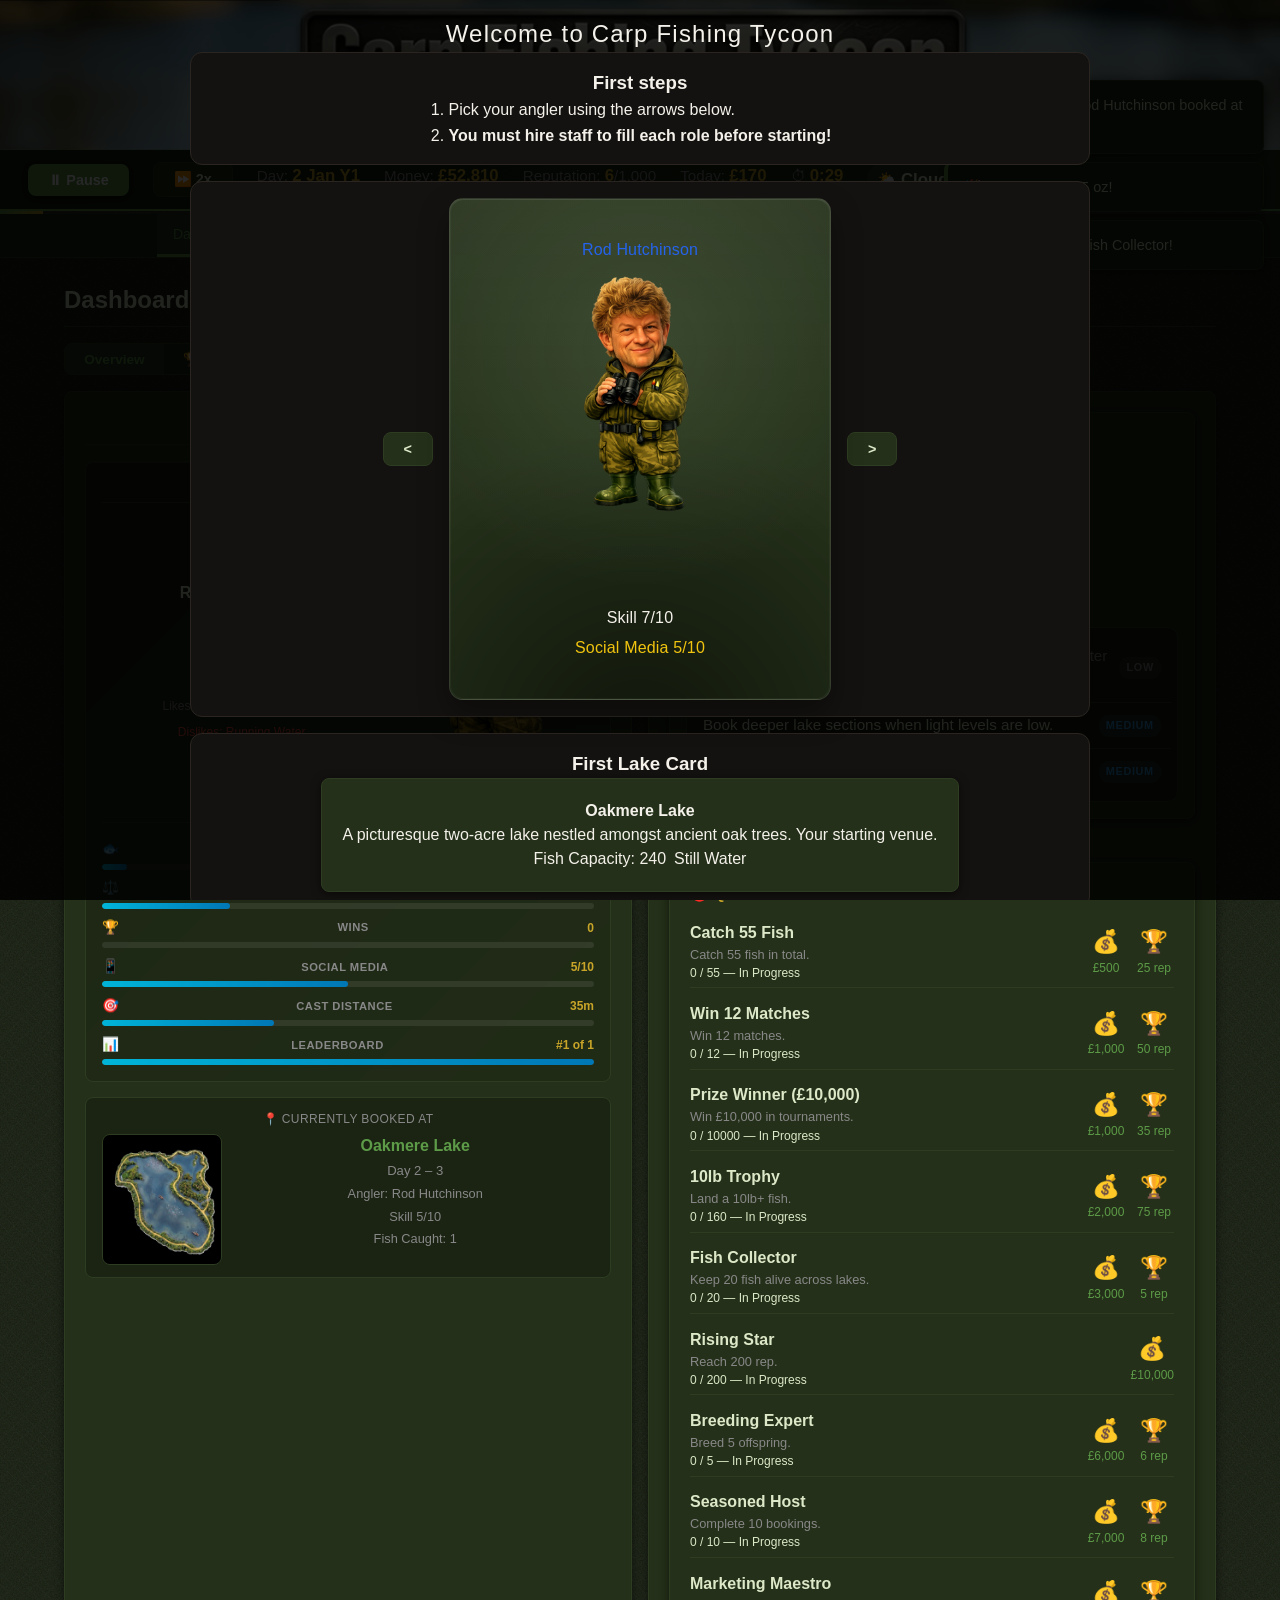
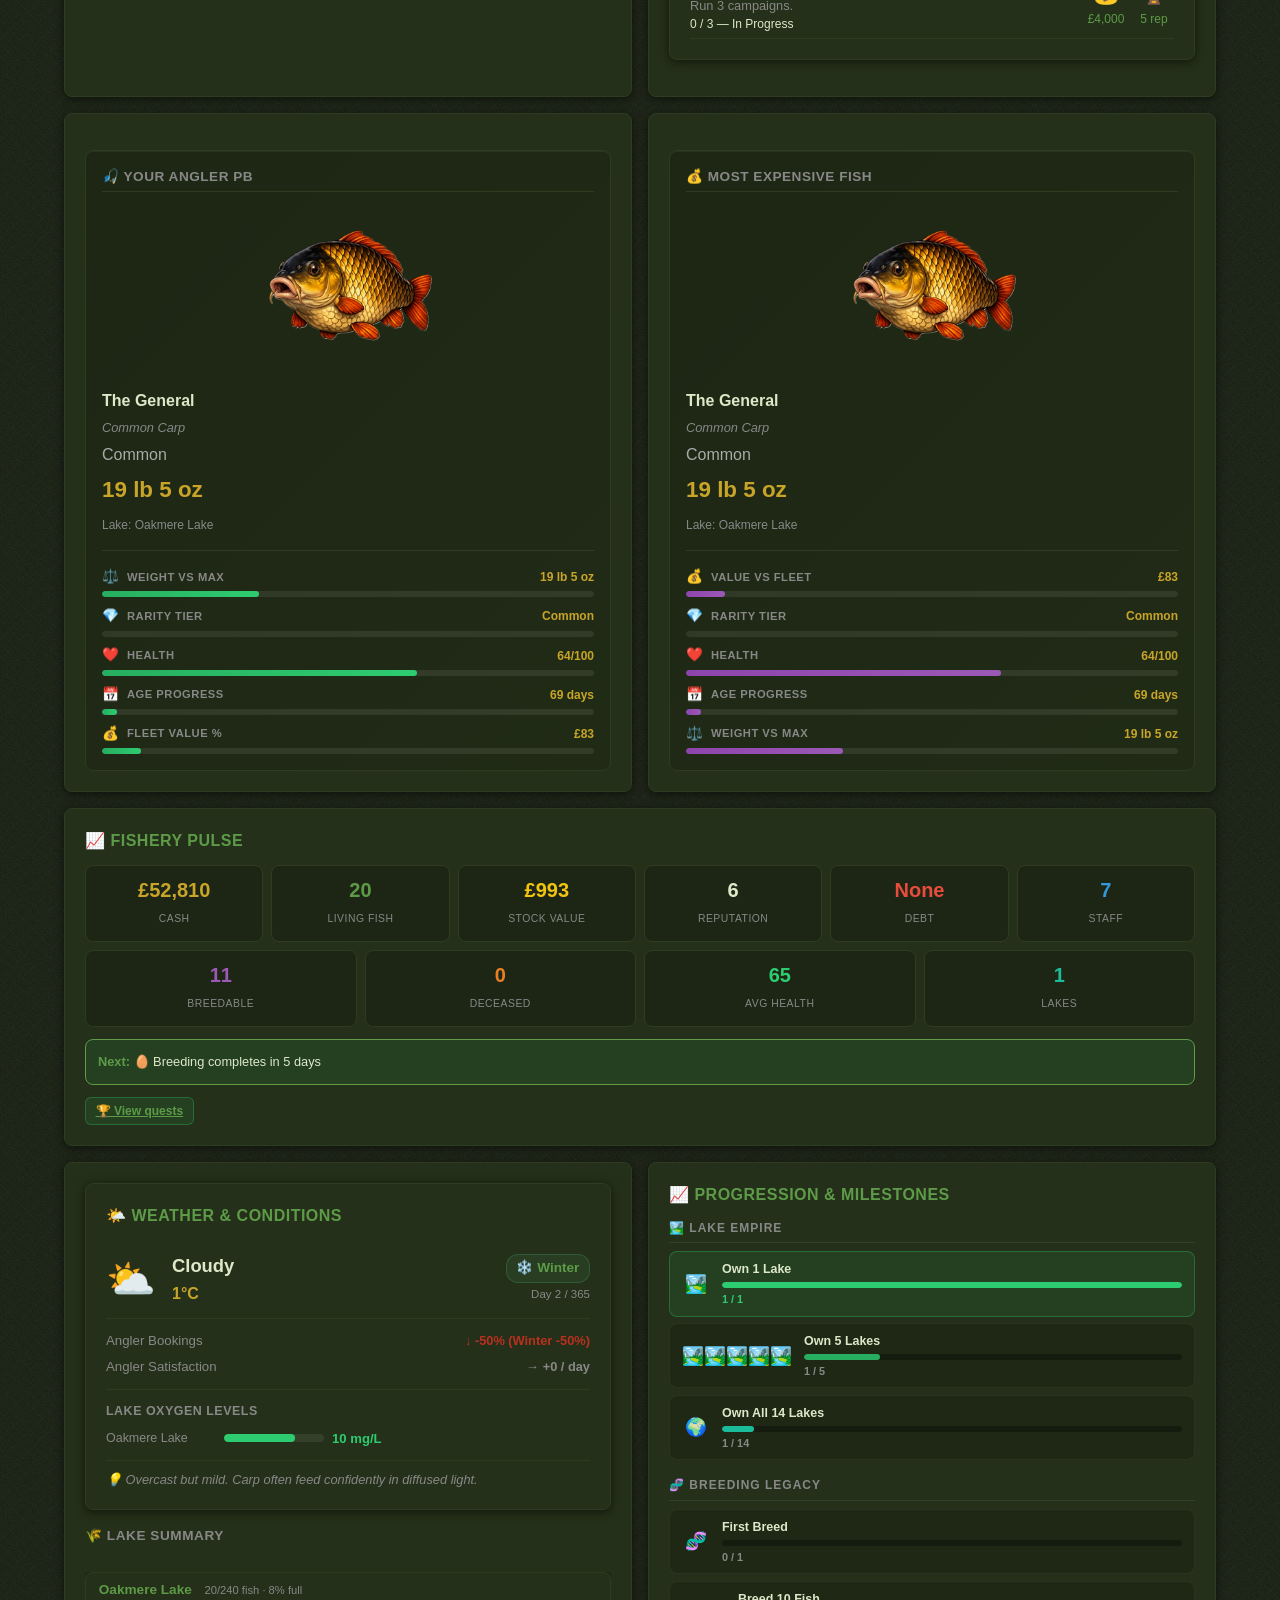
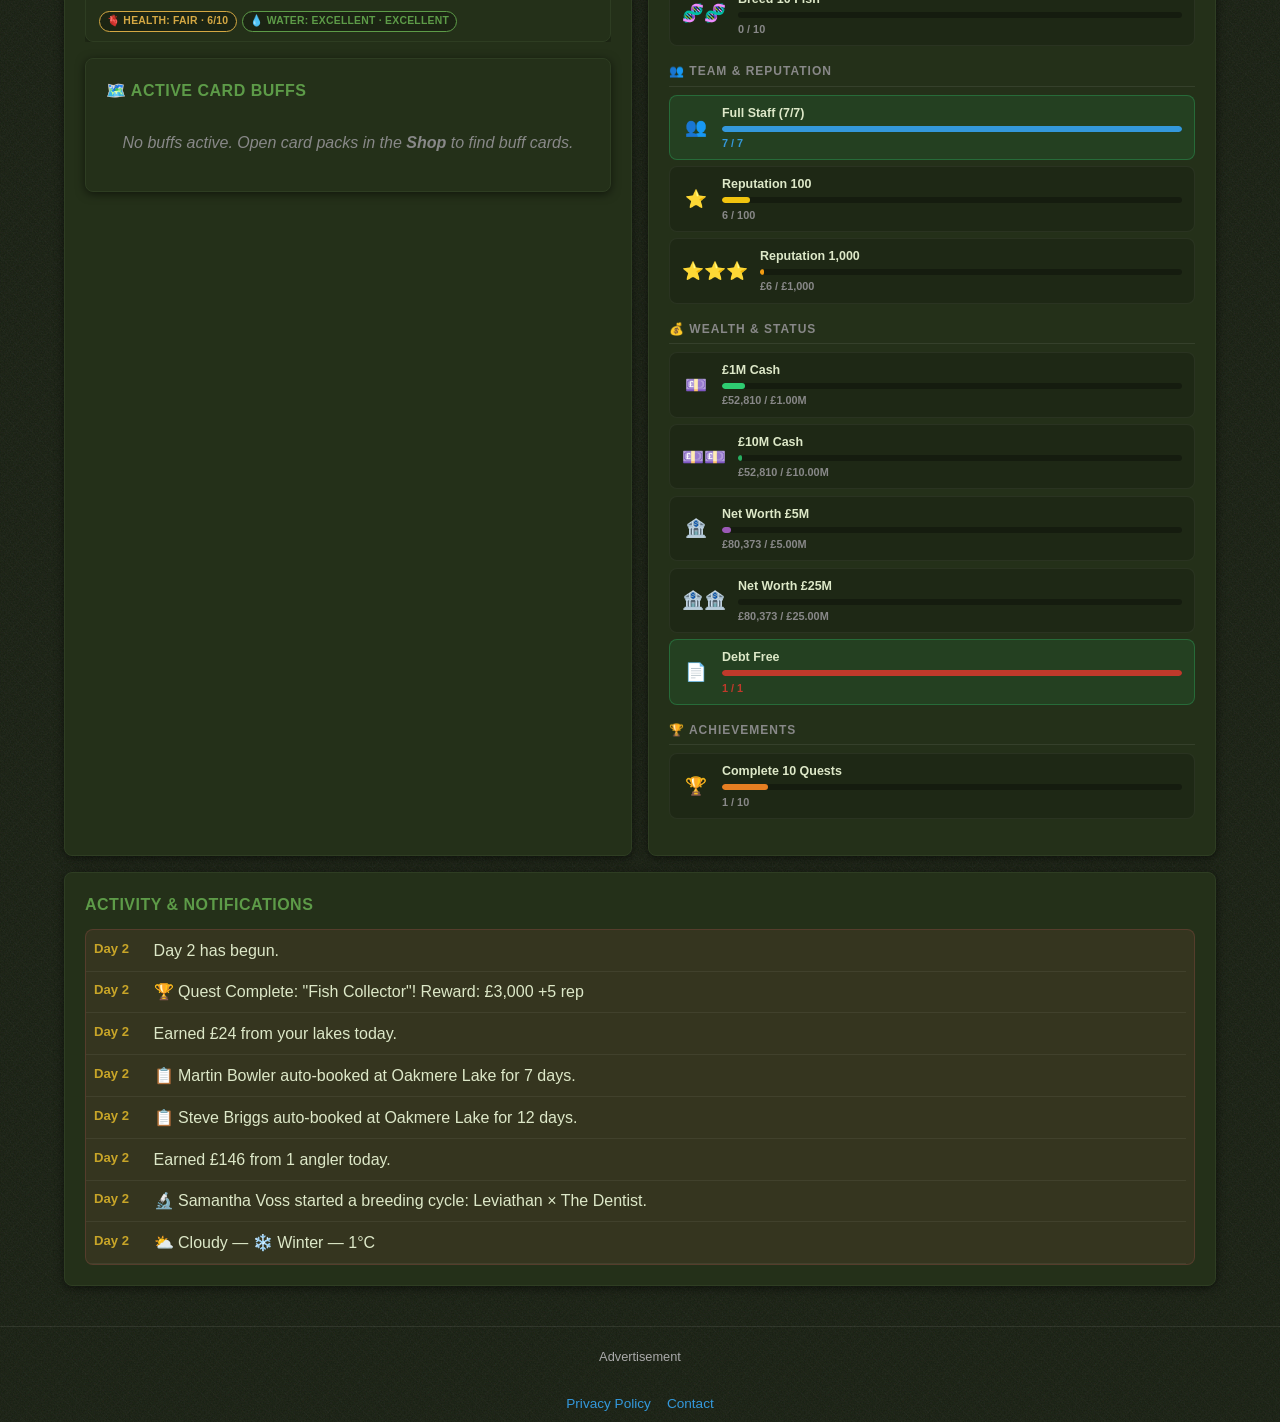
==== index.html @ bb006798 "ui: show lake substrate on buy cards and lake detail panels" ====
<!DOCTYPE html>
<html lang="en-GB">
<head>
    <meta charset="UTF-8">
    <meta name="viewport" content="width=device-width, initial-scale=1.0">
    <title>Carp Fishing Tycoon</title>
    <link rel="stylesheet" href="css/style.css?v=93">
    <link rel="stylesheet" href="css/anglers.css?v=17">
</head>
<body>
    <!-- Banner -->
    <div id="game-banner">
        <div id="banner-bg"></div>
    </div>

    <!-- Top Bar -->
    <header id="top-bar">
        <button id="pause-btn" class="btn btn-primary" onclick="UI.toggleTimer()">&#x23F8; Pause</button>
        <button id="speed-btn" class="btn btn-secondary" onclick="UI.toggleSpeed()">&#x23E9; 2x</button>
        <div id="top-stats">
            <span id="day-counter" class="stat-item">Day: <strong>1 Jan Y1</strong></span>
            <span id="money-display" class="stat-item">Money: <strong>&pound;50,000</strong></span>
            <span id="reputation-display" class="stat-item">Reputation: <strong>0</strong>/1,000</span>
            <span id="income-display" class="stat-item">Today: <strong>&pound;0</strong></span>
            <span id="timer-display" class="stat-item">&#x23F1; <strong>1:00</strong></span>
            <span id="weather-display" class="stat-item weather-stat">&mdash;</span>
        </div>
        <button id="reset-btn" class="btn btn-reset" onclick="UI.confirmReset()">&#x21BA; New Game</button>
    </header>
    <div id="transit-banner" class="transit-banner hidden">&#128170; Fish in transit: <strong id="transit-count">0</strong></div>
    <div id="day-progress-track"><div id="day-progress-fill"></div></div>

    <!-- Tab Navigation -->
    <nav id="tab-nav">
        <button class="tab-btn active" data-tab="dashboard">Dashboard</button>
        <button class="tab-btn" data-tab="lakes">Lakes</button>
        <button class="tab-btn" data-tab="buylakes">Buy Lakes</button>
        <button class="tab-btn" data-tab="anglers">Anglers</button>
        <button class="tab-btn" data-tab="rigs">🎣 My Rigs</button>
        <button class="tab-btn" data-tab="breeding">Breeding Pond</button>
        <button class="tab-btn" data-tab="finance">Finance</button>
        <button class="tab-btn" data-tab="shop">Shop</button>
        <button class="tab-btn" data-tab="staff">Staff</button>
        <button class="tab-btn" data-tab="cards">&#x1F0CF; Cards</button>
        <button class="tab-btn" data-tab="news">&#x1F4F0; News</button>
    </nav>

    <!-- Content Panels -->
    <main id="content">
        <!-- Dashboard Panel -->
        <section id="panel-dashboard" class="panel active">
            <h2>Dashboard</h2>
            <div class="dashboard-grid">
                <div class="dashboard-card">
                    <h3>Notifications</h3>
                    <div id="notification-board">
                        <p class="empty-state">No notifications yet. Press "Next Day" to begin!</p>
                    </div>
                </div>
                <div class="dashboard-card">
                    <h3>Overview</h3>
                    <div id="dashboard-overview">
                        <p>Lakes owned: <span id="overview-lakes">0</span></p>
                        <p>Total fish: <span id="overview-fish">0</span></p>
                        <p>Active anglers: <span id="overview-anglers">0</span></p>
                    </div>
                </div>
                <div class="dashboard-card">
                    <h3>Quests</h3>
                    <div id="dashboard-quests">
                        <p class="empty-state">Quests coming soon...</p>
                    </div>
                </div>
                <div class="dashboard-card">
                    <h3>Charts</h3>
                    <div id="dashboard-charts">
                        <p class="empty-state">Charts coming soon...</p>
                    </div>
                </div>
            </div>
        </section>

        <!-- Lakes Panel -->
        <section id="panel-lakes" class="panel">
            <h2>Lake Management</h2>

            <!-- Owned lakes: sidebar list + right detail panel -->
            <div id="lake-owned-section" class="hidden">
                <h3 class="lakes-section-heading">&#x1F3E1; My Lakes</h3>
                <div class="lake-owned-layout">
                    <div id="lake-owned-list"></div>
                    <div id="active-lake-detail" class="lake-right-panel"></div>
                    <div id="lake-management-panel" class="lake-management-panel"></div>
                </div>
            </div>
        </section>

        <!-- Buy Lakes Panel -->
        <section id="panel-buylakes" class="panel">
            <h2>Buy Lakes</h2>
            <div id="lake-market-grid"></div>
        </section>

        <!-- Anglers Panel -->
        <section id="panel-anglers" class="panel">
            <h2>Anglers</h2>
            <div id="anglers-content"></div>
        </section>

        <!-- Rigs Panel -->
        <section id="panel-rigs" class="panel">
            <h2>🎣 My Rigs</h2>
            <div id="rigs-content"></div>
        </section>

        <!-- Breeding Pond Panel -->
        <section id="panel-breeding" class="panel">
            <h2>&#x1F95A; Breeding Pond</h2>
            <p class="empty-state">Loading breeding pond...</p>
        </section>

        <!-- Shop Panel -->
        <section id="panel-shop" class="panel">
            <h2>Shop</h2>
            <p class="empty-state">Loading shop...</p>
        </section>

        <!-- Cards Panel -->
        <section id="panel-cards" class="panel">
            <h2>&#x1F0CF; Card Inventory</h2>
            <p class="empty-state">Loading cards...</p>
        </section>

        <!-- News Panel -->
        <section id="panel-news" class="panel">
            <h2>&#x1F4F0; News</h2>
            <p class="empty-state">Loading news...</p>
        </section>

        <!-- Staff Panel -->
        <section id="panel-staff" class="panel">
            <h2>Staff</h2>
            <p class="empty-state">Loading staff...</p>
        </section>

        <!-- Finance Panel -->
        <section id="panel-finance" class="panel">
            <h2>Finance</h2>
            <p class="empty-state">Loading finance...</p>
        </section>


    </main>

    <!-- Page-bottom Ad / Legal Links -->
    <div id="ad-slot" style="min-height:60px;display:flex;align-items:center;justify-content:center;color:#aaa;font-size:0.8rem;border-top:1px solid rgba(255,255,255,0.08);padding:0.5rem;margin-top:1rem;">
        Advertisement
    </div>
    <div style="display:flex;justify-content:center;gap:1rem;padding:0.5rem;font-size:0.85rem;">
        <a href="privacy-policy.html" style="color:#3498db;text-decoration:none;">Privacy Policy</a>
        <a href="contact.html" style="color:#3498db;text-decoration:none;">Contact</a>
    </div>

    <!-- Modal Overlay -->
    <div id="modal-overlay" class="hidden">
        <div id="modal-content">
            <button id="modal-close" class="btn btn-close">&times;</button>
            <div id="modal-body"></div>
        </div>
    </div>

    <!-- Toast Notifications -->
    <div id="toast-container"></div>

    <!-- Google AdSense (uncomment and add your client ID when ready) -->
    <!--
    <script async src="https://pagead2.googlesyndication.com/pagead/js/adsbygoogle.js?client=ca-pub-XXXXXXXXXXXXXXXX" crossorigin="anonymous"></script>
    <script>
        var adSlot = document.getElementById('ad-slot');
        if (adSlot && typeof adsbygoogle !== 'undefined') {
            adSlot.innerHTML = '<ins class="adsbygoogle" style="display:block" data-ad-client="ca-pub-XXXXXXXXXXXXXXXX" data-ad-slot="XXXXXXXXXXXXXXXX" data-ad-format="auto" data-full-width-responsive="true"></ins>';
            (adsbygoogle = window.adsbygoogle || []).push({});
        }
    </script>
    -->

    <style>
        #reset-btn { min-width: 120px; }
    </style>

    <!-- Welcome Screen -->
    <div id="welcome-screen" style="display:none;position:fixed;inset:0;background:rgba(0,0,0,0.85);z-index:9999;color:#f4f1ea;font-family:Helvetica,Arial,sans-serif;overflow-y:auto;padding:1rem;">
        <div style="max-width:900px;margin:0 auto;">
            <h2 style="text-align:center;font-weight:300;letter-spacing:0.05em;">Welcome to Carp Fishing Tycoon</h2>

            <div style="background:#141210;border:1px solid #2a2520;border-radius:12px;padding:1rem;margin-bottom:1rem;text-align:center;">
                <h3 style="margin-top:0;">First steps</h3>
                <ol style="line-height:1.6;display:inline-block;text-align:left;">
                    <li>Pick your angler using the arrows below.</li>
                    <li><strong>You must hire staff to fill each role before starting!</strong></li>
                </ol>
            </div>

            <div style="background:#141210;border:1px solid #2a2520;border-radius:12px;padding:1rem;margin-bottom:1rem;">
                <div style="display:flex;align-items:center;justify-content:center;gap:1rem;">
                    <button id="angler-prev" class="btn btn-secondary">&lt;</button>
                    <div id="welcome-angler-carousel" style="min-width:220px;"></div>
                    <button id="angler-next" class="btn btn-secondary">&gt;</button>
                </div>
            </div>

            <div style="background:#141210;border:1px solid #2a2520;border-radius:12px;padding:1rem;margin-bottom:1rem;text-align:center;">
                <h3 style="margin-top:0;">First Lake Card</h3>
                <div id="welcome-lake-card"></div>
            </div>

            <div id="welcome-checklist" style="background:#141210;border:1px solid #2a2520;border-radius:12px;padding:1rem;margin-bottom:1rem;text-align:center;"></div>

            <div style="text-align:center;margin:1rem 0;">
                <button id="welcome-start-btn" class="btn btn-primary" onclick="Welcome.startGame()">Start Game</button>
            </div>
        </div>
    </div>

    <!-- Scripts -->
    <script src="js/game.js?v=27"></script>
    <script src="js/ui.js?v=12"></script>
    <script src="js/fish.js?v=15"></script>
    <script src="js/news.js?v=17"></script>
    <script src="js/cards.js?v=28"></script>
    <script src="js/shop.js?v=44"></script>
    <script src="js/anglers.js?v=79"></script>
    <script src="js/rigs.js?v=36"></script>
    <script src="js/rig-components.js?v=3"></script>
    <script src="js/disasters.js?v=2"></script>
    <script src="js/weather.js?v=13"></script>
    <script src="js/breeding.js?v=23"></script>
    <script src="js/finance.js?v=14"></script>
    <script src="js/dashboard.js?v=97"></script>
    <script src="js/lakes.js?v=28"></script>
    <script src="js/welcome-entry.js?v=17"></script>
    <script src="js/staff.js?v=14"></script>
    <script>
        window.addEventListener('DOMContentLoaded', function () {
            if (typeof Game === 'undefined' || typeof Game.init !== 'function') return;

            try {
                var saved = localStorage.getItem('carpFishingTycoon_saveData');
                console.log('[load] raw saved length=', saved ? saved.length : 0);
                var hasSave = !!saved;

                if (typeof Game.init === 'function') {
                    try {
                        var initResult = Game.init();
                        console.log('[load] Game.init result keys=', initResult ? Object.keys(initResult).sort().join(',') : 'null/undefined');
                    } catch (e) {
                        console.warn('[load] Game.init failed', e);
                    }
                }
                if (typeof Anglers !== 'undefined' && typeof Anglers.initState === 'function') {
                    try { Anglers.initState(); } catch (e) { console.warn('[load] Anglers.initState failed', e); }
                }
                if (typeof UI !== 'undefined' && typeof UI.init === 'function') {
                    try { UI.init(); } catch (e) { console.warn('[load] UI.init failed', e); }
                }

                if (hasSave) {
                    if (typeof Dashboard !== 'undefined' && typeof Dashboard.renderDashboard === 'function') {
                        try { Dashboard.renderDashboard(); } catch (e) { console.warn('[load] Dashboard.renderDashboard failed', e); }
                    }
                    return;
                }

                if (typeof Welcome !== 'undefined' && typeof Welcome.show === 'function') {
                    Welcome.show();
                }
            } catch (e) {
                console.warn('[load] top-level load failed', e);
                try { if (typeof Welcome !== 'undefined' && typeof Welcome.show === 'function') Welcome.show(); } catch (e2) {}
            }
        });
    </script>
</body>
</html>
<!-- pages rebuild trigger -->
---- css/style.css ----
/* === Carp Fishing Tycoon - Stylesheet === */

:root {
    --colour-bg: #161d10;
    --colour-panel: #1e2a16;
    --colour-card: #243019;
    --colour-accent: #5d9b48;
    --colour-accent-hover: #6fb558;
    --colour-gold: #c8a528;
    --colour-danger: #b83020;
    --colour-text: #dde8c8;
    --colour-text-muted: #888888;
    --colour-border: #2e3d22;
    --colour-locked: #1e2a16;
    --colour-available: #243019;
    --colour-owned: #161d10;
    --radius: 8px;
    --shadow: 0 2px 10px rgba(0, 0, 0, 0.55);
}

* {
    margin: 0;
    padding: 0;
    box-sizing: border-box;
}

body {
    font-family: 'Segoe UI', Tahoma, Geneva, Verdana, sans-serif;
    background-color: var(--colour-bg);
    background-image:
        url("data:image/svg+xml,%3Csvg xmlns='http://www.w3.org/2000/svg' width='200' height='200'%3E%3Cfilter id='n'%3E%3CfeTurbulence type='fractalNoise' baseFrequency='0.68' numOctaves='4' stitchTiles='stitch'/%3E%3C/filter%3E%3Crect width='200' height='200' filter='url(%23n)' opacity='0.09'/%3E%3C/svg%3E"),
        repeating-linear-gradient(
            45deg,
            transparent,
            transparent 8px,
            rgba(255, 255, 255, 0.013) 8px,
            rgba(255, 255, 255, 0.013) 9px
        ),
        repeating-linear-gradient(
            135deg,
            transparent,
            transparent 14px,
            rgba(255, 255, 255, 0.007) 14px,
            rgba(255, 255, 255, 0.007) 15px
        );
    background-size: 200px 200px, 12px 12px, 20px 20px;
    background-repeat: repeat;
    color: var(--colour-text);
    min-height: 100vh;
    line-height: 1.5;
}

/* === Top Bar === */
#game-banner {
    display: flex;
    flex-direction: column;
    align-items: center;
    justify-content: flex-start;
    gap: 0.2rem;
    padding: 0;
    background-image: url('../img/banner.png');
    background-size: cover;
    background-position: top center;
    background-repeat: no-repeat;
    background-color: #0d0d0d;
    border-bottom: 1px solid rgba(93,155,72,0.25);
    text-align: center;
    position: relative;
    overflow: hidden;
    height: 150px;
}

/* === Legal Pages === */
.legal-container {
    max-width: 860px;
    margin: 0 auto;
    padding: 2rem 1rem;
    font-family: Helvetica, Arial, sans-serif;
    line-height: 1.6;
    background: #ffffff;
    color: #1a1a1a;
    border-radius: 14px;
    border: 1px solid rgba(0,0,0,0.08);
    box-shadow: 0 18px 42px rgba(0,0,0,0.45), inset 0 1px 0 rgba(255,255,255,0.6);
}
.legal-container h1 {
    font-size: 1.8rem;
    font-weight: 900;
    margin-bottom: 1rem;
    color: #0f1f18;
}
.legal-container h2 {
    font-size: 1.25rem;
    font-weight: 800;
    margin-top: 1.5rem;
    margin-bottom: 0.5rem;
    color: #1a2e22;
}
.legal-container p {
    margin: 0.5rem 0;
}
.legal-container a {
    color: #0d5c36;
    text-decoration: underline;
}
.legal-container .back-link {
    display: inline-block;
    margin-top: 1.5rem;
    color: #0d5c36;
    text-decoration: none;
    font-weight: 700;
}
.legal-container .back-link:hover {
    text-decoration: underline;
}

/* subtle decorative overlay */
#game-banner::before {
    content: '';
    position: absolute;
    inset: 0;
    background: linear-gradient(135deg, rgba(13,13,13,0.95) 0%, rgba(26,26,26,0.7) 50%, rgba(34,34,34,0.5) 70%, rgba(17,17,17,0.95) 100%);
    background: radial-gradient(ellipse at 50% 0%, rgba(74,156,109,0.08) 0%, transparent 70%);
    pointer-events: none;
    z-index: 0;
}

#top-bar {
    display: flex;
    align-items: center;
    justify-content: center;
    gap: 1.5rem;
    padding: 0.75rem 1.5rem;
    background: linear-gradient(135deg, #162210, #1f3016);
    border-bottom: 2px solid var(--colour-accent);
    position: sticky;
    top: 0;
    z-index: 100;
}

#top-stats {
    display: flex;
    gap: 1.5rem;
    flex-wrap: wrap;
}

.transit-banner {
    background: linear-gradient(90deg,#2a2210,#3e3010,#2a2210);
    border-bottom: 1px solid #b89a3a;
    color: #f3e7b8;
    padding: 0.35rem 1rem;
    text-align: center;
    font-weight: 600;
    letter-spacing: 0.02em;
}

.transit-banner.hidden { display: none; }

.stat-item {
    font-size: 0.95rem;
    color: var(--colour-text-muted);
}

.stat-item strong {
    color: var(--colour-gold);
    font-size: 1.05rem;
}

/* === Buttons === */
.btn {
    padding: 0.5rem 1.25rem;
    border: none;
    border-radius: var(--radius);
    cursor: pointer;
    font-size: 0.9rem;
    font-weight: 600;
    transition: all 0.2s ease;
}

.btn-primary {
    background: var(--colour-accent);
    color: #fff;
    box-shadow: var(--shadow);
}

.btn-primary:hover {
    background: var(--colour-accent-hover);
    transform: translateY(-1px);
}

.btn-secondary {
    background: var(--colour-card);
    color: var(--colour-text);
    border: 1px solid var(--colour-border);
}

.btn-secondary:hover {
    background: var(--colour-border);
}

.btn-danger {
    background: var(--colour-danger);
    color: #fff;
}

.btn-danger:hover {
    background: #e74c3c;
}

.btn-close {
    background: transparent;
    color: var(--colour-text-muted);
    font-size: 1.5rem;
    padding: 0.25rem 0.5rem;
    line-height: 1;
}

.btn-close:hover {
    color: var(--colour-text);
}

.btn:disabled {
    opacity: 0.5;
    cursor: not-allowed;
    transform: none;
}

/* === Tab Navigation === */
#tab-nav {
    display: flex;
    justify-content: center;
    gap: 0;
    background: var(--colour-panel);
    border-bottom: 1px solid var(--colour-border);
    overflow-x: auto;
    scrollbar-width: thin;
    -webkit-overflow-scrolling: touch;
}

.tab-btn {
    padding: 0.75rem 1rem;
    background: transparent;
    border: none;
    color: var(--colour-text-muted);
    font-size: 0.88rem;
    font-weight: 500;
    cursor: pointer;
    border-bottom: 3px solid transparent;
    transition: all 0.2s ease;
    white-space: nowrap;
    flex-shrink: 0;
}

.tab-btn:hover {
    color: var(--colour-text);
    background: rgba(255, 255, 255, 0.05);
}

.tab-btn.active {
    color: var(--colour-accent);
    border-bottom-color: var(--colour-accent);
    background: rgba(74, 156, 109, 0.1);
}

/* Welcome checklist */
.welcome-checklist {
    text-align: left;
    display: inline-block;
    min-width: 220px;
}
.welcome-checklist-title {
    font-weight: 700;
    color: var(--colour-accent);
    margin-bottom: 0.5rem;
}
.welcome-checklist-item {
    display: flex;
    align-items: center;
    gap: 0.6rem;
    padding: 0.35rem 0;
    color: var(--colour-text-muted);
    font-size: 0.92rem;
}
.welcome-checklist-done {
    color: var(--colour-text);
}
.welcome-checklist-check {
    font-weight: 700;
    width: 1.1rem;
    text-align: center;
    color: var(--colour-accent);
}

/* === Content Panels === */
#content {
    padding: 1.5rem;
    max-width: 1200px;
    margin: 0 auto;
}

.panel {
    display: none;
}

.panel.active {
    display: block;
}

.panel h2 {
    margin-bottom: 1rem;
    font-size: 1.5rem;
    color: var(--colour-text);
    border-bottom: 1px solid var(--colour-border);
    padding-bottom: 0.5rem;
}

#panel-staff {
    padding: 2rem;
}

/* === Dashboard Grid === */
.dashboard-grid {
    display: grid;
    grid-template-columns: repeat(auto-fit, minmax(280px, 1fr));
    gap: 1rem;
}

.dashboard-card {
    background: var(--colour-card);
    border-radius: var(--radius);
    padding: 1.25rem;
    box-shadow: var(--shadow);
    border: 1px solid var(--colour-border);
}

.dashboard-card h3 {
    font-size: 1rem;
    color: var(--colour-accent);
    margin-top: 0;
    margin-bottom: 0.75rem;
    text-transform: uppercase;
    letter-spacing: 0.5px;
}

/* === Lake Grid === */
.lake-grid {
    display: grid;
    grid-template-columns: repeat(auto-fill, minmax(300px, 1fr));
    gap: 1rem;
}

.lake-card {
    background: var(--colour-card);
    border-radius: var(--radius);
    padding: 1.25rem;
    box-shadow: var(--shadow);
    border: 2px solid var(--colour-border);
    transition: all 0.2s ease;
    position: relative;
}

.lake-card:hover {
    transform: translateY(-2px);
    box-shadow: 0 4px 12px rgba(0, 0, 0, 0.4);
}

/* === Lake Summary List === */
.lake-summary-list {
    display: flex;
    flex-direction: column;
    gap: 0.65rem;
    max-height: 420px;
    overflow-y: auto;
}
.lake-summary-row {
    background: var(--colour-card);
    border-radius: var(--radius);
    padding: 0.55rem 0.8rem;
    border: 1px solid var(--colour-border);
    box-shadow: var(--shadow);
    display: flex;
    align-items: center;
    gap: 0.8rem;
    flex-wrap: wrap;
}
.lake-summary-name {
    font-weight: 700;
    font-size: 0.85rem;
    color: var(--colour-accent);
    line-height: 1.2;
}
.lake-summary-meta {
    font-size: 0.7rem;
    color: var(--colour-text-muted);
    margin-top: 0.1rem;
    line-height: 1.2;
}
.lake-summary-pills {
    display: flex;
    flex-wrap: wrap;
    gap: 0.35rem;
    justify-content: flex-end;
    align-items: center;
}
.lake-pill {
    font-size: 0.65rem;
    font-weight: 700;
    text-transform: uppercase;
    letter-spacing: 0.25px;
    border: 1px solid;
    border-radius: 999px;
    padding: 0.22rem 0.45rem;
    background: rgba(0,0,0,0.25);
    white-space: nowrap;
    line-height: 1.2;
}

.lake-card.owned {
    border-color: var(--colour-accent);
    background: var(--colour-owned);
    cursor: pointer;
}

.lake-card.lake-selected {
    border-color: var(--colour-gold);
    box-shadow: 0 0 0 3px rgba(212, 168, 67, 0.35), var(--shadow);
}

.lake-card.available {
    border-color: var(--colour-available);
}

.lake-card.locked {
    border-color: var(--colour-locked);
    opacity: 0.7;
}

.lake-card h4 {
    font-size: 1.1rem;
    margin-bottom: 0.5rem;
}

.lake-card .lake-cost {
    color: var(--colour-gold);
    font-weight: 700;
    font-size: 1.05rem;
}

.lake-card .lake-reputation {
    color: var(--colour-text-muted);
    font-size: 0.85rem;
    margin-top: 0.25rem;
}

.lake-card .lake-description {
    color: var(--colour-text-muted);
    font-size: 0.85rem;
    margin-top: 0.5rem;
    font-style: italic;
}

.lake-card .lake-info {
    margin-top: 0.75rem;
    font-size: 0.85rem;
    display: flex;
    flex-wrap: wrap;
    gap: 0.5rem;
}

.lake-info-tag {
    background: rgba(255, 255, 255, 0.08);
    padding: 0.2rem 0.5rem;
    border-radius: 4px;
    font-size: 0.8rem;
}

.lake-card .lake-status {
    position: absolute;
    top: 0.75rem;
    right: 0.75rem;
    font-size: 0.75rem;
    text-transform: uppercase;
    font-weight: 700;
    padding: 0.2rem 0.5rem;
    border-radius: 4px;
}

.lake-status.status-owned {
    background: var(--colour-accent);
    color: #fff;
}

.lake-status.status-active-indicator {
    background: var(--colour-gold);
    color: #1a2332;
    right: 5.5rem;
}

.lake-click-hint {
    margin-top: 0.75rem;
    font-size: 0.78rem;
    color: var(--colour-accent);
    opacity: 0.75;
}

.lake-status.status-available {
    background: var(--colour-gold);
    color: #1a2332;
}

.lake-status.status-locked {
    background: var(--colour-danger);
    color: #fff;
}

/* === Lake Detail === */
.lake-detail {
    margin-top: 1.5rem;
    background: var(--colour-card);
    border-radius: var(--radius);
    padding: 1.5rem;
    border: 1px solid var(--colour-border);
}

.lake-detail h3 {
    color: var(--colour-accent);
    margin-bottom: 1rem;
}

.lake-detail-stats {
    display: grid;
    grid-template-columns: repeat(auto-fit, minmax(150px, 1fr));
    gap: 1rem;
    margin-top: 1rem;
}

.lake-detail-stat {
    text-align: center;
    padding: 0.75rem;
    background: rgba(0, 0, 0, 0.2);
    border-radius: var(--radius);
}

.lake-detail-stat .label {
    font-size: 0.8rem;
    color: var(--colour-text-muted);
    text-transform: uppercase;
}

.lake-detail-stat .value {
    font-size: 1.2rem;
    font-weight: 700;
    color: var(--colour-gold);
}

/* === Modal === */
#modal-overlay {
    position: fixed;
    inset: 0;
    background: rgba(0, 0, 0, 0.7);
    display: flex;
    align-items: center;
    justify-content: center;
    z-index: 1000;
}

#modal-content {
    background: var(--colour-panel);
    border-radius: var(--radius);
    padding: 2rem;
    max-width: 500px;
    width: 90%;
    max-height: 80vh;
    overflow-y: auto;
    position: relative;
    box-shadow: 0 8px 32px rgba(0, 0, 0, 0.5);
    border: 1px solid var(--colour-border);
}

#modal-close {
    position: absolute;
    top: 0.5rem;
    right: 0.75rem;
}

/* ── Angler Selector Carousel ─────────────────────────────────────────────── */
.angler-selector-carousel {
    display: flex;
    gap: 1.25rem;
    overflow-x: auto;
    padding: 0.75rem 0.25rem 1.25rem;
    scroll-snap-type: x mandatory;
}
.angler-selector-card {
    flex: 0 0 280px;
    scroll-snap-align: start;
    background: var(--colour-card);
    border: 1px solid var(--colour-border);
    border-radius: var(--radius);
    padding: 1.25rem;
    display: flex;
    flex-direction: column;
    align-items: center;
    gap: 0.75rem;
}
.angler-selector-card img {
    width: 100%;
    aspect-ratio: 1 / 1;
    object-fit: cover;
    border-radius: 0.5rem;
}
.angler-selector-name {
    font-weight: 800;
    font-size: 1rem;
    text-align: center;
}
.angler-selector-meta {
    font-size: 0.8rem;
    color: var(--colour-text-muted);
    text-align: center;
}
.angler-selector-btn {
    width: 100%;
}

/* === Toast Notifications === */
#toast-container {
    position: fixed;
    top: 5rem;
    right: 1rem;
    z-index: 2000;
    display: flex;
    flex-direction: column;
    gap: 0.5rem;
    max-width: 320px;
}

.toast {
    background: var(--colour-panel);
    border: 1px solid var(--colour-border);
    border-radius: var(--radius);
    padding: 0.75rem 1rem;
    box-shadow: var(--shadow);
    animation: slideIn 0.3s ease;
    position: relative;
    border-left: 4px solid var(--colour-accent);
}

.toast.toast-success {
    border-left-color: var(--colour-accent);
}

.toast.toast-warning {
    border-left-color: var(--colour-gold);
}

.toast.toast-error {
    border-left-color: var(--colour-danger);
}

.toast-message {
    font-size: 0.9rem;
}

@keyframes slideIn {
    from {
        transform: translateX(100%);
        opacity: 0;
    }
    to {
        transform: translateX(0);
        opacity: 1;
    }
}

@keyframes fadeOut {
    from {
        opacity: 1;
    }
    to {
        opacity: 0;
        transform: translateX(50%);
    }
}

/* === Empty State === */
.empty-state {
    color: var(--colour-text-muted);
    font-style: italic;
    text-align: center;
    padding: 1rem;
}

/* === Hidden Utility === */
.hidden {
    display: none !important;
}

/* === Scrollbar Styling === */
::-webkit-scrollbar {
    width: 8px;
}

::-webkit-scrollbar-track {
    background: var(--colour-bg);
}

::-webkit-scrollbar-thumb {
    background: var(--colour-border);
    border-radius: 4px;
}

::-webkit-scrollbar-thumb:hover {
    background: var(--colour-text-muted);
}

/* === Responsive === */
@media (max-width: 768px) {
    #top-bar {
        flex-direction: column;
        align-items: flex-start;
        gap: 0.75rem;
    }

    #top-stats {
        gap: 1rem;
    }

    #content {
        padding: 1rem;
    }

    .lake-grid {
        grid-template-columns: 1fr;
    }

    .dashboard-grid {
        grid-template-columns: 1fr;
    }

    .fish-grid {
        grid-template-columns: 1fr;
    }

    .shop-grid {
        grid-template-columns: 1fr;
    }

    .breeding-slots {
        grid-template-columns: 1fr;
    }
}

/* === Fish Cards === */
.fish-grid {
    display: grid;
    grid-template-columns: repeat(auto-fill, minmax(300px, 1fr));
    gap: 1rem;
    margin-top: 0.75rem;
}

.fish-card {
    background: var(--colour-card);
    border-radius: var(--radius);
    padding: 1rem;
    box-shadow: var(--shadow);
    border: 2px solid var(--colour-border);
    transition: all 0.2s ease;
}

.fish-card:hover {
    transform: translateY(-2px);
    box-shadow: 0 4px 12px rgba(0, 0, 0, 0.4);
}

.fish-card.rarity-common { border-color: #ffffff30; }
.fish-card.rarity-uncommon { border-color: #2ecc71; }
.fish-card.rarity-rare { border-color: #2a8a7a; }
.fish-card.rarity-epic { border-color: #9b59b6; }
.fish-card.rarity-legendary { border-color: #f1c40f; box-shadow: 0 0 12px rgba(241, 196, 15, 0.3); }

.fish-card-header {
    display: flex;
    align-items: center;
    justify-content: space-between;
    padding: 0.6rem 0.8rem;
    border-radius: calc(var(--radius) - 2px) calc(var(--radius) - 2px) 0 0;
}

.fish-card-header-left {
    display: flex;
    flex-direction: column;
    gap: 0.15rem;
}

.fish-card-emoji {
    font-size: 1.7rem;
    line-height: 1;
    opacity: 0.85;
    flex-shrink: 0;
}

.fish-silhouette {
    width: 60px;
    height: 40px;
    border-radius: 6px;
    display: flex;
    align-items: center;
    justify-content: center;
    flex-shrink: 0;
}

.fish-svg {
    width: 50px;
    height: 35px;
}

.fish-card-title {
    display: flex;
    flex-direction: column;
    gap: 0.15rem;
}

.fish-name {
    font-size: 1rem;
    font-weight: 700;
    color: var(--colour-text);
}

.fish-species {
    font-size: 0.8rem;
    color: var(--colour-text-muted);
}

.fish-rarity-badge {
    display: inline-block;
    font-size: 0.7rem;
    font-weight: 700;
    padding: 0.1rem 0.4rem;
    border-radius: 4px;
    text-transform: uppercase;
    letter-spacing: 0.5px;
    width: fit-content;
}

.fish-card-body {
    margin-bottom: 0.5rem;
}

.fish-info-row {
    display: flex;
    justify-content: space-between;
    padding: 0.2rem 0;
    font-size: 0.85rem;
    border-bottom: 1px solid rgba(255, 255, 255, 0.05);
}

.fish-label {
    color: var(--colour-text-muted);
}

.fish-value {
    color: var(--colour-text);
    font-weight: 500;
}

.fish-value.status-alive {
    color: var(--colour-accent);
}

.fish-value.status-dead {
    color: var(--colour-danger);
}

/* === Personality Traits === */
.fish-traits {
    display: flex;
    flex-wrap: wrap;
    gap: 0.35rem;
    margin: 0.5rem 0;
}

.trait-badge {
    background: rgba(74, 156, 109, 0.2);
    border: 1px solid var(--colour-accent);
    color: var(--colour-accent);
    padding: 0.15rem 0.5rem;
    border-radius: 12px;
    font-size: 0.72rem;
    font-weight: 600;
    text-transform: uppercase;
    letter-spacing: 0.3px;
}

/* === Stat Bars === */
.fish-stats {
    margin-top: 0.5rem;
}

.stat-bar-row {
    display: flex;
    align-items: center;
    gap: 0.5rem;
    margin-bottom: 0.3rem;
}

.stat-bar-label {
    font-size: 0.72rem;
    color: var(--colour-text-muted);
    width: 90px;
    text-transform: uppercase;
    flex-shrink: 0;
}

.stat-bar-track {
    flex: 1;
    height: 6px;
    background: rgba(255, 255, 255, 0.1);
    border-radius: 3px;
    overflow: hidden;
}

.stat-bar-fill {
    height: 100%;
    background: linear-gradient(90deg, var(--colour-accent), var(--colour-accent-hover));
    border-radius: 3px;
    transition: width 0.3s ease;
}

.stat-bar-value {
    font-size: 0.72rem;
    color: var(--colour-text-muted);
    width: 25px;
    text-align: right;
}

/* === Fish Lineage (Vertical) === */
.fish-lineage {
    margin-top: 0.75rem;
    padding-top: 0.75rem;
    border-top: 1px solid var(--colour-border);
}

.lineage-title {
    font-size: 0.8rem;
    color: var(--colour-text-muted);
    text-transform: uppercase;
    letter-spacing: 0.5px;
    margin-bottom: 0.5rem;
}

.lineage-tree {
    display: flex;
    flex-direction: column;
    align-items: center;
    gap: 0;
}

.lineage-node {
    display: flex;
    flex-direction: column;
    align-items: center;
    gap: 0.1rem;
}

.lineage-name {
    font-size: 0.78rem;
    font-weight: 600;
    padding: 0.2rem 0.6rem;
    border-radius: 4px;
    background: rgba(255, 255, 255, 0.05);
    border: 1px solid var(--colour-border);
}

.lineage-current .lineage-name {
    background: rgba(74, 156, 109, 0.15);
    border-color: var(--colour-accent);
    color: var(--colour-accent);
}

.lineage-species {
    font-size: 0.68rem;
    color: var(--colour-text-muted);
}

.lineage-connector {
    width: 2px;
    height: 16px;
    background: var(--colour-border);
    margin: 0.1rem 0;
}

.lineage-parents {
    display: flex;
    gap: 1rem;
    flex-wrap: wrap;
    justify-content: center;
}

.lineage-parent {
    display: flex;
    flex-direction: column;
    align-items: center;
    gap: 0.1rem;
}

.lineage-grandparents {
    display: flex;
    gap: 0.5rem;
    flex-wrap: wrap;
    justify-content: center;
}

.lineage-grandparent .lineage-name {
    font-size: 0.7rem;
    opacity: 0.7;
}

/* === Fish Card Actions === */
.fish-card-actions {
    margin-top: 0.75rem;
    padding-top: 0.5rem;
    border-top: 1px solid rgba(255, 255, 255, 0.05);
}

.btn-sm {
    padding: 0.35rem 0.75rem;
    font-size: 0.8rem;
}

/* === Breeding Pond === */
.breeding-description {
    color: var(--colour-text-muted);
    margin-bottom: 1rem;
    font-size: 0.9rem;
}

.breeding-status {
    padding: 0.75rem 1rem;
    border-radius: var(--radius);
    margin-bottom: 1rem;
    font-size: 0.9rem;
    display: flex;
    align-items: center;
    gap: 0.5rem;
}

.breeding-status.active {
    background: rgba(74, 156, 109, 0.15);
    border: 1px solid var(--colour-accent);
    color: var(--colour-accent);
}

.breeding-status.ready {
    background: rgba(212, 168, 67, 0.15);
    border: 1px solid var(--colour-gold);
    color: var(--colour-gold);
}

.breeding-status-icon {
    font-size: 1.3rem;
}

.breeding-slots {
    display: grid;
    grid-template-columns: repeat(auto-fit, minmax(300px, 1fr));
    gap: 1rem;
    margin-bottom: 1.5rem;
}

.breeding-slot {
    background: rgba(0, 0, 0, 0.2);
    border-radius: var(--radius);
    padding: 1rem;
    border: 1px dashed var(--colour-border);
    min-height: 200px;
}

.breeding-slot h4 {
    color: var(--colour-text-muted);
    margin-bottom: 0.75rem;
    font-size: 0.9rem;
    text-transform: uppercase;
}

.breeding-slot-empty {
    display: flex;
    align-items: center;
    justify-content: center;
    min-height: 120px;
}

/* Breeding dropdown selector */
.breeding-select-wrap {
    display: flex;
    flex-direction: column;
    gap: 0.5rem;
    margin-top: 0.25rem;
}

.breeding-select {
    width: 100%;
    padding: 0.55rem 0.75rem;
    background: var(--colour-card);
    color: var(--colour-text);
    border: 1px solid var(--colour-border);
    border-radius: var(--radius);
    font-size: 0.9rem;
    cursor: pointer;
    appearance: auto;
}

.breeding-select:focus {
    outline: none;
    border-color: var(--colour-accent);
    box-shadow: 0 0 0 2px rgba(74, 156, 109, 0.25);
}

.breeding-select optgroup {
    color: var(--colour-text-muted);
    font-weight: 700;
    font-size: 0.8rem;
}

.breeding-select option {
    color: var(--colour-text);
    background: var(--colour-panel);
    padding: 0.3rem;
}

.breeding-select-hint {
    font-size: 0.78rem;
    color: var(--colour-text-muted);
    margin: 0;
}

/* Fish stock compact table */
.fish-stock-table {
    border-radius: var(--radius);
    border: 1px solid var(--colour-border);
    overflow: hidden;
    display: flex;
    flex-direction: column;
    background: var(--colour-card);
}

.fish-stock-body {
    max-height: 280px;
    overflow-y: auto;
    scrollbar-width: thin;
    scrollbar-color: var(--colour-border) var(--colour-card);
}
.fish-stock-body::-webkit-scrollbar { width: 5px; }
.fish-stock-body::-webkit-scrollbar-thumb { background: var(--colour-border); border-radius: 3px; }

.fish-stock-header,
.fish-stock-row {
    display: grid;
    grid-template-columns: 2fr 2fr 1.2fr 1.2fr 1.2fr 1.4fr 1fr 0.8fr;
    gap: 0.5rem;
    padding: 0.55rem 1rem;
    align-items: center;
    font-size: 0.83rem;
}

.fish-stock-header {
    background: var(--colour-bg);
    color: var(--colour-text-muted);
    font-size: 0.75rem;
    font-weight: 700;
    text-transform: uppercase;
    letter-spacing: 0.4px;
    border-bottom: 1px solid var(--colour-border);
}

.fish-stock-row {
    background: var(--colour-card);
    border-bottom: 1px solid var(--colour-border);
    transition: background 0.15s ease;
}

.fish-stock-row:last-child {
    border-bottom: none;
}

.fish-stock-row:hover {
    background: #333333;
}

.fish-stock-row-inpond {
    background: #1f2e1f;
}

.fish-stock-name {
    font-weight: 600;
    color: var(--colour-text);
}

.fish-stock-name em {
    font-weight: 400;
    font-style: normal;
    color: var(--colour-accent);
    font-size: 0.75rem;
}

@media (max-width: 768px) {
    .fish-stock-header,
    .fish-stock-row {
        grid-template-columns: 2fr 1.5fr 1fr 1fr;
    }
    /* Hide weight and lake columns on small screens */
    .fish-stock-header span:nth-child(5),
    .fish-stock-header span:nth-child(6),
    .fish-stock-row span:nth-child(5),
    .fish-stock-row span:nth-child(6) {
        display: none;
    }
}

/* === Section Headings === */
.section-heading {
    font-size: 1.1rem;
    color: var(--colour-text);
    margin-top: 1.5rem;
    margin-bottom: 0.75rem;
    padding-bottom: 0.5rem;
    border-bottom: 1px solid var(--colour-border);
}

/* === Shop === */
.shop-subtitle {
    color: var(--colour-text-muted);
    margin-bottom: 1rem;
    font-size: 0.9rem;
}

.shop-grid {
    display: grid;
    grid-template-columns: repeat(auto-fill, minmax(250px, 1fr));
    gap: 1rem;
    margin-bottom: 1rem;
}

.shop-card {
    background: var(--colour-card);
    border-radius: var(--radius);
    padding: 1.25rem;
    box-shadow: var(--shadow);
    border: 1px solid var(--colour-border);
    transition: all 0.2s ease;
    display: flex;
    flex-direction: column;
    gap: 0.4rem;
}

.shop-card:hover {
    transform: translateY(-2px);
    box-shadow: 0 4px 12px rgba(0, 0, 0, 0.4);
}

.shop-card-owned {
    opacity: 0.6;
    border-color: var(--colour-accent);
}

.shop-card-icon {
    font-size: 1.5rem;
    margin-bottom: 0.25rem;
}

.shop-card h4 {
    font-size: 1rem;
    color: var(--colour-text);
}

.shop-card-desc {
    font-size: 0.82rem;
    color: var(--colour-text-muted);
    flex: 1;
}

.shop-card-cost {
    font-size: 1.05rem;
    font-weight: 700;
    color: var(--colour-gold);
    margin: 0.25rem 0;
}

.shop-card-rarity {
    display: inline-block;
    font-size: 0.7rem;
    font-weight: 700;
    padding: 0.15rem 0.5rem;
    border-radius: 4px;
    text-transform: uppercase;
    letter-spacing: 0.5px;
    width: fit-content;
    margin-bottom: 0.25rem;
}

/* === Angler System === */
.booking-requests {
    display: grid;
    grid-template-columns: repeat(auto-fill, minmax(300px, 1fr));
    gap: 1rem;
    margin-bottom: 1rem;
}

.booking-request-card {
    background: var(--colour-card);
    border-radius: var(--radius);
    padding: 1rem;
    border: 1px solid var(--colour-border);
    box-shadow: var(--shadow);
}

.booking-request-header {
    display: flex;
    justify-content: space-between;
    align-items: center;
    margin-bottom: 0.5rem;
}

.booking-request-header strong {
    font-size: 1rem;
    color: var(--colour-text);
}

.booking-skill {
    font-size: 0.8rem;
    color: var(--colour-gold);
    background: rgba(212, 168, 67, 0.15);
    padding: 0.15rem 0.5rem;
    border-radius: 4px;
}

.booking-request-details {
    margin-bottom: 0.75rem;
}

.booking-request-details p {
    font-size: 0.85rem;
    color: var(--colour-text-muted);
    margin-bottom: 0.25rem;
}

.pref-match {
    color: var(--colour-accent);
    font-weight: 600;
    font-size: 0.8rem;
}

.angler-prefs {
    font-size: 0.8rem !important;
    color: var(--colour-text-muted) !important;
}

.angler-dislikes {
    color: var(--colour-danger) !important;
}

.booking-request-actions {
    display: flex;
    gap: 0.5rem;
}

/* === Calendar === */
.calendar-grid {
    background: var(--colour-card);
    border-radius: var(--radius);
    padding: 1rem;
    border: 1px solid var(--colour-border);
    overflow-x: auto;
}

.calendar-header {
    display: grid;
    grid-template-columns: repeat(7, 1fr);
    gap: 2px;
    margin-bottom: 0.5rem;
}

.calendar-header-cell {
    text-align: center;
    font-size: 0.75rem;
    font-weight: 600;
    color: var(--colour-text-muted);
    padding: 0.4rem 0.25rem;
    background: rgba(0, 0, 0, 0.2);
    border-radius: 4px;
}

.calendar-body {
    display: flex;
    flex-direction: column;
    gap: 2px;
}

.calendar-row {
    display: grid;
    grid-template-columns: repeat(7, 1fr);
    gap: 2px;
}

.calendar-cell {
    padding: 0.5rem 0.25rem;
    border-radius: 4px;
    text-align: center;
    min-height: 40px;
    display: flex;
    align-items: center;
    justify-content: center;
}

.calendar-cell.empty {
    background: rgba(255, 255, 255, 0.02);
}

.calendar-cell.booked {
    color: #fff;
    font-weight: 600;
    border-radius: 4px;
}

.calendar-angler-name {
    font-size: 0.72rem;
    white-space: nowrap;
    overflow: hidden;
    text-overflow: ellipsis;
}

.calendar-empty {
    padding: 1rem;
}

/* === Active Bookings === */
.active-bookings-list {
    display: flex;
    flex-direction: column;
    gap: 0.5rem;
    max-height: 600px;
    overflow-y: auto;
}

.active-booking-card {
    display: flex;
    align-items: center;
    gap: 1rem;
    flex-wrap: wrap;
    background: var(--colour-card);
    padding: 0.75rem 1rem;
    border-radius: var(--radius);
    border-left: 4px solid var(--colour-accent);
    font-size: 0.9rem;
}

.booking-lake-tag {
    font-size: 0.72rem;
    font-weight: 700;
    padding: 0.15rem 0.5rem;
    border-radius: 4px;
    color: #fff;
    text-transform: uppercase;
}

.booking-satisfaction {
    margin-left: auto;
    font-size: 0.8rem;
    color: var(--colour-gold);
}

/* === Angler Pool Grid === */
.angler-pool-grid {
    display: grid;
    grid-template-columns: repeat(3, minmax(260px, 1fr));
    gap: 1.1rem;
    align-items: start;
}

.angler-card {
    background: var(--colour-card);
    border-radius: var(--radius);
    padding: 1.1rem 1.25rem;
    border: 1px solid var(--colour-border);
    transition: all 0.2s ease;
    display: flex;
    flex-direction: column;
    gap: 0.8rem;
    box-sizing: border-box;
    overflow: auto;
}

.angler-card:hover {
    transform: translateY(-1px);
    box-shadow: var(--shadow);
}

.angler-card.angler-booked {
    border-color: var(--colour-accent);
    opacity: 0.7;
}

.angler-card.angler-pending {
    border-color: var(--colour-gold);
}

.angler-card-name--top {
    text-align: center;
    font-weight: 700;
    font-size: 0.95rem;
    padding: 0.5rem 0.75rem 0.25rem;
}

.angler-card-info {
    display: flex;
    gap: 0.5rem;
    margin-bottom: 0.35rem;
}

.angler-skill-badge {
    font-size: 0.72rem;
    background: rgba(74, 156, 109, 0.2);
    color: var(--colour-accent);
    padding: 0.1rem 0.4rem;
    border-radius: 4px;
    font-weight: 600;
}

.angler-budget-badge {
    font-size: 0.72rem;
    background: rgba(212, 168, 67, 0.15);
    color: var(--colour-gold);
    padding: 0.1rem 0.4rem;
    border-radius: 4px;
    font-weight: 600;
}

.angler-card-prefs {
    font-size: 0.78rem;
    color: var(--colour-text-muted);
    margin-bottom: 0.2rem;
}

.angler-card-prefs .pref-label {
    font-weight: 600;
    color: var(--colour-text-muted);
}

.angler-status-tag {
    font-size: 0.75rem;
    font-weight: 700;
    color: #2ecc71;
    text-align: center;
    margin-top: 0.35rem;
}

.angler-status-tag.pending {
    color: var(--colour-gold);
}

.angler-category-badge {
    display: inline-block;
    font-size: 0.7rem;
    font-weight: 700;
    letter-spacing: 0.05em;
    text-transform: uppercase;
    padding: 0.15rem 0.45rem;
    border-radius: 4px;
    margin-left: 0.4rem;
    vertical-align: middle;
}
.cat-professional {
    background: rgba(46, 204, 113, 0.18);
    color: #2ecc71;
}
.cat-amature {
    background: rgba(241, 196, 15, 0.18);
    color: #f1c40f;
}

.anglers-card,
.angler-card {
    background: var(--colour-card);
    border-radius: var(--radius, 12px);
    border: 1px solid var(--colour-border, #2e3d22);
    padding: 1rem;
    box-sizing: border-box;
}

.anglers-card,
.angler-card {
    display: flex;
    flex-direction: column;
    align-items: stretch;
}

.anglers-card-header,
.angler-card-top {
    display: flex;
    justify-content: center;
    align-items: center;
    gap: 0.5rem;
    margin-bottom: 0.5rem;
}

.anglers-card-name,
.angler-card-top-text {
    font-weight: 700;
    font-size: 1rem;
    text-align: center;
}

.anglers-grid,
.anglers-list {
    display: grid;
    grid-template-columns: repeat(auto-fill, minmax(260px, 1fr));
    gap: 1rem;
    align-items: start;
    width: 100%;
    max-width: none;
    padding: 0;
    margin: 0;
}

.angler-photo-placeholder {
    aspect-ratio: 1 / 1;
    max-height: 360px;
    width: 100%;
    margin: 0 auto;
    border-radius: 0.5rem;
    border: 1px solid rgba(255,255,255,0.08);
    display: flex;
    align-items: center;
    justify-content: center;
}

.angler-photo-img,
.angler-img {
    width: 100%;
    max-height: 360px;
    aspect-ratio: 1 / 1;
    object-fit: cover;
    object-position: top center;
    border-radius: 0.5rem;
    display: block;
    margin: 0 auto;
    border: none;
    box-shadow: none;
    outline: none;
}

.angler-photo-placeholder {
    aspect-ratio: 1 / 1;
    max-height: 360px;
    width: 100%;
    margin: 0 auto;
    border-radius: 0.5rem;
    display: flex;
    align-items: center;
    justify-content: center;
    border: none;
    box-shadow: none;
}

.tag {
    display: inline-flex;
    align-items: center;
    gap: 0.3rem;
    padding: 0.25rem 0.5rem;
    border-radius: 999px;
    font-size: 0.8rem;
    font-weight: 700;
    color: #fff;
    background: rgba(255,255,255,0.08);
    border: 1px solid rgba(255,255,255,0.08);
}

.tag-skill { background: #3a7a28; border-color: #3a7a28; }
.tag-social { background: #d99a1c; border-color: #d99a1c; color: #111; }
.tag-budget { background: #7a6020; border-color: #7a6020; }

.anglers-card .btn-primary {
    width: 100%;
    margin-top: auto;
    background: #c0392b;
    border-color: #c0392b;
    color: #fff;
}
.your-angler-profile .btn-primary {
    width: auto;
    margin-top: 0.5rem;
}

/* ── Your Angler tab ─────────────────────────────────────────────────── */
.your-angler-root {
    display: flex;
    flex-direction: column;
    gap: 1.1rem;
}

.your-angler-main-row {
    display: grid;
    grid-template-columns: 1.2fr 1fr;
    gap: 1.25rem;
    align-items: start;
}

.your-angler-left {
    display: flex;
    flex-direction: column;
    gap: 1.1rem;
}

.your-angler-right {
    display: flex;
    flex-direction: column;
    gap: 1.1rem;
}

.your-angler-bio {
    color: var(--colour-text);
    font-size: 0.95rem;
    line-height: 1.65;
    margin: 0;
}

.your-angler-profile {
    display: flex;
    gap: 1.5rem;
    align-items: flex-start;
    justify-content: space-between;
    flex-wrap: wrap;
}

.your-angler-info {
    flex: 1 1 auto;
    min-width: 220px;
}

.your-angler-photo {
    width: 220px;
    height: 220px;
    flex-shrink: 0;
}

.your-angler-name {
    font-size: 2rem;
    font-weight: 900;
    color: #ffffff;
    text-shadow:
        0 0 2px rgba(255, 0, 0, 0.6),
        0 0 2px rgba(0, 255, 255, 0.6),
        2px 0 0 rgba(255, 0, 0, 0.4),
        -2px 0 0 rgba(0, 255, 255, 0.4);
    margin-bottom: 0.4rem;
    letter-spacing: 0.02em;
}

.your-angler-category {
    font-size: 1rem;
    font-style: italic;
    color: #2ecc71;
    margin-bottom: 0.2rem;
}

.your-angler-skill {
    font-size: 0.95rem;
    color: var(--colour-text);
    margin-bottom: 0.6rem;
}

.your-angler-weight {
    font-size: 1.6rem;
    font-weight: 900;
    color: #ffffff;
    margin-bottom: 0.6rem;
}

.your-angler-prefs {
    display: flex;
    flex-direction: column;
    gap: 0.3rem;
    font-size: 0.9rem;
    color: var(--colour-text);
}

.your-angler-section-row {
    display: grid;
    grid-template-columns: 1fr 1fr;
    gap: 1rem;
}

.your-angler-section {
    background: var(--colour-card);
    border: 1px solid var(--colour-border);
    border-radius: var(--radius);
    padding: 1rem 1.25rem;
}

.your-angler-prefs {
    display: flex;
    flex-direction: column;
    gap: 0.4rem;
}

.your-angler-stats-grid {
    display: grid;
    grid-template-columns: repeat(auto-fit, minmax(140px, 1fr));
    gap: 0.75rem;
}

.your-angler-stats-right .your-angler-stats-grid {
    grid-template-columns: repeat(3, 1fr);
}

.your-angler-stat {
    background: rgba(0,0,0,0.15);
    border-radius: var(--radius);
    padding: 0.75rem 0.9rem;
    border: 1px solid var(--colour-border);
    display: flex;
    flex-direction: column;
    gap: 0.25rem;
}

.your-angler-stat-val {
    font-size: 1.2rem;
    font-weight: 800;
    color: var(--colour-gold);
}

.your-angler-stat-lbl {
    font-size: 0.75rem;
    color: var(--colour-text-muted);
    text-transform: uppercase;
    letter-spacing: 0.04em;
}

.your-angler-bests-grid {
    display: grid;
    grid-template-columns: repeat(auto-fit, minmax(200px, 1fr));
    gap: 0.9rem;
}

.your-angler-bests-right .your-angler-bests-grid {
    grid-template-columns: 1fr;
    gap: 0.6rem;
}

.your-angler-best-card {
    background: linear-gradient(180deg, rgba(0,0,0,0.2), rgba(0,0,0,0.05));
    border: 1px solid var(--colour-border);
    border-radius: var(--radius);
    padding: 0.9rem 1rem;
    display: flex;
    flex-direction: column;
    gap: 0.3rem;
}

.your-angler-bests-right .your-angler-best-card {
    padding: 0.6rem 0.8rem;
}

.your-angler-best-label {
    font-size: 0.8rem;
    font-weight: 700;
    color: var(--colour-text-muted);
    text-transform: uppercase;
    letter-spacing: 0.05em;
}

.your-angler-best-name {
    font-size: 1.05rem;
    font-weight: 800;
    color: var(--colour-text);
}

.your-angler-best-meta {
    font-size: 0.85rem;
    color: var(--colour-text-muted);
}

/* ── Right-column career stats / bests restyle ─────────────────────────── */
.your-angler-stats-right .your-angler-stats-grid {
    grid-template-columns: repeat(2, 1fr);
}

.your-angler-stats-right .your-angler-stat {
    background: rgba(255,255,255,0.04);
    border: 1px solid rgba(255,255,255,0.08);
    border-radius: 0.6rem;
    padding: 0.65rem 0.8rem;
}

.your-angler-stats-right .your-angler-stat-val {
    font-size: 1.05rem;
    color: var(--colour-accent);
}

.your-angler-stats-right .your-angler-stat-lbl {
    font-size: 0.7rem;
    letter-spacing: 0.08em;
}

.your-angler-bests-right .your-angler-best-card {
    background: rgba(255,255,255,0.03);
    border: 1px solid rgba(255,255,255,0.08);
    border-radius: 0.6rem;
    padding: 0.75rem 0.9rem;
}

.your-angler-bests-right .your-angler-best-label {
    font-size: 0.7rem;
    letter-spacing: 0.08em;
    color: var(--colour-text-muted);
}

.your-angler-bests-right .your-angler-best-name {
    font-size: 0.95rem;
}

.your-angler-bests-right .your-angler-best-val {
    font-size: 0.9rem;
}

.your-angler-best-val {
    font-size: 1.3rem;
    font-weight: 800;
}

.anglers-card-status {
    font-size: 0.72rem;
    font-weight: 800;
    color: #fff;
    text-transform: uppercase;
    letter-spacing: 0.08em;
    text-align: center;
    margin-top: 0.2rem;
}


.angler-card-photo-placeholder {

    height: auto;
    margin: 0 auto 1.1rem;
    background:
      linear-gradient(180deg, rgba(255,255,255,0.06), rgba(255,255,255,0.02)),
      repeating-linear-gradient(0deg, rgba(255,255,255,0.04) 0px, rgba(255,255,255,0.04) 1px, transparent 1px, transparent 4px);
    border: 1px solid rgba(255,255,255,0.08);
    border-radius: 0.5rem;
    display: flex;
    align-items: center;
    justify-content: center;
    position: relative;
    overflow: hidden;
    max-width: 220px;
    width: 100%;
}
.angler-card-photo-placeholder::after {
    content: "📷";
    font-size: 1.4rem;
    opacity: 0.7;
}
.angler-card-photo-img {
    width: 100%;
    max-height: 260px;
    aspect-ratio: 1 / 1;
    object-fit: cover;
    object-position: top center;
    display: block;
    margin-bottom: 0.75rem;
}
.angler-card-top {
    display: flex;
    align-items: center;
    justify-content: center;
    gap: 0.5rem;
    margin-bottom: 0.5rem;
}

/* === Active Bookings === */
.dashboard-stats-grid {
    display: grid;
    grid-template-columns: repeat(3, 1fr);
    gap: 0.75rem;
    margin-bottom: 1rem;
}

.dash-stat {
    text-align: center;
    padding: 0.5rem;
    background: rgba(0, 0, 0, 0.2);
    border-radius: var(--radius);
}

.dash-stat-value {
    display: block;
    font-size: 1.1rem;
    font-weight: 700;
    color: var(--colour-gold);
}

.dash-stat-label {
    display: block;
    font-size: 0.72rem;
    color: var(--colour-text-muted);
    text-transform: uppercase;
    margin-top: 0.2rem;
}

/* === Reputation Bar === */
.rep-bar-container {
    margin-top: 0.5rem;
}

.rep-bar-label {
    font-size: 0.78rem;
    color: var(--colour-text-muted);
    margin-bottom: 0.3rem;
}

.rep-bar-track {
    height: 8px;
    background: rgba(255, 255, 255, 0.1);
    border-radius: 4px;
    overflow: hidden;
}

.rep-bar-fill {
    height: 100%;
    background: linear-gradient(90deg, var(--colour-accent), var(--colour-gold));
    border-radius: 4px;
    transition: width 0.3s ease;
}

/* === Charts === */
.chart-section {
    margin-bottom: 1.5rem;
}

.chart-title {
    font-size: 0.85rem;
    color: var(--colour-text-muted);
    text-transform: uppercase;
    letter-spacing: 0.5px;
    margin-bottom: 0.75rem;
}

.bar-chart {
    display: flex;
    align-items: flex-end;
    gap: 4px;
    height: 120px;
    padding: 0.5rem 0;
    border-bottom: 1px solid var(--colour-border);
}

.bar-chart-col {
    flex: 1;
    display: flex;
    flex-direction: column;
    align-items: center;
    height: 100%;
    justify-content: flex-end;
}

.bar-chart-bar {
    width: 100%;
    max-width: 36px;
    background: linear-gradient(180deg, var(--colour-accent), var(--colour-accent-hover));
    border-radius: 3px 3px 0 0;
    min-height: 4px;
    transition: height 0.3s ease;
}

.bar-chart-label {
    font-size: 0.65rem;
    color: var(--colour-text-muted);
    margin-top: 0.3rem;
}

.bar-chart-value {
    font-size: 0.6rem;
    color: var(--colour-gold);
    margin-top: 0.15rem;
    white-space: nowrap;
}

/* === Horizontal Bar Chart === */
.horizontal-bar-chart {
    display: flex;
    flex-direction: column;
    gap: 0.5rem;
}

.h-bar-row {
    display: flex;
    align-items: center;
    gap: 0.5rem;
}

.h-bar-label {
    font-size: 0.78rem;
    color: var(--colour-text-muted);
    width: 100px;
    flex-shrink: 0;
    white-space: nowrap;
    overflow: hidden;
    text-overflow: ellipsis;
}

.h-bar-track {
    flex: 1;
    height: 12px;
    background: rgba(255, 255, 255, 0.05);
    border-radius: 3px;
    overflow: hidden;
}

.h-bar-fill {
    height: 100%;
    border-radius: 3px;
    transition: width 0.3s ease;
}

.h-bar-value {
    font-size: 0.78rem;
    color: var(--colour-gold);
    width: 30px;
    text-align: right;
}

/* === Quest System === */
.quest-list {
    display: flex;
    flex-direction: column;
    gap: 0.75rem;
}

.quest-item {
    background: rgba(0, 0, 0, 0.15);
    border-radius: var(--radius);
    padding: 0.75rem 1rem;
    border: 1px solid var(--colour-border);
}

.quest-item.quest-completed {
    opacity: 0.6;
    border-color: var(--colour-accent);
}

.angler-quest-card.quest-claimed {
    opacity: 0.45;
    filter: grayscale(0.35);
}

.quest-header {
    display: flex;
    justify-content: space-between;
    align-items: center;
    margin-bottom: 0.25rem;
}

.quest-title {
    font-size: 0.9rem;
    font-weight: 700;
    color: var(--colour-text);
}

.quest-reward {
    font-size: 0.75rem;
    color: var(--colour-gold);
    font-weight: 600;
}

.quest-desc {
    font-size: 0.8rem;
    color: var(--colour-text-muted);
    margin-bottom: 0.5rem;
}

.quest-progress {
    display: flex;
    align-items: center;
    gap: 0.5rem;
}

.quest-progress-track {
    flex: 1;
    height: 6px;
    background: rgba(255, 255, 255, 0.1);
    border-radius: 3px;
    overflow: hidden;
}

.quest-progress-fill {
    height: 100%;
    background: var(--colour-accent);
    border-radius: 3px;
    transition: width 0.3s ease;
}

.quest-progress-fill.complete {
    background: var(--colour-gold);
}

.quest-progress-text {
    font-size: 0.72rem;
    color: var(--colour-text-muted);
    white-space: nowrap;
}

.quest-category {
    background: rgba(0, 0, 0, 0.18);
    border: 1px solid var(--colour-border);
    border-radius: var(--radius);
    padding: 0.85rem 1rem;
    margin-bottom: 0.85rem;
}

.quest-category-header {
    font-size: 0.78rem;
    font-weight: 700;
    text-transform: uppercase;
    letter-spacing: 0.08em;
    color: var(--colour-gold);
    margin-bottom: 0.6rem;
    padding-bottom: 0.35rem;
    border-bottom: 1px solid rgba(255,255,255,0.08);
}

.quest-completed-list {
    margin-top: 0.75rem;
    padding-left: 0.25rem;
}

/* ── Tackle Box ─────────────────────────────────────────────────── */
.tackle-grid {
    display: grid;
    grid-template-columns: repeat(auto-fill, minmax(220px, 1fr));
    gap: 1rem;
}

.tackle-card {
    background: rgba(0, 0, 0, 0.15);
    border: 1px solid var(--colour-border);
    border-radius: var(--radius);
    padding: 1rem;
    display: flex;
    flex-direction: column;
    gap: 0.35rem;
    transition: transform 0.15s ease, box-shadow 0.15s ease;
}

.tackle-card:hover {
    transform: translateY(-1px);
    box-shadow: var(--shadow);
}

.tackle-icon {
    height: 6rem;
    display: flex;
    align-items: center;
    justify-content: center;
    font-size: 3.2rem;
    line-height: 1;
}

.tackle-item-img {
    width: 100%;
    height: 6rem;
    object-fit: contain;
    display: block;
}

.tackle-icon-fallback {
    font-size: 3.2rem;
    line-height: 1;
    display: inline-block;
}

.tackle-name {
    font-weight: 700;
    color: var(--colour-text);
    font-size: 0.95rem;
}

.tackle-category {
    font-size: 0.7rem;
    text-transform: uppercase;
    letter-spacing: 0.6px;
    color: var(--colour-text-muted);
}

.tackle-desc {
    font-size: 0.8rem;
    color: var(--colour-text-muted);
    margin-top: 0.2rem;
}

.tackle-effects {
    display: flex;
    flex-wrap: wrap;
    gap: 0.35rem;
    margin-top: 0.4rem;
}

.tackle-effect-badge {
    font-size: 0.72rem;
    font-weight: 700;
    padding: 0.2rem 0.5rem;
    border-radius: 999px;
    background: rgba(74, 156, 109, 0.12);
    color: var(--colour-accent);
    border: 1px solid rgba(74, 156, 109, 0.25);
}

.tackle-shop-grid {
    display: grid;
    grid-template-columns: repeat(auto-fill, minmax(220px, 1fr));
    gap: 1rem;
}

.tackle-shop-card {
    background: rgba(0, 0, 0, 0.15);
    border: 1px solid var(--colour-border);
    border-radius: var(--radius);
    padding: 1rem;
    display: flex;
    flex-direction: column;
    gap: 0.35rem;
}

.tackle-shop-card.tackle-owned {
    opacity: 0.7;
}

.tackle-cost {
    font-weight: 800;
    color: var(--colour-gold);
    margin-top: 0.2rem;
}

.tackle-shop-banner {
    width: 100%;
    max-height: 220px;
    object-fit: contain;
    object-position: top center;
    border-radius: var(--radius);
    border: 1px solid var(--colour-border);
    display: block;
}

.tackle-shop-header {
    display: flex;
    gap: 1rem;
    align-items: center;
    margin-bottom: 0.75rem;
}

.tackle-shop-banner {
    flex: 0 0 260px;
    max-height: 220px;
    background: transparent;
    box-shadow: none;
}

.tackle-shop-info {
    flex: 1;
    min-width: 0;
}

.tackle-shop-info h5 {
    margin: 0 0 0.4rem 0;
    font-size: 1rem;
    color: var(--colour-text);
}

.tackle-shop-info p {
    margin: 0;
    font-size: 0.85rem;
    color: var(--colour-text-muted);
    line-height: 1.4;
}

/* ── Current Booking ──────────────────────────────────────────── */
.current-booking-card {
    display: flex;
    gap: 1rem;
    align-items: center;
    background: rgba(0, 0, 0, 0.15);
    border: 1px solid var(--colour-border);
    border-radius: var(--radius);
    padding: 1.25rem;
    min-height: 160px;
}

.current-lake-img {
    width: 160px;
    height: 160px;
    object-fit: cover;
    border-radius: var(--radius);
    border: 1px solid var(--colour-border);
    background: rgba(0, 0, 0, 0.2);
}

.current-lake-info {
    display: flex;
    flex-direction: column;
    gap: 0.25rem;
}

.current-lake-name {
    font-weight: 800;
    color: var(--colour-text);
    font-size: 1rem;
}

.current-lake-meta {
    font-size: 0.8rem;
    color: var(--colour-text-muted);
}

/* === Notification Board === */
.notification-board-scroll {
    max-height: 420px;
    overflow-y: auto;
    padding-right: 0.5rem;
    background: rgba(180, 90, 80, 0.12);
    border: 1px solid rgba(180, 90, 80, 0.25);
    border-radius: var(--radius);
}

.notif-entry {
    display: flex;
    gap: 0.6rem;
    align-items: flex-start;
    padding: 0.55rem 0.5rem;
    border-bottom: 1px solid rgba(255, 255, 255, 0.06);
    font-size: 1rem;
}

.notif-entry.notif-disaster {
    color: var(--colour-danger);
}

.notif-entry.notif-normal {
    color: var(--colour-text);
}

.notif-day {
    font-size: 0.82rem;
    font-weight: 700;
    color: var(--colour-gold);
    white-space: nowrap;
    min-width: 50px;
}

.notif-message {
    flex: 1;
    line-height: 1.45;
}


/* ============================================================
   WEATHER SYSTEM
   ============================================================ */

/* === Top-bar weather pill === */
.weather-stat {
    color: var(--colour-text-muted);
    font-size: 0.95rem;
    display: flex;
    align-items: center;
    gap: 0.25rem;
    padding: 0.2rem 0.6rem;
    background: rgba(255, 255, 255, 0.06);
    border-radius: 20px;
    border: 1px solid var(--colour-border);
}

.weather-stat strong {
    color: var(--colour-text);
}

/* === Dashboard weather card === */
.weather-main-display {
    display: flex;
    align-items: center;
    gap: 1rem;
    padding: 0.75rem 0;
    border-bottom: 1px solid var(--colour-border);
    margin-bottom: 0.75rem;
    flex-wrap: wrap;
}

.weather-big-icon {
    font-size: 2.5rem;
    line-height: 1;
    flex-shrink: 0;
}

.weather-main-info {
    display: flex;
    flex-direction: column;
    gap: 0.15rem;
}

.weather-name {
    font-size: 1.15rem;
    font-weight: 700;
    color: var(--colour-text);
}

.weather-temp {
    font-size: 1rem;
    font-weight: 600;
    color: var(--colour-gold);
}

.weather-season-info {
    margin-left: auto;
    display: flex;
    flex-direction: column;
    align-items: flex-end;
    gap: 0.2rem;
}

.weather-season-badge {
    font-size: 0.85rem;
    font-weight: 600;
    color: var(--colour-accent);
    background: rgba(74, 156, 109, 0.12);
    padding: 0.2rem 0.6rem;
    border-radius: 12px;
    border: 1px solid rgba(74, 156, 109, 0.3);
}

.weather-day-of-year {
    font-size: 0.72rem;
    color: var(--colour-text-muted);
}

/* Impact rows (booking modifier, satisfaction) */
.weather-impact-section {
    display: flex;
    flex-direction: column;
    gap: 0.4rem;
    margin-bottom: 0.75rem;
    padding-bottom: 0.75rem;
    border-bottom: 1px solid var(--colour-border);
}

.weather-impact-row {
    display: flex;
    justify-content: space-between;
    align-items: flex-start;
    gap: 0.5rem;
    font-size: 0.83rem;
    flex-wrap: wrap;
}

.weather-impact-label {
    color: var(--colour-text-muted);
    flex-shrink: 0;
    min-width: 130px;
}

.weather-impact-value {
    font-weight: 600;
    text-align: right;
    font-size: 0.8rem;
}

.weather-impact-positive { color: var(--colour-accent); }
.weather-impact-negative { color: var(--colour-danger); }
.weather-impact-neutral  { color: var(--colour-text-muted); }

/* Oxygen section inside weather card */
.weather-oxygen-section {
    margin-bottom: 0.75rem;
}

.weather-section-title {
    font-size: 0.78rem;
    color: var(--colour-text-muted);
    text-transform: uppercase;
    letter-spacing: 0.5px;
    margin-bottom: 0.5rem;
}

.weather-oxygen-row {
    display: flex;
    align-items: center;
    gap: 0.5rem;
    margin-bottom: 0.35rem;
    font-size: 0.8rem;
}

.weather-oxygen-lake {
    color: var(--colour-text-muted);
    width: 110px;
    flex-shrink: 0;
    white-space: nowrap;
    overflow: hidden;
    text-overflow: ellipsis;
    font-size: 0.78rem;
}

.weather-oxygen-track {
    flex: 1;
    max-width: 100px;
}

/* Contextual fishing tip */
.weather-tip {
    font-size: 0.8rem;
    color: var(--colour-text-muted);
    font-style: italic;
    border-top: 1px solid var(--colour-border);
    padding-top: 0.6rem;
    margin-top: 0.25rem;
    line-height: 1.4;
}

/* ============================================================
   LAKE OXYGEN BAR  (used in lake detail panel)
   ============================================================ */

.lake-oxygen-row {
    display: flex;
    align-items: center;
    gap: 0.75rem;
    padding: 0.6rem 0.75rem;
    background: rgba(0, 0, 0, 0.15);
    border-radius: var(--radius);
    margin: 0.75rem 0;
    flex-wrap: wrap;
}

.lake-oxygen-label {
    font-size: 0.8rem;
    font-weight: 700;
    color: var(--colour-text-muted);
    text-transform: uppercase;
    letter-spacing: 0.4px;
    flex-shrink: 0;
    min-width: 90px;
}

.lake-oxygen-track {
    flex: 1;
    height: 8px;
    background: rgba(255, 255, 255, 0.08);
    border-radius: 4px;
    overflow: hidden;
    min-width: 60px;
}

.lake-oxygen-fill {
    height: 100%;
    border-radius: 4px;
    transition: width 0.4s ease;
}

.lake-oxygen-reading {
    font-size: 0.82rem;
    font-weight: 700;
    flex-shrink: 0;
    white-space: nowrap;
}

.lake-oxygen-tip {
    font-size: 0.8rem;
    color: var(--colour-gold);
    margin: -0.25rem 0 0.75rem;
    padding: 0.4rem 0.75rem;
    background: rgba(212, 168, 67, 0.08);
    border-left: 3px solid var(--colour-gold);
    border-radius: 0 4px 4px 0;
}

/* ============================================================
   OXYGEN STATUS COLOURS  (shared by lake detail + weather card)
   ============================================================ */

.oxygen-excellent .lake-oxygen-fill,
.oxygen-excellent.lake-oxygen-fill { background: #2ecc71; }

.oxygen-good .lake-oxygen-fill,
.oxygen-good.lake-oxygen-fill      { background: #a3cb38; }

.oxygen-low .lake-oxygen-fill,
.oxygen-low.lake-oxygen-fill       { background: #e67e22; }

.oxygen-critical .lake-oxygen-fill,
.oxygen-critical.lake-oxygen-fill  { background: var(--colour-danger); }

.oxygen-excellent { color: #2ecc71; }
.oxygen-good      { color: #a3cb38; }
.oxygen-low       { color: #e67e22; }
.oxygen-critical  { color: var(--colour-danger); }

/* ── Lake Detail: info badges, stat bars, KPI cards, chips ─────────────── */

.lake-info-badge-strip {
    display: flex;
    flex-wrap: wrap;
    gap: 0.4rem;
    margin-bottom: 0.5rem;
}

.lake-info-badge {
    font-size: 0.71rem;
    font-weight: 600;
    padding: 0.2rem 0.55rem;
    border-radius: 20px;
    background: rgba(255,255,255,0.06);
    color: var(--colour-text-muted);
    border: 1px solid var(--colour-border);
}
.lake-info-badge-income { color: var(--colour-gold);   border-color: rgba(212,168,67,0.35); background: rgba(212,168,67,0.08); }
.lake-info-badge-accent { color: var(--colour-accent); border-color: rgba(74,156,109,0.35); background: rgba(74,156,109,0.08); }

.lake-bar-stat { margin-bottom: 0.55rem; }

.lake-bar-stat-header {
    display: flex;
    justify-content: space-between;
    align-items: center;
    margin-bottom: 0.28rem;
    font-size: 0.78rem;
}

.lake-bar-stat-label { color: var(--colour-text-muted); font-weight: 600; }
.lake-bar-stat-value { font-weight: 700; color: var(--colour-text); }

.lake-bar-track {
    height: 8px;
    background: rgba(255,255,255,0.08);
    border-radius: 4px;
    overflow: hidden;
}

.lake-bar-fill {
    height: 100%;
    border-radius: 4px;
    transition: width 0.4s ease;
}

.lake-bar-warn {
    font-size: 0.71rem;
    color: #e67e22;
    margin: 0.22rem 0 0;
}

.lake-kpi-grid {
    display: grid;
    grid-template-columns: repeat(4, 1fr);
    gap: 0.45rem;
    margin: 0.6rem 0;
}

@media (max-width: 700px) {
    .lake-kpi-grid { grid-template-columns: repeat(2, 1fr); }
}

.lake-kpi-card {
    background: rgba(0,0,0,0.18);
    border: 1px solid var(--colour-border);
    border-radius: var(--radius);
    padding: 0.45rem 0.5rem;
    display: flex;
    flex-direction: column;
    align-items: center;
    text-align: center;
    gap: 0.12rem;
}

.lake-kpi-val   { font-size: 0.9rem; font-weight: 700; color: var(--colour-text); }
.lake-kpi-gold  { color: var(--colour-gold); }
.lake-kpi-label { font-size: 0.62rem; color: var(--colour-text-muted); text-transform: uppercase; letter-spacing: 0.04em; }

.lake-chips-row {
    display: flex;
    align-items: flex-start;
    gap: 0.5rem;
    flex-wrap: wrap;
    margin-bottom: 0.35rem;
}

.lake-chips-label { font-size: 0.71rem; font-weight: 600; color: var(--colour-text-muted); flex-shrink: 0; padding-top: 0.15rem; min-width: 64px; }

.lake-chips { display: flex; flex-wrap: wrap; gap: 0.3rem; }

.lake-chip {
    font-size: 0.69rem;
    font-weight: 600;
    padding: 0.15rem 0.5rem;
    border-radius: 20px;
    border: 1px solid var(--colour-border);
}

.lake-chip-upgrade { background: rgba(74,156,109,0.12); color: var(--colour-accent); border-color: rgba(74,156,109,0.35); }
.lake-chip-angler  { background: rgba(212,168,67,0.10); color: var(--colour-gold);   border-color: rgba(212,168,67,0.35); }


/* ============================================================
   STAFF SYSTEM
   ============================================================ */

/* ── Grid layout ── */
.staff-grid {
    display: grid;
    grid-template-columns: repeat(auto-fill, minmax(300px, 1fr));
    gap: 1rem;
    margin-bottom: 1rem;
}

/* ── Hired staff card ── */
.staff-card {
    background: var(--colour-card);
    border: 1px solid var(--colour-border);
    border-radius: var(--radius);
    padding: 1rem;
    box-shadow: var(--shadow);
    display: flex;
    flex-direction: column;
    gap: 0.6rem;
    transition: box-shadow 0.2s ease;
}

.staff-card-danger {
    border-color: var(--colour-danger);
    box-shadow: 0 0 0 2px rgba(192, 57, 43, 0.25), var(--shadow);
}

.staff-card-header {
    display: flex;
    align-items: center;
    gap: 0.6rem;
    flex-wrap: wrap;
}

.staff-name {
    font-size: 1rem;
    font-weight: 700;
    color: var(--colour-text);
}

/* ── Role badge ── */
.staff-role-badge {
    display: inline-block;
    font-size: 0.72rem;
    font-weight: 700;
    padding: 0.2rem 0.55rem;
    border-radius: 12px;
    border: 1px solid;
    text-transform: uppercase;
    letter-spacing: 0.4px;
    white-space: nowrap;
}

/* ── Trait badges ── */
.staff-traits {
    display: flex;
    flex-wrap: wrap;
    gap: 0.35rem;
}

.staff-trait-badge {
    background: rgba(255, 255, 255, 0.06);
    border: 1px solid var(--colour-border);
    color: var(--colour-text-muted);
    padding: 0.15rem 0.45rem;
    border-radius: 10px;
    font-size: 0.72rem;
    cursor: help;
    white-space: nowrap;
}

/* ── Happiness bar ── */
.staff-happiness-row {
    display: flex;
    align-items: center;
    gap: 0.5rem;
}

.staff-happiness-label-text {
    font-size: 0.72rem;
    color: var(--colour-text-muted);
    text-transform: uppercase;
    letter-spacing: 0.4px;
    width: 42px;
    flex-shrink: 0;
}

.staff-happiness-track {
    flex: 1;
    height: 7px;
    background: rgba(255, 255, 255, 0.08);
    border-radius: 4px;
    overflow: hidden;
}

.staff-happiness-fill {
    height: 100%;
    border-radius: 4px;
    transition: width 0.4s ease;
}

.staff-happiness-value {
    font-size: 0.75rem;
    font-weight: 700;
    white-space: nowrap;
    min-width: 85px;
    text-align: right;
}

/* ── Meta row ── */
.staff-meta {
    display: flex;
    gap: 0.75rem;
    flex-wrap: wrap;
    font-size: 0.78rem;
    color: var(--colour-text-muted);
    padding: 0.4rem 0;
    border-top: 1px solid rgba(255,255,255,0.05);
    border-bottom: 1px solid rgba(255,255,255,0.05);
}

/* ── Lake assignment ── */
.staff-assign-row {
    display: flex;
    align-items: center;
    gap: 0.5rem;
    flex-wrap: wrap;
}

.staff-assign-label {
    font-size: 0.78rem;
    color: var(--colour-text-muted);
    white-space: nowrap;
}

.staff-lake-select {
    flex: 1;
    min-width: 140px;
    padding: 0.35rem 0.6rem;
    background: var(--colour-bg);
    color: var(--colour-text);
    border: 1px solid var(--colour-border);
    border-radius: var(--radius);
    font-size: 0.82rem;
    cursor: pointer;
}

.staff-lake-select:focus {
    outline: none;
    border-color: var(--colour-accent);
}

/* ── Notes / warnings ── */
.staff-effect-note {
    font-size: 0.78rem;
    color: var(--colour-text-muted);
    margin: 0;
    padding: 0.3rem 0.6rem;
    background: rgba(255,255,255,0.04);
    border-radius: 4px;
}

.staff-warn {
    font-size: 0.78rem;
    color: var(--colour-gold);
    margin: 0;
    padding: 0.3rem 0.6rem;
    background: rgba(212, 168, 67, 0.08);
    border-left: 3px solid var(--colour-gold);
    border-radius: 0 4px 4px 0;
}

.staff-fire-btn {
    margin-top: 0.25rem;
    align-self: flex-start;
}

/* ── Hire pool card ── */
.staff-hire-card {
    background: var(--colour-card);
    border: 1px solid var(--colour-border);
    border-radius: var(--radius);
    padding: 1rem;
    box-shadow: var(--shadow);
    display: flex;
    flex-direction: column;
    gap: 0.5rem;
    transition: box-shadow 0.2s ease;
    color: var(--colour-text);
}

.staff-hire-card:hover {
    box-shadow: 0 4px 14px rgba(0,0,0,0.4);
}

.staff-hire-unaffordable {
    opacity: 0.55;
}

.staff-hire-card .staff-name {
    font-size: 0.82rem;
    color: var(--colour-text);
}

.staff-hire-card .staff-role-badge {
    border-color: currentColor;
}

.staff-hire-card .staff-bio {
    color: var(--colour-text-muted);
}

.staff-hire-card .staff-role-desc {
    color: var(--colour-accent);
}

.staff-hire-card .staff-hire-costs {
    border-top-color: rgba(255,255,255,0.07);
}

.staff-hire-card .staff-hire-label {
    color: var(--colour-text-muted);
}

.staff-hire-card .staff-hire-label strong {
    color: var(--colour-gold);
}

.staff-hire-card .staff-trait-badge {
    background: rgba(255,255,255,0.06);
    border-color: var(--colour-border);
    color: var(--colour-text-muted);
}

.staff-bio {
    font-size: 0.82rem;
    color: var(--colour-text-muted);
    font-style: italic;
    margin: 0;
    line-height: 1.4;
}

.staff-role-desc {
    font-size: 0.78rem;
    color: var(--colour-accent);
    margin: 0;
    line-height: 1.4;
}

.staff-hire-costs {
    display: flex;
    gap: 1rem;
    flex-wrap: wrap;
    padding: 0.4rem 0;
    border-top: 1px solid rgba(255,255,255,0.05);
}

.staff-hire-label {
    font-size: 0.8rem;
    color: var(--colour-text-muted);
}

.staff-hire-label strong {
    color: var(--colour-gold);
}

.staff-hire-btn {
    align-self: flex-start;
    margin-top: 0.25rem;
}

/* ── Section header badges ── */
.staff-count-badge,
.staff-refresh-badge {
    font-size: 0.72rem;
    font-weight: 600;
    padding: 0.15rem 0.5rem;
    border-radius: 10px;
    margin-left: 0.5rem;
    vertical-align: middle;
}

.staff-count-badge {
    background: rgba(74, 156, 109, 0.15);
    color: var(--colour-accent);
    border: 1px solid rgba(74, 156, 109, 0.3);
}

.staff-refresh-badge {
    background: rgba(255,255,255,0.06);
    color: var(--colour-text-muted);
    border: 1px solid var(--colour-border);
}

/* ============================================================
   QUEST DISPLAY — compact completed list
   ============================================================ */

.quest-queue-note {
    font-size: 0.75rem;
    color: var(--colour-text-muted);
    font-style: italic;
    margin: 0.4rem 0 0;
    padding-left: 0.25rem;
}

.quest-completed-list {
    margin-top: 0.75rem;
    padding-top: 0.6rem;
    border-top: 1px solid var(--colour-border);
    display: flex;
    flex-direction: column;
    gap: 0.3rem;
}

.quest-completed-entry {
    display: flex;
    align-items: center;
    gap: 0.5rem;
    font-size: 0.8rem;
    color: var(--colour-text-muted);
}

.quest-done-tick {
    color: var(--colour-accent);
    font-weight: 700;
    font-size: 0.85rem;
    flex-shrink: 0;
}

.quest-done-title {
    text-decoration: line-through;
    opacity: 0.6;
}


/* ============================================================
   FINANCE PAGE
   ============================================================ */

/* ── KPI strip — single flush row ─────────────────────────── */
.finance-stat-bar {
    display: flex;
    align-items: stretch;
    background: var(--colour-card);
    border: 1px solid var(--colour-border);
    border-radius: var(--radius);
    margin-bottom: 1rem;
    overflow-x: auto;
    box-shadow: var(--shadow);
}

.finance-stat-item {
    display: flex;
    flex-direction: column;
    align-items: center;
    justify-content: center;
    padding: 0.5rem 0.85rem;
    gap: 0.1rem;
    flex: 1;
    min-width: 70px;
    text-align: center;
}

.finance-stat-label {
    font-size: 0.58rem;
    color: var(--colour-text-muted);
    text-transform: uppercase;
    letter-spacing: 0.5px;
    white-space: nowrap;
}

.finance-stat-value {
    font-size: 0.88rem;
    font-weight: 700;
    white-space: nowrap;
}

.finance-stat-sep {
    width: 1px;
    background: var(--colour-border);
    flex-shrink: 0;
    align-self: stretch;
    margin: 0.35rem 0;
}

/* Keep old classes alive in case referenced elsewhere */
.finance-kpi-strip { display: none; }

/* ── Layout rows ───────────────────────────────────────────── */
.finance-row {
    display: grid;
    grid-template-columns: repeat(auto-fit, minmax(300px, 1fr));
    gap: 1rem;
    margin-bottom: 1rem;
    align-items: start;
}

/* ── Shared card shell ─────────────────────────────────────── */
.finance-card {
    background: var(--colour-card);
    border: 1px solid var(--colour-border);
    border-radius: var(--radius);
    padding: 1.25rem;
    box-shadow: var(--shadow);
}

.finance-card-wide {
    grid-column: span 2;
}

@media (max-width: 900px) {
    .finance-card-wide { grid-column: span 1; }
}

.finance-card-heading {
    font-size: 1rem;
    color: var(--colour-accent);
    margin-bottom: 0.3rem;
    text-transform: uppercase;
    letter-spacing: 0.5px;
}

.finance-card-desc {
    font-size: 0.8rem;
    color: var(--colour-text-muted);
    margin-bottom: 0.9rem;
}

/* ── Bar chart ─────────────────────────────────────────────── */
.finance-chart-title {
    font-size: 0.8rem;
    color: var(--colour-text-muted);
    text-transform: uppercase;
    letter-spacing: 0.5px;
    margin-bottom: 0.6rem;
}

.finance-bar-chart {
    display: flex;
    align-items: flex-end;
    gap: 3px;
    height: 70px;
    padding-bottom: 0;
    border-bottom: 1px solid var(--colour-border);
    position: relative;
}

.finance-bar-col {
    flex: 1;
    display: flex;
    flex-direction: column;
    align-items: center;
    justify-content: flex-end;
    height: 100%;
    position: relative;
}

/* Tooltip on hover */
.finance-bar-col:hover .finance-bar-tip {
    opacity: 1;
}

.finance-bar-tip {
    position: absolute;
    bottom: 100%;
    left: 50%;
    transform: translateX(-50%);
    background: var(--colour-panel);
    border: 1px solid var(--colour-border);
    color: var(--colour-gold);
    font-size: 0.65rem;
    padding: 0.15rem 0.35rem;
    border-radius: 4px;
    white-space: nowrap;
    opacity: 0;
    pointer-events: none;
    transition: opacity 0.15s ease;
    z-index: 10;
    margin-bottom: 3px;
}

.finance-bar {
    width: 100%;
    max-width: 36px;
    background: linear-gradient(180deg, var(--colour-accent), #2d7a52);
    border-radius: 3px 3px 0 0;
    min-height: 3px;
    transition: height 0.3s ease;
}

.finance-bar-label {
    font-size: 0.6rem;
    color: var(--colour-text-muted);
    margin-top: 0.3rem;
    white-space: nowrap;
}

.finance-bar-scale {
    display: flex;
    flex-direction: column;
    justify-content: space-between;
    font-size: 0.62rem;
    color: var(--colour-text-muted);
    height: 70px;
    padding: 0 0 1rem;
    margin-left: 0.4rem;
    text-align: right;
}

/* ── Pie / donut chart ─────────────────────────────────────── */
.finance-pie-block {
    margin-bottom: 1rem;
}

.finance-pie-row {
    display: flex;
    align-items: center;
    gap: 1rem;
    flex-wrap: wrap;
}

.finance-pie-donut {
    width: 110px;
    height: 110px;
    border-radius: 50%;
    flex-shrink: 0;
    /* punch a hole in the centre */
    mask: radial-gradient(circle, transparent 35%, black 36%);
    -webkit-mask: radial-gradient(circle, transparent 35%, black 36%);
    box-shadow: 0 2px 8px rgba(0,0,0,0.4);
}

.finance-pie-legend {
    display: flex;
    flex-direction: column;
    gap: 0.35rem;
    flex: 1;
    min-width: 0;
}

.finance-pie-legend-item {
    display: flex;
    align-items: center;
    gap: 0.4rem;
    font-size: 0.75rem;
    min-width: 0;
}

.finance-pie-dot {
    width: 10px;
    height: 10px;
    border-radius: 50%;
    flex-shrink: 0;
}

.finance-pie-legend-label {
    color: var(--colour-text-muted);
    flex: 1;
    white-space: nowrap;
    overflow: hidden;
    text-overflow: ellipsis;
}

.finance-pie-legend-val {
    color: var(--colour-text);
    font-weight: 600;
    white-space: nowrap;
}

.finance-pie-legend-val em {
    font-style: normal;
    color: var(--colour-text-muted);
    font-weight: 400;
    font-size: 0.7rem;
}

.finance-pie-total {
    font-size: 0.72rem;
    color: var(--colour-text-muted);
    text-align: right;
    margin-top: 0.3rem;
    border-top: 1px solid var(--colour-border);
    padding-top: 0.3rem;
}

/* ── 7-day projection table ────────────────────────────────── */
.finance-proj-table {
    border-radius: var(--radius);
    overflow: hidden;
    border: 1px solid var(--colour-border);
}

.finance-proj-header,
.finance-proj-row {
    display: grid;
    grid-template-columns: 1fr 1.1fr 1.1fr 1.1fr;
    gap: 0.5rem;
    padding: 0.5rem 0.75rem;
    font-size: 0.82rem;
    align-items: center;
}

.finance-proj-header {
    background: rgba(0,0,0,0.25);
    font-size: 0.72rem;
    font-weight: 700;
    color: var(--colour-text-muted);
    text-transform: uppercase;
    letter-spacing: 0.4px;
}

.finance-proj-row {
    border-bottom: 1px solid rgba(255,255,255,0.04);
    transition: background 0.15s;
}

.finance-proj-row:last-child { border-bottom: none; }
.finance-proj-row:hover { background: rgba(255,255,255,0.03); }

.finance-proj-day    { color: var(--colour-text-muted); font-size: 0.78rem; }
.finance-proj-income { color: var(--colour-accent); font-weight: 600; }
.finance-proj-cost   { color: var(--colour-danger); }
.finance-proj-net    { font-weight: 700; }
.finance-proj-pos    { color: var(--colour-accent); }
.finance-proj-neg    { color: var(--colour-danger); }

/* ── Section sub-headings ──────────────────────────────────── */
.finance-sub-heading {
    font-size: 0.8rem;
    color: var(--colour-text-muted);
    text-transform: uppercase;
    letter-spacing: 0.5px;
    margin: 1rem 0 0.5rem;
    padding-bottom: 0.3rem;
    border-bottom: 1px solid var(--colour-border);
}

.finance-sub-heading:first-child { margin-top: 0; }

/* ── Loan cards (active) ───────────────────────────────────── */
.finance-loan-list,
.finance-campaign-active-list {
    display: flex;
    flex-direction: column;
    gap: 0.6rem;
    margin-bottom: 0.5rem;
}

.finance-loan-card {
    background: rgba(0,0,0,0.2);
    border: 1px solid var(--colour-border);
    border-radius: var(--radius);
    padding: 0.75rem;
}

.finance-loan-overdue {
    border-color: var(--colour-danger);
}

.finance-loan-row {
    display: flex;
    justify-content: space-between;
    align-items: center;
    margin-bottom: 0.35rem;
    flex-wrap: wrap;
    gap: 0.3rem;
}

.finance-loan-name  { font-weight: 700; font-size: 0.9rem; }
.finance-loan-owed  { color: var(--colour-danger); font-weight: 600; font-size: 0.85rem; }

.finance-loan-meta {
    display: flex;
    gap: 0.75rem;
    font-size: 0.78rem;
    color: var(--colour-text-muted);
    margin-bottom: 0.5rem;
    flex-wrap: wrap;
}

.finance-loan-bar-track {
    height: 6px;
    background: rgba(255,255,255,0.08);
    border-radius: 3px;
    overflow: hidden;
    margin-bottom: 0.2rem;
}

.finance-loan-bar-fill {
    height: 100%;
    background: linear-gradient(90deg, var(--colour-accent), var(--colour-gold));
    border-radius: 3px;
    transition: width 0.4s ease;
}

.finance-loan-bar-label {
    font-size: 0.7rem;
    color: var(--colour-text-muted);
}

/* ── Campaign card (active) ────────────────────────────────── */
.finance-campaign-card {
    background: rgba(0,0,0,0.2);
    border: 1px solid var(--colour-border);
    border-radius: var(--radius);
    padding: 0.65rem 0.75rem;
}

.finance-campaign-row {
    display: flex;
    justify-content: space-between;
    align-items: center;
    margin-bottom: 0.25rem;
}

.finance-campaign-name { font-weight: 700; font-size: 0.88rem; }
.finance-campaign-days { font-size: 0.75rem; color: var(--colour-gold); }

.finance-campaign-meta {
    display: flex;
    gap: 0.75rem;
    font-size: 0.75rem;
    color: var(--colour-text-muted);
    margin-bottom: 0.4rem;
}

.finance-campaign-bar-fill {
    height: 100%;
    background: linear-gradient(90deg, #8e44ad, #c39bd3);
    border-radius: 3px;
    transition: width 0.4s ease;
}

/* ── Product cards (loans & campaigns available) ───────────── */
.finance-loan-products,
.finance-campaign-products {
    display: grid;
    grid-template-columns: repeat(auto-fill, minmax(230px, 1fr));
    gap: 0.75rem;
}

.finance-product-card {
    background: rgba(0,0,0,0.15);
    border: 1px solid var(--colour-border);
    border-radius: var(--radius);
    padding: 0.85rem;
    display: flex;
    flex-direction: column;
    gap: 0.35rem;
    transition: box-shadow 0.2s ease;
}

.finance-product-card:hover {
    box-shadow: 0 4px 12px rgba(0,0,0,0.35);
}

.finance-product-active  { border-color: var(--colour-accent); opacity: 0.7; }
.finance-product-unaffordable { opacity: 0.5; }

.finance-product-header {
    display: flex;
    justify-content: space-between;
    align-items: flex-start;
    gap: 0.4rem;
    flex-wrap: wrap;
}

.finance-product-name   { font-weight: 700; font-size: 0.9rem; color: var(--colour-text); }
.finance-product-amount { font-weight: 700; color: var(--colour-gold); font-size: 0.95rem; white-space: nowrap; }

.finance-product-desc {
    font-size: 0.78rem;
    color: var(--colour-text-muted);
    font-style: italic;
    margin: 0;
    line-height: 1.4;
}

.finance-product-details {
    display: flex;
    gap: 0.5rem;
    flex-wrap: wrap;
    font-size: 0.75rem;
    color: var(--colour-text-muted);
    padding: 0.35rem 0;
    border-top: 1px solid rgba(255,255,255,0.05);
    border-bottom: 1px solid rgba(255,255,255,0.05);
}

/* ── Transaction log ───────────────────────────────────────── */
.finance-txn-list {
    display: flex;
    flex-direction: column;
    gap: 0;
    max-height: 400px;
    overflow-y: auto;
    padding-right: 0.25rem;
}

.finance-txn-row {
    display: grid;
    grid-template-columns: 32px 10px 1fr auto;
    align-items: center;
    gap: 0.4rem;
    padding: 0.4rem 0.3rem;
    border-bottom: 1px solid rgba(255,255,255,0.04);
    font-size: 0.78rem;
    transition: background 0.1s;
}

.finance-txn-row:last-child { border-bottom: none; }
.finance-txn-row:hover      { background: rgba(255,255,255,0.03); }

.finance-txn-day {
    font-size: 0.7rem;
    color: var(--colour-text-muted);
    white-space: nowrap;
}

.finance-txn-dot {
    width: 8px;
    height: 8px;
    border-radius: 50%;
    flex-shrink: 0;
}

.finance-txn-desc {
    color: var(--colour-text-muted);
    white-space: nowrap;
    overflow: hidden;
    text-overflow: ellipsis;
}

.finance-txn-amount { font-weight: 700; white-space: nowrap; }
.finance-txn-pos    { color: var(--colour-accent); }
.finance-txn-neg    { color: var(--colour-danger); }

/* ── Positive / negative helpers ───────────────────────────── */
.finance-positive { color: var(--colour-accent); }
.finance-negative { color: var(--colour-danger); }


/* ============================================================
   DASHBOARD RESTRUCTURE
   ============================================================ */

/* ── Stat bar (replaces pill strip) ───────────────────── */
.dash-stat-bar {
    display: flex;
    align-items: stretch;
    background: var(--colour-card);
    border: 1px solid var(--colour-border);
    border-radius: var(--radius);
    margin-bottom: 1rem;
    overflow-x: auto;
    box-shadow: var(--shadow);
}

.dash-stat-item {
    display: flex;
    flex-direction: column;
    align-items: center;
    padding: 0.65rem 1.1rem;
    gap: 0.15rem;
    flex: 1;
    min-width: 80px;
    text-align: center;
}

.dash-stat-label {
    font-size: 0.62rem;
    color: var(--colour-text-muted);
    text-transform: uppercase;
    letter-spacing: 0.5px;
    white-space: nowrap;
}

.dash-stat-value {
    font-size: 0.95rem;
    font-weight: 700;
    white-space: nowrap;
}

.dash-stat-sep {
    width: 1px;
    background: var(--colour-border);
    flex-shrink: 0;
    align-self: stretch;
    margin: 0.4rem 0;
}

/* ── Info Tab ──────────────────────────────────────────── */
.info-tab-grid {
    display: grid;
    grid-template-columns: repeat(4, 1fr);
    gap: 1rem;
    margin-bottom: 1rem;
}

@media (max-width: 1024px) { .info-tab-grid { grid-template-columns: repeat(2, 1fr); } }
@media (max-width: 560px)  { .info-tab-grid { grid-template-columns: 1fr; } }

.info-tab-col {
    background: var(--colour-card);
    border: 1px solid var(--colour-border);
    border-radius: var(--radius);
    padding: 1rem;
    display: flex;
    flex-direction: column;
}

.info-col-header {
    font-size: 0.75rem;
    font-weight: 700;
    text-transform: uppercase;
    letter-spacing: 0.6px;
    color: var(--colour-accent);
    padding-bottom: 0.55rem;
    margin-bottom: 0.75rem;
    border-bottom: 1px solid var(--colour-border);
}

.info-stat-row {
    margin-bottom: 0.7rem;
}

.info-stat-row:last-child { margin-bottom: 0; }

.info-stat-header {
    display: flex;
    justify-content: space-between;
    align-items: baseline;
    gap: 0.5rem;
    margin-bottom: 0.22rem;
}

.info-stat-label {
    font-size: 0.68rem;
    color: var(--colour-text-muted);
    text-transform: uppercase;
    letter-spacing: 0.4px;
    white-space: nowrap;
}

.info-stat-val {
    font-size: 0.82rem;
    font-weight: 700;
    white-space: nowrap;
    text-align: right;
}

.info-bar-track {
    height: 5px;
    background: rgba(255, 255, 255, 0.07);
    border-radius: 3px;
    overflow: hidden;
}

.info-bar-fill {
    height: 100%;
    border-radius: 3px;
    min-width: 3px;
    transition: width 0.35s ease;
}

/* ── Info Tab quest tracker ──────────────────────────────── */
.info-quest-section {
    background: var(--colour-card);
    border: 1px solid var(--colour-border);
    border-radius: var(--radius);
    padding: 1rem;
    margin-bottom: 1rem;
}

.info-quest-grid {
    display: grid;
    grid-template-columns: repeat(auto-fill, minmax(210px, 1fr));
    gap: 0.6rem;
}

.info-quest-card {
    background: rgba(0,0,0,0.18);
    border: 1px solid var(--colour-border);
    border-radius: var(--radius);
    padding: 0.6rem 0.75rem;
    display: flex;
    flex-direction: column;
    gap: 0.28rem;
}

.info-quest-done {
    opacity: 0.45;
    border-color: rgba(255,255,255,0.05);
}

.info-quest-title {
    font-size: 0.8rem;
    font-weight: 700;
    color: var(--colour-text);
    display: flex;
    align-items: center;
    gap: 0.35rem;
    line-height: 1.2;
}

.info-quest-done .info-quest-title {
    text-decoration: line-through;
    color: var(--colour-text-muted);
}

.info-quest-tick {
    color: var(--colour-accent);
    font-size: 0.8rem;
    font-weight: 900;
    flex-shrink: 0;
    text-decoration: none !important;
}

.info-quest-desc {
    font-size: 0.7rem;
    color: var(--colour-text-muted);
    line-height: 1.35;
}

.info-quest-progress {
    display: flex;
    align-items: center;
    gap: 0.4rem;
    margin-top: 0.15rem;
}

.info-quest-progress .info-bar-track { flex: 1; }

.info-quest-count {
    font-size: 0.65rem;
    color: var(--colour-text-muted);
    white-space: nowrap;
    min-width: 28px;
    text-align: right;
}

.info-quest-reward {
    font-size: 0.68rem;
    color: var(--colour-gold);
    margin-top: 0.05rem;
}

/* Completed quests — simple inline list */
.info-quest-done-list {
    display: flex;
    flex-wrap: wrap;
    align-items: center;
    gap: 0.35rem 0.6rem;
    margin-top: 0.75rem;
    padding-top: 0.65rem;
    border-top: 1px solid var(--colour-border);
}

.info-quest-done-label {
    font-size: 0.65rem;
    text-transform: uppercase;
    letter-spacing: 0.5px;
    color: var(--colour-text-muted);
    white-space: nowrap;
}

.info-quest-done-item {
    display: inline-flex;
    align-items: center;
    gap: 0.25rem;
    font-size: 0.72rem;
    color: var(--colour-text-muted);
    text-decoration: line-through;
    opacity: 0.65;
}

/* ── Row layout ────────────────────────────────────────── */
.dash-row {
    display: grid;
    gap: 1rem;
    margin-bottom: 1rem;
    align-items: stretch;
}

.dash-row-3 {
    grid-template-columns: repeat(3, 1fr);
}

.dash-row-equal {
    grid-template-columns: 1fr 1fr;
}

.dash-row-equal-3 {
    grid-template-columns: 1fr 1fr 1fr;
}

.dash-row-2-2 {
    display: grid;
    grid-template-columns: 1fr 1fr;
    gap: 1rem;
}

.dash-row-wide-narrow {
    grid-template-columns: 2fr 1fr;
}

@media (max-width: 1100px) {
    .dash-row-3,
    .dash-row-equal-3 { grid-template-columns: 1fr 1fr; }
}
@media (max-width: 750px) {
    .dash-row-3,
    .dash-row-equal,
    .dash-row-equal-3,
    .dash-row-wide-narrow { grid-template-columns: 1fr; }
    .dash-row-2-2 { grid-template-columns: 1fr; }
}

/* ── Section sub-heading inside a card ─────────────────── */
.dash-section-subheading {
    font-size: 0.72rem;
    color: var(--colour-text-muted);
    text-transform: uppercase;
    letter-spacing: 0.5px;
    margin: 0.75rem 0 0.35rem;
    padding-bottom: 0.2rem;
    border-bottom: 1px solid var(--colour-border);
}

/* ── Overview card ─────────────────────────────────────── */
.dash-overview-meta {
    display: flex;
    gap: 1rem;
    font-size: 0.82rem;
    color: var(--colour-text-muted);
    margin-bottom: 0.75rem;
    flex-wrap: wrap;
}

.dash-overview-meta strong { color: var(--colour-text); }

.dash-rep-section  { margin-bottom: 0.5rem; }

.dash-rep-header {
    display: flex;
    justify-content: space-between;
    align-items: center;
    font-size: 0.82rem;
    margin-bottom: 0.3rem;
    flex-wrap: wrap;
    gap: 0.25rem;
}

/* Lake status list */
.dash-lake-list {
    display: flex;
    flex-direction: column;
    gap: 0.3rem;
}

.dash-lake-row {
    display: flex;
    align-items: center;
    gap: 0.5rem;
    font-size: 0.8rem;
    padding: 0.2rem 0;
}

.dash-dot {
    width: 9px;
    height: 9px;
    border-radius: 50%;
    flex-shrink: 0;
}

.dot-open   { background: var(--colour-accent); }
.dot-busy   { background: var(--colour-gold); }
.dot-closed { background: var(--colour-danger); }

.dash-lake-name { font-weight: 600; flex: 1; }

.dash-lake-meta {
    font-size: 0.72rem;
    color: var(--colour-text-muted);
    white-space: nowrap;
}

/* ── Small badges ──────────────────────────────────────── */
.dash-badge {
    display: inline-block;
    margin-top: 0.5rem;
    padding: 0.3rem 0.65rem;
    border-radius: var(--radius);
    font-size: 0.78rem;
    font-weight: 600;
    width: 100%;
    box-sizing: border-box;
}

.dash-badge-accent  { background: rgba(74,156,109,0.15); color: var(--colour-accent);  border: 1px solid rgba(74,156,109,0.3); }
.dash-badge-gold    { background: rgba(212,168,67,0.15); color: var(--colour-gold);    border: 1px solid rgba(212,168,67,0.3); }
.dash-badge-danger  { background: rgba(192,57,43,0.15);  color: var(--colour-danger);  border: 1px solid rgba(192,57,43,0.3); }

/* ── Today's Activity card ─────────────────────────────── */
.dash-today-box {
    background: rgba(0,0,0,0.15);
    border-radius: var(--radius);
    padding: 0.6rem 0.75rem;
    margin-bottom: 0.5rem;
    display: flex;
    flex-direction: column;
    gap: 0.2rem;
}

.dash-today-row {
    display: flex;
    justify-content: space-between;
    align-items: center;
    font-size: 0.8rem;
    color: var(--colour-text-muted);
    padding: 0.1rem 0;
}

.dash-today-total {
    border-top: 1px solid var(--colour-border);
    margin-top: 0.2rem;
    padding-top: 0.35rem;
    font-weight: 700;
    color: var(--colour-text);
    font-size: 0.88rem;
}

.dash-pos { color: var(--colour-accent); font-weight: 600; }
.dash-neg { color: var(--colour-danger); font-weight: 600; }

/* Angler booking rows */
.dash-booking-list {
    display: flex;
    flex-direction: column;
    gap: 0.2rem;
    margin-bottom: 0.25rem;
}

.dash-booking-row {
    display: grid;
    grid-template-columns: 1fr 1.4fr 0.6fr 0.4fr;
    align-items: center;
    gap: 0.35rem;
    font-size: 0.75rem;
    padding: 0.15rem 0.4rem;
    background: rgba(255,255,255,0.03);
    border-radius: 4px;
}

.dash-booking-name  { font-weight: 600; color: var(--colour-text); }
.dash-booking-lake  { color: var(--colour-text-muted); white-space: nowrap; overflow: hidden; text-overflow: ellipsis; }
.dash-booking-sat   { font-weight: 700; text-align: right; }
.dash-booking-days  { font-size: 0.7rem; color: var(--colour-text-muted); text-align: right; }

.dash-overflow-note {
    font-size: 0.7rem;
    color: var(--colour-text-muted);
    margin: 0.15rem 0 0;
    padding-left: 0.4rem;
}

/* ── Finance Snapshot card ─────────────────────────────── */
.dash-finance-bigstats {
    display: grid;
    grid-template-columns: 1fr 1fr;
    gap: 0.6rem;
    margin-bottom: 0.75rem;
}

.dash-finance-big {
    background: rgba(0,0,0,0.2);
    border-radius: var(--radius);
    padding: 0.6rem 0.75rem;
    display: flex;
    flex-direction: column;
    gap: 0.1rem;
}

.dash-finance-big-val {
    font-size: 1.05rem;
    font-weight: 700;
    line-height: 1.2;
}

.dash-finance-big-label {
    font-size: 0.65rem;
    color: var(--colour-text-muted);
    text-transform: uppercase;
    letter-spacing: 0.4px;
}

.dash-finance-rows {
    display: flex;
    flex-direction: column;
    gap: 0.15rem;
    margin-bottom: 0.5rem;
}

.dash-finance-row {
    display: flex;
    justify-content: space-between;
    font-size: 0.78rem;
    color: var(--colour-text-muted);
    padding: 0.15rem 0;
    border-bottom: 1px solid rgba(255,255,255,0.04);
}

.dash-finance-row:last-child { border-bottom: none; }

/* ── Staff Snapshot card ───────────────────────────────── */
.dash-staff-meta {
    font-size: 0.78rem;
    color: var(--colour-text-muted);
    margin-bottom: 0.5rem;
}

.dash-staff-list {
    display: flex;
    flex-direction: column;
    gap: 0.35rem;
    margin-bottom: 0.4rem;
}

.dash-staff-row {
    display: flex;
    align-items: center;
    gap: 0.5rem;
    font-size: 0.78rem;
}

.dash-staff-emoji { font-size: 1rem; flex-shrink: 0; }

.dash-staff-info {
    flex: 1;
    display: flex;
    flex-direction: column;
    min-width: 0;
}

.dash-staff-name {
    font-weight: 600;
    color: var(--colour-text);
    white-space: nowrap;
    overflow: hidden;
    text-overflow: ellipsis;
}

.dash-staff-lake {
    font-size: 0.68rem;
    color: var(--colour-text-muted);
    white-space: nowrap;
    overflow: hidden;
    text-overflow: ellipsis;
}

.dash-staff-hap-track {
    width: 50px;
    height: 5px;
    background: rgba(255,255,255,0.08);
    border-radius: 3px;
    overflow: hidden;
    flex-shrink: 0;
}

.dash-staff-hap-fill {
    height: 100%;
    border-radius: 3px;
    transition: width 0.3s ease;
}

.dash-staff-hap-label {
    font-size: 0.68rem;
    font-weight: 700;
    flex-shrink: 0;
    width: 42px;
    text-align: right;
}

/* ── Divider between sections ──────────────────────────── */
.dash-divider {
    height: 1px;
    background: var(--colour-border);
    margin: 0.85rem 0;
}

/* ── Clickable link style ──────────────────────────────── */
.dash-link {
    color: var(--colour-accent);
    cursor: pointer;
    text-decoration: underline;
    font-weight: 600;
    font-size: inherit;
}

.dash-link:hover { color: var(--colour-accent-hover); }


/* ============================================================
   FINANCE PAGE — two-column layout
   ============================================================ */

.finance-two-col {
    display: grid;
    grid-template-columns: 380px 1fr;
    gap: 1rem;
    align-items: start;
}

.finance-left-col,
.finance-right-col {
    display: flex;
    flex-direction: column;
    gap: 1rem;
}

@media (max-width: 900px) {
    .finance-two-col {
        grid-template-columns: 1fr;
    }
}


/* ============================================================
   LAKE MANAGEMENT — restructured layout
   ============================================================ */

/* ── Section headings ──────────────────────────────────────── */
.lakes-section-heading {
    font-size: 1rem;
    font-weight: 700;
    color: var(--colour-text);
    text-transform: uppercase;
    letter-spacing: 0.6px;
    padding-bottom: 0.5rem;
    margin-bottom: 0.85rem;
    border-bottom: 2px solid var(--colour-accent);
}

/* ── Owned lakes two-column layout ─────────────────────────── */
#lake-owned-section {
    margin-bottom: 2rem;
}

.lake-owned-layout {
    display: grid;
    grid-template-columns: 220px 1fr;
    gap: 1rem;
    align-items: start;
}

/* ── Mini-cards (left sidebar) ─────────────────────────────── */
#lake-owned-list {
    display: flex;
    flex-direction: column;
    gap: 0.5rem;
    position: sticky;
    top: 120px; /* below sticky top-bar + nav */
}

.lake-mini-card {
    background: var(--colour-card);
    border: 2px solid var(--colour-accent);
    border-radius: var(--radius);
    padding: 0.7rem 0.9rem;
    cursor: pointer;
    transition: all 0.18s ease;
    user-select: none;
}

.lake-mini-card:hover {
    border-color: var(--colour-gold);
    background: var(--colour-owned);
    transform: translateX(3px);
}

.lake-mini-selected {
    border-color: var(--colour-gold);
    background: var(--colour-owned);
    box-shadow: 3px 0 0 0 var(--colour-gold), var(--shadow);
}

.lake-mini-closed {
    opacity: 0.65;
    border-color: var(--colour-danger) !important;
}

.lake-mini-header {
    display: flex;
    justify-content: space-between;
    align-items: center;
    gap: 0.4rem;
    margin-bottom: 0.4rem;
}

.lake-mini-name {
    font-weight: 700;
    font-size: 0.9rem;
    color: var(--colour-text);
    white-space: nowrap;
    overflow: hidden;
    text-overflow: ellipsis;
}

.lake-mini-badge {
    font-size: 0.68rem;
    font-weight: 700;
    padding: 0.1rem 0.45rem;
    border-radius: 10px;
    white-space: nowrap;
    flex-shrink: 0;
}

.badge-busy   { background: rgba(212,168,67,0.2);  color: var(--colour-gold);   border: 1px solid rgba(212,168,67,0.4); }
.badge-closed { background: rgba(192,57,43,0.2);   color: var(--colour-danger); border: 1px solid rgba(192,57,43,0.4); }

.lake-mini-tags {
    display: flex;
    flex-wrap: wrap;
    gap: 0.25rem;
}

/* ── Inline detail panel (right column) ────────────────────── */
.lake-detail-inline {
    background: var(--colour-card);
    border: 1px solid var(--colour-border);
    border-radius: var(--radius);
    padding: 1.25rem;
    box-shadow: var(--shadow);
    min-height: 300px;
}

.lake-detail-header {
    margin-bottom: 1rem;
    padding-bottom: 0.75rem;
    border-bottom: 1px solid var(--colour-border);
}

.lake-detail-header h3 {
    font-size: 1.2rem;
    color: var(--colour-accent);
    margin-bottom: 0.3rem;
}

.lake-detail-desc {
    font-size: 0.85rem;
    color: var(--colour-text-muted);
    font-style: italic;
    margin: 0;
}

.lake-closed-banner {
    background: rgba(192,57,43,0.15);
    border: 1px solid var(--colour-danger);
    border-radius: var(--radius);
    padding: 0.55rem 1rem;
    margin-bottom: 1rem;
    color: var(--colour-danger);
    font-weight: 600;
    font-size: 0.9rem;
}

/* ── Placeholder when no lake selected ─────────────────────── */
.lake-detail-placeholder {
    display: flex;
    flex-direction: column;
    align-items: center;
    justify-content: center;
    gap: 0.75rem;
    min-height: 260px;
    color: var(--colour-text-muted);
    text-align: center;
    padding: 2rem;
}

.lake-detail-placeholder-icon {
    font-size: 3rem;
    opacity: 0.4;
}

.lake-detail-placeholder p {
    font-size: 0.88rem;
    max-width: 260px;
    line-height: 1.5;
}

/* ── Acquire section below ─────────────────────────────────── */
#lake-market-section .lakes-section-heading {
    border-color: var(--colour-border);
    color: var(--colour-text-muted);
}

/* ── Responsive ────────────────────────────────────────────── */
@media (max-width: 900px) {
    .lake-owned-layout {
        grid-template-columns: 1fr;
    }

    #lake-owned-list {
        display: grid;
        grid-template-columns: repeat(auto-fill, minmax(200px, 1fr));
        position: static;
    }

    .lake-mini-card:hover {
        transform: translateY(-2px);
    }
}

/* ============================================================
   SHOP — lake picker & capacity info
   ============================================================ */

.shop-lake-picker {
    display: flex;
    align-items: center;
    gap: 0.75rem;
    background: var(--colour-card);
    border: 1px solid var(--colour-accent);
    border-radius: var(--radius);
    padding: 0.65rem 1rem;
    margin-bottom: 1.25rem;
    flex-wrap: wrap;
}

.shop-lake-picker-label {
    font-size: 0.82rem;
    font-weight: 700;
    color: var(--colour-text-muted);
    white-space: nowrap;
}

.shop-lake-select {
    flex: 1;
    min-width: 200px;
    padding: 0.4rem 0.75rem;
    background: var(--colour-bg);
    color: var(--colour-text);
    border: 1px solid var(--colour-border);
    border-radius: var(--radius);
    font-size: 0.88rem;
    cursor: pointer;
}

.shop-lake-select:focus {
    outline: none;
    border-color: var(--colour-accent);
    box-shadow: 0 0 0 2px rgba(74,156,109,0.2);
}

.shop-capacity-info {
    font-size: 0.83rem;
    color: var(--colour-text-muted);
    margin-bottom: 0.75rem;
    padding: 0.4rem 0.75rem;
    background: rgba(0,0,0,0.15);
    border-radius: var(--radius);
}

.shop-card-full {
    opacity: 0.5;
}


/* ============================================================
   SHOP — compact cards & fish size variants
   ============================================================ */

/* Compact card base */
.shop-card-sm {
    padding: 0.65rem 0.75rem;
    gap: 0.3rem;
}

/* Upgrade grid — 3 per row comfortably */
.shop-grid-upgrades {
    grid-template-columns: repeat(auto-fill, minmax(200px, 1fr));
}

.shop-upgrade-top {
    display: flex;
    align-items: center;
    gap: 0.5rem;
    margin-bottom: 0.2rem;
}

.shop-upgrade-top .shop-card-icon {
    font-size: 1.2rem;
    margin: 0;
}

.shop-upgrade-top h4 {
    font-size: 0.88rem;
    margin: 0;
}

.shop-card-sm .shop-card-desc {
    font-size: 0.75rem;
    margin: 0 0 0.35rem;
    line-height: 1.35;
    color: var(--colour-text-muted);
}

/* Fish grid — tighter, more columns */
.shop-grid-fish {
    grid-template-columns: repeat(auto-fill, minmax(170px, 1fr));
}

/* Fish card inner layout */
.shop-fish-badges {
    display: flex;
    gap: 0.35rem;
    flex-wrap: wrap;
    margin-bottom: 0.3rem;
}

.shop-fish-badges .shop-card-rarity {
    font-size: 0.65rem;
    padding: 0.1rem 0.4rem;
}

.shop-size-badge {
    display: inline-block;
    font-size: 0.65rem;
    font-weight: 700;
    padding: 0.1rem 0.4rem;
    border-radius: 4px;
    border: 1px solid;
    white-space: nowrap;
}

.shop-fish-name {
    font-size: 0.82rem;
    font-weight: 700;
    margin: 0 0 0.2rem;
    color: var(--colour-text);
}

.shop-fish-hint {
    font-size: 0.7rem;
    color: var(--colour-text-muted);
    margin: 0 0 0.4rem;
    line-height: 1.3;
    font-style: italic;
    flex: 1;
}

.shop-fish-footer {
    display: flex;
    align-items: center;
    justify-content: space-between;
    gap: 0.4rem;
    margin-top: auto;
    padding-top: 0.3rem;
    border-top: 1px solid rgba(255,255,255,0.06);
}

.shop-fish-footer .shop-card-cost {
    font-size: 0.82rem;
    font-weight: 700;
    color: var(--colour-gold);
    margin: 0;
}

.shop-card-disabled {
    opacity: 0.5;
}


/* ── Centre column: compact stat list ─────────────────────── */
.lake-info-header {
    margin-bottom: 0.75rem;
    padding-bottom: 0.6rem;
    border-bottom: 1px solid var(--colour-border);
}

.lake-info-header h3 {
    font-size: 1rem;
    color: var(--colour-accent);
    margin-bottom: 0.2rem;
}

.lake-info-desc {
    font-size: 0.75rem;
    color: var(--colour-text-muted);
    font-style: italic;
    margin: 0;
    line-height: 1.4;
}

.lake-stat-list {
    display: flex;
    flex-direction: column;
    gap: 0;
}

.lake-stat-row {
    display: flex;
    justify-content: space-between;
    align-items: baseline;
    gap: 0.5rem;
    padding: 0.3rem 0;
    border-bottom: 1px solid rgba(255,255,255,0.05);
    font-size: 0.8rem;
}

.lake-stat-row:last-child { border-bottom: none; }

.lake-stat-key {
    color: var(--colour-text-muted);
    flex-shrink: 0;
    font-size: 0.75rem;
    min-width: 100px;
}

.lake-stat-val {
    color: var(--colour-text);
    font-weight: 600;
    text-align: right;
}

.lake-warn-val {
    color: var(--colour-gold);
    font-weight: 500;
    font-size: 0.72rem;
}

/* ── Right column: fish panel ──────────────────────────────── */
.lake-fish-panel {
    background: var(--colour-card);
    border: 1px solid var(--colour-border);
    border-radius: var(--radius);
    padding: 1rem;
    box-shadow: var(--shadow);
    min-height: 200px;
}

/* Responsive — stack on narrow screens */
@media (max-width: 1100px) {
    .lake-owned-layout {
        grid-template-columns: 200px 240px 1fr;
    }
}

@media (max-width: 900px) {
    .lake-owned-layout {
        grid-template-columns: 1fr;
    }
}


/* Finance — side-by-side pie charts */
.finance-pies-row {
    display: grid;
    grid-template-columns: 1fr 1fr;
    gap: 1rem;
}

.finance-pie-card {
    min-width: 0;
}

@media (max-width: 700px) {
    .finance-pies-row { grid-template-columns: 1fr; }
}


/* Reset / New Game button */
.btn-reset {
    background: transparent;
    color: var(--colour-text-muted);
    border: 1px solid rgba(255,255,255,0.15);
    font-size: 0.78rem;
    padding: 0.35rem 0.8rem;
}

.btn-reset:hover {
    background: rgba(192,57,43,0.15);
    color: var(--colour-danger);
    border-color: var(--colour-danger);
}

/* Speed button active (2x) state */
#speed-btn.active {
    background: var(--colour-gold);
    color: #1a2332;
    border-color: var(--colour-gold);
}

/* Speed button 4x state */
#speed-btn.speed-4x {
    background: #e67e22;
    color: #fff;
    border-color: #e67e22;
}


/* ── Lake right panel ──────────────────────────────────────── */
.lake-right-panel {
    background: var(--colour-card);
    border: 1px solid var(--colour-border);
    border-radius: var(--radius);
    padding: 1rem 1.25rem;
    box-shadow: var(--shadow);
}

/* ── Expandable lake details accordion ─────────────────────── */
.lake-accordion {
    border-bottom: 1px solid var(--colour-border);
    margin-bottom: 0.75rem;
    padding-bottom: 0.75rem;
}

.lake-accordion-summary {
    display: flex;
    align-items: center;
    justify-content: space-between;
    gap: 1rem;
    cursor: pointer;
    padding: 0.5rem 0.6rem;
    list-style: none;
    user-select: none;
    border-radius: calc(var(--radius) - 1px);
    background: rgba(0,0,0,0.18);
    box-shadow: 0 2px 8px rgba(0,0,0,0.35), inset 0 1px 0 rgba(255,255,255,0.05);
}

/* Remove default triangle in all browsers */
.lake-accordion-summary::-webkit-details-marker { display: none; }
.lake-accordion-summary::marker { display: none; }

.lake-accordion-summary::before {
    content: '\25B6';
    font-size: 0.65rem;
    color: var(--colour-text-muted);
    transition: transform 0.2s ease;
    flex-shrink: 0;
}

details[open] > .lake-accordion-summary::before {
    transform: rotate(90deg);
}

.lake-accordion-title {
    font-size: 1rem;
    font-weight: 800;
    color: var(--colour-gold);
    flex: 1;
    text-shadow: 0 1px 6px rgba(200,165,40,0.4);
    letter-spacing: 0.2px;
}

.lake-accordion-meta {
    font-size: 0.75rem;
    color: var(--colour-text-muted);
    white-space: nowrap;
}

.lake-accordion-desc {
    font-size: 0.78rem;
    color: var(--colour-text-muted);
    font-style: italic;
    margin: 0.5rem 0 0.6rem;
    line-height: 1.4;
}

/* Lake traits */
.lake-traits {
    margin: 0.5rem 0 0.7rem;
}
.lake-traits-title {
    font-size: 0.72rem;
    text-transform: uppercase;
    letter-spacing: 0.06em;
    color: var(--colour-text-muted);
    margin-bottom: 0.35rem;
}
.lake-traits-grid {
    display: flex;
    flex-wrap: wrap;
    gap: 0.5rem;
}
.lake-trait-positive,
.lake-trait-negative,
.lake-trait-neutral {
    font-size: 0.78rem;
    padding: 0.35rem 0.55rem;
    border-radius: 999px;
    border: 1px solid rgba(255,255,255,0.08);
    background: rgba(0,0,0,0.18);
}
.lake-trait-positive {
    color: #7fd89a;
    border-color: rgba(74,156,109,0.35);
    background: rgba(74,156,109,0.08);
}
.lake-trait-negative {
    color: #e08e8e;
    border-color: rgba(184,48,32,0.35);
    background: rgba(184,48,32,0.08);
}
.lake-trait-neutral {
    color: var(--colour-text-muted);
}
.lake-trait-label {
    font-weight: 600;
}


/* Fishing match booking card */
.booking-match-card {
    border-color: var(--colour-gold) !important;
    background: rgba(212, 168, 67, 0.06);
}

.match-badge {
    background: rgba(212, 168, 67, 0.2);
    color: var(--colour-gold);
    border: 1px solid rgba(212, 168, 67, 0.4);
    border-radius: 4px;
    padding: 0.1rem 0.45rem;
    font-size: 0.72rem;
    font-weight: 700;
}


/* Auto-booking banner */
.auto-booking-banner {
    display: flex;
    align-items: flex-start;
    gap: 0.75rem;
    background: rgba(52, 152, 219, 0.1);
    border: 1px solid rgba(52, 152, 219, 0.35);
    border-radius: var(--radius);
    padding: 0.75rem 1rem;
    margin-bottom: 1rem;
    font-size: 0.85rem;
    color: var(--colour-text-muted);
}

.auto-booking-banner strong { color: #2a8a7a; }
.auto-booking-icon { font-size: 1.4rem; flex-shrink: 0; }

/* Today's summary strip */
.angler-today-strip {
    display: grid;
    grid-template-columns: repeat(3, 1fr);
    gap: 0.75rem;
    margin-bottom: 1.25rem;
}

.angler-today-stat {
    background: var(--colour-card);
    border: 1px solid var(--colour-border);
    border-radius: var(--radius);
    padding: 0.75rem;
    text-align: center;
    display: flex;
    flex-direction: column;
    gap: 0.15rem;
}

.angler-today-val {
    font-size: 1.3rem;
    font-weight: 700;
    color: var(--colour-gold);
}

.angler-today-label {
    font-size: 0.68rem;
    color: var(--colour-text-muted);
    text-transform: uppercase;
    letter-spacing: 0.4px;
}


/* ============================================================
   BREEDING SETTINGS
   ============================================================ */

/* Tab switcher */
.breed-tabs {
    display: flex;
    gap: 0;
    margin-bottom: 1rem;
    background: var(--colour-panel);
    border: 1px solid var(--colour-border);
    border-radius: var(--radius);
    overflow: hidden;
}

.breed-tab {
    flex: 1;
    padding: 0.6rem 1rem;
    background: transparent;
    border: none;
    color: var(--colour-text-muted);
    font-size: 0.88rem;
    font-weight: 600;
    cursor: pointer;
    transition: all 0.18s ease;
}

.breed-tab:hover     { background: rgba(255,255,255,0.05); color: var(--colour-text); }
.breed-tab-active    { background: rgba(74,156,109,0.15); color: var(--colour-accent); border-bottom: 2px solid var(--colour-accent); }

/* Cycle cost notice bar */
.breed-cost-notice {
    display: flex;
    align-items: center;
    gap: 1.25rem;
    flex-wrap: wrap;
    background: rgba(0,0,0,0.15);
    border: 1px solid var(--colour-border);
    border-radius: var(--radius);
    padding: 0.55rem 0.9rem;
    font-size: 0.82rem;
    color: var(--colour-text-muted);
    margin-bottom: 0.85rem;
}

.breed-cost-notice strong { color: var(--colour-gold); }

.breed-cost-settings-link {
    margin-left: auto;
    color: var(--colour-accent);
    cursor: pointer;
    font-size: 0.78rem;
    text-decoration: underline;
}

/* Settings panel */
.breed-settings-panel {
    display: flex;
    flex-direction: column;
    gap: 1rem;
}

.breed-setting-row {
    background: var(--colour-card);
    border: 1px solid var(--colour-border);
    border-radius: var(--radius);
    padding: 0.9rem 1rem;
}

.breed-setting-header {
    display: flex;
    align-items: center;
    gap: 0.6rem;
    margin-bottom: 0.5rem;
}

.breed-setting-icon  { font-size: 1.1rem; }
.breed-setting-label { font-weight: 700; font-size: 0.9rem; flex: 1; }
.breed-setting-level {
    font-size: 0.78rem;
    font-weight: 700;
    color: var(--colour-accent);
    background: rgba(74,156,109,0.12);
    padding: 0.15rem 0.5rem;
    border-radius: 10px;
}

/* Range slider */
.breed-slider {
    width: 100%;
    accent-color: var(--colour-accent);
    cursor: pointer;
    height: 4px;
    margin-bottom: 0.35rem;
}

.breed-slider-labels {
    display: flex;
    justify-content: space-between;
    font-size: 0.7rem;
    color: var(--colour-text-muted);
    margin-bottom: 0.35rem;
}

.breed-slider-cur { color: var(--colour-accent); font-weight: 700; }

.breed-setting-desc {
    font-size: 0.78rem;
    color: var(--colour-text-muted);
    font-style: italic;
    margin: 0;
}

/* Summary card */
.breed-settings-summary {
    background: rgba(0,0,0,0.2);
    border: 1px solid var(--colour-border);
    border-radius: var(--radius);
    padding: 0.9rem 1rem;
}

.breed-summary-heading {
    font-size: 0.8rem;
    color: var(--colour-text-muted);
    text-transform: uppercase;
    letter-spacing: 0.5px;
    margin-bottom: 0.6rem;
}

.breed-summary-row {
    display: flex;
    justify-content: space-between;
    font-size: 0.82rem;
    padding: 0.2rem 0;
    border-bottom: 1px solid rgba(255,255,255,0.04);
}

.breed-summary-row:last-child { border-bottom: none; }

.breed-afford-warn {
    font-size: 0.78rem;
    color: var(--colour-danger);
    margin: 0.5rem 0 0;
    padding: 0.4rem 0.6rem;
    background: rgba(192,57,43,0.1);
    border-radius: 4px;
}


/* ── Breeding — 3-column slots layout ──────────────────────── */
.breeding-slots-3 {
    display: grid;
    grid-template-columns: 1fr 1fr 1fr;
    gap: 1rem;
    margin-bottom: 1.5rem;
    align-items: start;
}

@media (max-width: 1000px) {
    .breeding-slots-3 { grid-template-columns: 1fr 1fr; }
    .outcome-slot { grid-column: span 2; }
}

@media (max-width: 650px) {
    .breeding-slots-3 { grid-template-columns: 1fr; }
    .outcome-slot { grid-column: span 1; }
}

/* ── Outcome predictor panel ───────────────────────────────── */
.outcome-slot {
    background: rgba(0,0,0,0.15);
    border: 1px solid var(--colour-border);
    border-radius: var(--radius);
    padding: 1rem;
    min-height: 200px;
}

.outcome-empty {
    display: flex;
    flex-direction: column;
    align-items: center;
    justify-content: center;
    gap: 0.6rem;
    min-height: 160px;
    color: var(--colour-text-muted);
    text-align: center;
    font-size: 0.82rem;
    line-height: 1.5;
}

.outcome-empty-icon { font-size: 2rem; opacity: 0.4; }

.outcome-heading {
    font-size: 0.75rem;
    color: var(--colour-text-muted);
    text-transform: uppercase;
    letter-spacing: 0.5px;
    margin: 0 0 0.5rem;
}

/* Rarity bar list */
.outcome-rarity-list {
    display: flex;
    flex-direction: column;
    gap: 0.3rem;
}

.outcome-rarity-row {
    display: flex;
    align-items: center;
    gap: 0.4rem;
    font-size: 0.75rem;
}

.outcome-rarity-dot {
    width: 9px;
    height: 9px;
    border-radius: 50%;
    flex-shrink: 0;
}

.outcome-rarity-name {
    width: 68px;
    flex-shrink: 0;
    color: var(--colour-text-muted);
}

.outcome-rarity-bar-track {
    flex: 1;
    height: 6px;
    background: rgba(255,255,255,0.07);
    border-radius: 3px;
    overflow: hidden;
}

.outcome-rarity-bar-fill {
    height: 100%;
    border-radius: 3px;
    transition: width 0.3s ease;
    min-width: 3px;
}

.outcome-rarity-pct {
    font-size: 0.72rem;
    font-weight: 700;
    color: var(--colour-text);
    width: 28px;
    text-align: right;
}

/* Species list */
.outcome-species-list {
    display: flex;
    flex-direction: column;
    gap: 0.25rem;
}

.outcome-species-row {
    display: flex;
    align-items: center;
    gap: 0.45rem;
    font-size: 0.75rem;
    color: var(--colour-text-muted);
    flex: 1;
}

.outcome-species-dot {
    width: 9px;
    height: 9px;
    border-radius: 2px;
    flex-shrink: 0;
}

.outcome-species-pct {
    margin-left: auto;
    font-size: 0.72rem;
    font-weight: 600;
    color: var(--colour-text-muted);
}

/* Summary rows */
.outcome-summary {
    margin-top: 0.85rem;
    padding-top: 0.65rem;
    border-top: 1px solid var(--colour-border);
    display: flex;
    flex-direction: column;
    gap: 0.2rem;
}

.outcome-summary-row {
    display: flex;
    justify-content: space-between;
    font-size: 0.78rem;
    color: var(--colour-text-muted);
    padding: 0.15rem 0;
}

.outcome-summary-row span:last-child { font-weight: 700; color: var(--colour-text); }


/* ============================================================
   EVENTS STRIP
   ============================================================ */
#events-strip {
    display: none;
    flex-direction: row;
    gap: 0.5rem;
    flex-wrap: wrap;
    padding: 0.45rem 1.25rem;
    background: rgba(0,0,0,0.25);
    border-bottom: 1px solid var(--colour-border);
    overflow-x: auto;
}

.event-pill {
    display: flex;
    align-items: center;
    gap: 0.35rem;
    background: rgba(0,0,0,0.3);
    border: 1px solid;
    border-radius: 20px;
    padding: 0.2rem 0.65rem 0.2rem 0.45rem;
    font-size: 0.72rem;
    white-space: nowrap;
    flex-shrink: 0;
}

.event-pill-icon { font-size: 0.85rem; }
.event-pill-msg  { font-weight: 500; max-width: 260px; overflow: hidden; text-overflow: ellipsis; }
.event-pill-day  { opacity: 0.55; font-size: 0.65rem; margin-left: 0.2rem; }

/* ============================================================
   BREEDING OUTCOME BANNER
   ============================================================ */
.breed-outcome-banner {
    background: var(--colour-card);
    border: 1px solid var(--colour-accent);
    border-radius: var(--radius);
    padding: 0.85rem 1rem;
    margin-bottom: 1rem;
}

.breed-outcome-header {
    display: flex;
    justify-content: space-between;
    align-items: center;
    margin-bottom: 0.4rem;
}

.breed-outcome-title {
    font-weight: 700;
    font-size: 0.88rem;
    color: var(--colour-accent);
}

.breed-outcome-day {
    font-size: 0.72rem;
    color: var(--colour-text-muted);
}

.breed-outcome-parents {
    font-size: 0.78rem;
    color: var(--colour-text-muted);
    margin: 0 0 0.6rem;
}

.breed-outcome-fish {
    display: flex;
    gap: 0.5rem;
    flex-wrap: wrap;
}

.breed-outcome-fish-card {
    background: rgba(0,0,0,0.2);
    border: 1px solid;
    border-radius: var(--radius);
    padding: 0.45rem 0.7rem;
    display: flex;
    flex-direction: column;
    gap: 0.1rem;
    min-width: 110px;
}

.breed-outcome-fish-rarity { font-size: 0.68rem; font-weight: 700; text-transform: uppercase; }
.breed-outcome-fish-name   { font-size: 0.82rem; font-weight: 700; color: var(--colour-text); }
.breed-outcome-fish-species{ font-size: 0.72rem; color: var(--colour-text-muted); }
.breed-outcome-fish-weight { font-size: 0.7rem; color: var(--colour-text-muted); }

.breed-outcome-cost {
    font-size: 0.72rem;
    color: var(--colour-text-muted);
    margin: 0.4rem 0 0;
}

/* ============================================================
   FISH CREATION LOG
   ============================================================ */
.breed-creation-log {
    border-radius: var(--radius);
    border: 1px solid var(--colour-border);
    overflow: hidden;
    margin-bottom: 1.25rem;
}

.breed-creation-header,
.breed-creation-row {
    display: grid;
    grid-template-columns: 38px 1.5fr 1.5fr 1fr 0.8fr;
    gap: 0.4rem;
    padding: 0.4rem 0.75rem;
    font-size: 0.78rem;
    align-items: center;
}

.breed-creation-header {
    background: rgba(0,0,0,0.25);
    font-size: 0.68rem;
    font-weight: 700;
    color: var(--colour-text-muted);
    text-transform: uppercase;
    letter-spacing: 0.4px;
}

.breed-creation-row {
    border-bottom: 1px solid rgba(255,255,255,0.04);
    transition: background 0.1s;
}

.breed-creation-row:last-child { border-bottom: none; }
.breed-creation-row:hover      { background: rgba(255,255,255,0.03); }

.breed-log-day     { color: var(--colour-text-muted); font-size: 0.7rem; }
.breed-log-name    { font-weight: 600; color: var(--colour-text); }
.breed-log-species { color: var(--colour-text-muted); }
.breed-log-rarity  { font-weight: 700; }
.breed-log-source  { color: var(--colour-text-muted); font-size: 0.72rem; text-transform: capitalize; }


/* Staff hire stat bars */
.staff-stat-bars {
    display: flex;
    flex-direction: column;
    gap: 0.3rem;
    margin: 0.5rem 0 0.6rem;
    padding: 0.5rem 0.6rem;
    background: rgba(0,0,0,0.15);
    border-radius: var(--radius);
}

.staff-stat-bar-row {
    display: flex;
    align-items: center;
    gap: 0.45rem;
    font-size: 0.72rem;
}

.staff-stat-bar-label {
    width: 120px;
    flex-shrink: 0;
    color: var(--colour-text-muted);
    white-space: nowrap;
}

.staff-stat-bar-track {
    flex: 1;
    height: 5px;
    background: rgba(255,255,255,0.07);
    border-radius: 3px;
    overflow: hidden;
}

.staff-stat-bar-fill {
    height: 100%;
    border-radius: 3px;
    transition: width 0.3s ease;
    min-width: 3px;
}

.staff-stat-bar-value {
    font-size: 0.72rem;
    font-weight: 700;
    width: 52px;
    text-align: right;
    flex-shrink: 0;
}


/* ============================================================
   INVESTOR & STOCK SYSTEM
   ============================================================ */

/* Valuation summary strip */
.inv-valuation-strip {
    display: grid;
    grid-template-columns: repeat(auto-fill, minmax(120px, 1fr));
    gap: 0.5rem;
    margin-bottom: 0.75rem;
}

.inv-val-item {
    background: rgba(0,0,0,0.18);
    border-radius: var(--radius);
    padding: 0.5rem 0.65rem;
    display: flex;
    flex-direction: column;
    gap: 0.1rem;
}

.inv-val-label {
    font-size: 0.62rem;
    color: var(--colour-text-muted);
    text-transform: uppercase;
    letter-spacing: 0.4px;
}

.inv-val-num {
    font-size: 1rem;
    font-weight: 700;
    color: var(--colour-text);
}

/* Active investor deal cards */
.inv-deals-list {
    display: flex;
    flex-direction: column;
    gap: 0.6rem;
    margin-bottom: 0.5rem;
}

.inv-deal-card {
    background: rgba(0,0,0,0.18);
    border: 1px solid var(--colour-border);
    border-radius: var(--radius);
    padding: 0.75rem;
}

.inv-deal-header {
    display: flex;
    justify-content: space-between;
    align-items: center;
    font-size: 0.9rem;
    font-weight: 700;
    margin-bottom: 0.3rem;
}

.inv-deal-equity {
    font-size: 0.75rem;
    font-weight: 700;
    color: '#e67e22';
    background: rgba(230,126,34,0.12);
    padding: 0.15rem 0.45rem;
    border-radius: 10px;
    color: #e67e22;
}

.inv-deal-meta {
    display: flex;
    gap: 1rem;
    font-size: 0.76rem;
    color: var(--colour-text-muted);
    margin-bottom: 0.4rem;
}

.inv-deal-footer {
    display: flex;
    justify-content: space-between;
    align-items: center;
    margin-top: 0.4rem;
}

/* IPO / Market panel */
.inv-ipo-card {
    background: rgba(0,0,0,0.12);
    border: 1px solid var(--colour-border);
    border-radius: var(--radius);
    padding: 0.85rem;
}

.inv-trade-row {
    display: flex;
    align-items: center;
    gap: 0.6rem;
    flex-wrap: wrap;
}

.inv-trade-label {
    font-size: 0.78rem;
    color: var(--colour-text-muted);
    min-width: 70px;
    flex-shrink: 0;
}

.inv-trade-quote {
    font-size: 0.78rem;
    font-weight: 700;
    color: var(--colour-gold);
    min-width: 80px;
}

/* Finance Snapshot 4-col big stats */
.dash-finance-bigstats {
    grid-template-columns: repeat(auto-fill, minmax(100px, 1fr));
}


/* ============================================================
   DASHBOARD SUB-TABS
   ============================================================ */
.dash-subtabs {
    display: flex;
    gap: 0;
    margin-bottom: 1rem;
    background: var(--colour-panel);
    border: 1px solid var(--colour-border);
    border-radius: var(--radius);
    overflow: hidden;
    width: fit-content;
}

.dash-subtab {
    padding: 0.45rem 1.2rem;
    background: transparent;
    border: none;
    color: var(--colour-text-muted);
    font-size: 0.85rem;
    font-weight: 600;
    cursor: pointer;
    transition: all 0.15s ease;
    white-space: nowrap;
}

.dash-subtab:hover          { background: rgba(255,255,255,0.05); color: var(--colour-text); }
.dash-subtab-active         { background: rgba(74,156,109,0.15); color: var(--colour-accent); }

/* Finance card sub-tabs (compact, lives inside a dashboard card) */
.dash-fin-tabs {
    display: flex;
    gap: 0.2rem;
    margin-bottom: 0.65rem;
    border-bottom: 1px solid var(--colour-border);
    padding-bottom: 0.45rem;
}

.dash-fin-tab {
    font-size: 0.73rem;
    font-weight: 600;
    padding: 0.22rem 0.65rem;
    border-radius: 4px;
    border: none;
    background: transparent;
    color: var(--colour-text-muted);
    cursor: pointer;
    transition: color 0.15s, background 0.15s;
}

.dash-fin-tab:hover { color: var(--colour-text); background: rgba(255,255,255,0.06); }
.dash-fin-tab-active { color: var(--colour-accent) !important; background: rgba(74,156,109,0.14) !important; }

/* Daily tab — net-today total row */
.dash-finance-total {
    display: flex;
    justify-content: space-between;
    align-items: center;
    font-size: 0.8rem;
    font-weight: 700;
    padding: 0.35rem 0;
    border-top: 1px solid var(--colour-border);
    margin-top: 0.3rem;
    color: var(--colour-text);
}

/* ============================================================
   FISH TRACKER
   ============================================================ */
.fish-tracker-summary {
    display: grid;
    grid-template-columns: repeat(auto-fill, minmax(130px, 1fr));
    gap: 0.65rem;
    margin-bottom: 1.25rem;
}

.fish-tracker-kpi {
    background: var(--colour-card);
    border: 1px solid var(--colour-border);
    border-radius: var(--radius);
    padding: 0.7rem 0.9rem;
    display: flex;
    flex-direction: column;
    gap: 0.15rem;
}

.fish-tracker-kpi-val   { font-size: 1.3rem; font-weight: 700; color: var(--colour-text); }
.fish-tracker-kpi-label { font-size: 0.62rem; color: var(--colour-text-muted); text-transform: uppercase; letter-spacing: 0.4px; }

.fish-tracker-section {
    background: var(--colour-card);
    border: 1px solid var(--colour-border);
    border-radius: var(--radius);
    padding: 1rem;
    margin-bottom: 1rem;
}

.fish-tracker-heading {
    font-size: 0.72rem;
    color: var(--colour-text-muted);
    text-transform: uppercase;
    letter-spacing: 0.5px;
    margin-bottom: 0.6rem;
}

/* Rarity bars */
.fish-tracker-rarity-list { display: flex; flex-direction: column; gap: 0.3rem; }

.fish-tracker-rarity-row {
    display: flex;
    align-items: center;
    gap: 0.45rem;
    font-size: 0.78rem;
}

.fish-tracker-rarity-dot  { width: 9px; height: 9px; border-radius: 50%; flex-shrink: 0; }
.fish-tracker-rarity-name { width: 72px; flex-shrink: 0; color: var(--colour-text-muted); }

.fish-tracker-bar-track {
    flex: 1;
    height: 6px;
    background: rgba(255,255,255,0.07);
    border-radius: 3px;
    overflow: hidden;
}

.fish-tracker-bar-fill { height: 100%; border-radius: 3px; transition: width 0.3s ease; }
.fish-tracker-rarity-count { width: 28px; text-align: right; font-weight: 700; color: var(--colour-text); font-size: 0.75rem; }

/* Source list */
.fish-tracker-source-list { display: flex; flex-direction: column; gap: 0.25rem; }

.fish-tracker-source-row {
    display: flex;
    justify-content: space-between;
    font-size: 0.8rem;
    color: var(--colour-text-muted);
    padding: 0.15rem 0;
    border-bottom: 1px solid rgba(255,255,255,0.04);
}

.fish-tracker-source-count { font-weight: 700; }

/* Creation log table */
.fish-tracker-log { border-radius: var(--radius); border: 1px solid var(--colour-border); overflow: hidden; }

.fish-tracker-log-header,
.fish-tracker-log-row {
    display: grid;
    grid-template-columns: 38px 1.4fr 1.3fr 1fr 0.9fr 1fr 1.4fr;
    gap: 0.35rem;
    padding: 0.38rem 0.7rem;
    font-size: 0.75rem;
    align-items: center;
}

.fish-tracker-log-header {
    background: rgba(0,0,0,0.25);
    font-size: 0.65rem;
    font-weight: 700;
    color: var(--colour-text-muted);
    text-transform: uppercase;
    letter-spacing: 0.4px;
    border-bottom: 1px solid var(--colour-border);
}

.fish-tracker-log-row { border-bottom: 1px solid rgba(255,255,255,0.04); transition: background 0.1s; }
.fish-tracker-log-row:last-child { border-bottom: none; }
.fish-tracker-log-row:hover { background: rgba(255,255,255,0.03); }
.fish-tracker-log-dead { opacity: 0.45; }

.fish-tracker-log-day     { color: var(--colour-text-muted); font-size: 0.68rem; }
.fish-tracker-log-name    { font-weight: 600; color: var(--colour-text); white-space: nowrap; overflow: hidden; text-overflow: ellipsis; }
.fish-tracker-log-species { color: var(--colour-text-muted); white-space: nowrap; overflow: hidden; text-overflow: ellipsis; }
.fish-tracker-log-rarity  { font-weight: 700; }
.fish-tracker-log-source  { font-size: 0.72rem; }
.fish-tracker-log-parents { font-size: 0.68rem; color: var(--colour-text-muted); white-space: nowrap; overflow: hidden; text-overflow: ellipsis; }

/* Scrollable log wrapper */
.fish-tracker-log-scroll {
    max-height: 320px;
    overflow-y: auto;
    border-radius: var(--radius);
    scrollbar-width: thin;
    scrollbar-color: var(--colour-border) transparent;
}
.fish-tracker-log-scroll::-webkit-scrollbar { width: 6px; }
.fish-tracker-log-scroll::-webkit-scrollbar-track { background: transparent; }
.fish-tracker-log-scroll::-webkit-scrollbar-thumb { background: var(--colour-border); border-radius: 3px; }

/* 3-column breakdown grid */
.fish-tracker-grid {
    display: grid;
    grid-template-columns: repeat(3, 1fr);
    gap: 1rem;
    margin-bottom: 1rem;
}
@media (max-width: 900px) { .fish-tracker-grid { grid-template-columns: 1fr; } }

/* Spotlight cards — most expensive / rarest */
.fish-spotlight-card {
    background: rgba(0,0,0,0.2);
    border: 1px solid var(--colour-border);
    border-radius: var(--radius);
    padding: 0.75rem;
    margin-top: 0.4rem;
}
.fish-spotlight-name  { font-size: 0.95rem; font-weight: 700; color: var(--colour-text); margin-bottom: 0.2rem; }
.fish-spotlight-meta  { font-size: 0.78rem; color: var(--colour-text-muted); margin-bottom: 0.4rem; }
.fish-spotlight-stats { display: flex; flex-wrap: wrap; gap: 0.35rem; margin-bottom: 0.4rem; }
.fish-spotlight-stat  { font-size: 0.75rem; background: rgba(255,255,255,0.05); border-radius: 4px; padding: 0.15rem 0.4rem; color: var(--colour-text-muted); }
.fish-spotlight-traits { display: flex; flex-wrap: wrap; gap: 0.3rem; margin-bottom: 0.4rem; }
.fish-spotlight-value  { font-size: 1.05rem; font-weight: 700; color: var(--colour-gold); text-align: right; }

/* Lake summary grid */
.fish-tracker-lake-grid {
    display: grid;
    grid-template-columns: repeat(auto-fill, minmax(240px, 1fr));
    gap: 0.75rem;
}

.fish-tracker-lake-card {
    background: rgba(0,0,0,0.2);
    border: 1px solid var(--colour-border);
    border-radius: var(--radius);
    padding: 0.75rem;
}

.fish-tracker-lake-header {
    display: flex;
    justify-content: space-between;
    align-items: center;
    padding-left: 0.5rem;
    margin-bottom: 0.5rem;
}
.fish-tracker-lake-name  { font-size: 0.88rem; font-weight: 700; color: var(--colour-text); }
.fish-tracker-lake-value { font-size: 0.82rem; font-weight: 700; color: var(--colour-gold); }

.fish-tracker-lake-caprow {
    display: flex;
    justify-content: space-between;
    font-size: 0.78rem;
    color: var(--colour-text-muted);
}

.fish-tracker-lake-inforow {
    display: flex;
    justify-content: space-between;
    font-size: 0.72rem;
    color: var(--colour-text-muted);
    margin-bottom: 0.4rem;
    flex-wrap: wrap;
    gap: 0.25rem;
}

.fish-tracker-lake-chips {
    display: flex;
    flex-wrap: wrap;
    gap: 0.3rem;
    margin-bottom: 0.4rem;
}

.fish-tracker-rarity-chip {
    font-size: 0.68rem;
    font-weight: 700;
    padding: 0.1rem 0.4rem;
    border-radius: 10px;
    white-space: nowrap;
}

.fish-tracker-lake-topfish {
    font-size: 0.75rem;
    display: flex;
    align-items: center;
    flex-wrap: wrap;
    gap: 0.25rem;
    padding-top: 0.35rem;
    border-top: 1px solid rgba(255,255,255,0.06);
}
.fish-tracker-lake-topfish-label { color: var(--colour-text-muted); }


/* ============================================================
   CARDS — Packs, inventory, buffs
   ============================================================ */

/* Active buffs strip */
.card-buffs-strip-heading {
    font-size: 0.75rem;
    font-weight: 700;
    color: var(--colour-text-muted);
    text-transform: uppercase;
    letter-spacing: 0.5px;
    margin-bottom: 0.4rem;
}
.card-buffs-strip {
    display: flex;
    flex-wrap: wrap;
    gap: 0.5rem;
    margin-bottom: 1.25rem;
}
.card-buff-pill {
    font-size: 0.75rem;
    font-weight: 600;
    padding: 0.25rem 0.7rem;
    border-radius: 20px;
    background: var(--colour-card);
    white-space: nowrap;
}
.card-buff-days { opacity: 0.7; font-weight: 400; }

/* Card inventory grid */
.card-inventory-grid {
    display: grid;
    grid-template-columns: repeat(auto-fill, minmax(220px, 1fr));
    gap: 1rem;
    margin-top: 0.75rem;
}
.card-item {
    background: var(--colour-card);
    border: 1px solid var(--colour-border);
    border-radius: var(--radius);
    display: flex;
    flex-direction: column;
    box-shadow: var(--shadow);
    transition: transform 0.15s ease, box-shadow 0.15s ease;
    overflow: hidden;
    position: relative;
}
.card-item::before {
    content: '';
    position: absolute;
    top: 0; left: 0; right: 0;
    height: 4px;
    background: var(--colour-border);
    transition: opacity 0.2s ease;
}
.card-item:hover { 
    transform: translateY(-4px); 
    box-shadow: 0 12px 28px rgba(0,0,0,0.5); 
}
.card-item:hover::before { opacity: 1; }

/* Rarity-themed card variants */
.card-item-common { --rarity-colour: #aaaaaa; --rarity-glow: rgba(170,170,170,0.15); }
.card-item-uncommon { --rarity-colour: #2ecc71; --rarity-glow: rgba(46,204,113,0.15); }
.card-item-rare { --rarity-colour: #3498db; --rarity-glow: rgba(52,152,219,0.15); }
.card-item-epic { --rarity-colour: #9b59b6; --rarity-glow: rgba(155,89,182,0.15); }
.card-item-legendary { --rarity-colour: #f1c40f; --rarity-glow: rgba(241,196,15,0.15); }
.card-item-mythic { --rarity-colour: #e74c3c; --rarity-glow: rgba(231,76,60,0.15); }

.card-item[data-rarity="common"]::before { background: var(--rarity-colour); box-shadow: 0 0 8px var(--rarity-glow); }
.card-item[data-rarity="uncommon"]::before { background: var(--rarity-colour); box-shadow: 0 0 8px var(--rarity-glow); }
.card-item[data-rarity="rare"]::before { background: var(--rarity-colour); box-shadow: 0 0 8px var(--rarity-glow); }
.card-item[data-rarity="epic"]::before { background: var(--rarity-colour); box-shadow: 0 0 8px var(--rarity-glow); }
.card-item[data-rarity="legendary"]::before { background: var(--rarity-colour); box-shadow: 0 0 8px var(--rarity-glow); }
.card-item[data-rarity="mythic"]::before { background: var(--rarity-colour); box-shadow: 0 0 8px var(--rarity-glow); }

/* Hover glow per rarity */
.card-item[data-rarity="common"]:hover { box-shadow: 0 12px 28px rgba(0,0,0,0.5), 0 0 20px rgba(170,170,170,0.2); }
.card-item[data-rarity="uncommon"]:hover { box-shadow: 0 12px 28px rgba(0,0,0,0.5), 0 0 20px rgba(46,204,113,0.3); }
.card-item[data-rarity="rare"]:hover { box-shadow: 0 12px 28px rgba(0,0,0,0.5), 0 0 20px rgba(52,152,219,0.3); }
.card-item[data-rarity="epic"]:hover { box-shadow: 0 12px 28px rgba(0,0,0,0.5), 0 0 20px rgba(155,89,182,0.3); }
.card-item[data-rarity="legendary"]:hover { box-shadow: 0 12px 28px rgba(0,0,0,0.5), 0 0 20px rgba(241,196,15,0.3); }
.card-item[data-rarity="mythic"]:hover { box-shadow: 0 12px 28px rgba(0,0,0,0.5), 0 0 20px rgba(231,76,60,0.3); }

/* Card destruction animation */
.card-item.destroying {
    animation: cardDestroy 0.5s cubic-bezier(0.4, 0, 1, 1) forwards;
    pointer-events: none;
    z-index: 100;
}
@keyframes cardDestroy {
    0% { transform: translateY(-2px) scale(1); opacity: 1; filter: brightness(1); }
    20% { transform: translateY(-4px) scale(1.02); opacity: 1; filter: brightness(1.2); }
    40% { transform: translateY(-2px) scale(0.98); opacity: 0.8; filter: brightness(1.4) hue-rotate(90deg); }
    60% { transform: translateY(0) scale(0.85); opacity: 0.5; filter: blur(2px) brightness(1.6); }
    80% { transform: translateY(10px) scale(0.5); opacity: 0.2; filter: blur(4px) brightness(2); }
    100% { transform: translateY(20px) scale(0.1); opacity: 0; filter: blur(8px) brightness(3); }
}

/* Particle burst on destroy */
.card-item.destroying::after {
    content: '';
    position: absolute;
    top: 50%; left: 50%;
    width: 100%; height: 100%;
    background: radial-gradient(circle, var(--rarity-colour) 0%, transparent 70%);
    opacity: 0;
    animation: particleBurst 0.5s ease-out forwards;
    pointer-events: none;
}
@keyframes particleBurst {
    0% { transform: translate(-50%,-50%) scale(0.5); opacity: 0.8; }
    100% { transform: translate(-50%,-50%) scale(2); opacity: 0; }
}

/* PB card highlight pulse */
.card-item.highlight-pulse {
    animation: pbHighlight 2.5s ease forwards;
    box-shadow: 0 0 0 4px var(--colour-gold), 0 0 24px rgba(241,196,15,0.35);
}
@keyframes pbHighlight {
    0%   { box-shadow: 0 0 0 4px var(--colour-gold), 0 0 24px rgba(241,196,15,0.35); }
    100% { box-shadow: 0 0 0 4px transparent, 0 0 0 transparent; }
}

/* Adam Penning urgency flashing */
.adam-advice-critical { animation: adamFlash 1s infinite; }
@keyframes adamFlash {
    0%,100% { opacity: 1; }
    50%     { opacity: 0.25; }
}
.adam-advice-item {
    padding: 0.7rem 0.6rem;
    border-bottom: 1px solid var(--colour-border);
    font-size: 0.92rem;
    line-height: 1.45;
}
.adam-advice-item:last-child { border-bottom: none; }
.adam-urgency-pill {
    font-size: 0.68rem;
    font-weight: 700;
    text-transform: uppercase;
    letter-spacing: 0.06em;
    padding: 0.2rem 0.45rem;
    border-radius: 999px;
    background: rgba(255,255,255,0.08);
    color: var(--colour-text-muted);
    white-space: nowrap;
}
.adam-urgency-critical { background: rgba(231,76,60,0.15); color: var(--colour-red); }
.adam-urgency-high { background: rgba(241,196,15,0.12); color: #f1c40f; }
.adam-urgency-medium { background: rgba(52,152,219,0.1); color: #3498db; }
.adam-urgency-low { background: rgba(170,170,170,0.1); color: var(--colour-text-muted); }

.card-item-header {
    display: flex;
    align-items: center;
    justify-content: space-between;
    padding: 0.55rem 0.7rem;
    border-bottom: 1px solid rgba(255,255,255,0.07);
    background: linear-gradient(90deg, var(--rarity-glow), transparent);
}
.card-item-header-left { display: flex; align-items: center; gap: 0.35rem; }
.card-item-fish-emoji  { font-size: 1.6rem; line-height: 1; opacity: 0.85; }

.card-item-body {
    padding: 0.7rem 0.85rem 0.85rem;
    display: flex;
    flex-direction: column;
    gap: 0.35rem;
    flex: 1;
}
.card-rarity-badge {
    font-size: 0.62rem; font-weight: 700; text-transform: uppercase;
    letter-spacing: 0.5px; padding: 0.12rem 0.45rem; border-radius: 10px;
}
.card-type-badge {
    font-size: 0.62rem; color: var(--colour-text-muted);
    padding: 0.12rem 0.4rem; background: rgba(255,255,255,0.06);
    border-radius: 4px;
}
.card-item-name   { font-size: 0.95rem; font-weight: 700; color: var(--colour-text); line-height: 1.2; }
.card-item-sub    { font-size: 0.72rem; color: var(--colour-text-muted); }
.card-item-traits { display: flex; flex-wrap: wrap; gap: 0.25rem; margin-top: 0.1rem; }
.card-item-flavour{
    font-size: 0.7rem; color: var(--colour-text-muted); font-style: italic;
    line-height: 1.4; flex: 1;
    border-left: 2px solid var(--colour-border); padding-left: 0.5rem; margin-top: 0.15rem;
}
.card-item-footer { display: flex; gap: 0.4rem; margin-top: auto; padding-top: 0.5rem; border-top: 1px solid rgba(255,255,255,0.06); }
.card-item-footer .btn { flex: 1; text-align: center; transition: all 0.15s ease; }
.card-item-footer .btn:hover { transform: scale(1.02); }
.card-item-footer .btn:active { transform: scale(0.98); }

/* Use button specific styling */
.card-item-footer .btn-primary {
    background: linear-gradient(135deg, var(--rarity-colour), var(--rarity-colour)dd);
    border: none;
    color: #fff;
    font-weight: 700;
    box-shadow: 0 2px 8px var(--rarity-glow);
}
.card-item-footer .btn-primary:hover {
    background: linear-gradient(135deg, var(--rarity-colour), var(--rarity-colour)cc);
    box-shadow: 0 4px 16px var(--rarity-glow);
}

/* Card pack shop section */
.card-pack-shop-bg {
    background: #1a1a1a;
    border: 1px solid rgba(255,255,255,0.08);
    border-radius: var(--radius);
    padding: 1.25rem;
    margin-bottom: 1.5rem;
}
.card-pack-refresh {
    font-size: 0.78rem; color: var(--colour-text-muted);
    margin-bottom: 0.85rem;
    background: rgba(255,255,255,0.04);
    border: 1px solid var(--colour-border);
    border-radius: var(--radius);
    padding: 0.35rem 0.75rem;
    display: inline-block;
}
.card-pack-grid {
    display: grid;
    grid-template-columns: repeat(3, 1fr);
    gap: 1rem;
    margin-bottom: 1.5rem;
}
@media (max-width: 700px) { .card-pack-grid { grid-template-columns: 1fr; } }

.card-pack-card {
    background: var(--colour-card);
    border: 5px solid var(--colour-border);
    border-radius: var(--radius);
    padding: 1.25rem 1.2rem 1rem;
    display: flex; flex-direction: column; gap: 0.6rem;
    box-shadow: var(--shadow);
    transition: transform 0.15s ease, box-shadow 0.15s ease;
    position: relative;
    overflow: hidden;
}
.card-pack-card:hover:not(.card-pack-sold) { transform: translateY(-3px); box-shadow: 0 8px 24px rgba(0,0,0,0.5); }
.card-pack-sold { opacity: 0.5; }

/* ── Open pack shine animation ── */
.card-pack-opening {
    animation: packCardPop 0.7s cubic-bezier(0.22, 1, 0.36, 1) forwards;
    pointer-events: none;
}

.card-pack-opening::after {
    content: '';
    position: absolute;
    top: -20%;
    left: -120%;
    width: 60%;
    height: 140%;
    background: linear-gradient(
        105deg,
        transparent 20%,
        rgba(255, 255, 255, 0.55) 50%,
        transparent 80%
    );
    transform: skewX(-15deg);
    animation: packShine 0.7s cubic-bezier(0.22, 1, 0.36, 1) forwards;
    pointer-events: none;
    z-index: 10;
}

@keyframes packShine {
    0%   { left: -120%; }
    100% { left: 160%; }
}

@keyframes packCardPop {
    0%   { transform: scale(1);    filter: brightness(1); }
    25%  { transform: scale(1.06); filter: brightness(1.4); }
    60%  { transform: scale(1.03); filter: brightness(1.2); }
    100% { transform: scale(1);    filter: brightness(1); }
}

.card-pack-icon   { font-size: 2rem; text-align: center; }
.card-pack-name   { font-size: 1rem; font-weight: 700; text-align: center; }
.card-pack-desc   { font-size: 0.75rem; color: var(--colour-text-muted); line-height: 1.4; }
.card-pack-odds   { display: flex; flex-direction: column; gap: 0.2rem; margin: 0.25rem 0; }
.card-pack-odd-row{
    display: flex; justify-content: space-between;
    font-size: 0.72rem; padding: 0.1rem 0;
    border-bottom: 1px solid rgba(255,255,255,0.04);
}
.card-pack-footer {
    display: flex; align-items: center; justify-content: space-between;
    gap: 0.5rem; padding-top: 0.5rem;
    border-top: 1px solid rgba(255,255,255,0.07); margin-top: auto;
}
.card-pack-price   { font-size: 1.05rem; font-weight: 800; color: var(--colour-gold); }
.card-pack-soldout { font-size: 0.78rem; font-weight: 700; color: var(--colour-text-muted); }

/* Single-pack layout */
.card-pack-single {
    background: var(--colour-card);
    border: 1px solid var(--colour-border);
    border-radius: var(--radius);
    padding: 1.1rem 1.25rem;
    box-shadow: var(--shadow);
    max-width: 520px;
    transition: opacity 0.2s ease;
}
.card-pack-single.card-pack-sold { opacity: 0.5; pointer-events: none; }

.card-pack-single-left {
    display: flex;
    align-items: flex-start;
    gap: 1rem;
    margin-bottom: 0.85rem;
}
.card-pack-single .card-pack-icon  { font-size: 2.4rem; line-height: 1; }
.card-pack-single .card-pack-name  { font-size: 1.1rem; font-weight: 700; margin-bottom: 0.25rem; }
.card-pack-single .card-pack-desc  { font-size: 0.78rem; color: var(--colour-text-muted); }
.card-pack-single .card-pack-odds  { margin-bottom: 0.85rem; }
.card-pack-single .card-pack-footer{ border-top: 1px solid rgba(255,255,255,0.07); padding-top: 0.7rem; }

/* ============================================================
   SHOP TEST — Featured fish + categorised breeding stock
   ============================================================ */

/* Featured header row */
.st-featured-header {
    display: flex;
    align-items: center;
    justify-content: space-between;
    margin-bottom: 0.75rem;
}
.st-featured-refresh {
    font-size: 0.75rem;
    color: var(--colour-text-muted);
    background: rgba(255,255,255,0.05);
    padding: 0.25rem 0.65rem;
    border-radius: 20px;
    border: 1px solid var(--colour-border);
}

/* Featured 3-col grid */
.st-featured-grid {
    display: grid;
    grid-template-columns: repeat(3, 1fr);
    gap: 1rem;
    margin-bottom: 1.5rem;
}
@media (max-width: 900px) { .st-featured-grid { grid-template-columns: 1fr; } }

.st-featured-card {
    background: var(--colour-card);
    border: 1px solid var(--colour-border);
    border-radius: var(--radius);
    padding: 1rem;
    display: flex;
    flex-direction: column;
    gap: 0.45rem;
    box-shadow: var(--shadow);
    position: relative;
    overflow: hidden;
}
.st-featured-card::before {
    content: '';
    position: absolute;
    inset: 0;
    background: radial-gradient(ellipse at 50% 0%, rgba(255,255,255,0.03) 0%, transparent 70%);
    pointer-events: none;
}
.st-featured-badge {
    display: inline-block;
    font-size: 0.62rem;
    font-weight: 700;
    text-transform: uppercase;
    letter-spacing: 0.6px;
    padding: 0.15rem 0.5rem;
    border-radius: 10px;
    align-self: flex-start;
}
.st-featured-name {
    font-size: 1.05rem;
    font-weight: 800;
    color: var(--colour-text);
    line-height: 1.2;
}
.st-featured-species {
    font-size: 0.72rem;
    color: var(--colour-text-muted);
}
.st-featured-tagline {
    font-size: 0.78rem;
    color: var(--colour-text-muted);
    font-style: italic;
    line-height: 1.4;
    flex: 1;
}
.st-featured-traits {
    display: flex;
    flex-wrap: wrap;
    gap: 0.3rem;
}
.st-featured-footer {
    display: flex;
    align-items: center;
    justify-content: space-between;
    padding-top: 0.5rem;
    border-top: 1px solid rgba(255,255,255,0.07);
    gap: 0.5rem;
    margin-top: auto;
}
.st-featured-price {
    font-size: 1.1rem;
    font-weight: 800;
    color: var(--colour-gold);
}

/* Category blocks */
.st-category {
    background: var(--colour-card);
    border: 1px solid var(--colour-border);
    border-radius: var(--radius);
    margin-bottom: 0.85rem;
    overflow: hidden;
}
.st-category-header {
    display: flex;
    align-items: center;
    justify-content: space-between;
    padding: 0.6rem 0.9rem 0.6rem 0.85rem;
    background: rgba(0,0,0,0.18);
    border-bottom: 1px solid var(--colour-border);
    gap: 0.75rem;
    flex-wrap: wrap;
}
.st-category-name {
    font-size: 0.88rem;
    font-weight: 700;
    color: var(--colour-text);
    display: block;
}
.st-category-desc {
    font-size: 0.7rem;
    color: var(--colour-text-muted);
    display: block;
    margin-top: 0.1rem;
}
.st-category-cards {
    display: grid;
    grid-template-columns: repeat(auto-fill, minmax(180px, 1fr));
    gap: 0.65rem;
    padding: 0.75rem;
}
.st-stock-card {
    background: rgba(0,0,0,0.15);
    border: 1px solid var(--colour-border);
    border-radius: var(--radius);
    padding: 0.75rem 0.85rem;
    display: flex;
    flex-direction: column;
    gap: 0.4rem;
}
.st-stock-badges {
    display: flex;
    gap: 0.35rem;
    flex-wrap: wrap;
}
.st-stock-hint {
    font-size: 0.68rem;
    color: var(--colour-text-muted);
    line-height: 1.35;
    flex: 1;
}
.st-stock-odds {
    display: flex;
    flex-wrap: wrap;
    gap: 0.25rem;
    margin-top: 0.15rem;
}
.st-stock-odd {
    font-size: 0.65rem;
    font-weight: 700;
    background: rgba(255,255,255,0.05);
    padding: 0.1rem 0.35rem;
    border-radius: 4px;
    white-space: nowrap;
}
.st-stock-footer {
    display: flex;
    align-items: center;
    justify-content: space-between;
    gap: 0.4rem;
    margin-top: auto;
    padding-top: 0.35rem;
    border-top: 1px solid rgba(255,255,255,0.06);
}

/* ============================================================
   SHOP BUY/SELL TABS
   ============================================================ */
.shop-tabs {
    display: flex;
    gap: 0;
    margin-bottom: 1.1rem;
    background: var(--colour-panel);
    border: 1px solid var(--colour-border);
    border-radius: var(--radius);
    overflow: hidden;
    width: fit-content;
}

.shop-tab {
    padding: 0.5rem 1.4rem;
    background: transparent;
    border: none;
    color: var(--colour-text-muted);
    font-size: 0.88rem;
    font-weight: 600;
    cursor: pointer;
    transition: all 0.15s ease;
    white-space: nowrap;
}

.shop-tab:hover      { background: rgba(255,255,255,0.05); color: var(--colour-text); }
.shop-tab-active     { background: rgba(74,156,109,0.15); color: var(--colour-accent); }

/* ── Sell tab — fish list ──────────────────────────────────── */
.sell-fish-table {
    border: 1px solid var(--colour-border);
    border-radius: var(--radius);
    overflow: hidden;
    background: var(--colour-card);
}

.sell-fish-header {
    display: grid;
    grid-template-columns: 1.6fr 1.4fr 1fr 1fr 0.9fr 1.3fr 1fr 1.2fr 1.4fr;
    gap: 0.5rem;
    padding: 0.5rem 1rem;
    background: var(--colour-bg);
    font-size: 0.7rem;
    font-weight: 700;
    color: var(--colour-text-muted);
    text-transform: uppercase;
    letter-spacing: 0.4px;
    border-bottom: 1px solid var(--colour-border);
}

.sell-fish-body {
    max-height: 480px;
    overflow-y: auto;
}

.sell-fish-row {
    display: grid;
    grid-template-columns: 1.6fr 1.4fr 1fr 1fr 0.9fr 1.3fr 1fr 1.2fr 1.4fr;
    gap: 0.5rem;
    padding: 0.45rem 1rem;
    font-size: 0.8rem;
    align-items: center;
    background: var(--colour-card);
    border-bottom: 1px solid var(--colour-border);
    transition: background 0.12s ease;
}
.sell-fish-row:last-child { border-bottom: none; }
.sell-fish-row:hover { background: #333; }

.sell-fish-row-pond {
    background: #1f2e1f;
}
.sell-fish-row-pond:hover { background: #253525; }

.sell-fish-name    { font-weight: 600; color: var(--colour-text); }
.sell-fish-species { color: var(--colour-text-muted); font-size: 0.75rem; }
.sell-fish-lake    { font-size: 0.7rem; color: var(--colour-text-muted); }
.sell-fish-rarity  { font-weight: 700; }
.sell-fish-val     { color: var(--colour-gold); font-weight: 700; }
.sell-auction-val  { color: var(--colour-accent); font-size: 0.75rem; }
.sell-auction-val em { font-style: normal; opacity: 0.7; font-size: 0.68rem; }
.sell-fish-actions { display: flex; gap: 0.3rem; flex-wrap: wrap; }
.sell-fish-pond-tag {
    font-size: 0.7rem;
    font-weight: 700;
    color: var(--colour-accent);
    background: rgba(74,156,109,0.15);
    padding: 0.15rem 0.5rem;
    border-radius: 8px;
    border: 1px solid rgba(74,156,109,0.3);
    white-space: nowrap;
}
    display: flex;
    flex-direction: column;
    gap: 0.4rem;
    margin-bottom: 1rem;
}

.sell-auction-row {
    display: grid;
    grid-template-columns: 1.5fr 1.3fr 1fr 1fr 0.6fr auto;
    align-items: center;
    gap: 0.5rem;
    background: rgba(212,168,67,0.07);
    border: 1px solid rgba(212,168,67,0.25);
    border-radius: var(--radius);
    padding: 0.5rem 0.75rem;
    font-size: 0.8rem;
}

.sell-auction-name  { font-weight: 700; color: var(--colour-text); }
.sell-auction-rarity{ font-weight: 700; }
.sell-auction-price { color: var(--colour-gold); font-weight: 700; }
.sell-auction-days  { font-size: 0.7rem; color: var(--colour-text-muted); }

/* Fish sell table */
.sell-fish-table {
    border-radius: var(--radius);
    border: 1px solid var(--colour-border);
    overflow: hidden;
}

.sell-fish-header,
.sell-fish-row {
    display: grid;
    grid-template-columns: 1.6fr 1.2fr 1fr 1fr 0.9fr 0.9fr 1.1fr auto;
    gap: 0.4rem;
    padding: 0.45rem 0.85rem;
    font-size: 0.76rem;
    align-items: center;
}

.sell-fish-header {
    background: rgba(0,0,0,0.25);
    font-size: 0.65rem;
    font-weight: 700;
    color: var(--colour-text-muted);
    text-transform: uppercase;
    letter-spacing: 0.4px;
    border-bottom: 1px solid var(--colour-border);
}

.sell-fish-row {
    border-bottom: 1px solid rgba(255,255,255,0.04);
    transition: background 0.1s;
}

.sell-fish-row:last-child { border-bottom: none; }
.sell-fish-row:hover      { background: rgba(255,255,255,0.03); }

.sell-fish-name    { font-weight: 600; color: var(--colour-text); }
.sell-fish-lake    { font-size: 0.65rem; color: var(--colour-text-muted); }
.sell-fish-rarity  { font-weight: 700; }
.sell-fish-val     { color: var(--colour-accent); font-weight: 700; }
.sell-auction-val  { color: var(--colour-gold); font-size: 0.72rem; }
.sell-fish-actions { display: flex; gap: 0.3rem; flex-wrap: nowrap; }

.fish-tracker-log-val { color: var(--colour-gold); font-weight: 700; }


/* ── Per-lake fish tracker (lakes page right panel) ────────── */
.lake-fish-kpi-strip {
    display: grid;
    grid-template-columns: repeat(4, 1fr);
    gap: 0.5rem;
    margin: 0.65rem 0;
}

.lake-fish-kpi {
    background: rgba(0,0,0,0.2);
    border-radius: var(--radius);
    padding: 0.45rem 0.6rem;
    text-align: center;
    display: flex;
    flex-direction: column;
    gap: 0.1rem;
}

.lake-fish-kpi-val   { font-size: 1.05rem; font-weight: 700; color: var(--colour-text); }
.lake-fish-kpi-label { font-size: 0.6rem; color: var(--colour-text-muted); text-transform: uppercase; letter-spacing: 0.4px; }

.lake-fish-rarity-bars {
    display: flex;
    flex-direction: column;
    gap: 0.25rem;
    margin-bottom: 0.65rem;
}

.lake-fish-bar-row {
    display: flex;
    align-items: center;
    gap: 0.4rem;
    font-size: 0.73rem;
}

.lake-fish-bar-dot   { width: 8px; height: 8px; border-radius: 50%; flex-shrink: 0; }
.lake-fish-bar-label { width: 68px; flex-shrink: 0; color: var(--colour-text-muted); }
.lake-fish-bar-track { flex: 1; height: 5px; background: rgba(255,255,255,0.07); border-radius: 3px; overflow: hidden; }
.lake-fish-bar-fill  { height: 100%; border-radius: 3px; }
.lake-fish-bar-count { width: 22px; text-align: right; font-weight: 700; font-size: 0.7rem; color: var(--colour-text); }

.lake-fish-list {
    border-radius: var(--radius);
    border: 1px solid var(--colour-border);
    overflow: hidden;
    display: flex;
    flex-direction: column;
    background: var(--colour-card);
}

.lake-fish-list-body {
    max-height: 420px;
    overflow-y: auto;
    scrollbar-width: thin;
    scrollbar-color: var(--colour-border) var(--colour-bg);
}
.lake-fish-list-body::-webkit-scrollbar { width: 6px; }
.lake-fish-list-body::-webkit-scrollbar-track { background: var(--colour-bg); }
.lake-fish-list-body::-webkit-scrollbar-thumb { background: var(--colour-border); border-radius: 3px; }

.lake-fish-list-header,
.lake-fish-list-row {
    display: grid;
    grid-template-columns: 1.4fr 1.2fr 0.9fr 0.9fr 0.9fr 0.8fr;
    gap: 0.4rem;
    padding: 0.25rem 0.75rem;
    font-size: 0.73rem;
    align-items: center;
}

.lake-fish-list-header {
    background: rgba(0,0,0,0.22);
    font-size: 0.62rem;
    font-weight: 700;
    color: var(--colour-text-muted);
    text-transform: uppercase;
    letter-spacing: 0.4px;
    border-bottom: 1px solid var(--colour-border);
}

.lake-fish-list-row { border-bottom: 1px solid rgba(255,255,255,0.04); }
.lake-fish-list-row:last-child { border-bottom: none; }
.lake-fish-list-row:hover { background: rgba(255,255,255,0.03); }
.lake-fish-list-name { font-weight: 600; color: var(--colour-text); }
.lake-fish-list-name em { font-style: normal; font-size: 0.7rem; }


/* ============================================================
   LAKE MANAGEMENT PANEL (3rd column)
   ============================================================ */

/* 3-column layout when management panel is present */
.lake-owned-layout {
    grid-template-columns: 220px 1fr 310px !important;
}

.lake-management-panel {
    background: var(--colour-card);
    border: 1px solid var(--colour-border);
    border-radius: var(--radius);
    padding: 1rem 1.1rem;
    box-shadow: var(--shadow);
    min-height: 200px;
}

.lake-mgmt-heading {
    font-size: 0.85rem;
    font-weight: 700;
    color: var(--colour-accent);
    text-transform: uppercase;
    letter-spacing: 0.5px;
    margin-bottom: 0.3rem;
}

.lake-mgmt-desc {
    font-size: 0.74rem;
    color: var(--colour-text-muted);
    margin-bottom: 0.85rem;
    line-height: 1.4;
}

.lake-mgmt-row {
    margin-bottom: 0.9rem;
    padding-bottom: 0.85rem;
    border-bottom: 1px solid var(--colour-border);
}

.lake-mgmt-row:last-of-type { border-bottom: none; margin-bottom: 0; }

.lake-mgmt-row-header {
    display: flex;
    align-items: center;
    gap: 0.45rem;
    margin-bottom: 0.35rem;
}

.lake-mgmt-icon  { font-size: 1rem; }
.lake-mgmt-label { font-weight: 700; font-size: 0.84rem; flex: 1; }
.lake-mgmt-level {
    font-size: 0.72rem;
    font-weight: 600;
    color: var(--colour-gold);
    background: rgba(212,168,67,0.12);
    padding: 0.1rem 0.4rem;
    border-radius: 8px;
    white-space: nowrap;
}

.lake-mgmt-slider { margin-bottom: 0.2rem; }

.lake-mgmt-marks {
    display: flex;
    justify-content: space-between;
    font-size: 0.6rem;
    color: var(--colour-text-muted);
    margin-bottom: 0.3rem;
}

.lake-mgmt-mark-active { color: var(--colour-accent); font-weight: 700; }

.lake-mgmt-effect {
    font-size: 0.72rem;
    color: var(--colour-text-muted);
    font-style: italic;
    margin: 0 0 0.3rem;
}

.lake-mgmt-effects {
    display: flex;
    flex-wrap: wrap;
    gap: 0.25rem;
}

.lake-mgmt-eff-badge {
    font-size: 0.67rem;
    font-weight: 700;
    color: var(--colour-accent);
    background: rgba(74,156,109,0.12);
    padding: 0.1rem 0.4rem;
    border-radius: 8px;
    border: 1px solid rgba(74,156,109,0.25);
}

.lake-mgmt-total {
    display: flex;
    justify-content: space-between;
    align-items: center;
    padding: 0.55rem 0.7rem;
    background: rgba(0,0,0,0.2);
    border-radius: var(--radius);
    margin-top: 0.6rem;
    font-size: 0.82rem;
    color: var(--colour-text-muted);
}

.lake-mgmt-total-val     { font-weight: 700; color: var(--colour-text); }
.lake-mgmt-total-cost    { color: var(--colour-danger); }

@media (max-width: 1200px) {
    .lake-owned-layout { grid-template-columns: 220px 1fr !important; }
    .lake-management-panel { grid-column: span 2; }
}


/* Investment effects panel in Today's Activity */
.dash-invest-list {
    display: flex;
    flex-direction: column;
    gap: 0.3rem;
    margin-bottom: 0.5rem;
}

.dash-invest-row {
    display: grid;
    grid-template-columns: 1.2fr 0.7fr 1fr;
    gap: 0.4rem;
    font-size: 0.75rem;
    padding: 0.2rem 0.4rem;
    background: rgba(22,160,133,0.07);
    border-radius: 4px;
    border-left: 2px solid #16a085;
    align-items: center;
}

.dash-invest-lake    { font-weight: 600; color: var(--colour-text); }
.dash-invest-cost    { color: var(--colour-danger); font-weight: 600; font-size: 0.72rem; }
.dash-invest-effects { color: #16a085; font-size: 0.7rem; }


/* ============================================================
   PER-LAKE COMPACT CALENDAR
   ============================================================ */

/* Outer wrapper — lakes stack vertically, each calendar full width */
.cal-lake-grid {
    display: flex;
    flex-direction: column;
    gap: 1.1rem;
}

/* One lake block */
.cal-lake-block {
    background: var(--colour-card);
    border: 1px solid var(--colour-border);
    border-radius: var(--radius);
    overflow: hidden;
    box-shadow: var(--shadow);
}

.cal-lake-title {
    display: flex;
    align-items: center;
    justify-content: space-between;
    font-size: 0.8rem;
    font-weight: 700;
    color: var(--colour-text);
    padding: 0.45rem 0.8rem;
    background: rgba(0,0,0,0.18);
    border-bottom: 2px solid;
}

.cal-lake-count {
    font-size: 0.68rem;
    font-weight: 400;
    color: var(--colour-text-muted);
}

/* 14-column grid */
.cal-grid {
    overflow-x: auto;
}

.cal-header-row,
.cal-body-row {
    display: grid;
    grid-template-columns: repeat(14, minmax(52px, 1fr));
    min-width: 728px;
}

/* Header cells */
.cal-header-cell {
    font-size: 0.58rem;
    color: var(--colour-text-muted);
    text-align: center;
    padding: 0.25rem 0.1rem;
    border-right: 1px solid rgba(255,255,255,0.04);
    background: rgba(0,0,0,0.12);
    white-space: nowrap;
    overflow: hidden;
    text-overflow: ellipsis;
}

.cal-header-cell:last-child { border-right: none; }

.cal-today {
    color: var(--colour-gold);
    font-weight: 700;
    background: rgba(212,168,67,0.08);
}

.cal-closed {
    color: var(--colour-danger);
    background: rgba(192,57,43,0.1);
}

/* Body cells — stack chips vertically */
.cal-day-cell {
    display: flex;
    flex-direction: column;
    gap: 2px;
    padding: 0.2rem 0.15rem;
    border-right: 1px solid rgba(255,255,255,0.04);
    min-height: 28px;
    vertical-align: top;
}

.cal-day-cell:last-child { border-right: none; }

.cal-day-closed { background: rgba(192,57,43,0.06); }

/* Angler name chip */
.cal-chip {
    display: block;
    font-size: 0.6rem;
    font-weight: 600;
    background: rgba(74,156,109,0.25);
    color: var(--colour-accent);
    border-radius: 3px;
    padding: 0.08rem 0.25rem;
    white-space: nowrap;
    overflow: hidden;
    text-overflow: ellipsis;
    line-height: 1.3;
}

.cal-chip-match {
    background: rgba(212,168,67,0.2);
    color: var(--colour-gold);
}

.cal-chip-closed {
    background: rgba(192,57,43,0.15);
    color: var(--colour-danger);
    font-size: 0.7rem;
}


/* ============================================================
   BREEDING SCIENTIST ADVICE PANEL
   ============================================================ */

/* Row wrapping outcome banner + advice panel side by side */
.breed-outcome-scientist-row {
    display: grid;
    grid-template-columns: 1fr 1fr;
    gap: 1rem;
    margin-bottom: 1rem;
    align-items: start;
}

@media (max-width: 900px) {
    .breed-outcome-scientist-row { grid-template-columns: 1fr; }
}

/* Advice panel card */
.sci-advice-panel {
    background: rgba(231,76,60,0.06);
    border: 1px solid rgba(231,76,60,0.25);
    border-radius: var(--radius);
    padding: 0.85rem 1rem;
    font-size: 0.8rem;
    height: 100%;
    box-sizing: border-box;
}

.sci-advice-header {
    display: flex;
    align-items: center;
    gap: 0.5rem;
    margin-bottom: 0.6rem;
    padding-bottom: 0.5rem;
    border-bottom: 1px solid rgba(231,76,60,0.2);
}

.sci-advice-icon  { font-size: 1.1rem; }
.sci-advice-title { font-weight: 700; font-size: 0.88rem; color: var(--colour-text); flex: 1; }
.sci-advice-role  {
    font-size: 0.65rem;
    font-weight: 600;
    color: #e74c3c;
    background: rgba(231,76,60,0.12);
    padding: 0.1rem 0.4rem;
    border-radius: 8px;
}

.sci-advice-empty {
    font-size: 0.78rem;
    color: var(--colour-text-muted);
    line-height: 1.5;
    margin: 0;
}

.sci-stats-row {
    display: flex;
    flex-wrap: wrap;
    gap: 0.5rem;
    margin-bottom: 0.6rem;
}

.sci-stat {
    font-size: 0.72rem;
    color: var(--colour-text-muted);
    background: rgba(0,0,0,0.15);
    padding: 0.15rem 0.45rem;
    border-radius: 6px;
}

.sci-stat strong { color: #e74c3c; }

.sci-subheading {
    font-size: 0.7rem;
    color: var(--colour-text-muted);
    text-transform: uppercase;
    letter-spacing: 0.5px;
    margin: 0.65rem 0 0.4rem;
}

/* Rarity prediction bars */
.sci-rarity-bars { display: flex; flex-direction: column; gap: 0.22rem; margin-bottom: 0.5rem; }

.sci-bar-row {
    display: flex;
    align-items: center;
    gap: 0.35rem;
    font-size: 0.7rem;
}

.sci-bar-dot   { width: 7px; height: 7px; border-radius: 50%; flex-shrink: 0; }
.sci-bar-label { width: 65px; flex-shrink: 0; color: var(--colour-text-muted); }
.sci-bar-track { flex: 1; height: 4px; background: var(--colour-border); border-radius: 2px; overflow: hidden; }
.sci-bar-fill  { height: 100%; border-radius: 2px; }
.sci-bar-pct   { font-weight: 700; color: var(--colour-text); width: 26px; text-align: right; }

/* Advice line */
.sci-advice-line {
    font-size: 0.76rem;
    color: var(--colour-text-muted);
    font-style: italic;
    margin: 0.35rem 0 0;
    line-height: 1.5;
}


/* ── Auto-Breed scientist banner ─────────────────────────── */
.breed-auto-banner {
    display: flex;
    align-items: center;
    justify-content: space-between;
    gap: 0.75rem;
    background: rgba(231,76,60,0.08);
    border: 1px solid rgba(231,76,60,0.3);
    border-radius: var(--radius);
    padding: 0.6rem 0.9rem;
    margin-bottom: 0.85rem;
    flex-wrap: wrap;
}

.breed-auto-info  { display: flex; flex-direction: column; gap: 0.2rem; }
.breed-auto-sci   { font-size: 0.78rem; color: #e74c3c; font-weight: 600; }
.breed-auto-pair  { font-size: 0.75rem; color: var(--colour-text-muted); }

/* ── Suggested pair ──────────────────────────────────────── */
.breed-suggestion-banner {
    background: rgba(74,156,109,0.07);
    border: 1px solid rgba(74,156,109,0.25);
    border-radius: var(--radius);
    padding: 0.75rem 0.9rem;
    margin-bottom: 0.85rem;
}

.breed-suggestion-title {
    font-size: 0.75rem;
    font-weight: 700;
    color: var(--colour-accent);
    text-transform: uppercase;
    letter-spacing: 0.4px;
    margin-bottom: 0.55rem;
}

.breed-suggestion-fish {
    display: flex;
    align-items: center;
    gap: 0.5rem;
    flex-wrap: wrap;
}

.breed-suggestion-card {
    background: rgba(0,0,0,0.18);
    border: 1px solid;
    border-radius: var(--radius);
    padding: 0.45rem 0.65rem;
    display: flex;
    flex-direction: column;
    gap: 0.12rem;
    min-width: 120px;
    flex: 1;
}

.breed-sug-rarity  { font-size: 0.65rem; font-weight: 700; text-transform: uppercase; }
.breed-sug-name    { font-size: 0.82rem; font-weight: 700; color: var(--colour-text); }
.breed-sug-species { font-size: 0.7rem; color: var(--colour-text-muted); }
.breed-sug-weight  { font-size: 0.7rem; color: var(--colour-text-muted); }
.breed-sug-btn     { margin-top: 0.3rem; align-self: flex-start; }

.breed-sug-cross {
    font-size: 1.2rem;
    font-weight: 700;
    color: var(--colour-text-muted);
    flex-shrink: 0;
    align-self: center;
}


/* Mythic rarity card */
.fish-card.rarity-mythic {
    border-color: #e74c3c;
    box-shadow: 0 0 16px rgba(231,76,60,0.45), var(--shadow);
}

/* Trait badges — category coloured */
.trait-badge {
    background: transparent !important;
    border: 1px solid currentColor;
    padding: 0.12rem 0.45rem;
    border-radius: 12px;
    font-size: 0.7rem;
    font-weight: 600;
    letter-spacing: 0.2px;
}

.trait-positive { /* colour set inline */ }
.trait-negative {
    text-decoration: underline dotted;
}
.trait-neutral  { opacity: 0.75; }


/* ============================================================
   SPONSORSHIP & LEADERBOARD
   ============================================================ */

.spon-contract-list { display: flex; flex-direction: column; gap: 0.65rem; margin-bottom: 0.75rem; }

.spon-contract-card {
    background: rgba(0,0,0,0.15);
    border: 1px solid var(--colour-border);
    border-radius: var(--radius);
    padding: 0.8rem;
}

.spon-contract-header {
    display: flex;
    justify-content: space-between;
    align-items: center;
    margin-bottom: 0.4rem;
}

.spon-name    { font-weight: 700; font-size: 0.9rem; }
.spon-tag     { font-size: 0.7rem; color: var(--colour-gold); background: rgba(212,168,67,0.1); padding: 0.1rem 0.4rem; border-radius: 8px; }

.spon-meta    { display: flex; gap: 0.75rem; flex-wrap: wrap; font-size: 0.76rem; color: var(--colour-text-muted); margin-bottom: 0.4rem; }

.spon-total   { font-size: 0.8rem; color: var(--colour-text-muted); margin-top: 0.25rem; }
.spon-total strong { color: var(--colour-danger); }

.spon-offer-panel {
    background: var(--colour-card);
    border: 1px solid var(--colour-border);
    border-radius: var(--radius);
    padding: 1rem;
    display: flex;
    flex-direction: column;
    gap: 0.75rem;
}

.spon-offer-row { display: flex; align-items: center; gap: 0.75rem; flex-wrap: wrap; }
.spon-offer-label { font-size: 0.78rem; color: var(--colour-text-muted); width: 120px; flex-shrink: 0; }
.spon-val { font-size: 0.78rem; font-weight: 700; color: var(--colour-gold); min-width: 70px; }

.spon-duration-btns { display: flex; gap: 0.4rem; }
.spon-dur-btn { border: 1px solid var(--colour-border) !important; }
.spon-dur-active { border-color: var(--colour-accent) !important; color: var(--colour-accent) !important; background: rgba(74,156,109,0.1) !important; }

.spon-offer-summary {
    font-size: 0.8rem;
    color: var(--colour-text-muted);
    padding: 0.4rem 0.6rem;
    background: rgba(0,0,0,0.15);
    border-radius: 6px;
}

/* ── Offer a Contract: 3-card grid ───────────────────────────────────────── */
.spon-offer-cards {
    display: grid;
    grid-template-columns: repeat(auto-fit, minmax(260px, 1fr));
    gap: 0.75rem;
    margin-top: 0.25rem;
}

.spon-offer-card {
    background: var(--colour-card);
    border: 1px solid var(--colour-border);
    border-radius: var(--radius);
    padding: 0.9rem;
    display: flex;
    flex-direction: column;
    gap: 0.65rem;
}

.spon-card-title {
    font-size: 0.72rem;
    font-weight: 700;
    text-transform: uppercase;
    letter-spacing: 0.06em;
    color: var(--colour-gold);
    padding-bottom: 0.4rem;
    border-bottom: 1px solid var(--colour-border);
}

/* Coloured clickable segment bar */
.spon-bar-wrap {
    display: flex;
    align-items: center;
    gap: 0.5rem;
    flex: 1;
    min-width: 0;
}

.spon-bar-track {
    display: flex;
    gap: 2px;
    flex: 1;
    height: 16px;
    align-items: stretch;
}

.spon-bar-seg {
    flex: 1;
    border-radius: 3px;
    cursor: pointer;
    transition: transform 0.1s ease, filter 0.1s ease;
}

.spon-bar-seg:hover { transform: scaleY(1.2); filter: brightness(1.25); }

/* Inactive (dimmed) colours */
.spon-seg-green { background: rgba(74,  156, 109, 0.18); }
.spon-seg-amber { background: rgba(212, 168,  67, 0.18); }
.spon-seg-red   { background: rgba(184,  48,  32, 0.18); }

/* Active (lit) colours */
.spon-seg-green.spon-seg-active { background: #4a9c6d; }
.spon-seg-amber.spon-seg-active { background: #d4a843; }
.spon-seg-red.spon-seg-active   { background: #b83020; }

.spon-offer-btn { align-self: stretch; margin-top: auto; }

.spon-cut-row {
    display: flex;
    align-items: center;
    gap: 0.75rem;
    flex-wrap: wrap;
    background: rgba(0,0,0,0.12);
    border-radius: var(--radius);
    padding: 0.6rem 0.8rem;
    margin-bottom: 0.75rem;
    font-size: 0.82rem;
}

.spon-cut-label  { color: var(--colour-text-muted); }
.spon-cut-earned { margin-left: auto; font-size: 0.78rem; color: var(--colour-text-muted); }
.spon-cut-earned strong { color: var(--colour-accent); }

/* Leaderboard */
.lb-list { display: flex; flex-direction: column; gap: 0.35rem; margin-bottom: 0.5rem; }

.lb-row {
    display: flex;
    align-items: center;
    gap: 0.6rem;
    padding: 0.4rem 0.7rem;
    background: rgba(0,0,0,0.12);
    border-radius: var(--radius);
    font-size: 0.82rem;
}

.lb-medal { font-size: 1rem; flex-shrink: 0; }
.lb-name  { flex: 1; font-weight: 600; color: var(--colour-text); }
.lb-val   { font-weight: 700; color: var(--colour-gold); }
.lb-sub   { font-size: 0.7rem; color: var(--colour-text-muted); }

/* Overall ranking list */
.leaderboard-list { display: flex; flex-direction: column; gap: 0.35rem; margin-bottom: 0.5rem; }
.lb-rank-row { display: flex; align-items: center; gap: 0.6rem; padding: 0.5rem 0.75rem; background: rgba(0,0,0,0.12); border-radius: var(--radius); font-size: 0.85rem; }
.lb-rank { font-weight: 700; color: var(--colour-text-muted); min-width: 52px; }
.lb-rank-1 { color: #f1c40f; }
.lb-rank-2 { color: #bdc3c7; }
.lb-rank-3 { color: #d35400; }
.lb-move { font-size: 0.8rem; min-width: 18px; text-align: center; }
.lb-up { color: #2ecc71; }
.lb-down { color: #e74c3c; }
.lb-same { color: var(--colour-text-muted); }
.lb-movement { margin-left: auto; }

.lb-match-list { display: flex; flex-direction: column; gap: 0.3rem; }

.lb-match-row {
    display: grid;
    grid-template-columns: 38px 1fr 1.2fr 0.7fr;
    gap: 0.5rem;
    align-items: center;
    padding: 0.35rem 0.7rem;
    background: rgba(0,0,0,0.1);
    border-radius: 6px;
    font-size: 0.77rem;
}

.lb-match-day    { color: var(--colour-text-muted); font-size: 0.68rem; }
.lb-match-name   { color: var(--colour-text-muted); white-space: nowrap; overflow: hidden; text-overflow: ellipsis; }
.lb-match-winner { font-weight: 600; color: var(--colour-gold); }
.lb-match-cut    { font-weight: 700; text-align: right; }


/* ── Lake Expansion Panel ──────────────────────────────────── */
.lake-expand-section {
    margin-top: 0.5rem;
    padding-top: 0.75rem;
    border-top: 1px solid var(--colour-border);
}

.lake-expand-bonuses {
    display: flex;
    gap: 0.75rem;
    flex-wrap: wrap;
    font-size: 0.74rem;
    color: var(--colour-text-muted);
    margin-bottom: 0.6rem;
    padding: 0.35rem 0.5rem;
    background: rgba(74,156,109,0.07);
    border-radius: 6px;
}

.lake-expand-progress {
    margin-bottom: 0.5rem;
}

.lake-expand-progress-header {
    display: flex;
    justify-content: space-between;
    font-size: 0.78rem;
    font-weight: 600;
    margin-bottom: 0.3rem;
}

.lake-expand-bar {
    height: 100%;
    background: linear-gradient(90deg, var(--colour-gold), #e67e22);
    border-radius: 3px;
    transition: width 0.4s ease;
}

.lake-expand-next {
    background: rgba(0,0,0,0.15);
    border: 1px solid var(--colour-border);
    border-radius: var(--radius);
    padding: 0.7rem;
}

.lake-expand-next-header {
    display: flex;
    justify-content: space-between;
    align-items: center;
    margin-bottom: 0.3rem;
    font-weight: 700;
    font-size: 0.85rem;
}

.lake-expand-cost {
    font-size: 0.82rem;
    color: var(--colour-gold);
    font-weight: 700;
}

.lake-expand-gains {
    display: flex;
    gap: 0.5rem;
    flex-wrap: wrap;
    font-size: 0.72rem;
    color: var(--colour-accent);
    margin: 0.3rem 0;
}

.lake-expand-gains span {
    background: rgba(74,156,109,0.12);
    padding: 0.1rem 0.4rem;
    border-radius: 6px;
    font-weight: 600;
}


/* ── Buy Lakes page layout ─────────────────────────────────── */
.buy-lake-layout {
    display: grid;
    grid-template-columns: 280px 1fr;
    gap: 1.25rem;
    align-items: start;
}

@media (max-width: 900px) {
    .buy-lake-layout { grid-template-columns: 1fr; }
}

/* ── Compact card list (left col) ──────────────────────────── */
.buy-lake-grid {
    display: flex;
    flex-direction: column;
    gap: 0.5rem;
}

.buy-lake-card {
    background: var(--colour-card);
    border: 2px solid var(--colour-border);
    border-radius: var(--radius);
    padding: 0.7rem 0.9rem;
    cursor: pointer;
    transition: all 0.18s ease;
    user-select: none;
}

.buy-lake-card:hover { border-color: var(--colour-text-muted); transform: translateX(2px); }

.buy-lake-card.available { border-color: rgba(212,168,67,0.4); }
.buy-lake-card.locked    { opacity: 0.55; }

.buy-lake-selected {
    border-color: var(--colour-gold) !important;
    background: rgba(212,168,67,0.07);
    box-shadow: 3px 0 0 0 var(--colour-gold);
}

.buy-lake-card-top { display: flex; flex-direction: column; gap: 0.15rem; margin-bottom: 0.3rem; }
.buy-lake-card-top h4 { font-size: 0.9rem; font-weight: 700; margin: 0; }

.buy-lake-cost  { font-size: 0.82rem; font-weight: 700; color: var(--colour-gold); margin: 0; }
.buy-lake-tags  { display: flex; gap: 0.3rem; flex-wrap: wrap; margin-bottom: 0.25rem; }
.buy-lake-hint  { font-size: 0.65rem; color: var(--colour-text-muted); margin: 0; font-style: italic; }

/* ── Detail panel (right col) ──────────────────────────────── */
.buy-lake-detail {
    background: var(--colour-card);
    border: 1px solid var(--colour-border);
    border-radius: var(--radius);
    padding: 1.25rem;
    min-height: 300px;
    box-shadow: var(--shadow);
}

.buy-detail-header { margin-bottom: 0.85rem; padding-bottom: 0.65rem; border-bottom: 1px solid var(--colour-border); }
.buy-detail-header h3 { font-size: 1.3rem; font-weight: 700; margin: 0.3rem 0 0.3rem; }
.buy-detail-desc  { font-size: 0.82rem; color: var(--colour-text-muted); font-style: italic; margin: 0; }

.buy-detail-stats { margin-bottom: 0.75rem; }

.buy-detail-income-est {
    font-size: 0.82rem;
    color: var(--colour-text-muted);
    background: rgba(0,0,0,0.15);
    border-radius: 6px;
    padding: 0.5rem 0.75rem;
    margin-bottom: 0.85rem;
}

.buy-detail-income-est strong { color: var(--colour-accent); }

.buy-detail-action { display: flex; flex-direction: column; gap: 0.4rem; }

.buy-detail-locked {
    font-size: 0.8rem;
    color: var(--colour-danger);
    margin: 0;
}

.buy-detail-empty {
    display: flex;
    flex-direction: column;
    align-items: center;
    justify-content: center;
    gap: 0.75rem;
    min-height: 260px;
    color: var(--colour-text-muted);
    text-align: center;
}


/* ── Breeding pond equal-height 3-column slots ─────────────── */
.breeding-slots-3 {
    align-items: stretch !important;
}

.breeding-slots-3 > .breeding-slot,
.breeding-slots-3 > .outcome-slot {
    display: flex;
    flex-direction: column;
    height: 100%;
}

/* Fish stock toggle button row */
.breed-stock-toggle-row {
    margin: 0.75rem 0 0.25rem;
}


/* ── Buy Lakes — rebuilt layout ──────────────────────────────── */
.blc-grid {
    display: grid;
    grid-template-columns: repeat(4, 1fr);
    gap: 0.75rem;
    margin-bottom: 0.5rem;
}

@media (max-width: 1100px) { .blc-grid { grid-template-columns: repeat(3, 1fr); } }
@media (max-width:  750px) { .blc-grid { grid-template-columns: repeat(2, 1fr); } }
@media (max-width:  480px) { .blc-grid { grid-template-columns: 1fr; } }

.blc-card {
    background: var(--colour-card);
    border: 2px solid var(--colour-border);
    border-radius: var(--radius);
    padding: 0.85rem 1rem;
    cursor: pointer;
    transition: all 0.15s ease;
    user-select: none;
}

.blc-card:hover          { transform: translateY(-2px); box-shadow: 0 4px 12px rgba(0,0,0,0.3); }
.blc-available           { border-color: rgba(74,156,109,0.4); }
.blc-locked              { opacity: 0.5; cursor: default; }
.blc-selected            { border-color: var(--colour-gold); box-shadow: 0 0 0 2px rgba(212,168,67,0.3); }

.blc-card-header { display: flex; justify-content: space-between; align-items: flex-start; margin-bottom: 0.4rem; }
.blc-name  { font-weight: 700; font-size: 0.92rem; color: var(--colour-text); }
.blc-price { font-weight: 700; font-size: 0.85rem; color: var(--colour-gold); white-space: nowrap; margin-left: 0.5rem; }
.blc-tags  { display: flex; flex-wrap: wrap; gap: 0.3rem; }
.blc-req   { color: var(--colour-danger) !important; border-color: var(--colour-danger) !important; }

/* Expanded detail panel */
.blc-detail {
    background: var(--colour-card);
    border: 1px solid var(--colour-gold);
    border-radius: var(--radius);
    padding: 1.1rem 1.25rem;
    margin: 0.5rem 0 0.25rem;
    box-shadow: 0 0 0 1px rgba(212,168,67,0.2);
    animation: fadeSlideIn 0.15s ease;
}

@keyframes fadeSlideIn {
    from { opacity: 0; transform: translateY(-6px); }
    to   { opacity: 1; transform: translateY(0); }
}

.blc-detail-top {
    display: flex;
    justify-content: space-between;
    align-items: flex-start;
    gap: 1rem;
    margin-bottom: 0.85rem;
    padding-bottom: 0.75rem;
    border-bottom: 1px solid var(--colour-border);
    flex-wrap: wrap;
}

.blc-detail-name { font-size: 1.2rem; font-weight: 700; margin: 0 0 0.25rem; color: var(--colour-accent); }
.blc-detail-desc { font-size: 0.82rem; color: var(--colour-text-muted); font-style: italic; margin: 0; max-width: 500px; }

.blc-detail-action { display: flex; flex-direction: column; gap: 0.4rem; align-items: flex-end; flex-shrink: 0; }
.blc-locked-note  { font-size: 0.78rem; color: var(--colour-danger); white-space: nowrap; }

.blc-detail-body {
    display: grid;
    grid-template-columns: 1fr auto;
    gap: 1.25rem;
    align-items: start;
}

.blc-stats { flex: 1; }

.blc-income-box {
    background: rgba(0,0,0,0.2);
    border-radius: var(--radius);
    padding: 0.85rem 1rem;
    text-align: center;
    min-width: 140px;
    flex-shrink: 0;
}

.blc-income-val   { font-size: 1.3rem; font-weight: 700; color: var(--colour-accent); }
.blc-income-label { font-size: 0.72rem; color: var(--colour-text-muted); margin-top: 0.2rem; line-height: 1.4; }


/* ── Bank & Loans — interest & payback ─────────────────────── */

/* Interest strip on active loans */
.loan-interest-strip {
    display: flex;
    gap: 0.75rem;
    flex-wrap: wrap;
    font-size: 0.72rem;
    color: var(--colour-text-muted);
    background: rgba(0,0,0,0.12);
    border-radius: 6px;
    padding: 0.4rem 0.6rem;
    margin: 0.35rem 0;
}

/* Progress labels below bar */
.loan-progress-labels {
    display: flex;
    justify-content: space-between;
    font-size: 0.68rem;
    color: var(--colour-text-muted);
    margin-top: 0.2rem;
    margin-bottom: 0.5rem;
}

/* Payback options row */
.loan-payback-row {
    display: flex;
    align-items: center;
    gap: 0.5rem;
    flex-wrap: wrap;
    margin-top: 0.4rem;
    padding-top: 0.5rem;
    border-top: 1px solid rgba(255,255,255,0.07);
}

.loan-extra-wrap {
    display: flex;
    gap: 0.35rem;
    align-items: center;
    flex: 1;
    min-width: 180px;
}

.loan-extra-input {
    flex: 1;
    padding: 0.35rem 0.6rem;
    background: var(--colour-bg);
    color: var(--colour-text);
    border: 1px solid var(--colour-border);
    border-radius: var(--radius);
    font-size: 0.8rem;
    max-width: 140px;
}

.loan-extra-input:focus { outline: none; border-color: var(--colour-accent); }

.loan-payoff-btn { flex-shrink: 0; white-space: nowrap; }

/* Loan product interest breakdown table */
.loan-product-breakdown {
    background: rgba(0,0,0,0.15);
    border-radius: 6px;
    padding: 0.5rem 0.65rem;
    margin: 0.4rem 0 0.5rem;
    display: flex;
    flex-direction: column;
    gap: 0.18rem;
}

.lpb-row {
    display: flex;
    justify-content: space-between;
    font-size: 0.76rem;
    color: var(--colour-text-muted);
    padding: 0.1rem 0;
}

.lpb-total {
    border-top: 1px solid rgba(255,255,255,0.08);
    margin-top: 0.15rem;
    padding-top: 0.25rem;
    font-weight: 700;
    color: var(--colour-text);
    font-size: 0.8rem;
}

.lpb-pos { color: var(--colour-accent); font-weight: 600; }
.lpb-neg { color: var(--colour-danger); font-weight: 600; }


/* ── Candlestick charts (dashboard) ───────────────────────── */
.candle-chart {
    display: flex;
    align-items: flex-end;
    gap: 3px;
    height: 90px;
    padding-bottom: 0;
    border-bottom: 1px solid var(--colour-border);
    position: relative;
}

.candle-col {
    flex: 1;
    display: flex;
    flex-direction: column;
    align-items: center;
    justify-content: flex-end;
    height: 100%;
    position: relative;
    gap: 0;
}

/* Wick — thin vertical line */
.candle-wick {
    width: 2px;
    border-left: 2px solid;
    position: absolute;
    bottom: 1.1rem;  /* above label */
    left: 50%;
    transform: translateX(-50%);
    border-radius: 1px;
    opacity: 0.5;
}

/* Body — filled rectangle */
.candle-body {
    width: 55%;
    min-height: 3px;
    border-radius: 2px 2px 0 0;
    margin-bottom: 1.1rem;  /* above label */
    position: relative;
    z-index: 1;
}

.candle-label {
    position: absolute;
    bottom: 0;
    font-size: 0.58rem;
    color: var(--colour-text-muted);
    white-space: nowrap;
}

.candle-legend {
    display: flex;
    gap: 0.75rem;
    font-size: 0.68rem;
    color: var(--colour-text-muted);
    margin-top: 0.4rem;
}


/* ── Day progress strip ────────────────────────────────────── */
#day-progress-track {
    height: 3px;
    background: rgba(255,255,255,0.08);
    position: sticky;
    top: 60px; /* below top-bar */
    z-index: 99;
}

#day-progress-fill {
    height: 100%;
    width: 0%;
    background: linear-gradient(90deg, var(--colour-accent), var(--colour-gold));
    transition: width 0.9s linear;
}

/* Timer display in top bar */
.timer-stat {
    color: var(--colour-text-muted);
    font-size: 0.9rem;
}

.timer-stat strong {
    color: var(--colour-gold);
    font-size: 1rem;
    font-variant-numeric: tabular-nums;
}


/* ── Buy Lakes v2 tiles ─────────────────────────────────────── */
.blv-grid {
    display: grid;
    grid-template-columns: repeat(3, 1fr);
    gap: 0.75rem;
    margin-bottom: 0.5rem;
    align-items: stretch; /* all rows same height */
}

@media (max-width: 1100px) { .blv-grid { grid-template-columns: repeat(2, 1fr); } }
@media (max-width:  750px) { .blv-grid { grid-template-columns: repeat(2, 1fr); } }
@media (max-width:  480px) { .blv-grid { grid-template-columns: 1fr; } }

.blv-tile {
    background: var(--colour-card);
    border: 2px solid var(--colour-border);
    border-radius: var(--radius);
    padding: 0.9rem 1rem;
    cursor: pointer;
    transition: all 0.15s ease;
    position: relative;
    user-select: none;
    display: flex;
    flex-direction: column;
    gap: 0.4rem;
    min-height: 180px;
}

.blv-tile:hover           { border-color: var(--colour-text-muted); transform: translateY(-2px); box-shadow: 0 4px 12px rgba(0,0,0,0.35); }
.blv-tile-available        { border-color: rgba(93,155,72,0.45); }
.blv-tile-locked           { opacity: 0.5; cursor: default; }
.blv-tile-selected         { border-color: var(--colour-gold); box-shadow: 0 0 0 2px rgba(200,165,40,0.3); }

.blv-lock       { position: absolute; top: 0.5rem; right: 0.6rem; font-size: 0.85rem; }
.blv-tile-name  { font-weight: 700; font-size: 1.05rem; color: var(--colour-text); line-height: 1.2; }
.blv-tile-county { font-size: 0.68rem; color: var(--colour-text-muted); margin-top: -0.15rem; }
.blv-tile-price { font-weight: 700; font-size: 0.9rem; color: var(--colour-gold); }
.blv-tile-desc  { font-size: 0.72rem; color: var(--colour-text-muted); line-height: 1.4; font-style: italic; flex: 1; }

.blv-tile-stats {
    display: flex;
    flex-direction: column;
    gap: 0.22rem;
    padding-top: 0.4rem;
    border-top: 1px solid rgba(255,255,255,0.06);
    margin-top: auto;
}
.blv-tile-stat {
    display: flex;
    justify-content: space-between;
    align-items: center;
    font-size: 0.7rem;
}
.blv-tile-stat-label { color: var(--colour-text-muted); }
.blv-tile-stat-val   { font-weight: 600; color: var(--colour-text); text-align: right; }

/* Detail panel */
.blv-detail {
    background: var(--colour-card);
    border: 1px solid var(--colour-gold);
    border-radius: var(--radius);
    padding: 1rem 1.25rem;
    margin: 0.5rem 0 0.5rem;
    box-shadow: 0 0 0 1px rgba(200,165,40,0.15);
    animation: fadeSlideIn 0.15s ease;
}

.blv-detail-top {
    display: flex;
    justify-content: space-between;
    align-items: flex-start;
    gap: 1rem;
    margin-bottom: 0.8rem;
    padding-bottom: 0.7rem;
    border-bottom: 1px solid var(--colour-border);
    flex-wrap: wrap;
}

.blv-detail-name { font-size: 1.2rem; font-weight: 700; color: var(--colour-accent); margin: 0 0 0.25rem; }
.blv-detail-desc { font-size: 0.8rem; color: var(--colour-text-muted); font-style: italic; margin: 0; max-width: 480px; }
.blv-detail-cta  { display: flex; flex-direction: column; gap: 0.4rem; align-items: flex-end; flex-shrink: 0; }
.blv-cta-note    { font-size: 0.78rem; color: var(--colour-danger); white-space: nowrap; margin: 0; }

.blv-detail-body {
    display: grid;
    grid-template-columns: 1fr auto;
    gap: 1.25rem;
    align-items: start;
}

.blv-stats {}

.blv-income-box {
    background: rgba(0,0,0,0.2);
    border-radius: var(--radius);
    padding: 0.85rem 1rem;
    text-align: center;
    min-width: 130px;
}

.blv-income-val   { font-size: 1.25rem; font-weight: 700; color: var(--colour-accent); }
.blv-income-label { font-size: 0.7rem; color: var(--colour-text-muted); margin-top: 0.2rem; line-height: 1.4; }

/* Loan payback tabs */
.loan-payback-tabs {
    margin-top: 0.5rem;
    padding-top: 0.5rem;
    border-top: 1px solid rgba(255,255,255,0.07);
}

.loan-payback-heading {
    display: block;
    font-size: 0.68rem;
    color: var(--colour-text-muted);
    text-transform: uppercase;
    letter-spacing: 0.4px;
    margin-bottom: 0.4rem;
}

.loan-payback-btns {
    display: flex;
    gap: 0.4rem;
    flex-wrap: wrap;
}

.loan-pct-btn {
    flex: 1;
    min-width: 0;
    white-space: nowrap;
    font-size: 0.72rem;
    padding: 0.35rem 0.6rem;
    text-align: center;
}


/* Leaderboard two-column layout */
.lb-two-col {
    display: grid;
    grid-template-columns: 1fr 1fr;
    gap: 1rem;
    margin-bottom: 1rem;
}

@media (max-width: 600px) { .lb-two-col { grid-template-columns: 1fr; } }


/* ── Net Fish panel ────────────────────────────────────────── */
.lake-net-section {
    margin-top: 0.5rem;
    padding-top: 0.75rem;
    border-top: 1px solid var(--colour-border);
}

.net-slider-row {
    display: flex;
    align-items: center;
    gap: 0.5rem;
    margin-bottom: 0.4rem;
}

.net-slider-row .lake-mgmt-label {
    width: 80px;
    flex-shrink: 0;
    font-size: 0.72rem;
    color: var(--colour-text-muted);
}

.net-preview {
    font-size: 0.78rem;
    color: var(--colour-text-muted);
    background: rgba(0,0,0,0.15);
    border-radius: 6px;
    padding: 0.4rem 0.6rem;
    margin: 0.45rem 0;
    min-height: 1.8em;
}

.net-action-row {
    display: flex;
    gap: 0.5rem;
    flex-wrap: wrap;
}


/* ── Loan quick-payback card ─────────────────────────────────── */
.lpq-card {
    background: rgba(0,0,0,0.15);
    border: 1px solid var(--colour-border);
    border-radius: var(--radius);
    padding: 0.65rem 0.75rem;
    margin-bottom: 0.6rem;
}

.lpq-card:last-child { margin-bottom: 0; }

.lpq-header {
    display: flex;
    justify-content: space-between;
    align-items: center;
    margin-bottom: 0.2rem;
    font-size: 0.82rem;
}

.lpq-name      { font-weight: 700; color: var(--colour-text); }
.lpq-remaining { color: var(--colour-danger); font-weight: 600; font-size: 0.78rem; }


/* ── Lake Upgrades section (top of Lakes page) ───────────────────────── */
.lake-upgrades-bar {
    background: var(--colour-card);
    border: 1px solid var(--colour-border);
    border-radius: var(--radius);
    padding: 1rem 1.1rem;
    margin-bottom: 1.25rem;
    box-shadow: var(--shadow);
}
.lake-upgrades-bar-header { display: flex; align-items: center; justify-content: space-between; margin-bottom: 0.85rem; }
.lake-upgrades-bar-title  { font-size: 0.82rem; font-weight: 700; color: var(--colour-accent); text-transform: uppercase; letter-spacing: 0.5px; }
.lake-upgrades-bar-grid   { display: grid; grid-template-columns: repeat(auto-fill, minmax(200px, 1fr)); gap: 0.75rem; }
.lake-upgrade-card        { background: rgba(0,0,0,0.18); border: 1px solid var(--colour-border); border-radius: var(--radius); padding: 0.7rem 0.8rem; display: flex; flex-direction: column; gap: 0.3rem; }
.lake-upgrade-card.lake-upgrade-owned { opacity: 0.55; border-color: var(--colour-accent); }
.lake-upgrade-top         { display: flex; align-items: center; gap: 0.45rem; }
.lake-upgrade-icon        { font-size: 1.1rem; }
.lake-upgrade-name        { font-size: 0.85rem; font-weight: 700; color: var(--colour-text); }
.lake-upgrade-desc        { font-size: 0.7rem; color: var(--colour-text-muted); line-height: 1.35; flex: 1; }
.lake-upgrade-footer      { display: flex; align-items: center; justify-content: space-between; gap: 0.4rem; padding-top: 0.4rem; border-top: 1px solid rgba(255,255,255,0.06); margin-top: auto; }
.lake-upgrade-cost        { font-size: 0.9rem; font-weight: 700; color: var(--colour-gold); }


/* ── Finance candle charts ────────────────────────────────────────────── */
.fc-two-charts {
    display: grid;
    grid-template-columns: 1fr 1fr;
    gap: 1rem;
    margin-bottom: 0.5rem;
}
@media (max-width: 600px) { .fc-two-charts { grid-template-columns: 1fr; } }

.fc-chart-wrap  { display: flex; flex-direction: column; gap: 0.35rem; }
.fc-chart-title { font-size: 0.7rem; font-weight: 700; color: var(--colour-text-muted); text-transform: uppercase; letter-spacing: 0.5px; }

.fc-chart {
    position: relative;
    height: 120px;
    background: rgba(0,0,0,0.12);
    border-radius: 4px;
    border: 1px solid var(--colour-border);
    overflow: hidden;
    padding: 0 0.25rem;
}

.fc-grid { position: absolute; inset: 0; pointer-events: none; }
.fc-grid-line {
    position: absolute; left: 0; right: 0; height: 1px;
    background: rgba(255,255,255,0.05);
}

.fc-bars {
    position: absolute; inset: 0;
    display: flex;
    align-items: flex-end;
    gap: 2px;
    padding: 4px 4px 16px;
}

.fc-day-group {
    flex: 1;
    display: flex;
    align-items: flex-end;
    justify-content: center;
    gap: 1px;
    position: relative;
    height: 100%;
}

.fc-candle {
    width: 4px;
    min-height: 2px;
    border-radius: 2px 2px 0 0;
    position: absolute;
    bottom: 0;
    transition: height 0.3s ease;
    cursor: default;
}

.fc-day-label {
    position: absolute;
    bottom: -14px;
    left: 50%;
    transform: translateX(-50%);
    font-size: 0.55rem;
    color: var(--colour-text-muted);
    white-space: nowrap;
}

.fc-legend {
    display: flex;
    align-items: center;
    gap: 0.35rem;
    font-size: 0.68rem;
    color: var(--colour-text-muted);
    margin-top: 0.25rem;
    flex-wrap: wrap;
}
.fc-legend-dot {
    width: 8px; height: 8px;
    border-radius: 50%;
    display: inline-block;
    flex-shrink: 0;
}


/* ── Inline lake upgrades (inside lake detail accordion) ─────────────── */
.lake-upgrades-inline { margin: 0.75rem 0; }
.lake-upgrades-inline-title {
    font-size: 0.72rem; font-weight: 700; color: var(--colour-text-muted);
    text-transform: uppercase; letter-spacing: 0.5px;
    margin-bottom: 0.5rem;
}
.lake-upgrades-inline-grid {
    display: grid;
    grid-template-columns: repeat(auto-fill, minmax(175px, 1fr));
    gap: 0.6rem;
}
.lake-upgrades-4col {
    display: grid;
    grid-template-columns: repeat(3, 1fr);
    gap: 0.55rem;
}
@media (max-width: 900px) { .lake-upgrades-4col { grid-template-columns: repeat(2, 1fr); } }
@media (max-width: 560px) { .lake-upgrades-4col { grid-template-columns: 1fr; } }
.lake-upgrade-inline-card {
    background: rgba(0,0,0,0.18);
    border: 1px solid var(--colour-border);
    border-radius: var(--radius);
    padding: 0.5rem 0.6rem;
    display: flex; flex-direction: column; gap: 0.22rem;
}
.lake-upgrade-inline-card.lake-upgrade-owned {
    opacity: 0.5; border-color: var(--colour-accent);
}

/* ── Lake standout fish cards ─────────────────────────────────────────── */
.lake-fish-highlight-grid {
    display: grid;
    grid-template-columns: repeat(3, 1fr);
    gap: 0.55rem;
    margin-top: 0.6rem;
}
@media (max-width: 900px) { .lake-fish-highlight-grid { grid-template-columns: repeat(2, 1fr); } }
@media (max-width: 560px) { .lake-fish-highlight-grid { grid-template-columns: 1fr; } }

.lake-fish-highlight-card {
    background: rgba(0,0,0,0.18);
    border: 1px solid var(--colour-border);
    border-radius: var(--radius);
    padding: 0.5rem 0.6rem;
    display: flex;
    flex-direction: column;
    gap: 0.22rem;
}
.lake-fish-highlight-title {
    font-size: 0.68rem;
    font-weight: 700;
    color: var(--colour-text-muted);
    text-transform: uppercase;
    letter-spacing: 0.5px;
}
.lake-fish-highlight-name {
    font-size: 0.82rem;
    font-weight: 700;
    color: var(--colour-text);
    word-break: break-word;
}
.lake-fish-highlight-meta {
    font-size: 0.68rem;
    color: var(--colour-text-muted);
    display: flex;
    flex-wrap: wrap;
    gap: 0.35rem;
}
.lake-fish-highlight-meta span {
    white-space: nowrap;
}
.lake-fish-highlight-value {
    font-size: 0.78rem;
    font-weight: 700;
    color: var(--colour-gold);
}
.lake-fish-highlight-empty {
    font-size: 0.72rem;
    color: var(--colour-text-muted);
    font-style: italic;
}

/* ── Angler social media badge & sponsorship ROI ─────────────────────── */
.angler-social-badge {
    font-size: 0.72rem;
    font-weight: 600;
    padding: 0.1rem 0.4rem;
    border-radius: 4px;
    background: rgba(255,255,255,0.06);
}
.spon-roi-row {
    display: flex;
    justify-content: space-between;
    gap: 0.5rem;
    flex-wrap: wrap;
    margin: 0.25rem 0 0.4rem;
    font-size: 0.75rem;
}


/* ── Lake detail 2-column layout ────────────────────────────────────── */
.lake-detail-two-col {
    display: grid;
    grid-template-columns: 1fr 200px;
    gap: 1.25rem;
    margin-top: 0.5rem;
    align-items: start;
}
@media (max-width: 900px) { .lake-detail-two-col { grid-template-columns: 1fr; } }

.lake-detail-left  { min-width: 0; }
.lake-detail-right { }

/* ── Water test chart ────────────────────────────────────────────────── */
.water-test-chart {
    background: rgba(0,0,0,0.22);
    border: 1px solid var(--colour-border);
    border-radius: var(--radius);
    padding: 0.75rem 0.7rem 0.6rem;
}
.water-test-title {
    font-size: 0.72rem; font-weight: 700; text-transform: uppercase;
    letter-spacing: 0.5px; color: var(--colour-text-muted);
    margin-bottom: 0.2rem;
}
.water-test-status {
    font-size: 0.72rem; font-weight: 600; margin-bottom: 0.6rem;
}
.water-test-bars {
    display: flex;
    gap: 0.45rem;
    align-items: flex-end;
    height: 130px;
    padding-bottom: 22px;
    position: relative;
}
.water-test-col {
    flex: 1;
    display: flex;
    flex-direction: column;
    align-items: center;
    height: 100%;
    position: relative;
    cursor: default;
}
.water-test-val {
    font-size: 0.58rem;
    font-weight: 700;
    text-align: center;
    margin-bottom: 0.2rem;
    line-height: 1.1;
    min-height: 22px;
    display: flex;
    flex-direction: column;
    align-items: center;
    justify-content: flex-end;
}
.water-test-unit {
    font-size: 0.48rem;
    font-weight: 400;
    opacity: 0.7;
}
.water-test-track {
    flex: 1;
    width: 100%;
    background: rgba(255,255,255,0.05);
    border-radius: 3px;
    position: relative;
    overflow: hidden;
}
.water-test-ideal {
    position: absolute;
    left: 0; right: 0;
    background: rgba(255,255,255,0.08);
    pointer-events: none;
}
.water-test-candle {
    position: absolute;
    bottom: 0; left: 15%; right: 15%;
    border-radius: 2px 2px 0 0;
    min-height: 3px;
    transition: height 0.4s ease;
}
.water-test-label {
    position: absolute;
    bottom: -20px;
    font-size: 0.6rem;
    color: var(--colour-text-muted);
    text-align: center;
    white-space: nowrap;
}
.water-test-legend {
    display: flex; align-items: center; gap: 0.35rem;
    font-size: 0.6rem; color: var(--colour-text-muted);
    margin-top: 0.4rem;
}
.water-test-ideal-swatch {
    width: 12px; height: 8px;
    background: rgba(255,255,255,0.12);
    border-radius: 2px;
    display: inline-block;
    flex-shrink: 0;
}


/* ── Breeding Scientist 2-column panel ───────────────────────────────── */
.sci-advice-panel {
    background: rgba(255,255,255,0.04);
    border: 1px solid rgba(255,255,255,0.1);
    border-radius: var(--radius);
    padding: 1rem;
    margin-bottom: 1rem;
    box-shadow: var(--shadow);
}
.sci-no-scientist {
    display: flex;
    align-items: center;
    gap: 0.75rem;
    padding: 0.75rem 1rem;
}
.sci-advice-two-col {
    display: grid;
    grid-template-columns: 1fr 1fr;
    gap: 1rem;
    align-items: start;
}
@media (max-width: 700px) { .sci-advice-two-col { grid-template-columns: 1fr; } }

.sci-identity {
    display: flex;
    align-items: center;
    gap: 0.6rem;
    margin-bottom: 0.5rem;
}
.sci-advice-icon  { font-size: 1.6rem; flex-shrink: 0; }
.sci-advice-title { font-size: 0.95rem; font-weight: 700; color: var(--colour-text); }
.sci-advice-role  { font-size: 0.68rem; color: var(--colour-accent); text-transform: uppercase; letter-spacing: 0.4px; }

/* Speech bubble */
.sci-speech-bubble {
    position: relative;
    background: rgba(255,255,255,0.07);
    border: 1px solid rgba(255,255,255,0.12);
    border-radius: 10px 10px 10px 2px;
    padding: 0.5rem 0.7rem;
    font-size: 0.78rem;
    font-style: italic;
    color: var(--colour-text);
    margin-bottom: 0.65rem;
    line-height: 1.4;
}
.sci-speech-bubble::before {
    content: '';
    position: absolute;
    bottom: -8px; left: 14px;
    border: 4px solid transparent;
    border-top-color: rgba(255,255,255,0.12);
}

.sci-stats-grid {
    display: grid;
    grid-template-columns: 1fr 1fr;
    gap: 0.45rem;
    margin-bottom: 0.75rem;
}
.sci-stat-cell {
    background: rgba(0,0,0,0.15);
    border-radius: 6px;
    padding: 0.4rem 0.55rem;
    display: flex;
    flex-direction: column;
    gap: 0.1rem;
}
.sci-stat-label { font-size: 0.62rem; color: var(--colour-text-muted); text-transform: uppercase; letter-spacing: 0.4px; }
.sci-stat-val   { font-size: 0.88rem; font-weight: 700; color: var(--colour-text); }

.sci-advice-line {
    font-size: 0.76rem;
    color: var(--colour-text-muted);
    line-height: 1.45;
    margin: 0;
}
.sci-col-left {
    background: rgba(255,255,255,0.04);
    border: 1px solid rgba(255,255,255,0.08);
    border-radius: var(--radius);
    padding: 1rem;
}
.sci-col-mid  {
    min-width: 0;
    background: rgba(255,255,255,0.04);
    border: 1px solid rgba(255,255,255,0.08);
    border-radius: var(--radius);
    padding: 1rem;
}
.sci-col-right {
    min-width: 0;
    padding-left: 0;
}

/* Compact rarity bars for right column */
.sci-rarity-bars-sm .sci-bar-row   { padding: 0.12rem 0; }
.sci-rarity-bars-sm .sci-bar-label { font-size: 0.65rem; }
.sci-rarity-bars-sm .sci-bar-pct   { font-size: 0.65rem; }
.sci-rarity-bars-sm .sci-bar-track { height: 4px; }
.sci-subheading { font-size: 0.72rem; color: var(--colour-text-muted); margin-bottom: 0.4rem; }


/* ── Finance staff list ──────────────────────────────────────────────── */
.finance-staff-list { display: flex; flex-direction: column; gap: 0.4rem; }
.finance-staff-row {
    display: flex;
    align-items: center;
    justify-content: space-between;
    padding: 0.4rem 0.6rem;
    background: rgba(0,0,0,0.15);
    border-radius: 6px;
    gap: 0.5rem;
}
.finance-staff-info   { display: flex; flex-direction: column; gap: 0.05rem; }
.finance-staff-name   { font-size: 0.82rem; font-weight: 600; color: var(--colour-text); }
.finance-staff-role   { font-size: 0.67rem; color: var(--colour-text-muted); text-transform: capitalize; }
.finance-staff-right  { display: flex; gap: 0.5rem; align-items: center; }
.finance-staff-wage   { font-size: 0.78rem; font-weight: 700; color: var(--colour-gold); }
.finance-staff-hap    { font-size: 0.72rem; font-weight: 600; }


/* ── Dashboard active card buffs ─────────────────────────────────────── */
.dash-buff-grid {
    display: grid;
    grid-template-columns: repeat(auto-fill, minmax(180px, 1fr));
    gap: 0.6rem;
}
.dash-buff-card {
    background: rgba(0,0,0,0.18);
    border: 1px solid var(--colour-border);
    border-radius: var(--radius);
    padding: 0.55rem 0.7rem;
}
.dash-buff-top {
    display: flex;
    justify-content: space-between;
    align-items: baseline;
    gap: 0.4rem;
    margin-bottom: 0.3rem;
}
.dash-buff-name {
    font-size: 0.8rem;
    font-weight: 700;
}
.dash-buff-timer {
    font-size: 0.68rem;
    color: var(--colour-text-muted);
    white-space: nowrap;
}
.dash-buff-bar-track {
    height: 4px;
    background: rgba(255,255,255,0.07);
    border-radius: 2px;
    overflow: hidden;
}
.dash-buff-bar-fill {
    height: 100%;
    border-radius: 2px;
    transition: width 0.3s ease;
}


/* ── Cannot Breed list ───────────────────────────────────────────────── */
.breed-cannot-list {
    background: var(--colour-card);
    border: 1px solid var(--colour-border);
    border-radius: var(--radius);
    padding: 0.65rem 0.8rem;
    min-width: 220px;
    flex-shrink: 0;
}
.breed-cannot-title {
    font-size: 0.68rem;
    font-weight: 700;
    text-transform: uppercase;
    letter-spacing: 0.5px;
    color: var(--colour-text-muted);
    margin-bottom: 0.5rem;
}
.breed-cannot-row {
    display: grid;
    grid-template-columns: 8px 1fr auto auto;
    align-items: center;
    gap: 0.35rem;
    padding: 0.2rem 0;
    border-bottom: 1px solid rgba(255,255,255,0.04);
    font-size: 0.73rem;
}
.breed-cannot-row:last-child { border-bottom: none; }
.breed-cannot-dot    { width: 8px; height: 8px; border-radius: 50%; flex-shrink: 0; }
.breed-cannot-name   { font-weight: 600; color: var(--colour-text); white-space: nowrap; overflow: hidden; text-overflow: ellipsis; }
.breed-cannot-reason { font-size: 0.65rem; color: var(--colour-text-muted); white-space: nowrap; }
.breed-cannot-val    { font-size: 0.7rem; font-weight: 700; color: var(--colour-gold); white-space: nowrap; }


/* ── Genetic analysis 2-column layout ───────────────────────────────── */
.sci-analysis-two-col {
    display: grid;
    grid-template-columns: 1.2fr 1fr;
    gap: 0.75rem;
    align-items: start;
    margin-top: 0.4rem;
}
.sci-metrics-panel {
    background: rgba(0,0,0,0.2);
    border: 1px solid rgba(255,255,255,0.08);
    border-radius: var(--radius);
    padding: 0.5rem 0.65rem;
    display: flex;
    flex-direction: column;
    gap: 0.28rem;
}
.sci-metric-row {
    display: flex;
    justify-content: space-between;
    align-items: baseline;
    gap: 0.35rem;
    font-size: 0.68rem;
}
.sci-metric-label { color: var(--colour-text-muted); }
.sci-metric-val   { font-weight: 700; color: var(--colour-text); font-size: 0.72rem; text-align: right; }
.sci-metric-bar   {
    height: 3px;
    background: rgba(255,255,255,0.07);
    border-radius: 2px;
    overflow: hidden;
    margin-bottom: 0.2rem;
}


/* ── Active booking card social + marketing ──────────────────────────── */
.booking-social     { font-size: 0.78rem; font-weight: 600; }
.booking-mkt-impact { font-size: 0.75rem; font-weight: 700; }


/* ============================================================
   NEWS PAGE
   ============================================================ */

/* Page layout — weekly featured full-width, social panels tiled below */
.news-weekly-full {
    margin-bottom: 1.1rem;
}
.news-social-grid {
    display: grid;
    grid-template-columns: 1fr 1fr 1fr 1fr;
    gap: 1.1rem;
    align-items: start;
}
@media (max-width: 1100px) { .news-social-grid { grid-template-columns: 1fr 1fr 1fr; } }
@media (max-width: 700px)  { .news-social-grid { grid-template-columns: 1fr; } }

.news-col       { display: flex; flex-direction: column; gap: 0; }
.news-empty-col { font-size: 0.78rem; color: var(--colour-text-muted); font-style: italic; padding: 0.5rem 0; }

.news-viral-badge {
    display: inline-block;
    font-size: 0.62rem;
    font-weight: 800;
    background: linear-gradient(90deg, #ff6b00, #ff0050);
    color: #fff;
    padding: 0.1rem 0.45rem;
    border-radius: 10px;
    letter-spacing: 0.4px;
    margin-bottom: 0.25rem;
    vertical-align: middle;
}

/* ── NEWSPAPER ─────────────────────────────────────────────────────── */
.news-paper {
    background: #f5f0e0;
    border-radius: var(--radius);
    padding: 1.25rem 1.35rem;
    color: #1a1208;
    box-shadow: 0 4px 18px rgba(0,0,0,0.55);
    font-family: Georgia, 'Times New Roman', 'Palatino Linotype', serif;
}

.news-paper-masthead { text-align: center; margin-bottom: 0.75rem; }
.news-paper-title {
    font-size: 1.45rem;
    font-weight: 900;
    letter-spacing: 0.5px;
    color: #0a0a0a;
    font-family: Georgia, 'Times New Roman', serif;
    text-transform: uppercase;
    line-height: 1.1;
}
.news-paper-sub {
    font-size: 0.65rem;
    color: #555;
    letter-spacing: 1px;
    margin: 0.2rem 0 0.35rem;
    font-family: Georgia, serif;
    font-style: italic;
}
.news-paper-rule  { height: 3px; background: #1a1208; margin: 0.3rem 0; }
.news-paper-divider { height: 1px; background: #c8b99a; margin: 0.4rem 0; }

.news-story        { margin-bottom: 1rem; }
.news-story-lead   { margin-bottom: 1.25rem; }

.news-category-tag {
    font-size: 0.58rem;
    font-weight: 700;
    letter-spacing: 1.5px;
    text-transform: uppercase;
    color: #8b0000;
    font-family: Georgia, serif;
    margin-bottom: 0.2rem;
}

.news-headline {
    font-size: 1.05rem;
    font-weight: 900;
    line-height: 1.2;
    color: #0a0a0a;
    font-family: Georgia, 'Times New Roman', serif;
    text-transform: uppercase;
    letter-spacing: 0.3px;
}
.news-story-lead .news-headline { font-size: 1.3rem; }

.news-body {
    font-size: 0.78rem;
    line-height: 1.6;
    color: #2a1f0e;
    font-family: Georgia, 'Times New Roman', serif;
    margin-top: 0.35rem;
    text-align: justify;
    hyphens: auto;
}

.news-byline {
    font-size: 0.6rem;
    color: #888;
    font-style: italic;
    margin-top: 0.3rem;
    font-family: Georgia, serif;
    letter-spacing: 0.3px;
}

/* ── SOCIAL PANELS (shared base) ───────────────────────────────────── */
.news-social-panel {
    border-radius: var(--radius);
    overflow: hidden;
    display: flex;
    flex-direction: column;
    gap: 0;
}
.news-social-header {
    display: flex;
    align-items: center;
    gap: 0.5rem;
    padding: 0.55rem 0.85rem;
    font-size: 0.85rem;
    font-weight: 800;
    letter-spacing: 0.4px;
}
.news-social-logo { font-size: 1rem; }

/* ── FISHGRAM ──────────────────────────────────────────────────────── */
.news-fishgram { background: #0a0a16; border: 1px solid #333; }
.news-fishgram .news-social-header {
    background: linear-gradient(90deg, #405de6, #833ab4, #fd1d1d, #fcb045);
    color: #fff;
}
.news-fishgram-post {
    padding: 0.65rem 0.85rem;
    border-bottom: 1px solid #1a1a2e;
}
.news-fg-top   { display: flex; align-items: center; gap: 0.4rem; margin-bottom: 0.35rem; }
.news-fg-avatar { font-size: 1.1rem; }
.news-fg-user  { font-size: 0.72rem; font-weight: 700; color: #fff; flex: 1; }
.news-fg-day   { font-size: 0.62rem; color: #888; }
.news-fg-photo {
    font-size: 2.2rem;
    text-align: center;
    padding: 0.5rem 0;
    background: rgba(255,255,255,0.04);
    border-radius: 6px;
    margin-bottom: 0.35rem;
}
.news-fg-caption { font-size: 0.72rem; color: #ddd; line-height: 1.4; margin-bottom: 0.25rem; }
.news-fg-likes   { font-size: 0.68rem; color: #aaa; font-weight: 600; }

/* ── CARPTOK ───────────────────────────────────────────────────────── */
.news-carptok { background: #010101; border: 1px solid #2a2a2a; }
.news-carptok .news-social-header {
    background: linear-gradient(90deg, #010101, #1a1a1a);
    color: #fff;
    border-bottom: 2px solid #fe2c55;
}
.news-carptok-post { padding: 0.6rem 0.85rem; border-bottom: 1px solid #1a1a1a; }
.news-ct-thumb {
    font-size: 2rem;
    text-align: center;
    background: #111;
    border-radius: 6px;
    padding: 0.5rem;
    margin-bottom: 0.3rem;
    position: relative;
}
.news-ct-caption { font-size: 0.73rem; color: #f0f0f0; font-weight: 600; line-height: 1.3; margin-bottom: 0.25rem; }
.news-ct-stats   { display: flex; gap: 0.75rem; font-size: 0.65rem; color: #aaa; margin-bottom: 0.2rem; }
.news-ct-day     { font-size: 0.6rem; color: #555; }

/* ── BLOGS ─────────────────────────────────────────────────────────── */
.news-blogs { background: #1c1c14; border: 1px solid #2e2e20; }
.news-blogs .news-social-header {
    background: #2a2a1c;
    color: #d4c878;
    border-bottom: 1px solid #3a3a28;
}
.news-blog-post { padding: 0.75rem 0.9rem; border-bottom: 1px solid #2a2a1c; }
.news-blog-name {
    font-size: 0.62rem;
    font-weight: 700;
    text-transform: uppercase;
    letter-spacing: 0.8px;
    color: #d4c878;
    margin-bottom: 0.2rem;
}
.news-blog-headline {
    font-size: 0.85rem;
    font-weight: 700;
    color: #f0ead8;
    font-family: Georgia, serif;
    line-height: 1.25;
    margin-bottom: 0.2rem;
}
.news-blog-meta { font-size: 0.62rem; color: #888; margin-bottom: 0.3rem; }
.news-blog-body { font-size: 0.72rem; color: #b8b09a; line-height: 1.5; font-family: Georgia, serif; }

/* ── CARPTUBE ──────────────────────────────────────────────────────── */
.news-carptube { background: #0f0f0f; border: 1px solid #272727; }
.news-carptube .news-social-header {
    background: #ff0000;
    color: #fff;
}
.news-yt-post  { padding: 0.65rem 0.85rem; border-bottom: 1px solid #1a1a1a; }
.news-yt-thumb {
    border-radius: 6px;
    padding: 1.1rem 0.5rem;
    font-size: 2rem;
    text-align: center;
    margin-bottom: 0.4rem;
    position: relative;
    display: flex;
    align-items: center;
    justify-content: center;
    gap: 0.5rem;
}
.news-yt-play  {
    font-size: 0.9rem;
    background: rgba(0,0,0,0.7);
    border-radius: 50%;
    width: 28px;
    height: 28px;
    display: flex;
    align-items: center;
    justify-content: center;
    color: #fff;
    position: absolute;
    right: 0.5rem;
    bottom: 0.4rem;
}
.news-yt-title { font-size: 0.78rem; font-weight: 700; color: #f1f1f1; line-height: 1.3; margin-bottom: 0.2rem; }
.news-yt-meta  { font-size: 0.62rem; color: #aaa; }


/* ── Water treatment button + active badge ───────────────────────────── */
.water-treat-btn-row {
    margin-top: 0.6rem;
    padding-top: 0.5rem;
    border-top: 1px solid rgba(255,255,255,0.07);
}
.water-treat-active {
    font-size: 0.62rem;
    font-weight: 700;
    background: rgba(52,152,219,0.25);
    color: #3498db;
    padding: 0.1rem 0.4rem;
    border-radius: 8px;
    margin-left: 0.35rem;
    vertical-align: middle;
}


/* ── Projected Fish Growth ───────────────────────────────────────────── */
.lake-proj-section {
    background: rgba(255,255,255,0.04);
    border: 1px solid rgba(255,255,255,0.1);
    border-radius: var(--radius);
    padding: 1rem 1.1rem 1.1rem;
    margin-top: 1rem;
    box-shadow: 0 2px 10px rgba(0,0,0,0.25);
}
.lake-proj-title {
    font-size: 0.75rem;
    font-weight: 700;
    text-transform: uppercase;
    letter-spacing: 0.6px;
    color: var(--colour-accent);
    margin-bottom: 0.85rem;
    padding-bottom: 0.5rem;
    border-bottom: 1px solid rgba(255,255,255,0.08);
}
.lake-proj-grid {
    display: grid;
    grid-template-columns: repeat(3, 1fr);
    gap: 0;
}
@media (max-width: 700px) { .lake-proj-grid { grid-template-columns: 1fr; } }

.lake-proj-col {
    display: flex;
    flex-direction: column;
    gap: 0.1rem;
    padding: 0 1rem;
    border-right: 1px solid rgba(255,255,255,0.07);
}
.lake-proj-col:first-child { padding-left: 0; }
.lake-proj-col:last-child  { border-right: none; }

.lake-proj-col-head {
    font-size: 0.72rem;
    font-weight: 700;
    color: var(--colour-text);
    margin-bottom: 0.5rem;
    letter-spacing: 0.2px;
}
.lake-proj-col-sub {
    font-size: 0.6rem;
    color: var(--colour-text-muted);
    text-transform: uppercase;
    letter-spacing: 0.5px;
    margin-top: 0.45rem;
    margin-bottom: 0.05rem;
}
.lake-proj-val {
    font-size: 0.88rem;
    font-weight: 700;
    color: var(--colour-text);
    line-height: 1.3;
}
.lake-proj-delta {
    font-size: 0.68rem;
    font-weight: 400;
    color: var(--colour-text-muted);
    margin-left: 0.2rem;
}


/* ── Your Team section ────────────────────────────────────────────────── */
.staff-your-team-group {
    background: rgba(255,255,255,0.04);
    border: 1px solid rgba(255,255,255,0.08);
    border-radius: var(--radius);
    padding: 1rem;
    margin-bottom: 1.25rem;
}

/* ── Staff hire group heading ─────────────────────────────────────────── */
.staff-hire-group        { margin-bottom: 1rem; background: rgba(255,255,255,0.04); border: 1px solid rgba(255,255,255,0.08); border-radius: var(--radius); padding: 0.75rem 0.85rem; }
.staff-hire-group-title  { font-size: 0.72rem; font-weight: 700; text-transform: uppercase; letter-spacing: 0.5px; margin-bottom: 0.4rem; padding-bottom: 0.3rem; border-bottom: 1px solid var(--colour-border); }
.staff-hire-group .staff-applicant-list { display: grid; grid-template-columns: 1fr 1fr 1fr; gap: 0.4rem; }
@media (max-width: 900px) { .staff-hire-group .staff-applicant-list { grid-template-columns: 1fr 1fr; } }

/* ── Staff applicant list ─────────────────────────────────────────────── */
.staff-applicant-list    { display: flex; flex-direction: column; gap: 0.4rem; margin-bottom: 1rem; }
.staff-applicant-row {
    display: flex;
    align-items: center;
    gap: 0.75rem;
    background: rgba(0,0,0,0.15);
    border: 1px solid var(--colour-border);
    border-radius: var(--radius);
    padding: 0.55rem 0.9rem;
    transition: background 0.15s ease;
}
.staff-applicant-row { display:flex; align-items:center; gap:0.5rem; flex-wrap:wrap; justify-content:space-between; }
.staff-applicant-info  { display: flex; flex-direction: column; gap: 0.1rem; min-width: 0; flex: 1; }
.staff-applicant-name  { font-size: 0.88rem; font-weight: 700; color: var(--colour-text); }
.staff-applicant-role  { font-size: 0.68rem; font-weight: 600; }
.staff-applicant-meta  { display: flex; align-items: center; gap: 0.5rem; flex-wrap: wrap; }
.staff-applicant-salary { font-size: 0.72rem; color: var(--colour-gold); font-weight: 600; }
.staff-applicant-trait  { font-size: 0.65rem; color: var(--colour-text-muted); background: rgba(255,255,255,0.06); padding: 0.1rem 0.35rem; border-radius: 4px; }

.staff-applicant-card {
    background: var(--colour-card);
    background-image: none;
    border: 1px solid var(--colour-border);
    border-radius: var(--radius);
    padding: 1rem;
    box-shadow: var(--shadow);
    display: flex;
    flex-direction: column;
    gap: 0.55rem;
}
.staff-applicant-top {
    display: flex;
    align-items: center;
    justify-content: space-between;
    gap: 0.5rem;
}
.staff-applicant-name-row {
    display: flex;
    align-items: center;
    gap: 0.5rem;
}
.staff-applicant-avatar {
    width: 2.1rem;
    height: 2.1rem;
    display: inline-flex;
    align-items: center;
    justify-content: center;
    font-size: 1.35rem;
    line-height: 1;
    border-radius: 50%;
    background: rgba(0,0,0,0.18);
    border: 1px solid var(--colour-border);
}
.staff-applicant-name {
    font-size: 1.05rem;
    font-weight: 700;
    color: var(--colour-text);
}
.staff-applicant-role-pill {
    font-size: 0.68rem;
    font-weight: 700;
    padding: 0.15rem 0.5rem;
    border-radius: 999px;
    border: 1px solid;
    background: transparent;
    white-space: nowrap;
}
.staff-applicant-stats {
    display: flex;
    flex-wrap: wrap;
    gap: 0.35rem 0.6rem;
    align-items: center;
}
.staff-applicant-stat {
    font-size: 0.9rem;
    color: var(--colour-text);
}
.staff-applicant-bio {
    color: var(--colour-text-muted);
    font-size: 0.88rem;
    flex-basis: 100%;
}
.staff-applicant-list {
    display: grid;
    gap: 1rem;
}
.staff-applicant-list > * {
    height: 100%;
}
.staff-applicant-card {
    background: var(--colour-card);
    background-image: none;
    border: 1px solid var(--colour-border);
    border-radius: var(--radius);
    padding: 1rem;
    box-shadow: var(--shadow);
    display: flex;
    flex-direction: column;
    gap: 0.55rem;
}
.staff-applicant-card .btn {
    margin-top: auto;
}
.staff-applicant-bars {
    display: flex;
    flex-direction: column;
    gap: 0.65rem;
}
.staff-applicant-bar {
    display: grid;
    grid-template-columns: 80px 1fr 40px;
    gap: 0.5rem;
    align-items: center;
}
.staff-applicant-bar-label {
    font-size: 0.78rem;
    font-weight: 700;
    color: var(--colour-text-muted);
    letter-spacing: 0.4px;
}
.staff-applicant-track {
    background: rgba(255,255,255,0.06);
    border-radius: 10px;
    height: 10px;
    overflow: hidden;
    border: 1px solid rgba(255,255,255,0.08);
}
.staff-applicant-fill {
    height: 100%;
    border-radius: 10px;
}
.staff-applicant-bar-value {
    font-size: 0.82rem;
    font-weight: 700;
    text-align: right;
}

/* ── Staff interview modal ───────────────────────────────────────────── */
.staff-interview-modal  { display: flex; flex-direction: column; gap: 0; }
.staff-interview-header {
    display: flex;
    justify-content: space-between;
    align-items: flex-start;
    gap: 1rem;
    padding-bottom: 0.85rem;
    margin-bottom: 0.75rem;
}
.staff-interview-name   { font-size: 1.15rem; font-weight: 800; color: var(--colour-text); margin: 0.3rem 0 0.4rem; }
.staff-interview-costs  { display: flex; flex-direction: column; gap: 0.35rem; align-items: flex-end; }
.staff-interview-cost-item { display: flex; flex-direction: column; align-items: flex-end; }
.staff-interview-cost-item span  { font-size: 0.62rem; color: var(--colour-text-muted); text-transform: uppercase; letter-spacing: 0.4px; }
.staff-interview-cost-item strong{ font-size: 0.88rem; color: var(--colour-gold); }
.staff-interview-traits { display: flex; flex-wrap: wrap; gap: 0.35rem; margin-bottom: 0.5rem; }
.staff-mkt-budget {
    background: rgba(142,68,173,0.08);
    border: 1px solid rgba(142,68,173,0.25);
    border-radius: var(--radius);
    padding: 0.6rem 0.75rem;
    margin-top: 0.6rem;
}
.staff-mkt-budget-header {
    display: flex;
    justify-content: space-between;
    align-items: center;
    margin-bottom: 0.35rem;
}
.staff-mkt-budget-label { font-size: 0.72rem; color: var(--colour-text-muted); font-weight: 600; }
.staff-mkt-budget-val   { font-size: 0.8rem; font-weight: 700; }
.staff-mkt-pool         { font-size: 0.7rem; color: var(--colour-text-muted); margin-top: 0.25rem; }


/* ── Staff slots grid ────────────────────────────────────────────────── */
.staff-slots-grid {
    display: grid;
    grid-template-columns: repeat(auto-fill, minmax(230px, 1fr));
    gap: 0.75rem;
    margin-bottom: 1.5rem;
}

/* Filled slot */
.staff-slot {
    background: var(--colour-card);
    border: 1px solid var(--colour-border);
    border-radius: var(--radius);
    padding: 1.4rem 1.2rem;
    display: flex;
    flex-direction: column;
    gap: 0.8rem;
    box-shadow: var(--shadow);
}
/* Filled slot — banner+body layout mirrors breed-parent-card */
.staff-slot-filled {
    padding: 0;
    overflow: hidden;
    background: var(--colour-card);
    color: var(--colour-text);
}

.staff-slot-filled .breed-parent-banner {
    border-bottom: 1px solid rgba(255,255,255,0.08);
}

.staff-slot-filled .breed-parent-body {
    display: flex;
    flex-direction: column;
}

.staff-slot-filled .breed-parent-body > .btn {
    margin-top: auto;
    align-self: stretch;
}

.staff-slot-filled .breed-parent-name {
    color: var(--colour-text);
}

.staff-slot-filled .breed-stat-label {
    color: var(--colour-text-muted);
}

.staff-slot-filled .breed-parent-extra {
    color: var(--colour-text-muted);
}

.staff-slot-filled .staff-effect-note {
    background: rgba(255,255,255,0.05);
    color: var(--colour-text-muted);
}

.staff-slot-filled .staff-assign-label {
    color: var(--colour-text-muted);
}

.staff-slot-filled .staff-lake-select {
    background: var(--colour-bg);
    color: var(--colour-text);
    border-color: var(--colour-border);
}
.staff-slot-header {
    display: flex;
    align-items: center;
    justify-content: space-between;
    padding-bottom: 0.4rem;
    margin-bottom: 0.1rem;
}
.staff-slot-role-label { font-size: 0.65rem; font-weight: 700; text-transform: uppercase; letter-spacing: 0.5px; }
.staff-slot-eff        { font-size: 0.65rem; color: var(--colour-text-muted); }
.staff-slot-name       { font-size: 0.88rem; font-weight: 700; color: var(--colour-text); }
.staff-slot-traits     { display: flex; flex-wrap: wrap; gap: 0.2rem; }
.staff-slot-meta       { display: flex; flex-wrap: wrap; gap: 0.4rem; font-size: 0.68rem; color: var(--colour-text-muted); }

/* Empty (vacant) slot */
.staff-slot-empty {
    background: rgba(255,255,255,0.02);
    border: 1px dashed rgba(255,255,255,0.12);
    min-height: 160px;
    padding: 1.4rem 1.2rem;
}
.staff-slot-empty-header { border-bottom: 1px dashed rgba(255,255,255,0.08); }
.staff-slot-vacant-icon  { font-size: 1.8rem; text-align: center; opacity: 0.2; margin: 0.4rem 0 0.2rem; }
.staff-slot-vacant-label { font-size: 0.78rem; font-weight: 700; color: var(--colour-text-muted); text-align: center; }
.staff-slot-vacant-sub   { font-size: 0.65rem; color: var(--colour-text-muted); text-align: center; line-height: 1.4; opacity: 0.7; flex: 1; }


/* ── Breeding Pond (rebuilt) ─────────────────────────────────────────── */
.breed-sci-banner {
    background: var(--colour-card);
    border: 1px solid #e74c3c;
    border-radius: var(--radius);
    padding: 0.75rem 1rem;
    margin-bottom: 1rem;
    display: flex;
    align-items: center;
    justify-content: space-between;
    flex-wrap: wrap;
    gap: 0.5rem;
}
.breed-sci-name  { font-size: 0.88rem; font-weight: 700; color: var(--colour-text); }
.breed-sci-stats { display: flex; gap: 0.75rem; flex-wrap: wrap; font-size: 0.72rem; color: var(--colour-text-muted); }

.breed-no-sci {
    background: var(--colour-card);
    border: 1px dashed var(--colour-border);
    border-radius: var(--radius);
    padding: 0.85rem 1rem;
    font-size: 0.82rem;
    color: var(--colour-text-muted);
    margin-bottom: 1rem;
}

.breed-active-card {
    background: var(--colour-card);
    border: 1px solid var(--colour-accent);
    border-radius: var(--radius);
    padding: 0.85rem 1rem;
    margin-bottom: 1rem;
}
.breed-active-header { display: flex; justify-content: space-between; font-size: 0.82rem; font-weight: 700; margin-bottom: 0.4rem; }
.breed-active-parents { font-size: 0.9rem; font-weight: 600; margin-bottom: 0.5rem; }
.breed-progress-track { height: 8px; background: var(--colour-border); border-radius: 4px; overflow: hidden; }
.breed-progress-fill  { height: 100%; background: linear-gradient(90deg, var(--colour-accent), #27ae60); border-radius: 4px; transition: width 0.5s ease; }

.breed-waiting { font-size: 0.8rem; color: var(--colour-text-muted); background: var(--colour-card); border-radius: var(--radius); padding: 0.65rem 1rem; margin-bottom: 1rem; }

.breed-two-col { display: grid; grid-template-columns: 1fr 1fr; gap: 1rem; margin-bottom: 1.25rem; }
@media (max-width: 700px) { .breed-two-col { grid-template-columns: 1fr; } }


/* ── Breeding parent cards ───────────────────────────────────────────── */
.breed-active-wrap       { background: var(--colour-card); border: 1px solid var(--colour-border); border-radius: var(--radius); padding: 0.85rem 1rem; margin-bottom: 1rem; }
.breed-active-title-row  { display: flex; justify-content: space-between; align-items: center; margin-bottom: 0.5rem; }
.breed-active-label      { font-size: 0.82rem; font-weight: 700; color: var(--colour-text); }
.breed-active-timer      { font-size: 0.78rem; font-weight: 700; }

.breed-parent-cards {
    display: grid;
    grid-template-columns: 1fr 1fr 1fr;
    gap: 1.5rem;
    align-items: start;
}
.breed-trait-section-title { font-size: 0.62rem; font-weight: 700; text-transform: uppercase; letter-spacing: 0.5px; color: var(--colour-text-muted); margin-bottom: 0.25rem; }
.breed-odds-label { font-size: 0.68rem; font-weight: 700; width: 72px; flex-shrink: 0; }
.breed-odds-pct   { font-size: 0.68rem; font-weight: 700; width: 30px; text-align: right; }

.breed-parent-card {
    background: var(--colour-card);
    border: 1px solid var(--colour-border);
    border-radius: var(--radius);
    overflow: hidden;
    box-shadow: var(--shadow);
}
.breed-parent-card-header {
    display: flex;
    align-items: center;
    justify-content: space-between;
    padding: 0.4rem 0.65rem;
    margin-bottom: 0.1rem;
}
.breed-parent-card-label { font-size: 0.62rem; font-weight: 700; text-transform: uppercase; letter-spacing: 0.5px; }
.breed-parent-rarity     { font-size: 0.62rem; font-weight: 700; padding: 0.1rem 0.4rem; border-radius: 8px; }
.breed-parent-name       { font-size: 0.88rem; font-weight: 700; color: var(--colour-text); padding: 0 0.65rem; margin-bottom: 0.1rem; }
.breed-parent-species    { font-size: 0.68rem; color: var(--colour-text-muted); padding: 0 0.65rem; margin-bottom: 0.55rem; }

.breed-parent-stats      { padding: 0 0.65rem; display: flex; flex-direction: column; gap: 0.25rem; margin-bottom: 0.5rem; }
.breed-stat-row          { display: flex; align-items: center; gap: 0.4rem; }
.breed-stat-label        { font-size: 0.6rem; color: var(--colour-text-muted); width: 80px; flex-shrink: 0; text-transform: uppercase; }
.breed-stat-track        { flex: 1; height: 5px; background: var(--colour-border); border-radius: 3px; overflow: hidden; }
.breed-stat-fill         { height: 100%; border-radius: 3px; transition: width 0.3s ease; }
.breed-stat-val          { font-size: 0.65rem; font-weight: 700; width: 24px; text-align: right; }
.breed-parent-traits     { display: flex; flex-wrap: wrap; gap: 0.25rem; padding: 0 0.65rem 0.6rem; }
.breed-parent-preferred-baits { padding: 0 0.65rem 0.5rem; font-size: 0.68rem; color: var(--colour-text-muted); }
.breed-parent-preferred-thumbs { display: flex; gap: 0.4rem; flex-wrap: wrap; }
.breed-parent-preferred-thumb { width: 54px; height: 54px; object-fit: contain; border-radius: 8px; background: rgba(0,0,0,0.25); padding: 4px; border: 1px solid var(--colour-border); }

.breed-odds-row          { display: flex; align-items: center; margin-bottom: 0.3rem; }
.breed-odds-label        { font-size: 0.68rem; font-weight: 700; width: 72px; flex-shrink: 0; }
.breed-odds-pct          { font-size: 0.68rem; font-weight: 700; width: 30px; text-align: right; }
.breed-parent-placeholder { opacity: 0.4; }
.breed-placeholder-body  { padding: 0.5rem 0.65rem; display: flex; flex-direction: column; gap: 0.22rem; }
.breed-placeholder-fish  { font-size: 1.5rem; text-align: center; opacity: 0.3; margin-bottom: 0.2rem; }
.breed-placeholder-label { font-size: 0.72rem; color: var(--colour-text-muted); text-align: center; margin-bottom: 0.35rem; font-style: italic; }
.breed-parent-img { height: 2.5rem; width: auto; object-fit: contain; opacity: 0.85; }


/* ── Breeding parent card banner + body ─────────────────────────────── */
.breed-parent-banner { display: flex; align-items: center; justify-content: space-between; padding: 0.5rem 0.75rem; border-bottom: 1px solid var(--colour-border); }
.breed-parent-banner-label { display: flex; align-items: center; gap: 0.4rem; }
.breed-parent-body   { padding: 0.65rem 0.75rem; display: flex; flex-direction: column; gap: 0.28rem; }
.breed-parent-extra  { display: flex; justify-content: space-between; font-size: 0.7rem; color: var(--colour-text-muted); margin-bottom: 0.1rem; }
.breed-parent-placeholder { opacity: 0.4; }
.breed-placeholder-body { padding: 0.5rem 0.65rem; display: flex; flex-direction: column; gap: 0.22rem; }
.breed-placeholder-fish  { font-size: 1.5rem; text-align: center; opacity: 0.3; margin-bottom: 0.2rem; }
.breed-placeholder-label { font-size: 0.72rem; color: var(--colour-text-muted); text-align: center; margin-bottom: 0.35rem; font-style: italic; }

.breed-destination-wrap { margin: 1rem 0; }
.breed-selector-label { font-size: 0.8rem; font-weight: 700; color: var(--colour-text-muted); text-transform: uppercase; letter-spacing: 0.05em; margin-bottom: 0.4rem; display: flex; align-items: center; gap: 0.4rem; }
.breed-lake-select { width: 100%; max-width: 320px; padding: 0.5rem 0.65rem; background: rgba(0,0,0,0.25); color: var(--colour-text); border: 1px solid var(--colour-border); border-radius: var(--radius); }
.breed-lake-select option { background: #1a1a1a; color: var(--colour-text); }



/* ============================================================
   BUY LAKES — COUNTY VIEW
   ============================================================ */

/* ── Divider ── */
.blv-county-divider {
    display: flex;
    align-items: center;
    gap: 1rem;
    margin: 2.5rem 0 2rem;
}
.blv-county-divider-line {
    flex: 1;
    height: 1px;
    background: linear-gradient(90deg, transparent, var(--colour-border), transparent);
}
.blv-county-divider-label {
    font-size: 0.9rem;
    font-weight: 700;
    color: var(--colour-text-muted);
    text-transform: uppercase;
    letter-spacing: 1px;
    white-space: nowrap;
    padding: 0.3rem 0.75rem;
    border: 1px solid var(--colour-border);
    border-radius: 20px;
    background: var(--colour-panel);
}

/* ── County section ── */
.blv-county-section {
    margin-bottom: 2rem;
}
.blv-county-header {
    margin-bottom: 0.85rem;
    padding-bottom: 0.65rem;
    border-bottom: 2px solid var(--colour-border);
}
.blv-county-title-row {
    display: flex;
    align-items: center;
    gap: 0.65rem;
    flex-wrap: wrap;
    margin-bottom: 0.25rem;
}
.blv-county-emoji {
    font-size: 1.8rem;
    line-height: 1;
}
.blv-county-name {
    font-size: 2rem;
    font-weight: 900;
    color: var(--colour-text);
    letter-spacing: -0.5px;
    line-height: 1.1;
}
.blv-county-available {
    font-size: 0.72rem;
    font-weight: 700;
    background: rgba(74,156,109,0.15);
    color: var(--colour-accent);
    border: 1px solid rgba(74,156,109,0.35);
    padding: 0.2rem 0.6rem;
    border-radius: 12px;
    white-space: nowrap;
}
.blv-county-locked {
    font-size: 0.72rem;
    font-weight: 700;
    background: rgba(255,255,255,0.05);
    color: var(--colour-text-muted);
    border: 1px solid var(--colour-border);
    padding: 0.2rem 0.6rem;
    border-radius: 12px;
    white-space: nowrap;
}
.blv-county-sub {
    font-size: 0.78rem;
    color: var(--colour-text-muted);
}

/* ── County cards grid ── */
.blv-county-cards {
    display: grid;
    grid-template-columns: repeat(3, 1fr);
    gap: 0.75rem;
}
@media (max-width: 900px) { .blv-county-cards { grid-template-columns: repeat(2, 1fr); } }
@media (max-width: 550px) { .blv-county-cards { grid-template-columns: 1fr; } }
.blv-county-card {
    background: var(--colour-card);
    border: 1px solid var(--colour-border);
    border-radius: var(--radius);
    padding: 1rem;
    display: flex;
    flex-direction: column;
    gap: 0.5rem;
    box-shadow: var(--shadow);
    transition: box-shadow 0.2s ease, transform 0.2s ease;
}
.blv-county-card:hover {
    transform: translateY(-2px);
    box-shadow: 0 6px 20px rgba(0,0,0,0.35);
}
.blv-county-card-locked {
    opacity: 0.6;
}
.blv-county-card-top {
    display: flex;
    justify-content: space-between;
    align-items: flex-start;
    gap: 0.5rem;
}
.blv-county-card-name {
    font-size: 0.95rem;
    font-weight: 700;
    color: var(--colour-text);
    flex: 1;
}
.blv-county-card-price {
    font-size: 0.88rem;
    font-weight: 700;
    color: var(--colour-gold);
    white-space: nowrap;
}
.blv-county-card-price-locked {
    color: var(--colour-text-muted);
}
.blv-county-card-desc {
    font-size: 0.78rem;
    color: var(--colour-text-muted);
    line-height: 1.45;
    flex: 1;
}
.blv-county-card-stats {
    display: flex;
    flex-wrap: wrap;
    gap: 0.35rem;
    font-size: 0.7rem;
    color: var(--colour-text-muted);
}
.blv-county-card-stats span {
    background: rgba(255,255,255,0.05);
    border: 1px solid var(--colour-border);
    padding: 0.1rem 0.4rem;
    border-radius: 8px;
    white-space: nowrap;
}
.blv-county-card-footer {
    padding-top: 0.35rem;
    border-top: 1px solid rgba(255,255,255,0.05);
}
.blv-county-card-lock {
    font-size: 0.75rem;
    color: var(--colour-text-muted);
}

/* ── Test section ── */
.blv-test-divider {
    display: flex;
    align-items: center;
    gap: 1rem;
    margin: 2.5rem 0 1.25rem;
}
.blv-test-section {
    background: rgba(230,126,34,0.06);
    border: 1px dashed rgba(230,126,34,0.4);
    border-radius: var(--radius);
    padding: 1rem;
    margin-bottom: 1.5rem;
}
.blv-test-note {
    font-size: 0.78rem;
    color: #e67e22;
    margin: 0 0 0.75rem;
}
.blv-test-grid {
    display: flex;
    flex-wrap: wrap;
    gap: 0.4rem;
}
.blv-test-btn {
    padding: 0.35rem 0.75rem;
    font-size: 0.78rem;
    font-weight: 600;
    background: rgba(230,126,34,0.12);
    border: 1px solid rgba(230,126,34,0.4);
    border-radius: var(--radius);
    color: #e67e22;
    cursor: pointer;
    transition: background 0.15s ease;
}
.blv-test-btn:hover { background: rgba(230,126,34,0.25); }
.blv-test-btn-owned {
    background: rgba(74,156,109,0.1);
    border-color: rgba(74,156,109,0.3);
    color: var(--colour-accent);
    cursor: default;
}
/* ============================================================
   BUY LAKES REDESIGN - LUXURY BROKERAGE VIEW
   ============================================================ */

/* Header styling for buy lakes page */
.lake-broker-header {
    text-align: center;
    margin-bottom: 2rem;
    padding: 1.5rem 0;
    border-bottom: 1px solid var(--colour-border);
}

.lake-broker-title {
    font-size: 2rem;
    font-weight: 800;
    color: var(--colour-text);
    margin-bottom: 0.5rem;
    letter-spacing: 1px;
}

.lake-broker-subtitle {
    color: var(--colour-text-muted);
    font-size: 0.9rem;
    font-style: italic;
}

/* Filter bar for lakes */
.lake-filter-bar {
    display: flex;
    justify-content: center;
    gap: 0.5rem;
    margin-bottom: 1.5rem;
    flex-wrap: wrap;
}

.lake-filter-btn {
    background: var(--colour-panel);
    border: 1px solid var(--colour-border);
    color: var(--colour-text-muted);
    padding: 0.5rem 1rem;
    border-radius: 20px;
    font-size: 0.85rem;
    cursor: pointer;
    transition: all 0.2s ease;
}

.lake-filter-btn:hover {
    background: var(--colour-card);
    color: var(--colour-text);
}

.lake-filter-btn.active {
    background: var(--colour-accent);
    color: #fff;
    border-color: var(--colour-accent);
}

/* Luxury lake cards grid */
.lake-luxury-grid {
    display: grid;
    grid-template-columns: repeat(auto-fill, minmax(320px, 1fr));
    gap: 1.5rem;
    margin-bottom: 2rem;
}

@media (max-width: 768px) {
    .lake-luxury-grid {
        grid-template-columns: 1fr;
    }
}

/* Individual luxury card */
.lake-luxury-card {
    background: linear-gradient(165deg, var(--colour-card) 0%, var(--colour-panel) 100%);
    border: 2px solid var(--colour-border);
    border-radius: 12px;
    overflow: hidden;
    transition: all 0.3s ease;
    cursor: pointer;
    position: relative;
    box-shadow: 0 4px 16px rgba(0, 0, 0, 0.4);
}

.lake-luxury-card:hover {
    transform: translateY(-5px) scale(1.02);
    border-color: var(--colour-accent);
    box-shadow: 0 8px 24px rgba(0, 0, 0, 0.5);
}

.lake-luxury-card.locked {
    opacity: 0.6;
    cursor: not-allowed;
}

.lake-luxury-card.owned {
    border-color: var(--colour-accent);
    background: linear-gradient(165deg, var(--colour-owned) 0%, var(--colour-card) 100%);
}

.lake-luxury-card.selected {
    border-color: var(--colour-gold);
    box-shadow: 0 0 0 4px rgba(200, 165, 40, 0.4), 0 8px 24px rgba(0, 0, 0, 0.5);
}

/* Card header with county badge */
.lake-card-header {
    padding: 1.25rem 1.25rem 0.75rem;
    display: flex;
    justify-content: space-between;
    align-items: flex-start;
    border-bottom: 1px solid rgba(255, 255, 255, 0.05);
}

.lake-card-name-wrapper {
    flex: 1;
}

.lake-card-name {
    font-size: 1.3rem;
    font-weight: 700;
    color: var(--colour-text);
    margin: 0 0 0.25rem;
    line-height: 1.2;
}

.lake-card-county {
    font-size: 0.8rem;
    color: var(--colour-text-muted);
    display: flex;
    align-items: center;
    gap: 0.4rem;
}

.lake-card-county .emoji {
    font-size: 1rem;
}

.lake-card-status-badge {
    padding: 0.35rem 0.75rem;
    border-radius: 20px;
    font-size: 0.7rem;
    font-weight: 700;
    text-transform: uppercase;
    letter-spacing: 0.5px;
}

.lake-card-status-badge.available {
    background: var(--colour-accent);
    color: #fff;
}

.lake-card-status-badge.locked {
    background: var(--colour-danger);
    color: #fff;
}

.lake-card-status-badge.owned {
    background: var(--colour-gold);
    color: #1a2332;
}

/* Card visual - lake illustration */
.lake-card-visual {
    height: 260px;
    position: relative;
    overflow: hidden;
    display: flex;
    align-items: center;
    justify-content: center;
    background: linear-gradient(135deg, #162210, #1f3016);
}

.lake-card-img {
    position: relative;
    z-index: 2;
    width: 100%;
    height: 100%;
    object-fit: contain;
    object-position: center;
    display: block;
}

.lake-water-effect {
    position: absolute;
    inset: 0;
    background: linear-gradient(180deg, rgba(60, 130, 80, 0.2) 0%, rgba(30, 80, 50, 0.4) 100%);
}

.lake-water-effect.oakmere_lake { background: linear-gradient(180deg, rgba(50, 130, 90, 0.35) 0%, rgba(30, 80, 55, 0.55) 100%); }
.lake-water-effect.kingfisher_waters { background: linear-gradient(180deg, rgba(60, 140, 110, 0.3) 0%, rgba(35, 90, 70, 0.5) 100%); }
.lake-water-effect.linch_hill { background: linear-gradient(180deg, rgba(70, 120, 90, 0.25) 0%, rgba(40, 80, 60, 0.45) 100%); }
.lake-water-effect.wraysbury { background: linear-gradient(180deg, rgba(80, 140, 120, 0.3) 0%, rgba(45, 95, 80, 0.5) 100%); }
.lake-water-effect.yateley { background: linear-gradient(180deg, rgba(100, 160, 140, 0.35) 0%, rgba(55, 110, 95, 0.55) 100%); }
.lake-water-effect.redmire_pool { background: linear-gradient(180deg, rgba(180, 140, 90, 0.2) 0%, rgba(120, 80, 50, 0.4) 100%); }
.lake-water-effect.savay_lake { background: linear-gradient(180deg, rgba(120, 180, 200, 0.25) 0%, rgba(80, 140, 160, 0.45) 100%); }

.lake-lily-pads {
    position: absolute;
    bottom: 10px;
    left: 50%;
    transform: translateX(-50%);
    font-size: 2rem;
    opacity: 0.6;
}

/* Card stats summary */
.lake-card-stats {
    padding: 0.75rem 1.25rem;
    display: grid;
    grid-template-columns: repeat(3, 1fr);
    gap: 0.5rem;
    background: rgba(0, 0, 0, 0.2);
}

.lake-stat-item {
    text-align: center;
    padding: 0.5rem;
}

.lake-stat-value {
    font-size: 1.1rem;
    font-weight: 700;
    color: var(--colour-gold);
    display: block;
}

.lake-stat-label {
    font-size: 0.7rem;
    color: var(--colour-text-muted);
    text-transform: uppercase;
    letter-spacing: 0.3px;
}

/* Card description and CTA */
.lake-card-footer {
    padding: 1rem 1.25rem;
    display: flex;
    justify-content: space-between;
    align-items: center;
    background: rgba(0, 0, 0, 0.15);
}

.lake-card-description {
    font-size: 0.8rem;
    color: var(--colour-text-muted);
    font-style: italic;
    margin: 0;
    flex: 1;
}

.lake-card-price {
    font-size: 1rem;
    font-weight: 700;
    color: var(--colour-gold);
    margin-right: 1rem;
}

/* Expanded detail panel */
.lake-detail-panel {
    background: var(--colour-card);
    border: 1px solid var(--colour-gold);
    border-radius: 12px;
    padding: 1.75rem;
    margin-top: 1rem;
    animation: slideUp 0.3s ease;
}

@keyframes slideUp {
    from { opacity: 0; transform: translateY(20px); }
    to { opacity: 1; transform: translateY(0); }
}

.lake-detail-header {
    display: flex;
    justify-content: space-between;
    align-items: flex-start;
    margin-bottom: 1.5rem;
}

.lake-detail-title {
    font-size: 1.7rem;
    font-weight: 800;
    color: var(--colour-accent);
    margin: 0;
}

.lake-detail-county {
    font-size: 0.9rem;
    color: var(--colour-text-muted);
    margin: 0.25rem 0 0;
}

.lake-detail-emoji {
    font-size: 3rem;
    opacity: 0.8;
}

.lake-detail-close { position: absolute; top: 0.5rem; right: 0.5rem; z-index: 5;
    background: none;
    border: none;
    color: var(--colour-text-muted);
    font-size: 1.6rem;
    line-height: 1;
    cursor: pointer;
    padding: 0.25rem 0.5rem;
    border-radius: 4px;
    transition: background 0.2s, color 0.2s;
}
.lake-detail-close:hover {
    background: rgba(255,255,255,0.08);
    color: #fff;
}

.lake-detail-description {
    font-size: 0.95rem;
    color: var(--colour-text-muted);
    font-style: italic;
    margin: 0 0 1rem;
}

.lake-detail-grid {
    display: grid;
    grid-template-columns: repeat(auto-fit, minmax(180px, 1fr));
    gap: 1rem;
    margin-bottom: 1.5rem;
}

.lake-detail-box {
    background: rgba(0, 0, 0, 0.2);
    padding: 1rem;
    border-radius: 8px;
    text-align: center;
}

.lake-detail-box-value {
    font-size: 1.5rem;
    font-weight: 700;
    color: var(--colour-gold);
}

.lake-detail-box-label {
    font-size: 0.75rem;
    color: var(--colour-text-muted);
    text-transform: uppercase;
    margin-top: 0.25rem;
}

.lake-income-projection {
    background: linear-gradient(135deg, rgba(199, 165, 40, 0.15) 0%, rgba(199, 165, 40, 0.05) 100%);
    border: 1px solid rgba(199, 165, 40, 0.3);
    border-radius: 8px;
    padding: 1.25rem;
    text-align: center;
}

.lake-income-projection .value {
    font-size: 2rem;
    font-weight: 800;
    color: var(--colour-gold);
    display: block;
}

.lake-income-projection .label {
    font-size: 0.8rem;
    color: var(--colour-text-muted);
    margin-top: 0.25rem;
}

/* ── Lake Purchase Achievement Modal ─────────────────────────────────────── */
.lake-achievement-modal {
    text-align: center;
    animation: popIn 0.4s ease;
}
.lake-achievement-modal .achievement-banner {
    font-size: 3rem;
    margin-bottom: 0.5rem;
    animation: bounceIn 0.6s ease;
}
.lake-achievement-modal h2 {
    margin: 0 0 0.5rem;
    font-size: 1.6rem;
    color: var(--colour-gold);
    text-transform: uppercase;
    letter-spacing: 0.08em;
}
.lake-achievement-modal .achievement-subtitle {
    font-size: 0.95rem;
    color: var(--colour-text-muted);
    margin-bottom: 1rem;
}
.lake-achievement-modal .achievement-card {
    background: linear-gradient(135deg, rgba(0,0,0,0.2), rgba(0,0,0,0.1));
    border: 2px solid var(--colour-gold);
    border-radius: 14px;
    padding: 1.25rem;
    text-align: left;
    margin-bottom: 1rem;
}
.lake-achievement-modal .achievement-card h3 {
    margin: 0 0 0.25rem;
    color: var(--colour-accent);
    font-size: 1.4rem;
}
.lake-achievement-modal .achievement-card .achievement-county {
    color: var(--colour-text-muted);
    font-size: 0.9rem;
    margin-bottom: 0.5rem;
}
.lake-achievement-modal .achievement-grid {
    display: grid;
    grid-template-columns: repeat(3, 1fr);
    gap: 0.5rem;
    margin: 0.75rem 0;
}
.lake-achievement-modal .achievement-stat {
    background: rgba(0, 0, 0, 0.2);
    border-radius: 8px;
    padding: 0.75rem;
    text-align: center;
}
.lake-achievement-modal .achievement-stat-value {
    font-size: 1.3rem;
    font-weight: 800;
    color: var(--colour-gold);
}
.lake-achievement-modal .achievement-stat-label {
    font-size: 0.72rem;
    color: var(--colour-text-muted);
    text-transform: uppercase;
    letter-spacing: 0.04em;
    margin-top: 0.2rem;
}
.lake-achievement-modal .achievement-footer {
    text-align: center;
    margin-top: 0.5rem;
}
.lake-achievement-modal .achievement-price {
    font-size: 1.1rem;
    color: var(--colour-text-muted);
}

@keyframes popIn {
    from { opacity: 0; transform: scale(0.8); }
    to   { opacity: 1; transform: scale(1); }
}
@keyframes bounceIn {
    0%   { transform: scale(0.3); opacity: 0; }
    50%  { transform: scale(1.05); opacity: 1; }
    70%  { transform: scale(0.95); }
    100% { transform: scale(1); }
}

/* ── Tournament Styles ──────────────────────────────────────────────────────── */
.tourney-season-header {
    text-align: center;
    margin-bottom: 1.5rem;
    padding: 1rem;
    background: linear-gradient(135deg, rgba(46, 204, 113, 0.15), rgba(52, 152, 219, 0.15));
    border-radius: 12px;
    border: 1px solid rgba(46, 204, 113, 0.3);
}
.tourney-season-bar {
    height: 8px;
    background: rgba(0,0,0,0.3);
    border-radius: 4px;
    overflow: hidden;
    margin: 0.5rem auto;
    max-width: 300px;
}
.tourney-season-fill {
    height: 100%;
    background: linear-gradient(90deg, var(--colour-gold), var(--colour-accent));
    border-radius: 4px;
    transition: width 0.3s ease;
}
.tourney-season-text {
    font-size: 0.85rem;
    color: var(--colour-text-muted);
}

.tourney-schedule-row {
    display: flex;
    justify-content: space-between;
    align-items: flex-start;
    gap: 1rem;
    padding: 1rem;
    background: var(--colour-card);
    border: 1px solid var(--colour-border);
    border-radius: var(--radius);
    margin-bottom: 0.75rem;
}
.tourney-schedule-row.tourney-locked {
    opacity: 0.5;
    background: rgba(255,255,255,0.02);
}
.tourney-tier-badge {
    display: inline-block;
    padding: 0.2rem 0.5rem;
    border-radius: 4px;
    font-size: 0.7rem;
    font-weight: 700;
    margin-right: 0.5rem;
}
.tourney-tier-badge.tier-1 { background: rgba(205, 127, 50, 0.3); color: #cd7f32; }
.tourney-tier-badge.tier-2 { background: rgba(168, 169, 173, 0.3); color: #a8a9ad; }
.tourney-tier-badge.tier-3 { background: rgba(241, 196, 15, 0.3); color: #f1c40f; }
.tourney-tier-badge.tier-4 { background: rgba(230, 126, 34, 0.3); color: #e67e22; }
.tourney-schedule-meta {
    display: block;
    font-size: 0.75rem;
    color: var(--colour-text-muted);
    margin-top: 0.25rem;
}
.tourney-schedule-req {
    display: block;
    font-size: 0.7rem;
    color: var(--colour-text-muted);
    margin-top: 0.25rem;
}
.tourney-schedule-next {
    font-size: 0.8rem;
    color: var(--colour-accent);
    white-space: nowrap;
}

.tourney-active-card {
    background: linear-gradient(135deg, var(--colour-card) 0%, var(--colour-panel) 100%);
    border: 2px solid var(--colour-gold);
    border-radius: 12px;
    padding: 1.5rem;
    margin-bottom: 1.5rem;
    box-shadow: 0 0 20px rgba(199, 165, 40, 0.15);
}
.tourney-active-header {
    display: flex;
    justify-content: space-between;
    align-items: center;
    margin-bottom: 0.75rem;
}
.tourney-days-left {
    background: var(--colour-gold);
    color: #1a1a1a;
    padding: 0.25rem 0.75rem;
    border-radius: 20px;
    font-weight: 700;
    font-size: 0.9rem;
}
.tourney-active-meta {
    display: flex;
    flex-wrap: wrap;
    gap: 1rem;
    font-size: 0.85rem;
    color: var(--colour-text-muted);
    margin-bottom: 1rem;
}
.tourney-active-meta span {
    background: rgba(0,0,0,0.2);
    padding: 0.25rem 0.75rem;
    border-radius: 8px;
}
.tourney-enter-btn {
    width: 100%;
    padding: 0.75rem;
    font-size: 1rem;
    font-weight: 700;
}
.tourney-entered {
    display: block;
    text-align: center;
    padding: 0.75rem;
    background: rgba(46, 204, 113, 0.2);
    border: 1px solid var(--colour-accent);
    border-radius: 8px;
    color: var(--colour-accent);
    font-weight: 600;
}

.tourney-standings-table {
    background: var(--colour-card);
    border: 1px solid var(--colour-border);
    border-radius: var(--radius);
    overflow: hidden;
}
.tourney-standings-header {
    display: grid;
    grid-template-columns: 60px 1fr 100px 100px 80px 120px;
    gap: 0.5rem;
    padding: 0.75rem 1rem;
    background: rgba(0,0,0,0.3);
    font-weight: 700;
    font-size: 0.75rem;
    color: var(--colour-text-muted);
}
.tourney-standings-row {
    display: grid;
    grid-template-columns: 60px 1fr 100px 100px 80px 120px;
    gap: 0.5rem;
    padding: 0.6rem 1rem;
    border-top: 1px solid rgba(255,255,255,0.05);
    align-items: center;
    font-size: 0.85rem;
}
.tourney-standings-row.tourney-player-row {
    background: rgba(199, 165, 40, 0.1);
}
.tourney-rank { text-align: center; font-size: 1.1rem; }
.tourney-name { font-weight: 600; }
.tourney-name.tourney-player { color: var(--colour-gold); }
.tourney-weight, .tourney-best, .tourney-count { text-align: right; color: var(--colour-text-muted); }
.tourney-prize { text-align: right; font-weight: 700; }

.tourney-history-list {
    display: flex;
    flex-direction: column;
    gap: 0.5rem;
}
.tourney-history-row {
    display: flex;
    justify-content: space-between;
    align-items: center;
    padding: 0.75rem;
    background: var(--colour-card);
    border: 1px solid var(--colour-border);
    border-radius: var(--radius);
    font-size: 0.85rem;
}
.tourney-player-row .tourney-name::after {
    content: ' \uD83D\uDD39';
    animation: pulse 1.5s infinite;
}
@keyframes pulse { 0%,100% { opacity: 1; } 50% { opacity: 0.5; } }

/* ── Dashboard Fishery Pulse ────────────────────────────────────────────────── */
.dash-pulse-grid {
    display: grid;
    grid-template-columns: repeat(auto-fit, minmax(120px, 1fr));
    gap: 0.5rem;
    margin-bottom: 0.25rem;
}
.dash-pulse-item {
    background: rgba(0,0,0,0.2);
    border: 1px solid var(--colour-border);
    border-radius: 8px;
    padding: 0.75rem;
    text-align: center;
    transition: transform 0.15s ease, box-shadow 0.15s ease;
}
.dash-pulse-item:hover {
    transform: translateY(-2px);
    box-shadow: 0 4px 12px rgba(0,0,0,0.3);
}
.dash-pulse-val {
    display: block;
    font-size: 1.25rem;
    font-weight: 700;
    font-variant-numeric: tabular-nums;
    line-height: 1.2;
    margin-bottom: 0.2rem;
}
.dash-pulse-label {
    font-size: 0.65rem;
    text-transform: uppercase;
    letter-spacing: 0.5px;
    color: var(--colour-text-muted);
}
.dash-pulse-next {
    font-size: 0.8rem;
}
.dash-pulse-actions {
    justify-content: flex-start;
}
.dash-pulse-actions .dash-link {
    padding: 0.25rem 0.6rem;
    background: rgba(46,204,113,0.1);
    border: 1px solid rgba(46,204,113,0.3);
    border-radius: 6px;
    font-size: 0.75rem;
    color: var(--colour-accent);
    cursor: pointer;
    transition: all 0.15s ease;
}
.dash-pulse-actions .dash-link:hover {
    background: var(--colour-accent);
    color: #1a1a1a;
}

/* ── Dashboard Fish Feature Cards ───────────────────────────────────────────── */
.dash-fish-feature-card {
    background: linear-gradient(135deg, rgba(0,0,0,0.2), rgba(0,0,0,0.1));
    border: 1px solid var(--colour-border);
    border-radius: var(--radius);
    padding: 1rem;
    margin-top: 1rem;
    box-shadow: inset 0 1px 0 rgba(255,255,255,0.05);
}
.dash-fish-feature-card h4 {
    margin: 0 0 0.75rem;
    font-size: 0.85rem;
    color: var(--colour-text-muted);
    text-transform: uppercase;
    letter-spacing: 0.5px;
}
.dash-fish-feature {
    display: flex;
    flex-direction: column;
    gap: 0.35rem;
    align-items: flex-start;
}
.dash-fish-icon {
    height: 2rem;
    width: auto;
    object-fit: contain;
    align-self: center;
    margin-bottom: 0.2rem;
}
.dash-fish-icon--double {
    height: 11rem;
}

.your-angler-profile {
    display: flex;
    align-items: center;
    gap: 1rem;
    width: 100%;
}
.your-angler-profile-text {
    flex: 1 1 0%;
    min-width: 0;
    display: flex;
    flex-direction: column;
    gap: 0.25rem;
}
.your-angler-profile-photo {
    flex: 0 0 auto;
    width: 14rem;
    max-width: 40%;
}
.your-angler-profile-photo img {
    width: 100%;
    height: auto;
    max-height: 18rem;
    object-fit: contain;
    display: block;
    border-radius: var(--radius);
}
.dash-fish-name {
    font-weight: 700;
    font-size: 1rem;
    color: var(--colour-text);
}
.dash-fish-species {
    font-size: 0.8rem;
    color: var(--colour-text-muted);
    font-style: italic;
}
.dash-fish-rarity {
    text-transform: capitalize;
}
.dash-fish-weight {
    font-variant-numeric: tabular-nums;
}
.dash-fish-lake {
    font-size: 0.75rem;
    color: var(--colour-text-muted);
    margin-top: 0.25rem;
}

/* ── Feature Fish Container (top row) ───────────────────────────────────────── */
.dash-row-2 {
    display: grid;
    grid-template-columns: repeat(3, 1fr);
    gap: 1rem;
}
@media (max-width: 1100px) {
    .dash-row-2 { grid-template-columns: repeat(2, 1fr); }
}
@media (max-width: 750px) {
    .dash-row-2 { grid-template-columns: 1fr; }
}
.dash-progression-wide {
    grid-column: span 2;
}
@media (max-width: 900px) {
    .dash-progression-wide { grid-column: auto; }
}
.dash-feature-fish-card {
    background: linear-gradient(135deg, rgba(199,165,40,0.12), rgba(46,204,113,0.12));
    border: 3px solid rgba(199,165,40,0.5);
    border-radius: 14px;
    padding: 1.25rem;
    box-shadow: 0 0 24px rgba(199,165,40,0.15), inset 0 1px 0 rgba(255,255,255,0.08);
    height: 100%;
}
.dash-feature-fish-card .dash-section-subheading {
    margin: 0 0 1rem;
    font-size: 1.15rem;
    text-align: center;
    text-transform: uppercase;
    letter-spacing: 1px;
}
.dash-feature-fish-card .dash-fish-feature {
    align-items: center;
    text-align: center;
}
.dash-feature-fish-card .dash-fish-feature > * {
    text-align: center;
}
.dash-feature-fish-card .dash-fish-name {
    font-size: 1.4rem;
}
.dash-feature-fish-card .dash-fish-weight {
    font-size: 1.75rem;
    font-weight: 900;
}
.dash-feature-fish-card .dash-fish-rarity {
    font-size: 1.05rem;
    font-weight: 700;
}
.dash-feature-fish-card .dash-fish-species {
    font-size: 0.9rem;
}
.dash-feature-fish-card .dash-fish-lake {
    font-size: 0.8rem;
    margin-top: 0.5rem;
    padding-top: 0.5rem;
    border-top: 1px solid rgba(255,255,255,0.1);
    width: 100%;
}

/* ── Compact feature card for Top Catch row ───────────────────── */
.dash-feature-fish-card--compact {
    padding: 0.75rem;
}
.dash-feature-fish-card--compact .dash-section-subheading {
    font-size: 0.78rem;
    margin-bottom: 0.5rem;
}
.dash-feature-fish-card--compact .dash-fish-feature {
    gap: 0.2rem;
}
.dash-feature-fish-card--compact .dash-fish-icon {
    height: 2rem;
}
.dash-feature-fish-card--compact .dash-fish-name {
    font-size: 0.95rem;
}
.dash-feature-fish-card--compact .dash-fish-weight {
    font-size: 1.15rem;
}
.dash-feature-fish-card--compact .dash-fish-rarity {
    font-size: 0.8rem;
}
.dash-feature-fish-card--compact .dash-fish-species {
    font-size: 0.75rem;
}
.dash-feature-fish-card--compact .dash-fish-lake {
    font-size: 0.7rem;
    margin-top: 0.3rem;
    padding-top: 0.3rem;
}
.dash-feature-fish-card--compact .dash-fish-stat-bars {
    margin-top: 0.5rem;
    padding-top: 0.5rem;
    gap: 0.35rem;
}
.dash-feature-fish-card--compact .dash-fish-stat-bar-header {
    font-size: 0.7rem;
}
.dash-feature-fish-card--compact .dash-fish-stat-bar-fill {
    height: 6px;
}

/* ── Fish Stat Bars ─────────────────────────────────────────────────────────── */
.dash-fish-stat-bars {
    margin-top: 1rem;
    padding-top: 1rem;
    border-top: 1px solid rgba(255,255,255,0.08);
    display: flex;
    flex-direction: column;
    gap: 0.55rem;
}
.dash-fish-stat-bar {
    opacity: 1;
}
.dash-fish-stat-bar-header {
    display: flex;
    align-items: center;
    gap: 0.5rem;
    margin-bottom: 0.25rem;
    font-size: 0.7rem;
}
.dash-fish-stat-icon { font-size: 0.85rem; }
.dash-fish-stat-label {
    flex: 1;
    color: var(--colour-text-muted);
    text-transform: uppercase;
    letter-spacing: 0.5px;
    font-weight: 600;
}
.dash-fish-stat-pct {
    font-weight: 800;
    font-variant-numeric: tabular-nums;
    font-size: 0.75rem;
}
.dash-fish-stat-bar-track {
    height: 6px;
    background: rgba(255,255,255,0.08);
    border-radius: 3px;
    overflow: hidden;
}
.dash-fish-stat-bar-fill {
    height: 100%;
    border-radius: 3px;
    background: linear-gradient(90deg, #f1c40f, #e67e22);
}
.dash-fish-preferred-baits {
    margin-top: 0.6rem;
    padding-top: 0.5rem;
    border-top: 1px solid rgba(255,255,255,0.08);
    display: flex;
    align-items: center;
    gap: 0.5rem;
    flex-wrap: wrap;
}
.dash-fish-preferred-thumb {
    width: 36px;
    height: 36px;
    object-fit: contain;
    border-radius: 6px;
    background: rgba(0,0,0,0.25);
    padding: 3px;
    border: 1px solid var(--colour-border);
}

/* ── Angler social media badge & sponsorship ROI ─────────────────────── */
.fish-lineage { font-family: inherit; }
.lineage-title {
    font-size: 0.85rem;
    text-transform: uppercase;
    letter-spacing: 1px;
    color: var(--colour-gold);
    margin-bottom: 1rem;
    text-align: center;
}
.lineage-tree {
    display: flex;
    flex-direction: column;
    align-items: center;
    gap: 0.5rem;
}
.lineage-node {
    display: flex;
    flex-direction: column;
    align-items: center;
    gap: 0.25rem;
    padding: 0.5rem 1rem;
    background: var(--colour-panel);
    border: 2px solid var(--colour-border);
    border-radius: 10px;
    min-width: 200px;
    text-align: center;
    transition: transform 0.2s ease, box-shadow 0.2s ease;
}
.lineage-node:hover {
    transform: scale(1.02);
    box-shadow: 0 4px 16px rgba(0,0,0,0.3);
}
.lineage-current { border-color: var(--colour-gold); background: rgba(199,165,40,0.1); }
.lineage-parent { border-color: var(--colour-accent); background: rgba(46,204,113,0.1); }
.lineage-grandparent { border-color: #8e44ad; background: rgba(142,68,173,0.1); }
.lineage-name {
    font-weight: 700;
    font-size: 0.9rem;
    color: var(--colour-text);
    padding: 0.15rem 0.5rem;
    border-bottom: 2px solid;
    border-radius: 4px;
}
.lineage-species {
    font-size: 0.7rem;
    color: var(--colour-text-muted);
    font-style: italic;
}
.lineage-connector {
    width: 2px;
    height: 24px;
    background: linear-gradient(to bottom, var(--colour-gold), var(--colour-border));
    border-radius: 1px;
}
.lineage-parents, .lineage-grandparents {
    display: flex;
    gap: 1rem;
    width: 100%;
    justify-content: center;
    flex-wrap: wrap;
}
.lineage-grandparents .lineage-node {
    min-width: 160px;
    padding: 0.4rem 0.75rem;
    font-size: 0.85rem;
}

/* ── Lake Buff Display (Buy Lakes) ──────────────────────────────────────────── */
.lake-buffs-section {
    margin: 0.5rem 0;
    padding: 0.5rem;
    background: rgba(0,0,0,0.15);
    border-radius: 8px;
    display: flex;
    flex-direction: column;
    gap: 0.3rem;
}
.lake-buff {
    font-size: 0.68rem;
    line-height: 1.3;
    padding: 0.25rem 0.5rem;
    border-radius: 4px;
    white-space: nowrap;
}
.lake-buff-positive {
    background: rgba(46,204,113,0.15);
    border: 1px solid rgba(46,204,113,0.3);
    color: #2ecc71;
}
.lake-buff-negative {
    background: rgba(231,76,60,0.15);
    border: 1px solid rgba(231,76,60,0.3);
    color: #e74c3c;
}

/* ── Progression & Milestones Card ───────────────────────────────────────────── */
.prog-group {
    margin-bottom: 1rem;
}
.prog-group-title {
    font-size: 0.75rem;
    text-transform: uppercase;
    letter-spacing: 1px;
    color: var(--colour-text-muted);
    margin: 0 0 0.5rem;
    padding-bottom: 0.35rem;
    border-bottom: 1px solid rgba(255,255,255,0.08);
}
.prog-row {
    display: flex;
    align-items: center;
    gap: 0.75rem;
    padding: 0.5rem 0.75rem;
    background: rgba(0,0,0,0.15);
    border: 1px solid rgba(255,255,255,0.05);
    border-radius: 8px;
    margin-bottom: 0.4rem;
    transition: all 0.2s ease;
}
.prog-row:hover {
    background: rgba(0,0,0,0.25);
    border-color: rgba(255,255,255,0.1);
    transform: translateX(4px);
}
.prog-row.prog-done {
    background: rgba(46,204,113,0.1);
    border-color: rgba(46,204,113,0.3);
}
.prog-icon {
    font-size: 1.1rem;
    min-width: 28px;
    text-align: center;
}
.prog-info {
    flex: 1;
    display: flex;
    flex-direction: column;
    gap: 0.2rem;
}
.prog-label {
    font-size: 0.78rem;
    font-weight: 600;
    color: var(--colour-text);
}
.prog-bar-track {
    height: 6px;
    background: rgba(0,0,0,0.3);
    border-radius: 3px;
    overflow: hidden;
}
.prog-bar-fill {
    height: 100%;
    border-radius: 3px;
    transition: width 0.8s cubic-bezier(0.25, 0.46, 0.45, 0.94);
}
.prog-val {
    font-size: 0.68rem;
    font-weight: 700;
    font-variant-numeric: tabular-nums;
    color: var(--colour-text-muted);
}
.prog-row.prog-done .prog-val {
    color: var(--colour-accent);
}

/* ── Shop Staff Image (top right) ────────────────────────────────────────────── */
.shop-staff-image-wrap {
    position: absolute;
    top: 0.5rem;
    right: 1rem;
    z-index: 10;
    pointer-events: none;
}
.shop-staff-image {
    width: 120px;
    height: auto;
    filter: drop-shadow(0 4px 12px rgba(0,0,0,0.5));
    opacity: 0.9;
    transition: transform 0.3s ease, opacity 0.3s ease;
}
.shop-staff-image-wrap:hover .shop-staff-image {
    transform: scale(1.05) rotate(-2deg);
    opacity: 1;
}

/* ── Angler Details Modal ────────────────────────────────────────────────────── */
.angler-detail-section { margin-bottom: 1rem; }
.angler-detail-grid {
    display: grid;
    grid-template-columns: repeat(2, 1fr);
    gap: 0.75rem;
    margin-bottom: 0.5rem;
}
.angler-stat-box {
    background: rgba(0,0,0,0.2);
    border: 1px solid var(--colour-border);
    border-radius: 8px;
    padding: 0.75rem;
    text-align: center;
}
.angler-stat-val {
    display: block;
    font-size: 1.25rem;
    font-weight: 700;
    color: var(--colour-text);
}
.angler-stat-label {
    font-size: 0.7rem;
    text-transform: uppercase;
    letter-spacing: 0.5px;
    color: var(--colour-text-muted);
    margin-top: 0.25rem;
}

.angler-stat-bar-group {
    display: flex;
    flex-direction: column;
    gap: 0.6rem;
}
.angler-stat-bar-row {
    display: flex;
    align-items: center;
    gap: 0.5rem;
}
.angler-stat-bar-label {
    flex: 1;
    font-size: 0.75rem;
    color: var(--colour-text-muted);
    text-transform: uppercase;
    letter-spacing: 0.5px;
}
.angler-stat-bar-val {
    font-weight: 700;
    font-size: 0.8rem;
    min-width: 80px;
    text-align: right;
}
.angler-stat-bar-track {
    flex: 1;
    height: 8px;
    background: rgba(0,0,0,0.3);
    border-radius: 4px;
    overflow: hidden;
}
.angler-stat-bar-fill {
    height: 100%;
    border-radius: 4px;
    transition: width 0.8s cubic-bezier(0.25,0.46,0.45,0.94);
}

.catch-list { display: flex; flex-direction: column; gap: 0.5rem; }
.catch-row {
    display: grid;
    grid-template-columns: 1.2fr 1fr 0.8fr 1fr;
    gap: 0.5rem;
    padding: 0.5rem;
    background: rgba(0,0,0,0.2);
    border: 1px solid var(--colour-border);
    border-radius: 6px;
    font-size: 0.8rem;
}
.catch-name { font-weight: 700; color: var(--colour-text); }
.catch-species { color: var(--colour-text-muted); font-style: italic; }
.catch-weight { font-weight: 700; text-align: right; }
.catch-lake { color: var(--colour-text-muted); text-align: right; font-size: 0.75rem; }

.earnings-summary { display: flex; flex-direction: column; gap: 0.5rem; }
.earning-row {
    display: flex;
    justify-content: space-between;
    padding: 0.5rem 0.75rem;
    background: rgba(0,0,0,0.2);
    border: 1px solid var(--colour-border);
    border-radius: 6px;
    font-size: 0.8rem;
}
.angler-view-more-btn {
    margin-left: auto;
    padding: 0.2rem 0.6rem;
    font-size: 0.7rem;
}
.angler-card-header {
    display: flex;
    justify-content: space-between;
    align-items: center;
    margin-bottom: 0.5rem;
}
.angler-card-stats-preview {
    display: grid;
    grid-template-columns: repeat(2, 1fr);
    gap: 0.4rem;
    margin: 0.5rem 0;
}
.stat-mini {
    text-align: center;
    padding: 0.4rem;
    background: rgba(0,0,0,0.2);
    border-radius: 6px;
    border: 1px solid var(--colour-border);
}
.stat-mini-label {
    display: block;
    font-size: 0.6rem;
    text-transform: uppercase;
    color: var(--colour-text-muted);
    letter-spacing: 0.5px;
}
.stat-mini-val {
    display: block;
    font-size: 0.9rem;
    font-weight: 700;
    color: var(--colour-text);
}
/* ── My Rigs Page ─────────────────────────────────────────────────────── */
.rigs-root {
    display: flex;
    flex-direction: column;
    gap: 1.5rem;
}

.rigs-rod-row {
    display: grid;
    grid-template-columns: repeat(3, 1fr);
    gap: 1rem;
}

.rig-rod-col {
    display: flex;
    flex-direction: column;
    gap: 0.75rem;
}

.rig-rod-card {
    background: var(--colour-card);
    border: 1px solid var(--colour-border);
    border-radius: var(--radius);
    padding: 1.25rem;
    display: flex;
    flex-direction: column;
    align-items: center;
    gap: 0.5rem;
    text-align: center;
}

.rig-rod-card.rig-rod-empty {
    opacity: 0.7;
    border-style: dashed;
}

.rig-rod-label {
    font-size: 0.75rem;
    text-transform: uppercase;
    letter-spacing: 0.08em;
    color: var(--colour-text-muted);
    font-weight: 700;
}

.rig-rod-icon {
    display: flex;
    flex-direction: column;
    align-items: center;
    gap: 0.35rem;
    font-size: 2.5rem;
}

.rig-rod-static-img {
    width: 100%;
    max-width: 25rem;
    height: auto;
    display: block;
    margin: 0 auto;
}

.rig-rod-img {
    width: 100%;
    height: 3.5rem;
    object-fit: contain;
    display: block;
}

.rig-rod-name {
    font-size: 1rem;
    font-weight: 800;
    color: var(--colour-text);
}

.rig-rod-lead {
    font-size: 0.8rem;
    color: var(--colour-text-muted);
}

.rig-rod-bonus {
    font-size: 0.78rem;
    color: var(--colour-gold);
    font-weight: 700;
}

.rig-rod-selector,
.rig-bait-selector {
    background: rgba(0,0,0,0.18);
    border: 1px solid var(--colour-border);
    border-radius: var(--radius);
    padding: 0.75rem;
}

.rig-selector-label {
    font-size: 0.8rem;
    font-weight: 700;
    color: var(--colour-text-muted);
    text-transform: uppercase;
    letter-spacing: 0.05em;
    margin-bottom: 0.5rem;
}

.rig-selector-grid {
    display: flex;
    flex-wrap: wrap;
    gap: 0.5rem;
}

.rig-bait-grid {
    display: grid;
    grid-template-columns: repeat(auto-fill, minmax(170px, 1fr));
    gap: 0.4rem 0.5rem;
    align-items: center;
}

.bait-opt {
    min-width: 0;
    white-space: nowrap;
    overflow: hidden;
    text-overflow: ellipsis;
}

.rig-bait-bonus {
    font-size: 0.75rem;
    color: var(--colour-gold);
    font-weight: 700;
    margin-top: 0.35rem;
}

.rig-help-trigger {
    display: inline-flex;
    align-items: center;
    justify-content: center;
    width: 1.1rem;
    height: 1.1rem;
    border-radius: 50%;
    font-size: 0.7rem;
    color: var(--colour-text-muted);
    border: 1px solid var(--colour-border);
    cursor: help;
}

.rigs-section-heading {
    margin: 0.5rem 0 0.25rem;
    font-size: 1.1rem;
    font-weight: 800;
    color: var(--colour-text);
}

.rigs-weather-bonus {
    background: rgba(0,0,0,0.15);
    border: 1px solid var(--colour-border);
    border-radius: var(--radius);
    padding: 0.75rem 1rem;
    font-size: 0.9rem;
    color: var(--colour-text);
}

.rigs-bait-tip-panel {
    margin-top: 1rem;
    background: rgba(0,0,0,0.35);
    border: 1px solid var(--colour-border);
    border-radius: var(--radius);
    padding: 0.85rem 1rem;
    color: #00ff88;
    font-weight: 700;
    font-size: 0.9rem;
}
.rigs-bait-tip-title {
    font-size: 0.8rem;
    text-transform: uppercase;
    letter-spacing: 0.5px;
    opacity: 0.85;
    margin-bottom: 0.3rem;
}
.rigs-bait-tip-text {
    font-weight: 800;
    color: #00ff88;
}

/* Rig Shop */
.rigs-shop-root {
    margin-top: 1.5rem;
}

.rigs-shop-intro {
    color: var(--colour-text-muted);
    font-size: 0.9rem;
    margin-bottom: 1rem;
}

.rigs-shop-grid {
    display: grid;
    grid-template-columns: repeat(4, 1fr);
    gap: 0.75rem;
}

.rigs-shop-card {
    background: rgba(0,0,0,0.2);
    border: 1px solid var(--colour-border);
    border-radius: var(--radius);
    padding: 0.75rem;
    display: flex;
    flex-direction: column;
    gap: 0.4rem;
}

.rigs-shop-card.rig-owned {
    opacity: 0.85;
    border-color: rgba(255,255,255,0.15);
}

.rigs-shop-card-icon {
    height: 6rem;
    display: flex;
    align-items: center;
    justify-content: center;
    font-size: 3.2rem;
    line-height: 1;
}

.rigs-shop-card-name {
    font-weight: 700;
    color: var(--colour-text);
}

.rigs-shop-card-desc {
    font-size: 0.8rem;
    color: var(--colour-text-muted);
    line-height: 1.4;
    flex: 1;
}

.rigs-shop-card-img-wrap {
    width: 100%;
    aspect-ratio: 4 / 3;
    overflow: hidden;
    border-radius: calc(var(--radius) - 0.25rem);
    background: linear-gradient(180deg, rgba(255,255,255,0.06), rgba(255,255,255,0));
    margin-bottom: 0.5rem;
    display: flex;
    align-items: center;
    justify-content: center;
    padding: 0.5rem;
    border: 1px dashed var(--colour-border);
}

.rigs-shop-card-emoji-wrap {
    font-size: 2.6rem;
    line-height: 1;
}

.rig-badge {
    display: inline-block;
    padding: 0.15rem 0.4rem;
    border-radius: 0.25rem;
    font-size: 0.75rem;
    font-weight: 700;
}

.rig-badge-owned {
    background: #1b5e20;
    color: #a5d6a7;
}

.rig-badge-cost {
    background: rgba(0,0,0,0.4);
    color: var(--colour-gold);
    margin-right: 0.5rem;
}

.rig-badge-pending {
    background: rgba(30,30,30,0.85);
    color: var(--colour-text-muted);
    border: 1px solid var(--colour-border);
    margin-right: 0.5rem;
}

.rigs-shop-card.rig-pending {
    opacity: 0.9;
}

.rigs-shop-card.rig-pending .btn {
    filter: grayscale(0.35);
}

/* Equip modal inside existing modal layout */
.rig-equip-modal .rig-equip-carousel {
    display: flex;
    gap: 1rem;
    overflow-x: auto;
    padding: 0.5rem 0.25rem 1rem;
    scroll-snap-type: x mandatory;
}

.rig-equip-card {
    flex: 0 0 240px;
    scroll-snap-align: start;
    background: var(--colour-card);
    border: 1px solid var(--colour-border);
    border-radius: var(--radius);
    padding: 1rem;
    display: flex;
    flex-direction: column;
    align-items: center;
    gap: 0.5rem;
    text-align: center;
}

.rig-equip-card.rig-disabled {
    opacity: 0.45;
}

.rig-equip-icon {
    font-size: 2rem;
}

.rig-equip-name {
    font-size: 1rem;
    font-weight: 800;
    color: var(--colour-text);
}

.rig-equip-desc {
    font-size: 0.8rem;
    color: var(--colour-text-muted);
    line-height: 1.3;
}

.rig-lead-selector {
    display: flex;
    flex-wrap: wrap;
    gap: 0.4rem;
    justify-content: center;
}

.rig-lead-selector .btn {
    font-size: 0.75rem;
}

.tackle-shop-root {
    margin-top: 0.5rem;
}
.tackle-hero-img {
    width: 100%;
    max-height: 180px;
    object-fit: contain;
    border-radius: var(--radius);
    border: 1px solid var(--colour-border);
    background: rgba(0,0,0,0.25);
    margin-bottom: 0.75rem;
}
.tackle-heading {
    font-size: 1.3rem;
    font-weight: 800;
    margin: 0.5rem 0 0.25rem;
}
.tackle-subtitle {
    color: var(--colour-text-muted);
    margin-bottom: 1rem;
}
.section-heading {
    font-size: 1.1rem;
    font-weight: 700;
    margin: 1.25rem 0 0.5rem;
    color: var(--colour-text);
}
.tackle-section-grid {
    display: grid;
    grid-template-columns: repeat(5, 1fr);
    gap: 0.75rem;
}
.tackle-card.tackle-owned {
    opacity: 0.85;
    border-color: rgba(255,255,255,0.15);
}
.tackle-name {
    font-weight: 700;
    color: var(--colour-text);
    font-size: 0.95rem;
}
.tackle-category {
    font-size: 0.75rem;
    color: var(--colour-text-muted);
    text-transform: uppercase;
    letter-spacing: 0.05em;
}
.tackle-desc {
    font-size: 0.8rem;
    color: var(--colour-text-muted);
    line-height: 1.35;
    flex: 1;
}
.tackle-cost {
    font-weight: 700;
    color: var(--colour-accent);
}
.tackle-buffs {
    display: flex;
    flex-wrap: wrap;
    gap: 0.3rem;
}
.tackle-buff {
    font-size: 0.7rem;
    background: rgba(255,255,255,0.08);
    border: 1px solid var(--colour-border);
    border-radius: 999px;
    padding: 0.15rem 0.4rem;
    color: var(--colour-text-muted);
}
.tackle-arrow {
    flex: 0 0 auto;
    width: 2rem;
    display: flex;
    align-items: center;
    justify-content: center;
    font-size: 1.1rem;
    color: var(--colour-text-muted);
}
.bait-grid {
    display: grid;
    grid-template-columns: repeat(auto-fill, minmax(220px, 1fr));
    gap: 1rem;
    align-items: stretch;
}
.tackle-section-grid {
    display: flex;
    flex-wrap: nowrap;
    gap: 0.5rem;
    align-items: stretch;
    overflow-x: auto;
    padding-bottom: 0.25rem;
}
.tackle-card {
    flex: 1 1 0;
    min-width: 180px;
    max-width: 100%;
    background: rgba(0, 0, 0, 0.15);
    border: 1px solid var(--colour-border);
    border-radius: var(--radius);
    padding: 1rem;
    display: flex;
    flex-direction: column;
    gap: 0.35rem;
    transition: transform 0.15s ease, box-shadow 0.15s ease;
    box-sizing: border-box;
}
.tackle-upgrade {
    font-size: 0.75rem;
    color: var(--colour-text-muted);
    margin-top: 0.2rem;
    line-height: 1.3;
}
.tackle-lock {
    font-size: 0.8rem;
    color: var(--colour-text-muted);
}
.tackle-card.tackle-locked {
    opacity: 1;
    background: linear-gradient(180deg, rgba(180,40,40,0.25), rgba(120,20,20,0.15));
    border-color: rgba(220,60,60,0.55);
    box-shadow: inset 0 0 0 1px rgba(220,60,60,0.25);
}
.tackle-card.tackle-locked::after {
    content: '';
    position: absolute;
    inset: 0;
    background: repeating-linear-gradient(135deg, rgba(220,60,60,0.08), rgba(220,60,60,0.08) 6px, transparent 6px, transparent 12px);
    pointer-events: none;
}
.tackle-card { position: relative; }

@media (max-width: 980px) {
    .tackle-section-grid {
        grid-template-columns: repeat(3, 1fr);
    }
}
@media (max-width: 560px) {
    .tackle-section-grid {
        grid-template-columns: repeat(2, 1fr);
    }
}
---- css/anglers.css ----
/* anglers - dedicated page styles */

.anglers-page {
  display: flex;
  flex-direction: column;
  gap: 1.25rem;
}

.angler-pool-grid {
  display: grid;
  grid-template-columns: repeat(4, minmax(200px, 1fr));
  gap: 1.1rem;
  align-items: stretch;
  width: 100%;
  max-width: 1220px;
  margin: 0 auto;
}

.angler-card {
  background:
    linear-gradient(180deg, rgba(255,255,255,0.06) 0%, rgba(255,255,255,0.02) 45%, transparent 75%),
    radial-gradient(circle at 50% 30%, rgba(160,200,140,0.12), transparent 60%),
    radial-gradient(circle at 50% 110%, rgba(0,0,0,0.55), transparent 55%),
    var(--colour-card, #122818);
  border: 1px solid rgba(255,255,255,0.1);
  border-radius: 14px;
  padding: 0;
  display: flex;
  flex-direction: column;
  gap: 0;
  box-shadow: 0 14px 30px rgba(0,0,0,0.35), inset 0 1px 0 rgba(255,255,255,0.06);
  position: relative;
  font-family: "Helvetica Neue", Helvetica, Arial, sans-serif;
  font-weight: 500;
  letter-spacing: 0.01em;
  overflow: visible;
}

.angler-card::before {
  content: "";
  position: absolute;
  inset: 0;
  pointer-events: none;
  border-radius: inherit;
  box-shadow: inset 0 0 0 1px rgba(255,255,255,0.04);
}

.angler-card-name {
  font-weight: 700;
  font-size: 1.05rem;
  color: #fff;
  text-align: center;
  padding: 0.75rem 0.6rem 0.25rem;
  letter-spacing: 0.04em;
}

.angler-portrait-img,
.angler-photo-img {
  width: 100%;
  height: auto;
  max-height: 256px;
  display: block;
  border-radius: 10px;
  box-shadow: none;
  object-fit: contain;
  object-position: top center;
  margin-bottom: 0.5rem;
  border: none;
  outline: none;
}

.angler-photo-placeholder {
  width: 100%;
  height: 256px;
  min-height: 256px;
  background:
    linear-gradient(180deg, rgba(255,255,255,0.05), rgba(255,255,255,0.02)),
    repeating-linear-gradient(0deg, rgba(255,255,255,0.04) 0px, rgba(255,255,255,0.04) 1px, transparent 1px, transparent 4px);
  border-radius: 10px;
  display: flex;
  align-items: center;
  justify-content: center;
  color: rgba(255,255,255,0.55);
  font-weight: 800;
  font-size: 1.4rem;
  letter-spacing: 0.08em;
  margin-bottom: 0.5rem;
}

.angler-portrait-placeholder {
  width: 100%;
  min-height: 220px;
  aspect-ratio: 1 / 1;
  background: rgba(255,255,255,0.03);
  color: rgba(255,255,255,0.55);
  border-radius: 10px;
  display: flex;
  align-items: center;
  justify-content: center;
  font-weight: 800;
  font-size: 1.4rem;
  letter-spacing: 0.08em;
  margin-bottom: 0.5rem;
}

.angler-card-info {
  display: flex;
  justify-content: center;
  align-items: center;
  gap: 0.45rem;
  flex-wrap: wrap;
  padding: 0.5rem 0.6rem 0.2rem;
}

.angler-skill-badge,
.angler-social-badge,
.angler-budget-badge {
  display: inline-flex;
  align-items: center;
  justify-content: center;
  gap: 0.3rem;
  padding: 0.22rem 0.45rem;
  border-radius: 999px;
  font-weight: 700;
  font-size: 0.72rem;
}

.angler-skill-badge {
  background: #7a2222;
  color: #ffdada;
  border: 1px solid rgba(255,120,120,0.25);
}

.angler-social-badge {
  background: #1f2a5b;
  color: #cfe0ff;
  border: 1px solid rgba(140,170,255,0.3);
}

.angler-budget-badge {
  background: #3d2f0f;
  color: #ffd89b;
  border: 1px solid rgba(255,200,120,0.3);
}

.angler-card-prefs {
  font-size: 0.8rem;
  color: #f6cce0;
  text-align: center;
  padding: 0.15rem 0.7rem 0;
}

.angler-card-prefs.angler-dislikes {
  color: #f7b7c4;
}

.pref-label {
  font-weight: 800;
  color: #ffe9f2;
}

.angler-status-text {
  color: #2ecc71;
  text-align: center;
  margin-top: 0.3rem;
  font-weight: 700;
  font-size: 0.75rem;
}

.angler-more-btn {
  display: block;
  margin: 0.6rem auto 0.8rem;
  padding: 0.35rem 0.7rem;
  border-radius: 999px;
  border: 1px solid rgba(0,0,0,0.25);
  background: #c0392b;
  color: #fff;
  font-weight: 800;
  font-size: 0.85rem;
  cursor: pointer;
  min-width: 120px;
  text-align: center;
}

.angler-more-btn:hover {
  transform: translateY(-1px);
  box-shadow: 0 0 12px rgba(192,57,43,0.35);
}

.angler-modal-backdrop {
  position: fixed;
  inset: 0;
  background: rgba(0,0,0,0.65);
  display: flex;
  align-items: center;
  justify-content: center;
  z-index: 9999;
  padding: 1rem;
}

.angler-modal {
  background: #122818;
  border: 1px solid rgba(255,255,255,0.12);
  border-radius: 14px;
  padding: 1rem;
  max-width: 420px;
  width: 100%;
  box-shadow: 0 18px 40px rgba(0,0,0,0.45);
  color: #fff;
  font-family: "Helvetica Neue", Helvetica, Arial, sans-serif;
}

.angler-modal-photo {
  width: 100%;
  max-height: 220px;
  object-fit: contain;
  object-position: top center;
  border-radius: 10px;
  display: block;
  margin-bottom: 0.4rem;
}

.angler-modal h2 {
  text-align: center;
  font-weight: 900;
  font-size: 1.1rem;
  margin: 0 0 0.25rem;
}

.angler-modal-intro {
  color: #f6cce0;
  font-size: 0.85rem;
  line-height: 1.35;
  margin: 0 0 0.6rem;
}

.angler-modal-stats {
  display: flex;
  flex-direction: column;
  gap: 0.35rem;
  margin-bottom: 0.6rem;
}

.stat-row {
  display: flex;
  align-items: center;
  gap: 0.5rem;
}

.stat-label {
  width: 64px;
  font-weight: 800;
  font-size: 0.78rem;
  color: #ffe9f2;
}

.stat-bar-track {
  flex: 1;
  height: 10px;
  background: rgba(255,255,255,0.08);
  border-radius: 999px;
  overflow: hidden;
}

.stat-bar {
  height: 100%;
  border-radius: 999px;
}

.stat-value {
  width: 28px;
  text-align: right;
  font-weight: 800;
  font-size: 0.82rem;
  color: #fff;
}

/* === Enhanced Angler Detail Modal === */
.angler-detail-modal {
  max-width: 520px;
  width: 100%;
  background:
    linear-gradient(180deg, rgba(255,255,255,0.08) 0%, rgba(255,255,255,0.02) 40%, transparent 70%),
    radial-gradient(circle at 50% 20%, rgba(160,200,140,0.18), transparent 55%),
    radial-gradient(circle at 50% 110%, rgba(0,0,0,0.75), transparent 55%),
    var(--colour-card, #122818);
  border: 1px solid rgba(255,255,255,0.12);
  border-radius: 14px;
  padding: 1rem 1.1rem 1.2rem;
  box-shadow: 0 18px 42px rgba(0,0,0,0.6), inset 0 1px 0 rgba(255,255,255,0.06);
  color: #fff;
  font-family: "Helvetica Neue", Helvetica, Arial, sans-serif;
}
.angler-detail-header {
  display: flex;
  justify-content: space-between;
  align-items: center;
  gap: 0.8rem;
  margin-bottom: 0.6rem;
}
.angler-detail-title h2 {
  margin: 0;
  font-size: 1.25rem;
  font-weight: 900;
  letter-spacing: 0.02em;
}
.angler-detail-photo-wrap {
  flex: 0 0 auto;
  width: 96px;
  height: 96px;
  border-radius: 12px;
  overflow: hidden;
  background: rgba(0,0,0,0.35);
  border: 1px solid rgba(255,255,255,0.1);
}
.angler-detail-photo,
.angler-detail-photo img {
  width: 100%;
  height: 100%;
  object-fit: contain;
  object-position: top center;
  display: block;
}
.angler-detail-body {
  display: flex;
  flex-direction: column;
  gap: 0.7rem;
}
.angler-bio {
  color: #f6cce0;
  font-size: 0.9rem;
  line-height: 1.4;
  margin: 0;
  border-left: 3px solid rgba(255,255,255,0.2);
  padding-left: 0.6rem;
}
.angler-stats-grid {
  display: grid;
  grid-template-columns: repeat(3, 1fr);
  gap: 0.6rem;
}
.angler-stat-box {
  background: rgba(0,0,0,0.25);
  border: 1px solid rgba(255,255,255,0.08);
  border-radius: 10px;
  padding: 0.5rem 0.6rem;
  text-align: center;
  display: flex;
  flex-direction: column;
  gap: 0.2rem;
}
.angler-stat-label {
  font-size: 0.65rem;
  text-transform: uppercase;
  letter-spacing: 0.08em;
  color: #f6cce0;
}
.angler-stat-val {
  font-size: 1rem;
  font-weight: 900;
  color: #fff;
}
.angler-detail-section {
  background: rgba(0,0,0,0.25);
  border: 1px solid rgba(255,255,255,0.08);
  border-radius: 10px;
  padding: 0.6rem 0.7rem;
}
.angler-detail-section h4 {
  margin: 0 0 0.3rem;
  font-size: 0.75rem;
  text-transform: uppercase;
  letter-spacing: 0.08em;
  color: #f6cce0;
}
.angler-detail-section p,
.angler-detail-section li {
  margin: 0;
  font-size: 0.9rem;
  line-height: 1.35;
  color: #fff;
}
.angler-detail-section ul {
  margin: 0;
  padding-left: 1.15rem;
  display: flex;
  flex-direction: column;
  gap: 0.2rem;
}
.angler-legacy {
  border-color: rgba(241,196,15,0.35);
  background:
    linear-gradient(180deg, rgba(241,196,15,0.08), rgba(0,0,0,0.25));
}

/* === Angler Quest Cards === */
.angler-quest-card {
  background: rgba(0,0,0,0.25);
  border: 1px solid rgba(255,255,255,0.08);
  border-radius: 12px;
  padding: 0.6rem 0.7rem;
  border-left: 4px solid rgba(255,255,255,0.25);
}
.angler-quest-card.quest-active {
  border-left-color: rgba(241,196,15,0.85);
}
.angler-quest-card.quest-complete {
  border-left-color: rgba(46,204,113,0.95);
}
.angler-quest-card.quest-claimed {
  border-left-color: rgba(255,255,255,0.2);
  opacity: 0.8;
}
.quest-bar-track {
  width: 100%;
  height: 6px;
  background: rgba(255,255,255,0.12);
  border-radius: 3px;
  overflow: hidden;
  margin: 0.35rem 0 0.2rem;
}
.quest-bar-fill {
  height: 100%;
  border-radius: 3px;
  transition: width 0.3s ease;
}
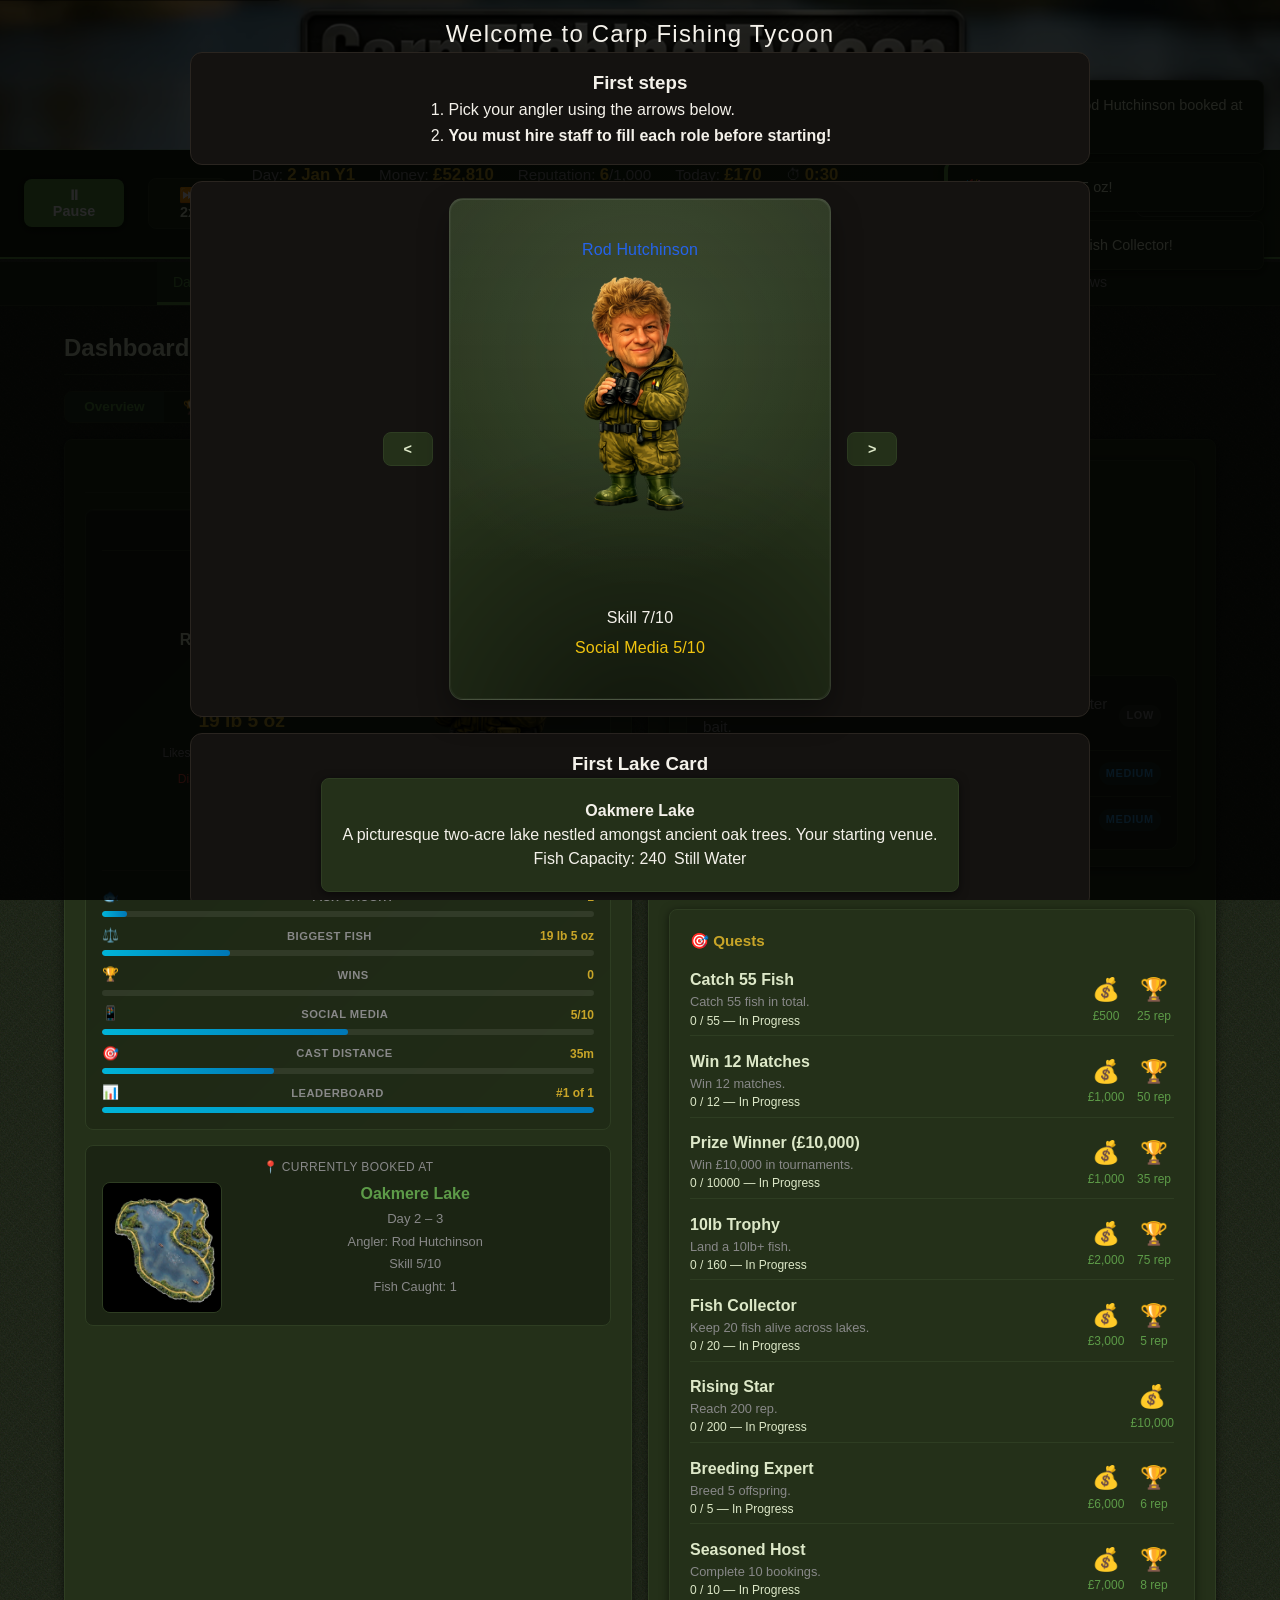
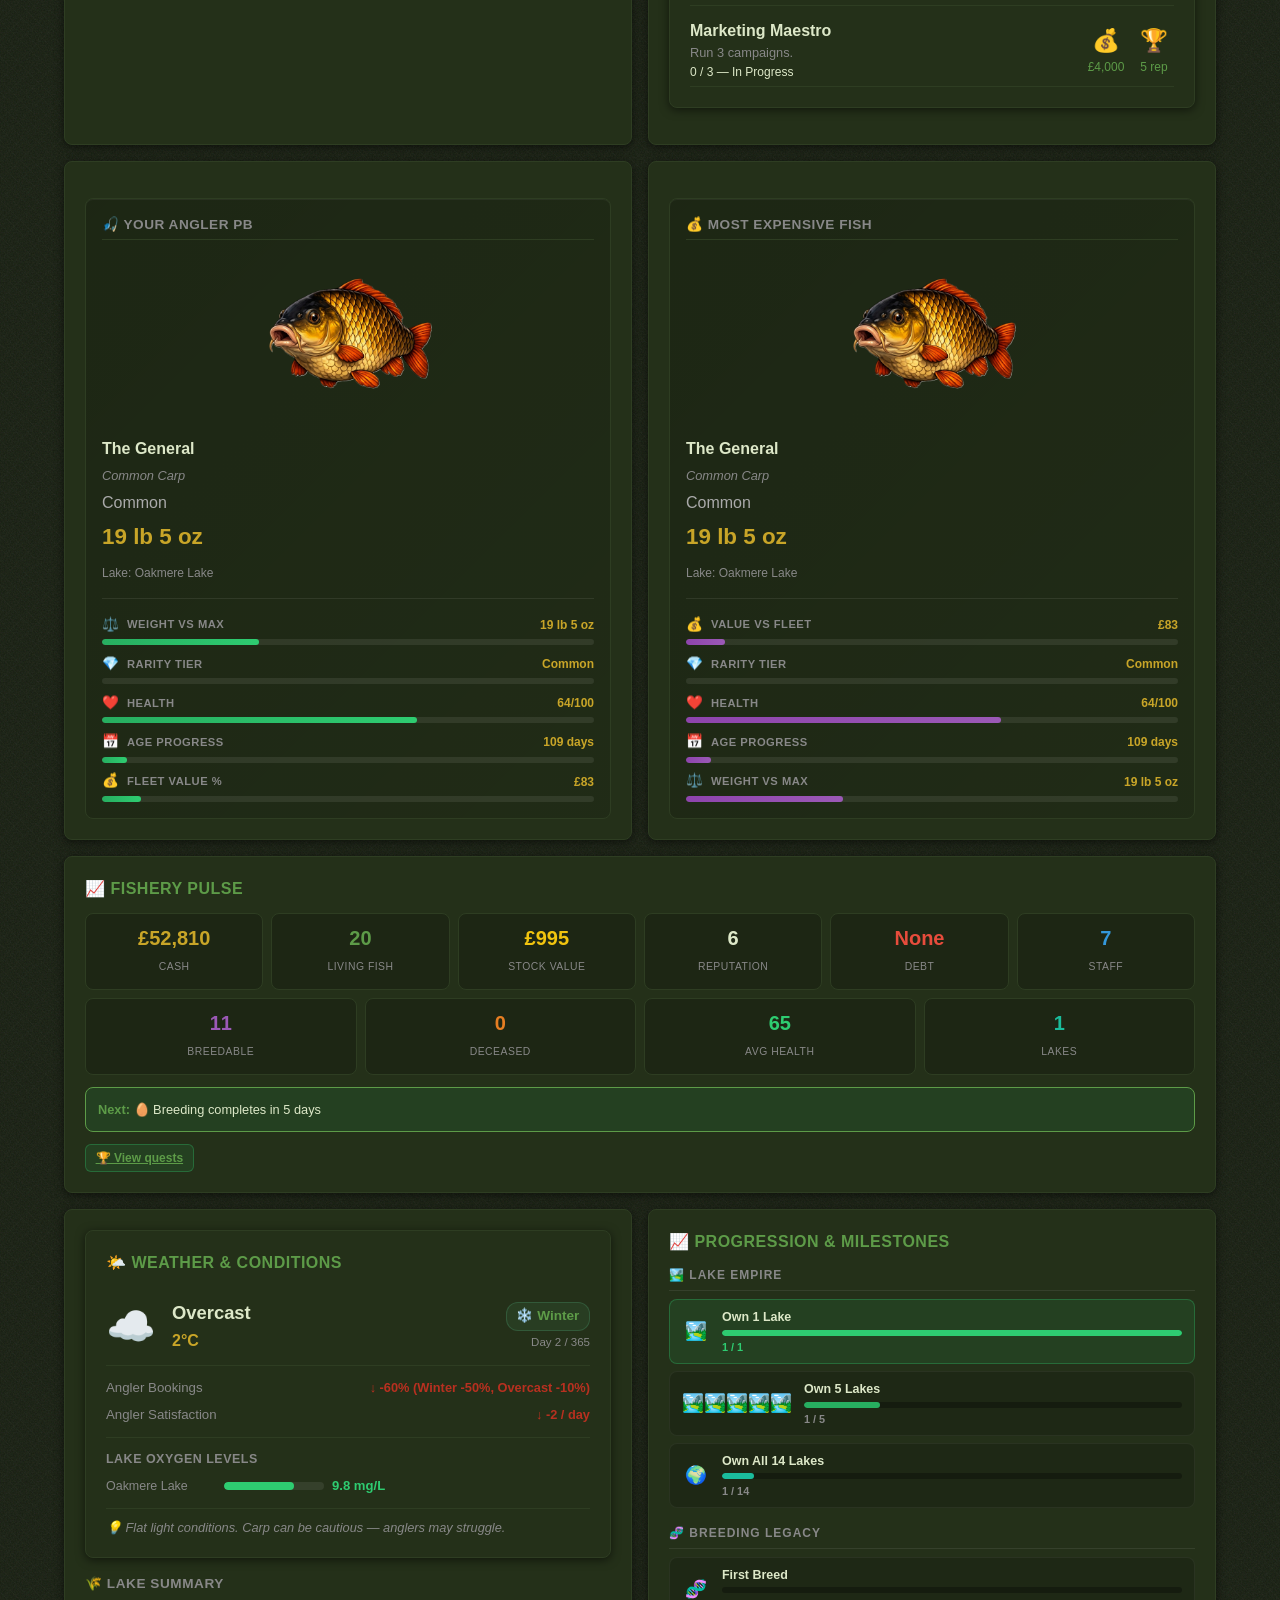
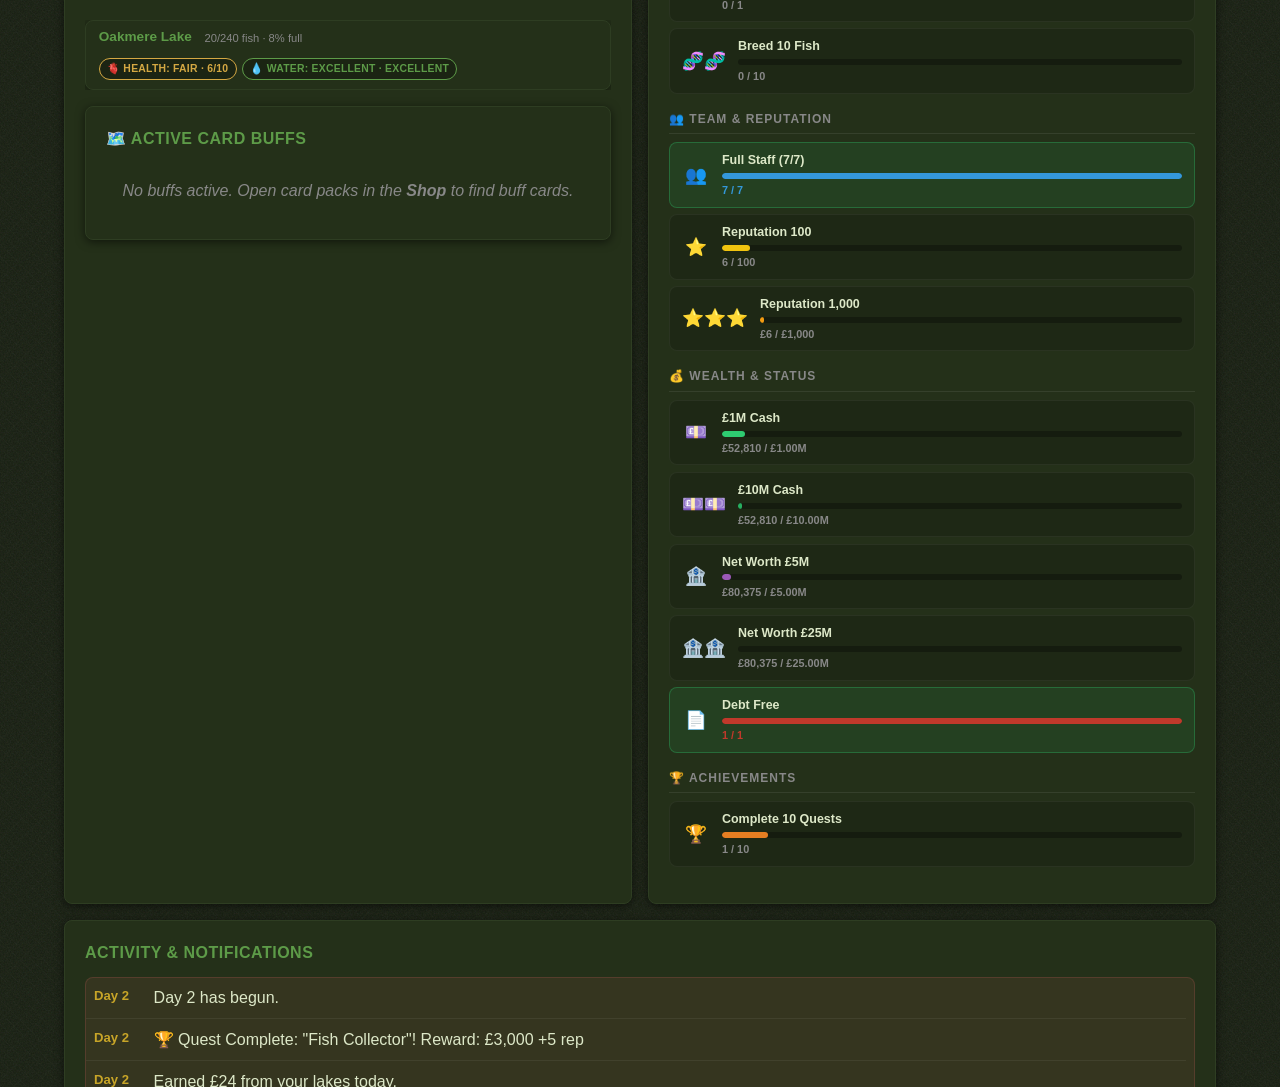
==== commit 33452ba6: "fix: add species preferredBaits defaults; refresh cache busters; ensure breeding parent baits render" ====
--- a/index.html
+++ b/index.html
@@ -223,9 +223,9 @@
     </div>
 
     <!-- Scripts -->
-    <script src="js/game.js?v=27"></script>
+    <script src="js/game.js?v=28"></script>
     <script src="js/ui.js?v=12"></script>
-    <script src="js/fish.js?v=15"></script>
+    <script src="js/fish.js?v=16"></script>
     <script src="js/news.js?v=17"></script>
     <script src="js/cards.js?v=28"></script>
     <script src="js/shop.js?v=44"></script>
@@ -234,7 +234,7 @@
     <script src="js/rig-components.js?v=3"></script>
     <script src="js/disasters.js?v=2"></script>
     <script src="js/weather.js?v=13"></script>
-    <script src="js/breeding.js?v=23"></script>
+    <script src="js/breeding.js?v=24"></script>
     <script src="js/finance.js?v=14"></script>
     <script src="js/dashboard.js?v=97"></script>
     <script src="js/lakes.js?v=28"></script>
--- a/css/style.css
+++ b/css/style.css
@@ -9047,6 +9047,7 @@
     border-radius: var(--radius);
     overflow: hidden;
     box-shadow: var(--shadow);
+    min-height: 320px;
 }
 .breed-parent-card-header {
     display: flex;
@@ -9070,6 +9071,7 @@
 .breed-parent-preferred-baits { padding: 0 0.65rem 0.5rem; font-size: 0.68rem; color: var(--colour-text-muted); }
 .breed-parent-preferred-thumbs { display: flex; gap: 0.4rem; flex-wrap: wrap; }
 .breed-parent-preferred-thumb { width: 54px; height: 54px; object-fit: contain; border-radius: 8px; background: rgba(0,0,0,0.25); padding: 4px; border: 1px solid var(--colour-border); }
+.breed-parent-preferred-thumb[src=""], .breed-parent-preferred-thumb:not([src]) { display: none; }
 
 .breed-odds-row          { display: flex; align-items: center; margin-bottom: 0.3rem; }
 .breed-odds-label        { font-size: 0.68rem; font-weight: 700; width: 72px; flex-shrink: 0; }
@@ -9084,8 +9086,8 @@
 /* ── Breeding parent card banner + body ─────────────────────────────── */
 .breed-parent-banner { display: flex; align-items: center; justify-content: space-between; padding: 0.5rem 0.75rem; border-bottom: 1px solid var(--colour-border); }
 .breed-parent-banner-label { display: flex; align-items: center; gap: 0.4rem; }
-.breed-parent-body   { padding: 0.65rem 0.75rem; display: flex; flex-direction: column; gap: 0.28rem; }
-.breed-parent-extra  { display: flex; justify-content: space-between; font-size: 0.7rem; color: var(--colour-text-muted); margin-bottom: 0.1rem; }
+.breed-parent-body   { padding: 0.85rem 0.9rem; display: flex; flex-direction: column; gap: 0.34rem; }
+.breed-parent-extra  { display: flex; justify-content: space-between; font-size: 0.72rem; color: var(--colour-text-muted); margin-bottom: 0.15rem; }
 .breed-parent-placeholder { opacity: 0.4; }
 .breed-placeholder-body { padding: 0.5rem 0.65rem; display: flex; flex-direction: column; gap: 0.22rem; }
 .breed-placeholder-fish  { font-size: 1.5rem; text-align: center; opacity: 0.3; margin-bottom: 0.2rem; }
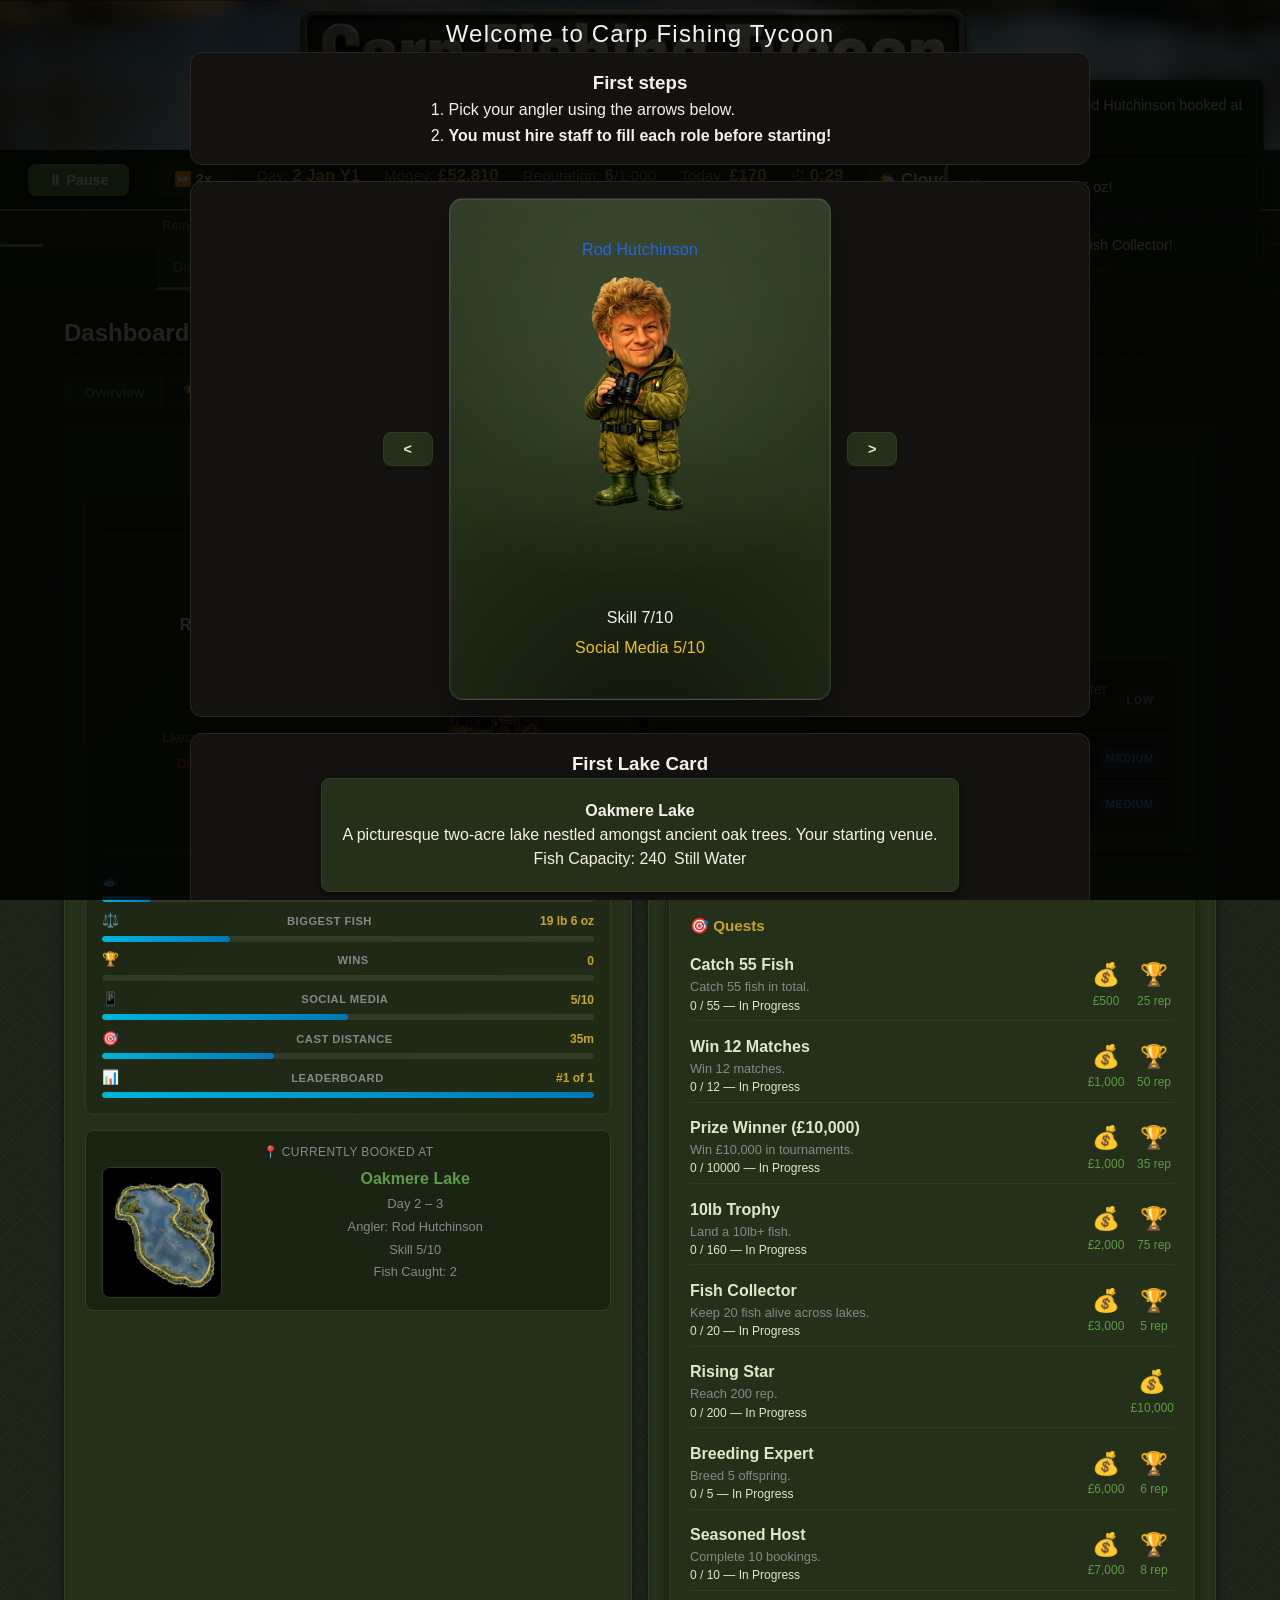
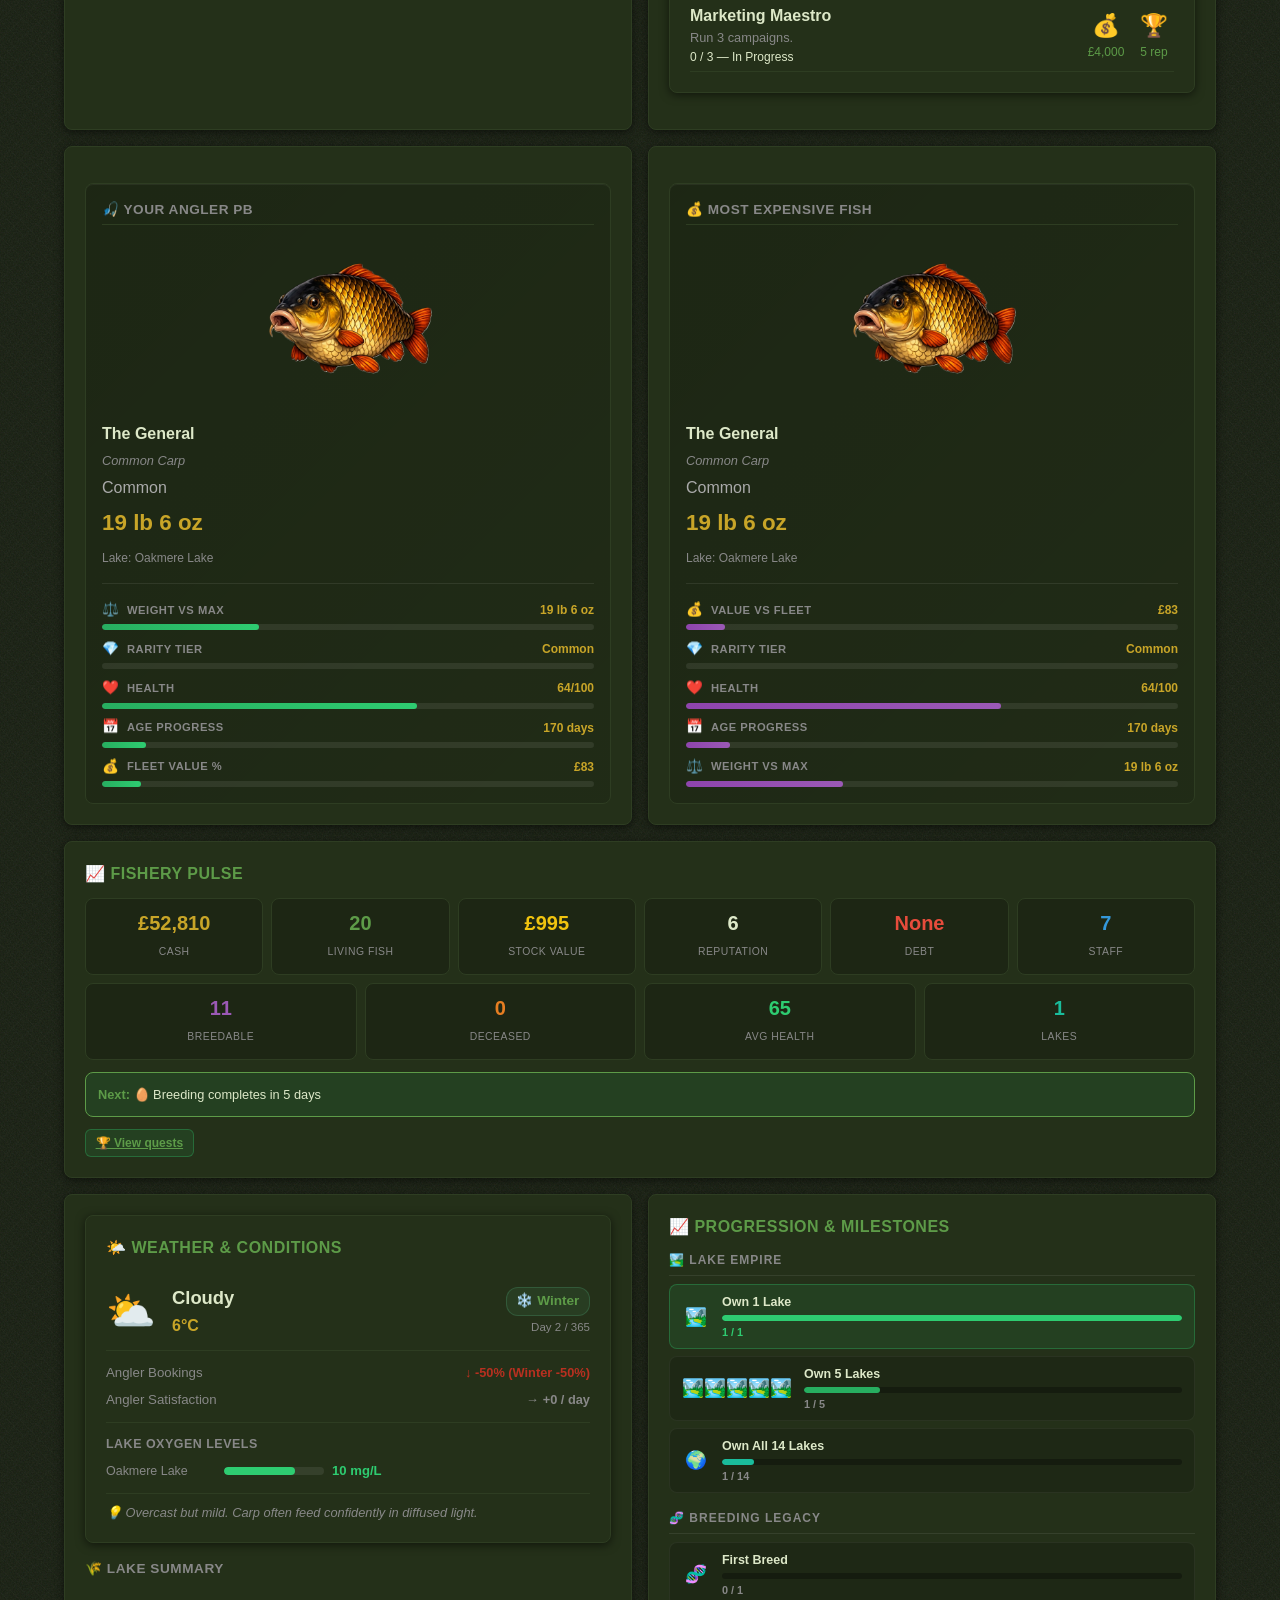
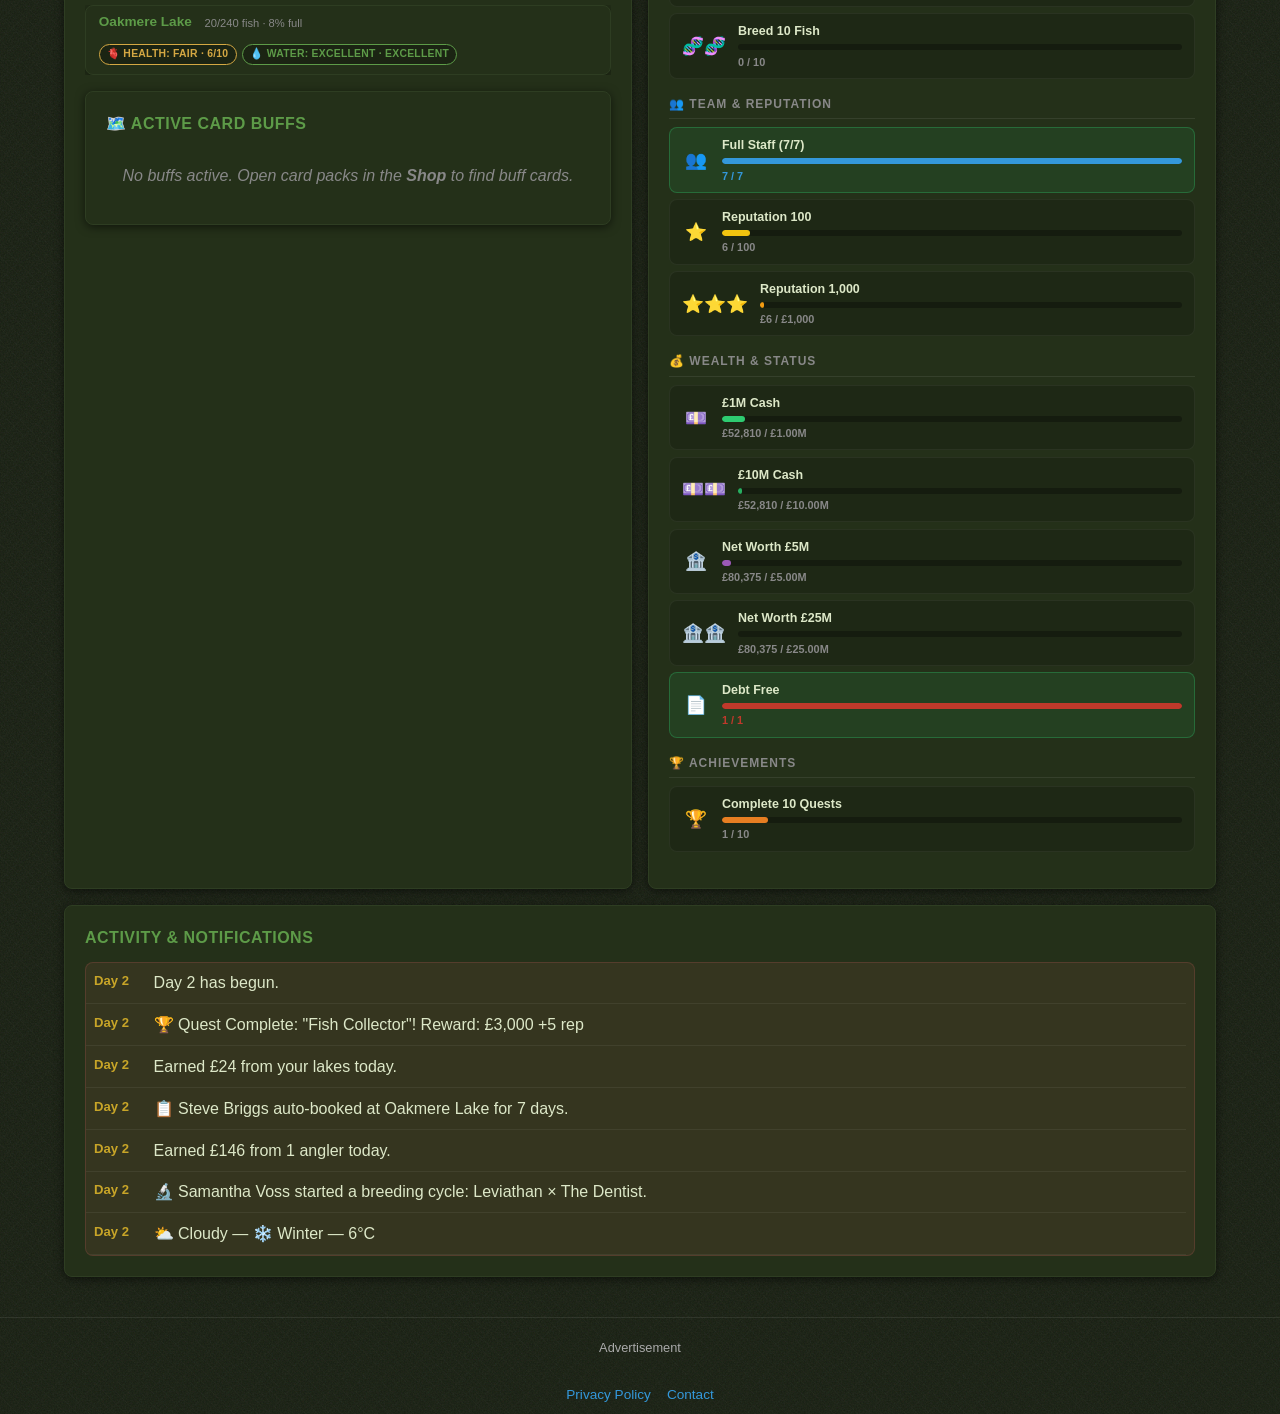
==== commit edc10030: "feat: add permanent day-cycle notice below top bar" ====
--- a/index.html
+++ b/index.html
@@ -27,6 +27,7 @@
         </div>
         <button id="reset-btn" class="btn btn-reset" onclick="UI.confirmReset()">&#x21BA; New Game</button>
     </header>
+    <div id="day-cycle-notice" class="day-cycle-notice">Remember this games uses a Day cycle for calculations so some things may not happen until the next day, you can always increase the day speed 2x or 4x using the button.</div>
     <div id="transit-banner" class="transit-banner hidden">&#128170; Fish in transit: <strong id="transit-count">0</strong></div>
     <div id="day-progress-track"><div id="day-progress-fill"></div></div>
 
--- a/css/style.css
+++ b/css/style.css
@@ -156,6 +156,16 @@
 
 .transit-banner.hidden { display: none; }
 
+.day-cycle-notice {
+    background: rgba(255,255,255,0.04);
+    border-bottom: 1px solid rgba(255,255,255,0.08);
+    color: var(--colour-text-muted);
+    text-align: center;
+    font-size: 0.78rem;
+    padding: 0.45rem 1rem;
+    line-height: 1.4;
+}
+
 .stat-item {
     font-size: 0.95rem;
     color: var(--colour-text-muted);
@@ -6061,6 +6071,7 @@
 }
 
 .card-pack-icon   { font-size: 2rem; text-align: center; }
+.card-pack-thumb  { width: 100%; height: 240px; object-fit: contain; border-radius: 10px; padding: 8px; border: 1px solid var(--colour-border); display: block; }
 .card-pack-name   { font-size: 1rem; font-weight: 700; text-align: center; }
 .card-pack-desc   { font-size: 0.75rem; color: var(--colour-text-muted); line-height: 1.4; }
 .card-pack-odds   { display: flex; flex-direction: column; gap: 0.2rem; margin: 0.25rem 0; }
@@ -6240,6 +6251,16 @@
     display: flex;
     flex-direction: column;
     gap: 0.4rem;
+}
+.st-stock-thumb {
+    width: 100%;
+    height: 88px;
+    object-fit: contain;
+    background: rgba(0,0,0,0.25);
+    border-radius: 10px;
+    padding: 6px;
+    border: 1px solid var(--colour-border);
+    display: block;
 }
 .st-stock-badges {
     display: flex;
@@ -7604,7 +7625,7 @@
     height: 3px;
     background: rgba(255,255,255,0.08);
     position: sticky;
-    top: 60px; /* below top-bar */
+    top: 92px; /* below top-bar + notice */
     z-index: 99;
 }
 
@@ -9006,6 +9027,19 @@
     color: var(--colour-text-muted);
     margin-bottom: 1rem;
 }
+.breed-help {
+    background: rgba(255,255,255,0.03);
+    border: 1px solid rgba(255,255,255,0.08);
+    border-radius: var(--radius);
+    padding: 0.65rem 0.9rem;
+    font-size: 0.78rem;
+    color: var(--colour-text-muted);
+    margin-bottom: 0.9rem;
+    line-height: 1.45;
+}
+.breed-help strong { color: var(--colour-text); }
+.breed-help ul { margin: 0.35rem 0 0; padding-left: 1.15rem; }
+.breed-help li { margin-bottom: 0.2rem; }
 
 .breed-active-card {
     background: var(--colour-card);
@@ -9070,7 +9104,9 @@
 .breed-parent-traits     { display: flex; flex-wrap: wrap; gap: 0.25rem; padding: 0 0.65rem 0.6rem; }
 .breed-parent-preferred-baits { padding: 0 0.65rem 0.5rem; font-size: 0.68rem; color: var(--colour-text-muted); }
 .breed-parent-preferred-thumbs { display: flex; gap: 0.4rem; flex-wrap: wrap; }
-.breed-parent-preferred-thumb { width: 54px; height: 54px; object-fit: contain; border-radius: 8px; background: rgba(0,0,0,0.25); padding: 4px; border: 1px solid var(--colour-border); }
+.breed-parent-preferred-thumb { width: 72px; height: 72px; object-fit: contain; border-radius: 10px; background: rgba(0,0,0,0.25); padding: 5px; border: 1px solid var(--colour-border); }
+.breed-parent-preferred-thumb-wrap { display: flex; flex-direction: column; align-items: center; gap: 0.25rem; }
+.breed-parent-preferred-caption { font-size: 0.65rem; color: var(--colour-text-muted); text-align: center; line-height: 1.1; }
 .breed-parent-preferred-thumb[src=""], .breed-parent-preferred-thumb:not([src]) { display: none; }
 
 .breed-odds-row          { display: flex; align-items: center; margin-bottom: 0.3rem; }
@@ -9080,7 +9116,7 @@
 .breed-placeholder-body  { padding: 0.5rem 0.65rem; display: flex; flex-direction: column; gap: 0.22rem; }
 .breed-placeholder-fish  { font-size: 1.5rem; text-align: center; opacity: 0.3; margin-bottom: 0.2rem; }
 .breed-placeholder-label { font-size: 0.72rem; color: var(--colour-text-muted); text-align: center; margin-bottom: 0.35rem; font-style: italic; }
-.breed-parent-img { height: 2.5rem; width: auto; object-fit: contain; opacity: 0.85; }
+.breed-parent-img { height: 3.4rem; width: auto; object-fit: contain; opacity: 0.85; }
 
 
 /* ── Breeding parent card banner + body ─────────────────────────────── */
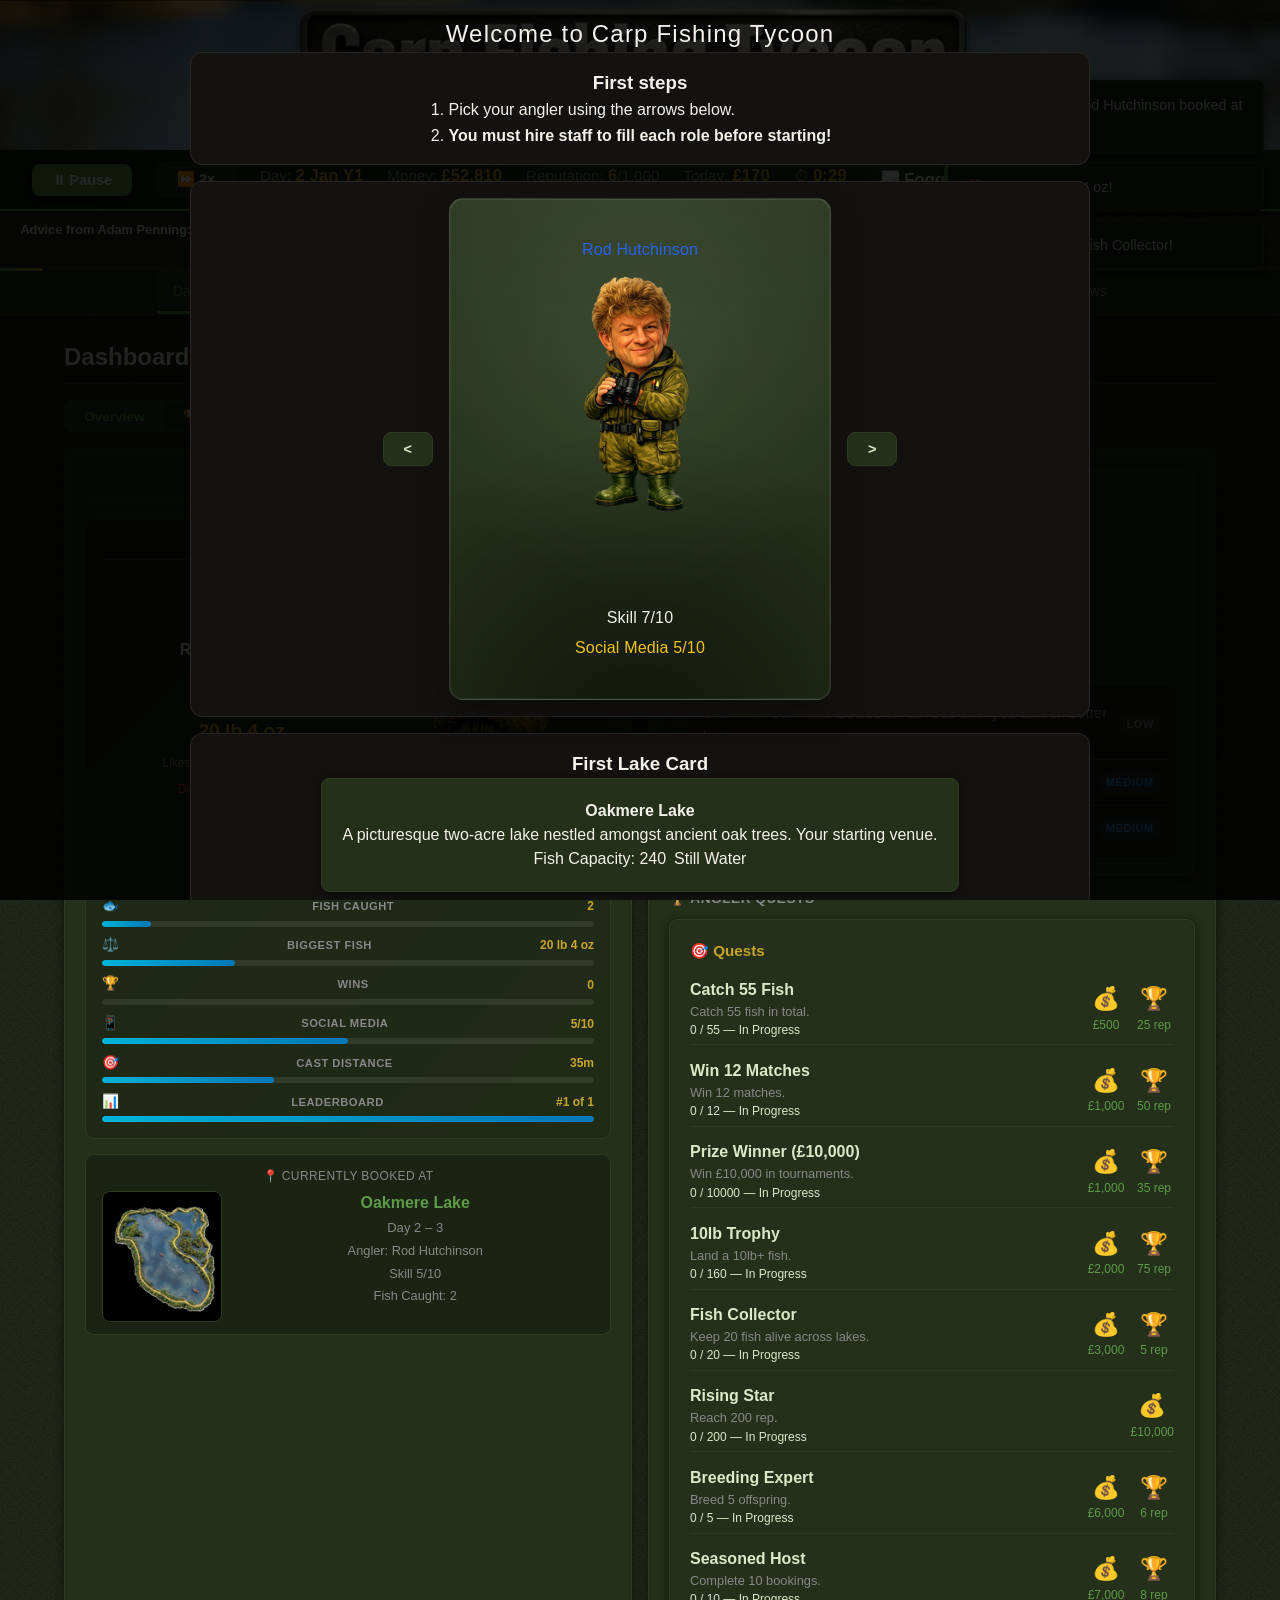
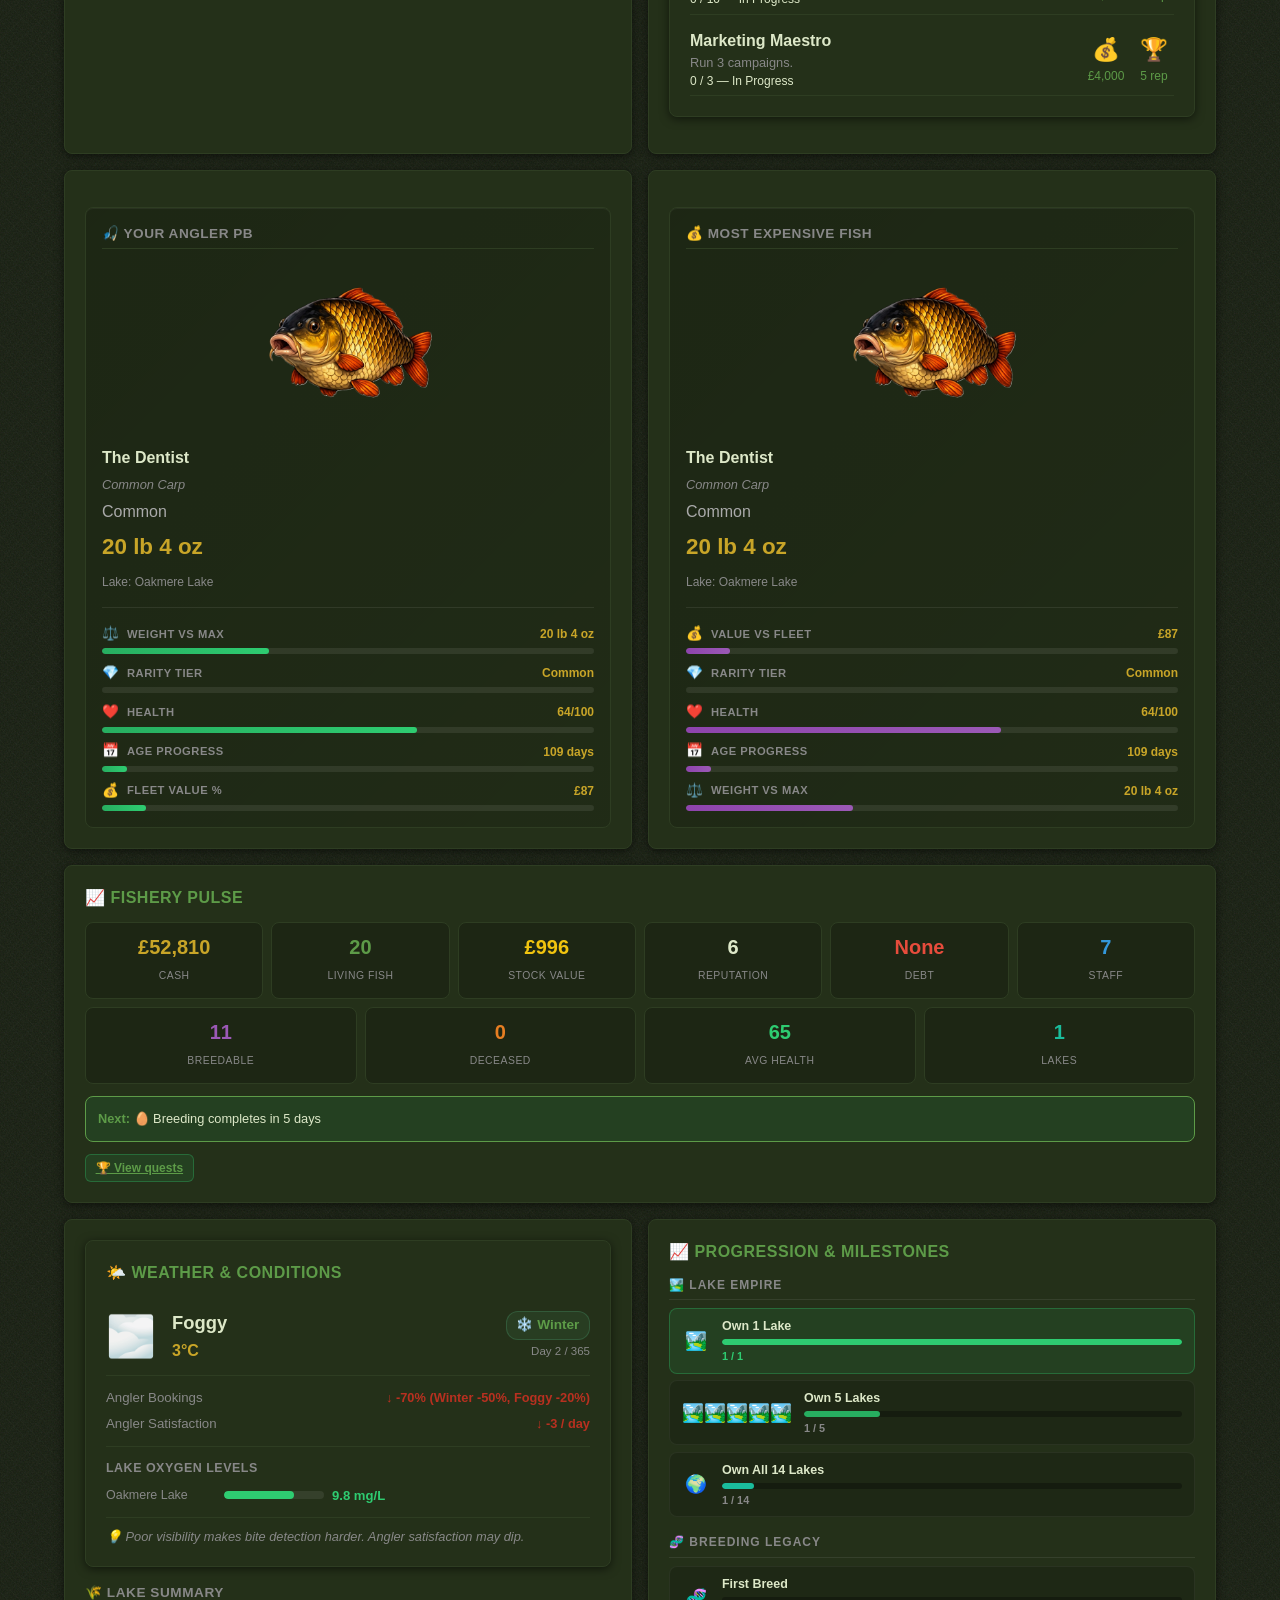
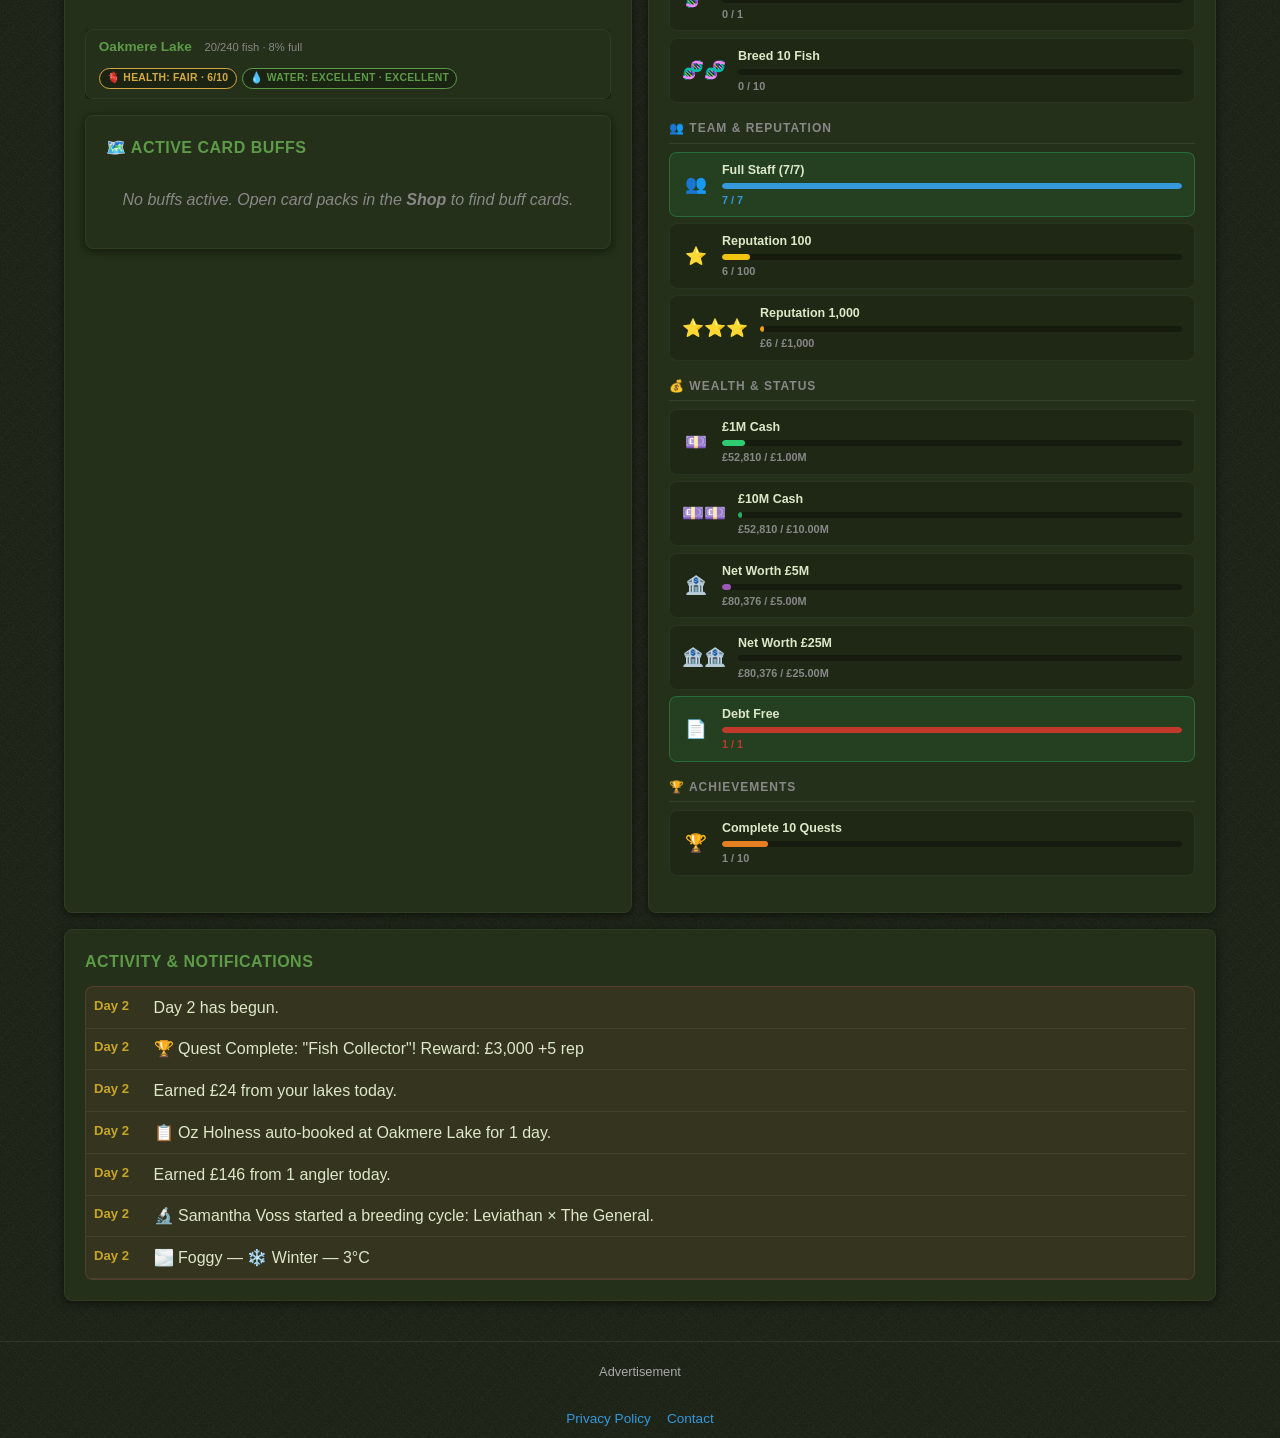
==== commit cbf98d60: "feat: expand top notice with Adam Penning advice bullets" ====
--- a/index.html
+++ b/index.html
@@ -27,7 +27,9 @@
         </div>
         <button id="reset-btn" class="btn btn-reset" onclick="UI.confirmReset()">&#x21BA; New Game</button>
     </header>
-    <div id="day-cycle-notice" class="day-cycle-notice">Remember this games uses a Day cycle for calculations so some things may not happen until the next day, you can always increase the day speed 2x or 4x using the button.</div>
+    <div id="day-cycle-notice" class="day-cycle-notice">
+        <strong>Advice from Adam Penning:</strong> Remember the game does its calculations at the end of each day. Staff members will leave if they are not happy. Remember to buy bait. Remember you can move your fish. Remember you can sell fish. Remember you can buy card packs.
+    </div>
     <div id="transit-banner" class="transit-banner hidden">&#128170; Fish in transit: <strong id="transit-count">0</strong></div>
     <div id="day-progress-track"><div id="day-progress-fill"></div></div>
 
--- a/css/style.css
+++ b/css/style.css
@@ -161,10 +161,11 @@
     border-bottom: 1px solid rgba(255,255,255,0.08);
     color: var(--colour-text-muted);
     text-align: center;
-    font-size: 0.78rem;
-    padding: 0.45rem 1rem;
-    line-height: 1.4;
-}
+    font-size: 0.8rem;
+    padding: 0.55rem 1rem;
+    line-height: 1.5;
+}
+.day-cycle-notice strong { color: var(--colour-text); }
 
 .stat-item {
     font-size: 0.95rem;
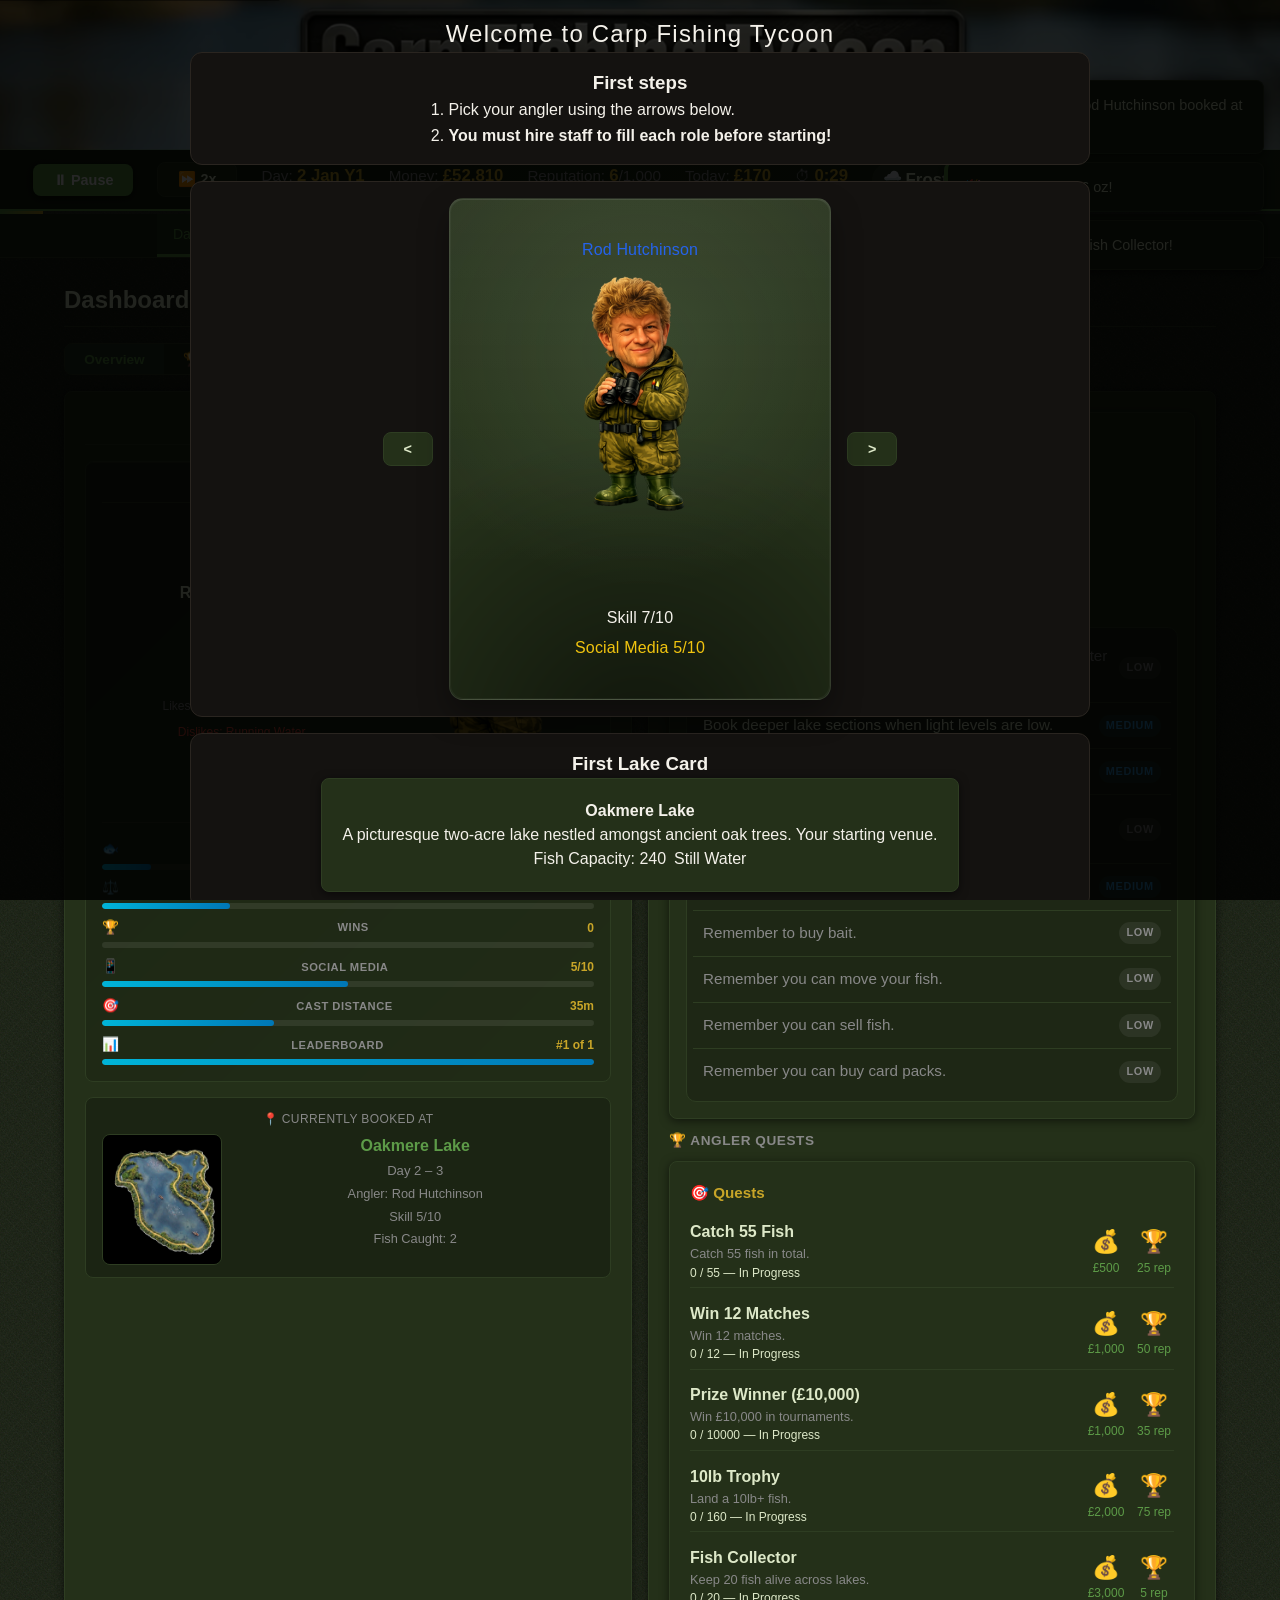
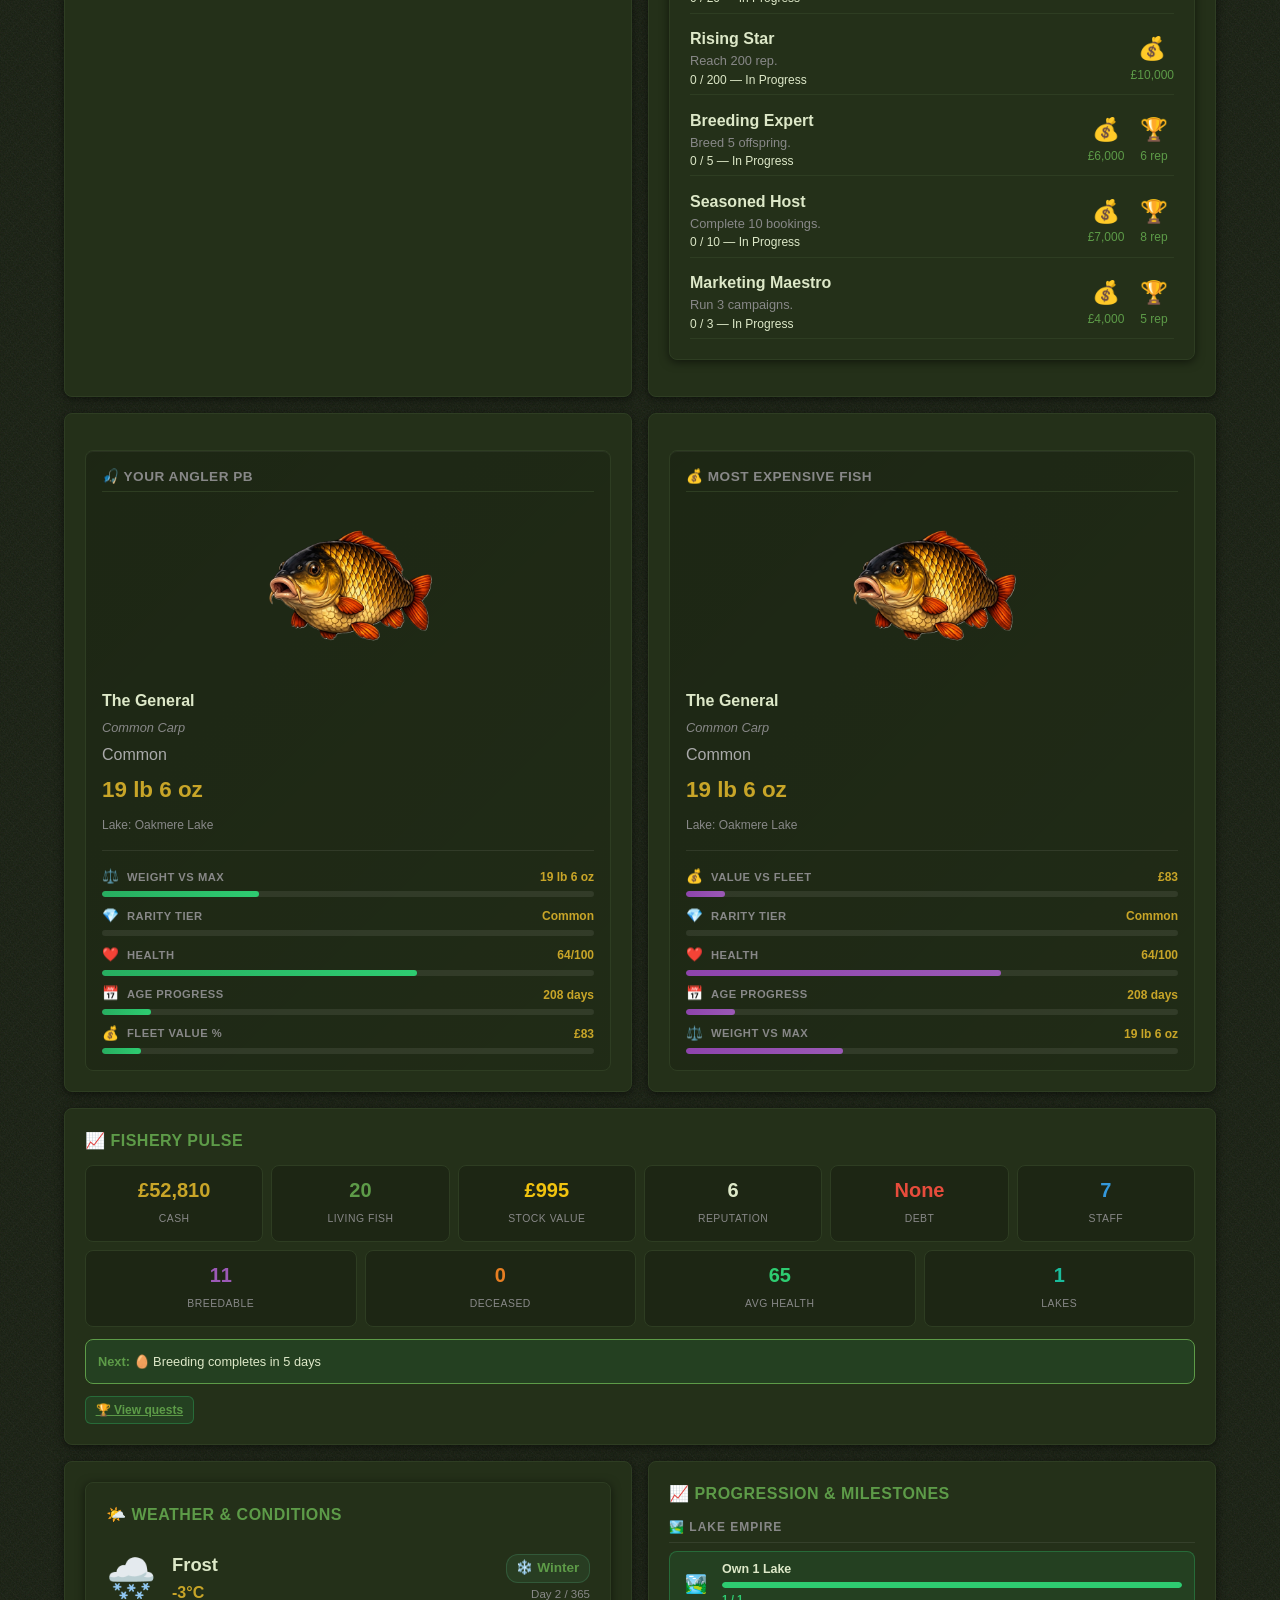
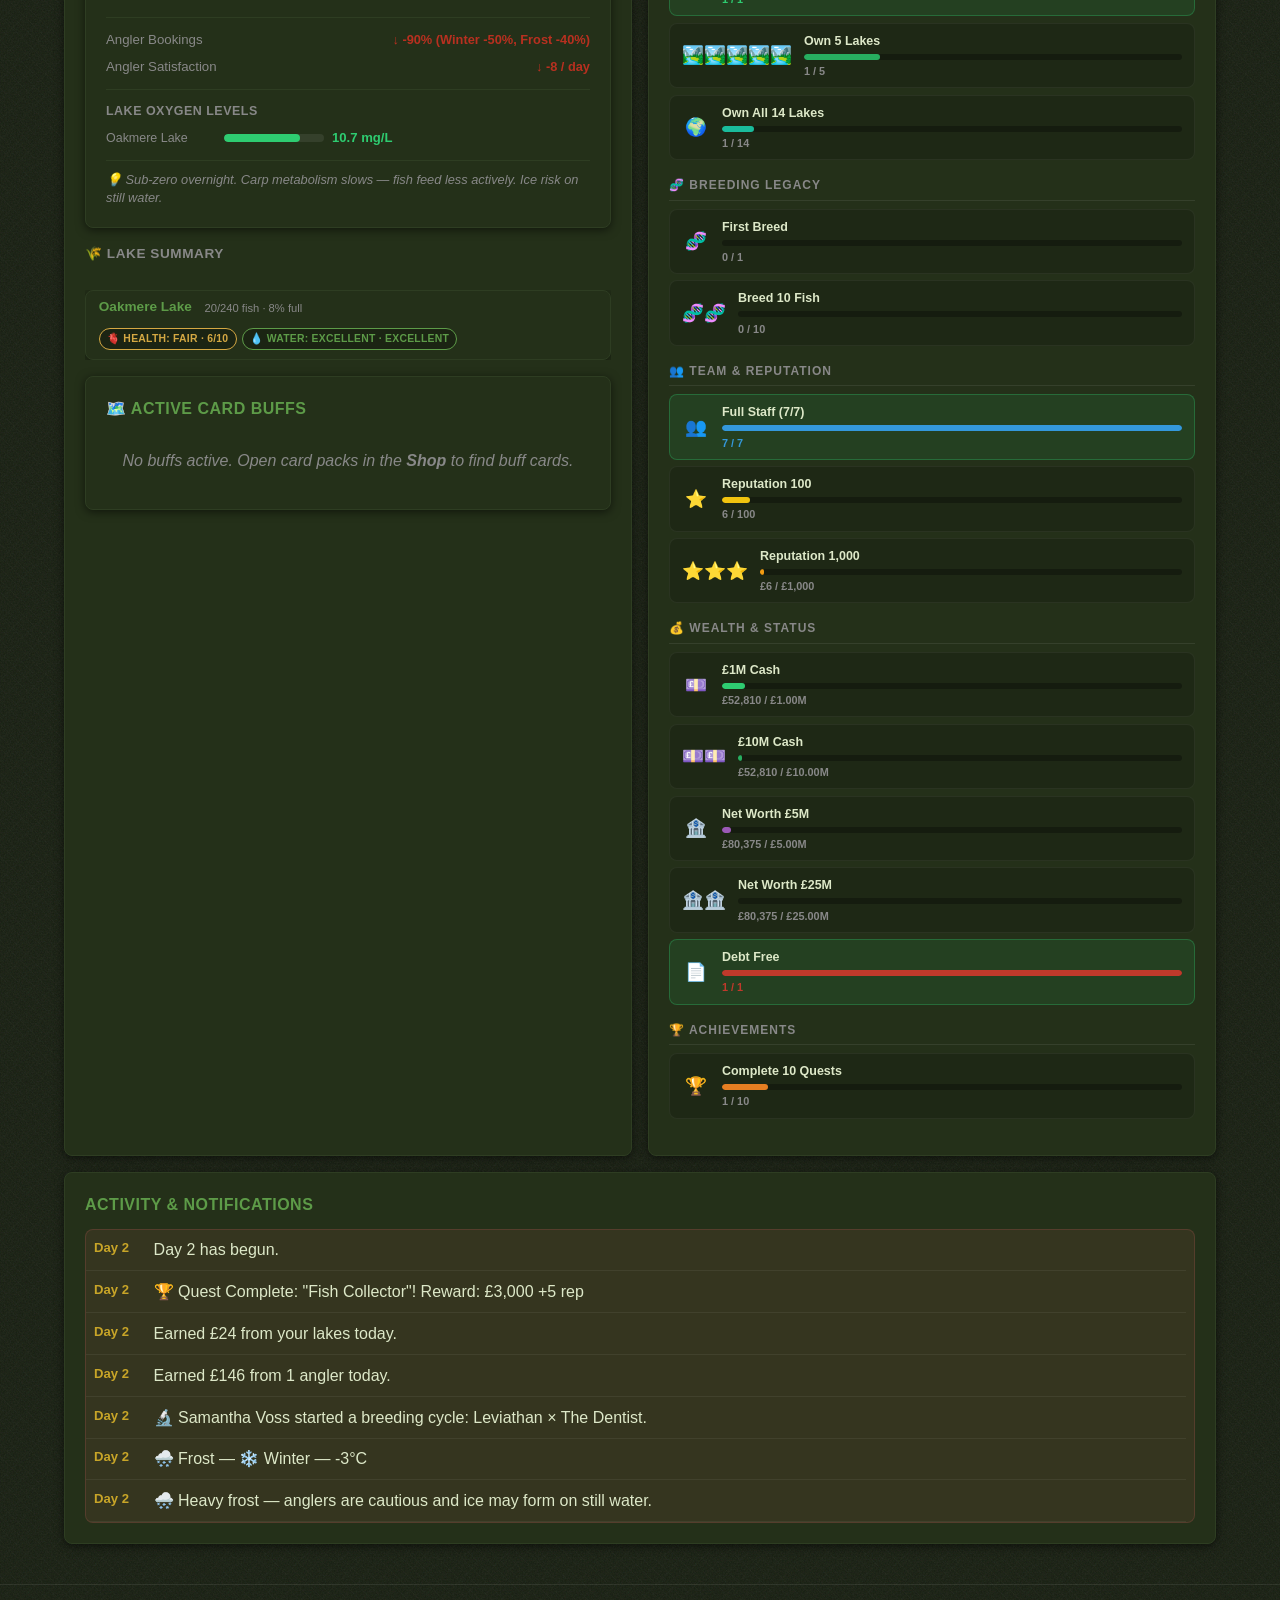
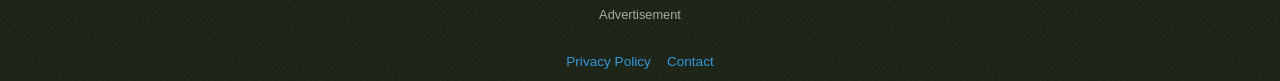
==== commit d357f0aa: "feat: move Adam Penning advice into dashboard overview card; remove top notice" ====
--- a/index.html
+++ b/index.html
@@ -27,9 +27,6 @@
         </div>
         <button id="reset-btn" class="btn btn-reset" onclick="UI.confirmReset()">&#x21BA; New Game</button>
     </header>
-    <div id="day-cycle-notice" class="day-cycle-notice">
-        <strong>Advice from Adam Penning:</strong> Remember the game does its calculations at the end of each day. Staff members will leave if they are not happy. Remember to buy bait. Remember you can move your fish. Remember you can sell fish. Remember you can buy card packs.
-    </div>
     <div id="transit-banner" class="transit-banner hidden">&#128170; Fish in transit: <strong id="transit-count">0</strong></div>
     <div id="day-progress-track"><div id="day-progress-fill"></div></div>
 
--- a/css/style.css
+++ b/css/style.css
@@ -156,17 +156,6 @@
 
 .transit-banner.hidden { display: none; }
 
-.day-cycle-notice {
-    background: rgba(255,255,255,0.04);
-    border-bottom: 1px solid rgba(255,255,255,0.08);
-    color: var(--colour-text-muted);
-    text-align: center;
-    font-size: 0.8rem;
-    padding: 0.55rem 1rem;
-    line-height: 1.5;
-}
-.day-cycle-notice strong { color: var(--colour-text); }
-
 .stat-item {
     font-size: 0.95rem;
     color: var(--colour-text-muted);
@@ -7626,7 +7615,7 @@
     height: 3px;
     background: rgba(255,255,255,0.08);
     position: sticky;
-    top: 92px; /* below top-bar + notice */
+    top: 60px; /* below top-bar */
     z-index: 99;
 }
 
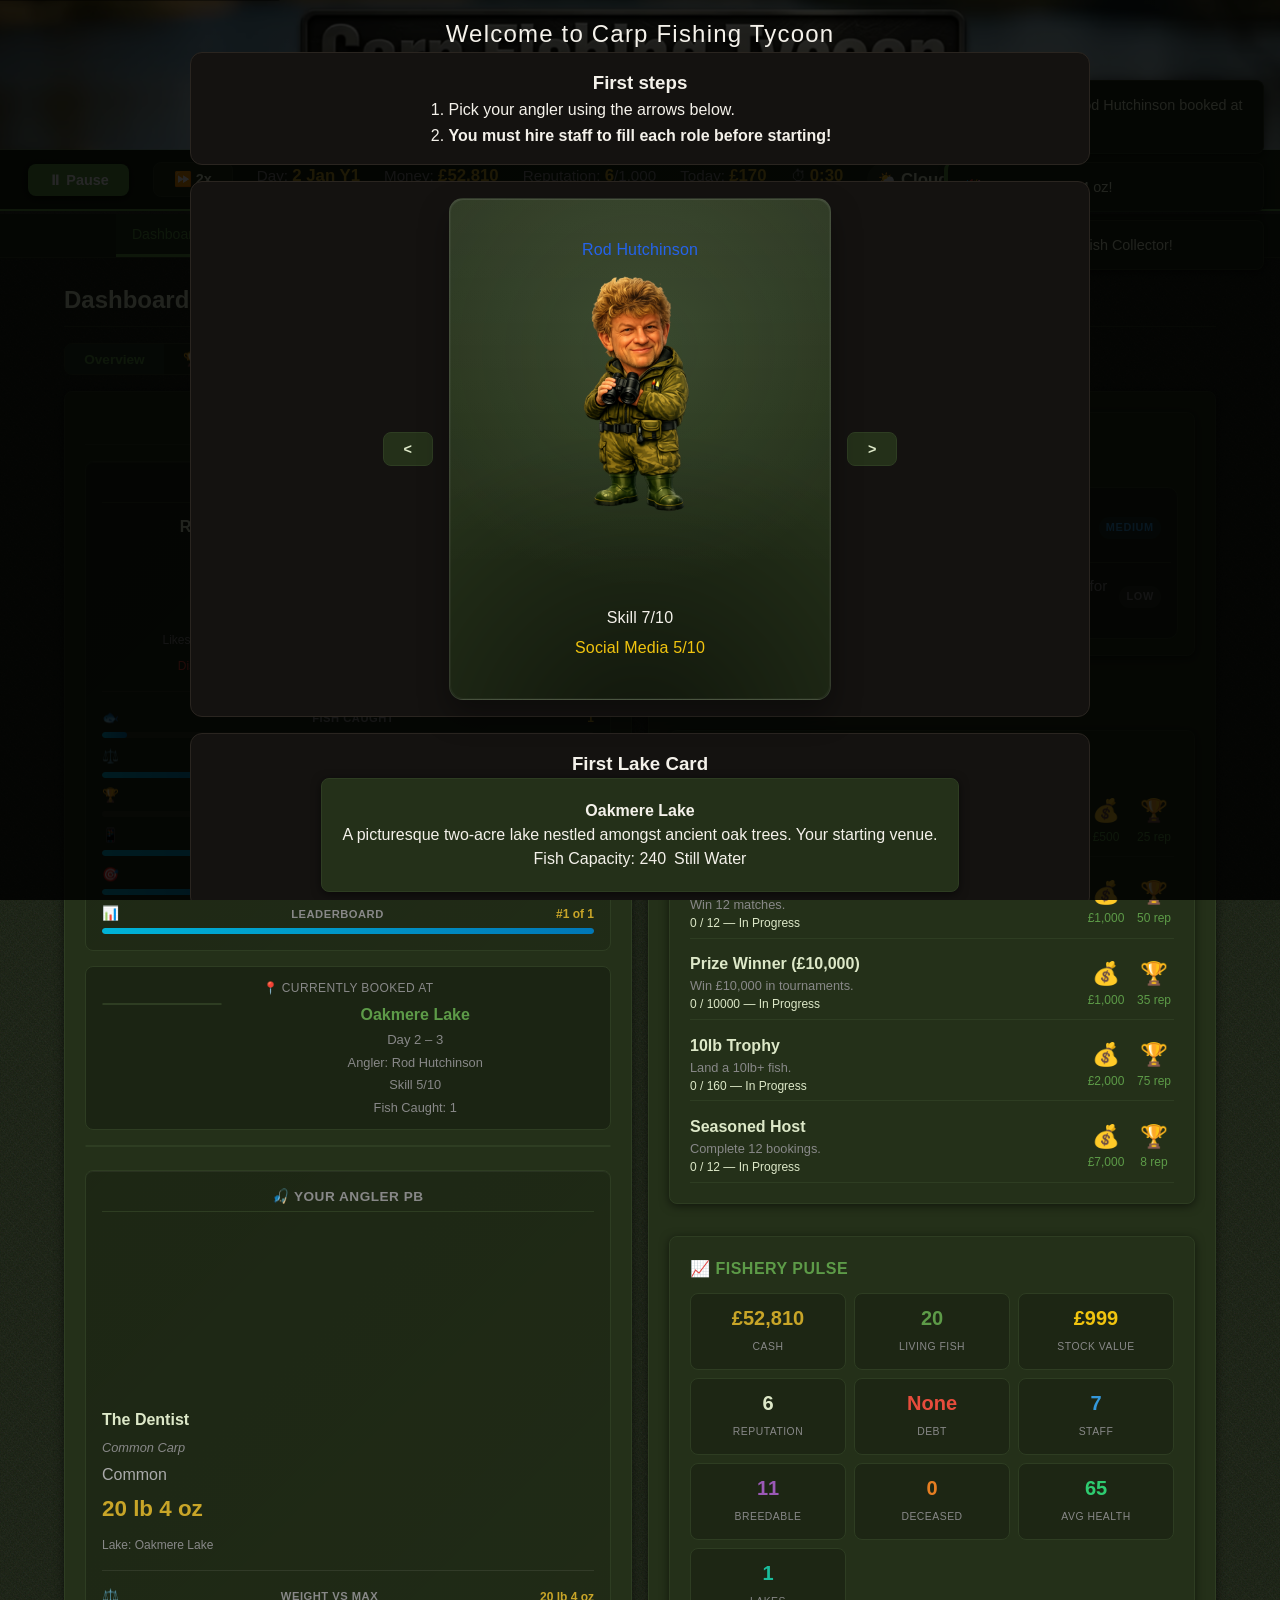
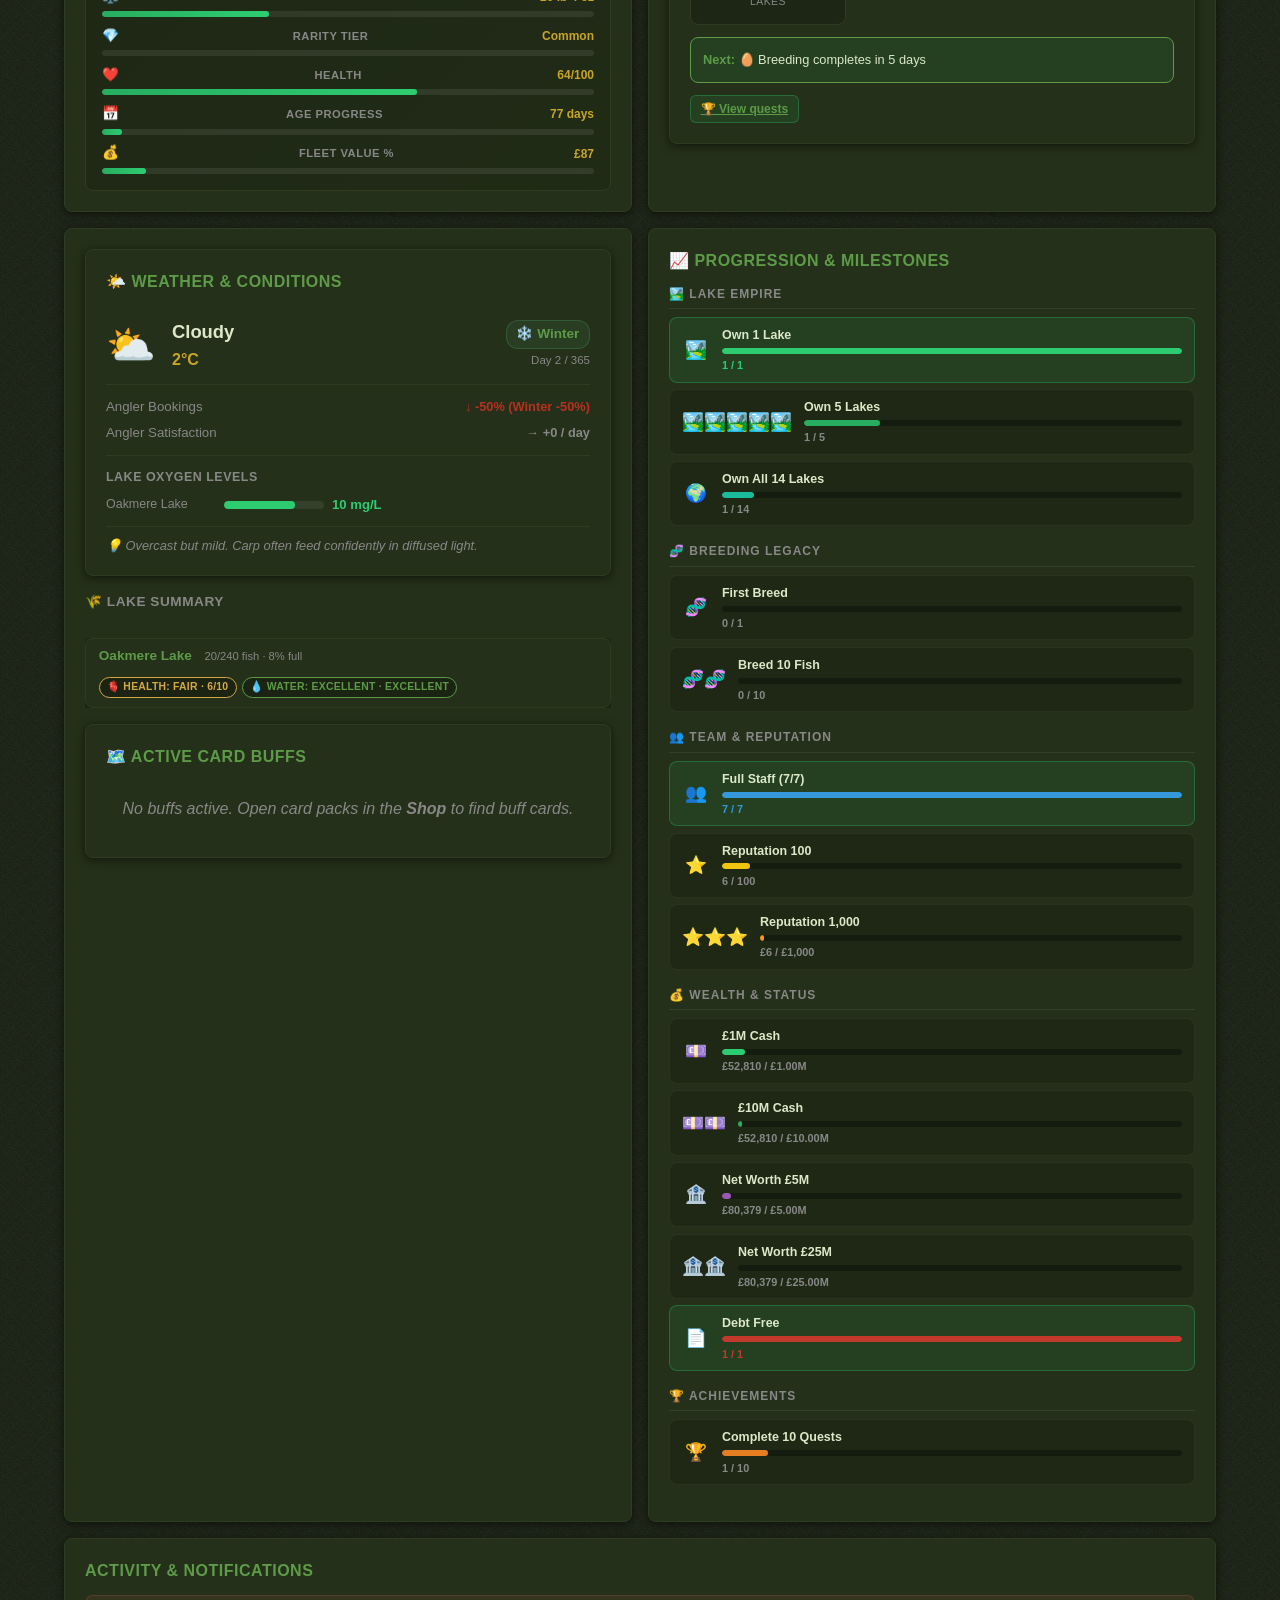
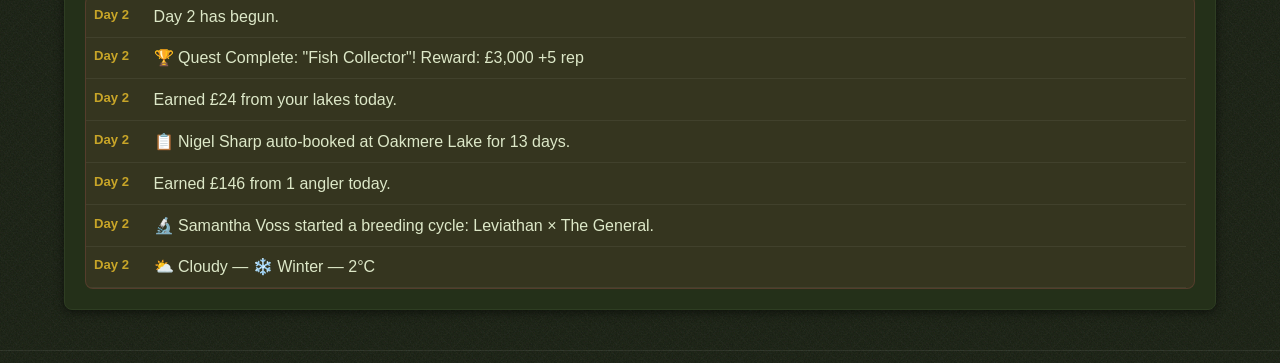
==== commit 4f1ee21f: "feat: add DLC page tab after News" ====
--- a/index.html
+++ b/index.html
@@ -43,6 +43,7 @@
         <button class="tab-btn" data-tab="staff">Staff</button>
         <button class="tab-btn" data-tab="cards">&#x1F0CF; Cards</button>
         <button class="tab-btn" data-tab="news">&#x1F4F0; News</button>
+        <button class="tab-btn" data-tab="dlc">🎁 DLC</button>
     </nav>
 
     <!-- Content Panels -->
@@ -135,6 +136,12 @@
         <section id="panel-news" class="panel">
             <h2>&#x1F4F0; News</h2>
             <p class="empty-state">Loading news...</p>
+        </section>
+
+        <!-- DLC Panel -->
+        <section id="panel-dlc" class="panel">
+            <h2>🎁 DLC</h2>
+            <div id="dlc-content"></div>
         </section>
 
         <!-- Staff Panel -->
@@ -237,6 +244,7 @@
     <script src="js/breeding.js?v=24"></script>
     <script src="js/finance.js?v=14"></script>
     <script src="js/dashboard.js?v=97"></script>
+    <script src="js/dlc.js"></script>
     <script src="js/lakes.js?v=28"></script>
     <script src="js/welcome-entry.js?v=17"></script>
     <script src="js/staff.js?v=14"></script>
--- a/css/style.css
+++ b/css/style.css
@@ -8065,6 +8065,32 @@
 .lake-detail-left  { min-width: 0; }
 .lake-detail-right { }
 
+.lake-detail-single { display: block; }
+
+.lake-detail-hero-img {
+    width: 100%;
+    max-height: 220px;
+    object-fit: contain;
+    border-radius: 10px;
+    border: 1px solid var(--colour-border);
+    margin: 0.5rem 0 0.75rem;
+    display: block;
+    background: rgba(0,0,0,0.25);
+}
+
+.lake-water-quality-section {
+    background: rgba(0,0,0,0.18);
+    border: 1px solid var(--colour-border);
+    border-radius: var(--radius);
+    padding: 0.75rem 0.9rem;
+}
+.lake-water-quality-title {
+    font-size: 0.8rem;
+    font-weight: 700;
+    color: var(--colour-text-muted);
+    margin-bottom: 0.4rem;
+}
+
 /* ── Water test chart ────────────────────────────────────────────────── */
 .water-test-chart {
     background: rgba(0,0,0,0.22);
@@ -10744,12 +10770,13 @@
     font-size: 0.8rem;
     text-transform: uppercase;
     letter-spacing: 0.5px;
-    opacity: 0.85;
+    color: #fff;
+    font-weight: 400;
     margin-bottom: 0.3rem;
 }
 .rigs-bait-tip-text {
-    font-weight: 800;
-    color: #00ff88;
+    font-weight: 400;
+    color: #fff;
 }
 
 /* Rig Shop */
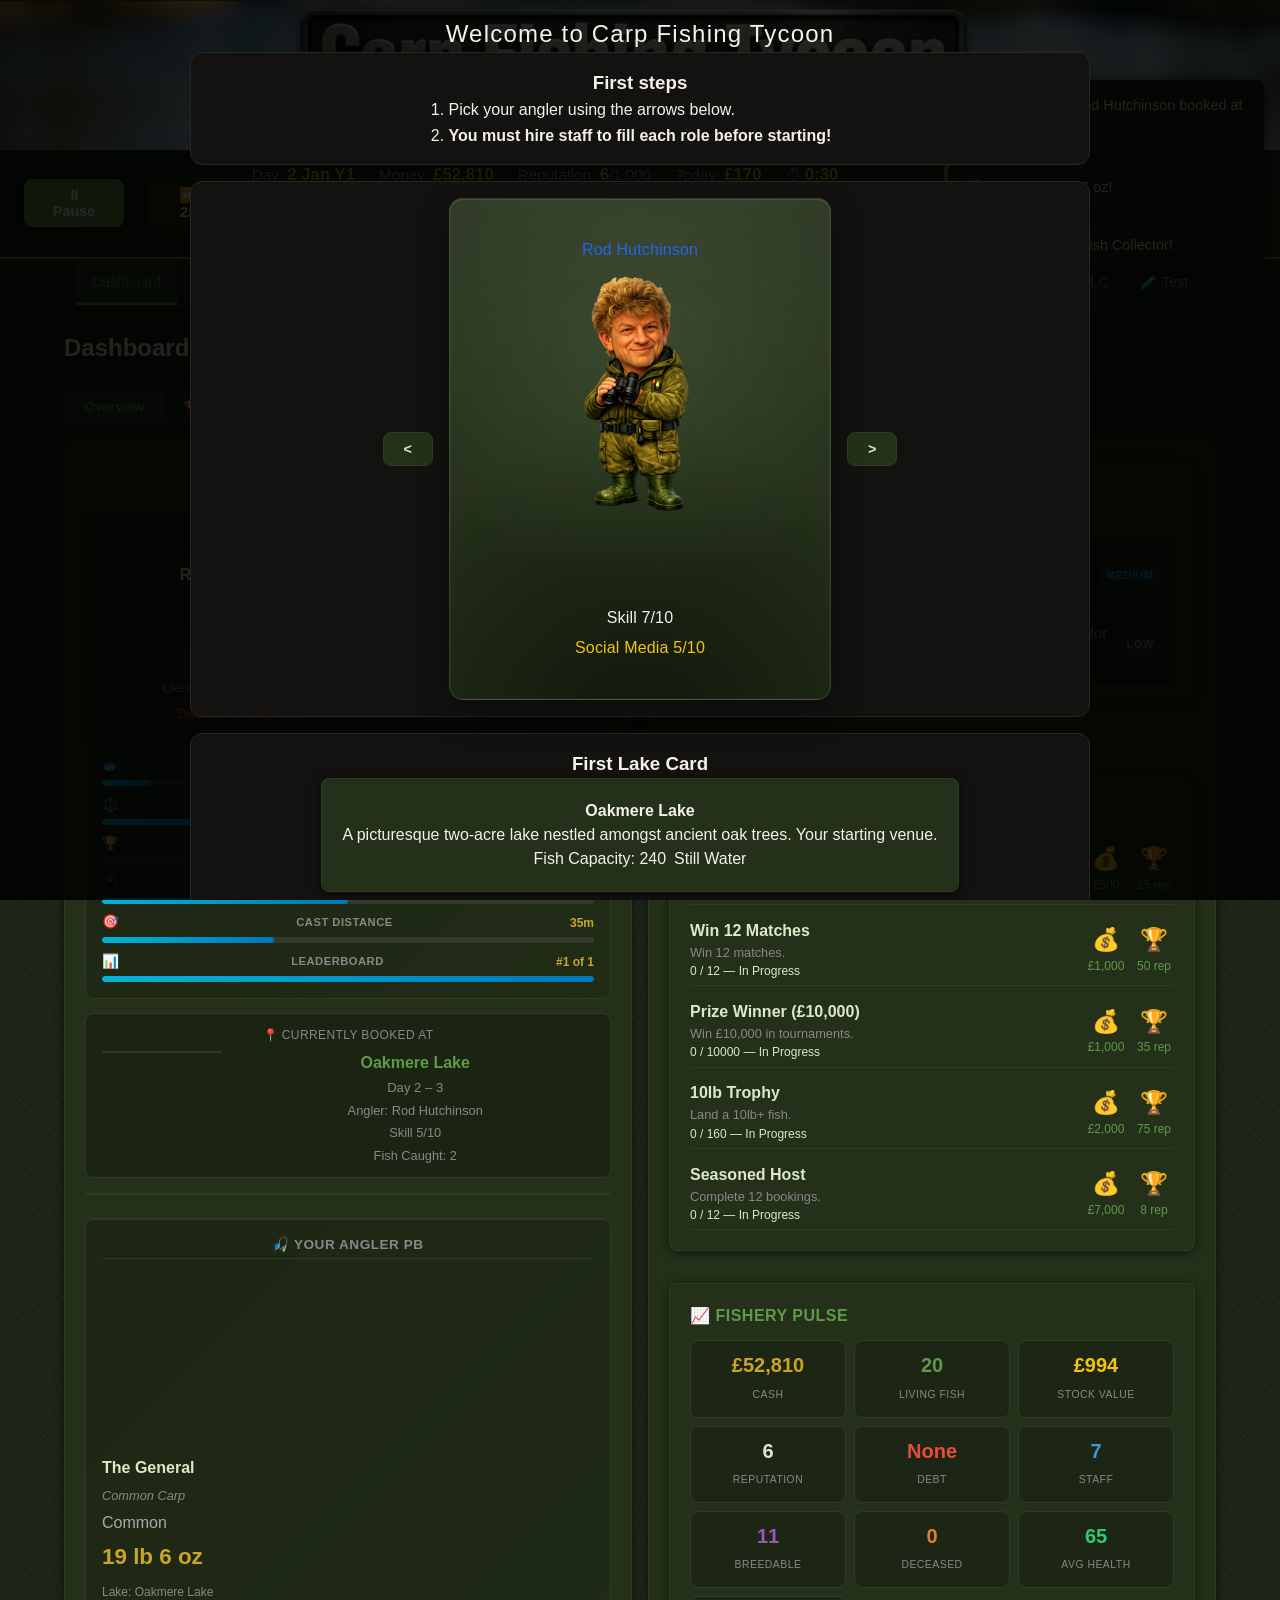
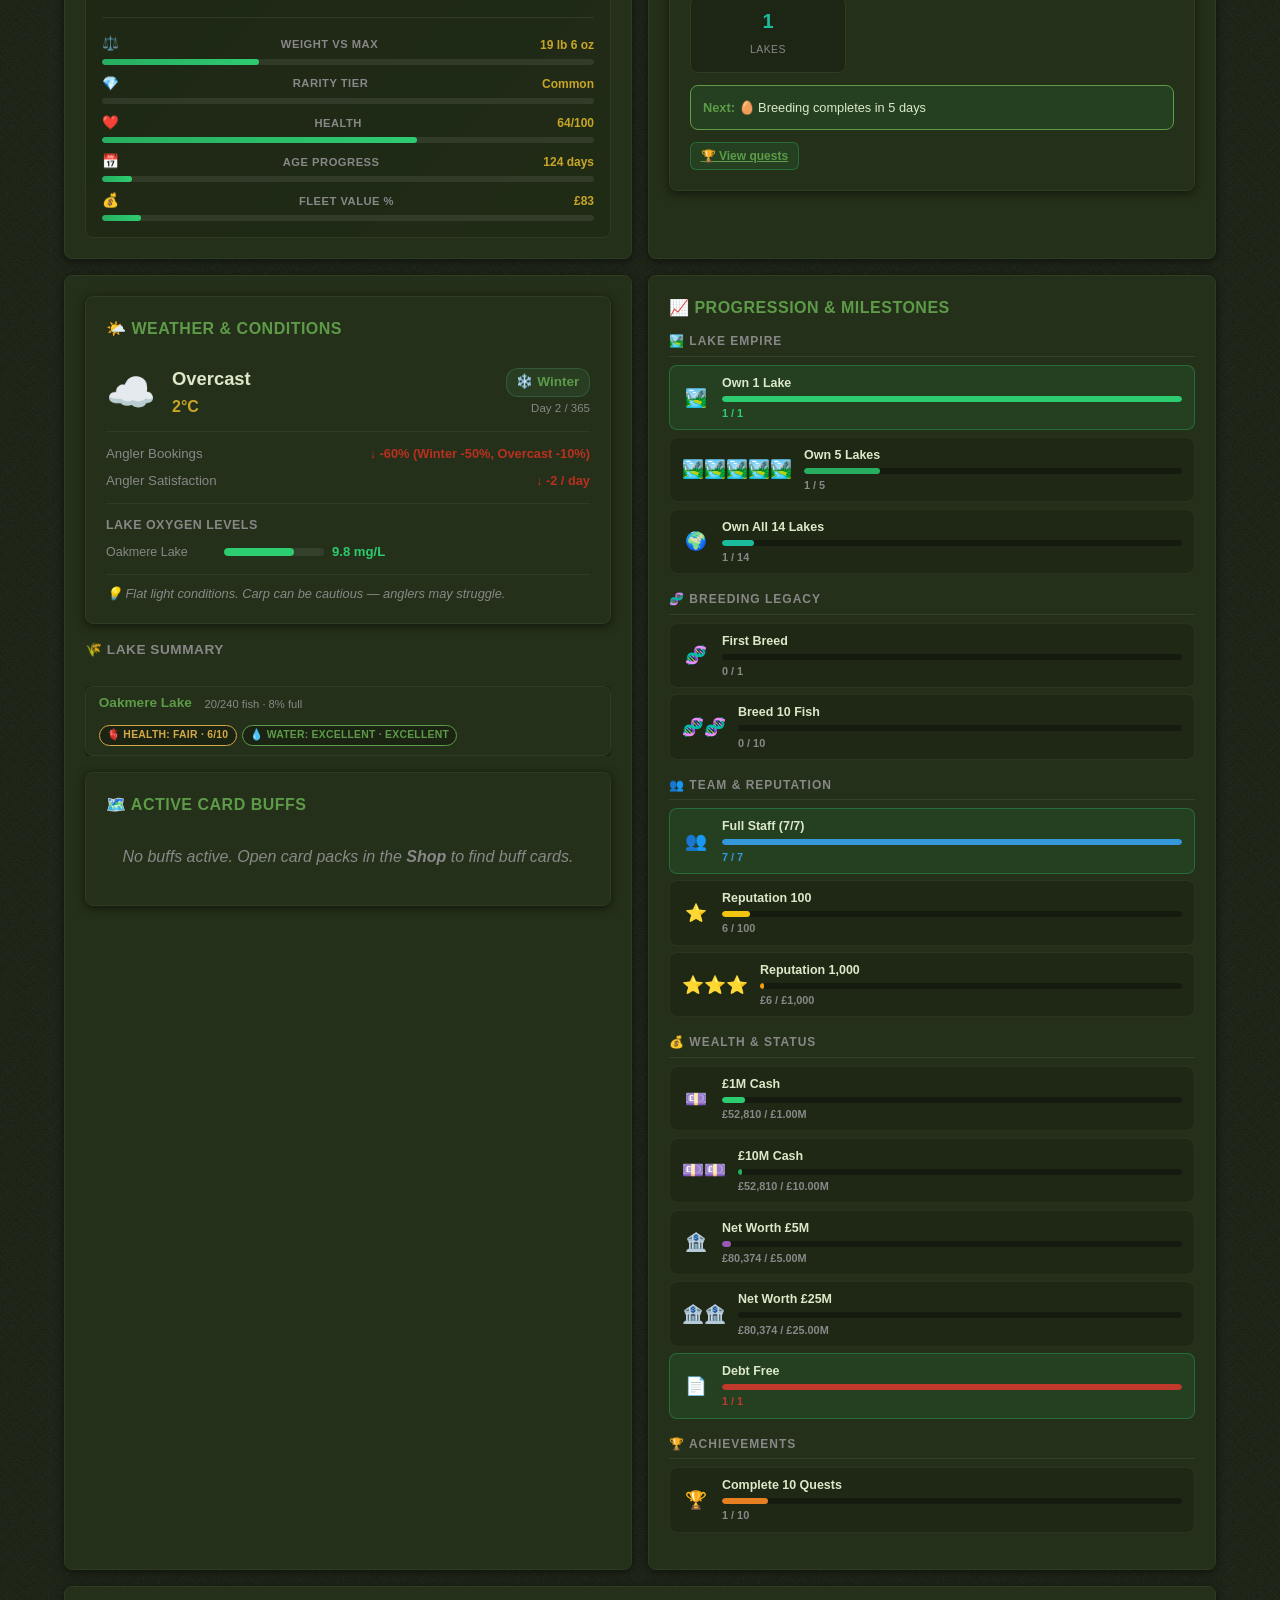
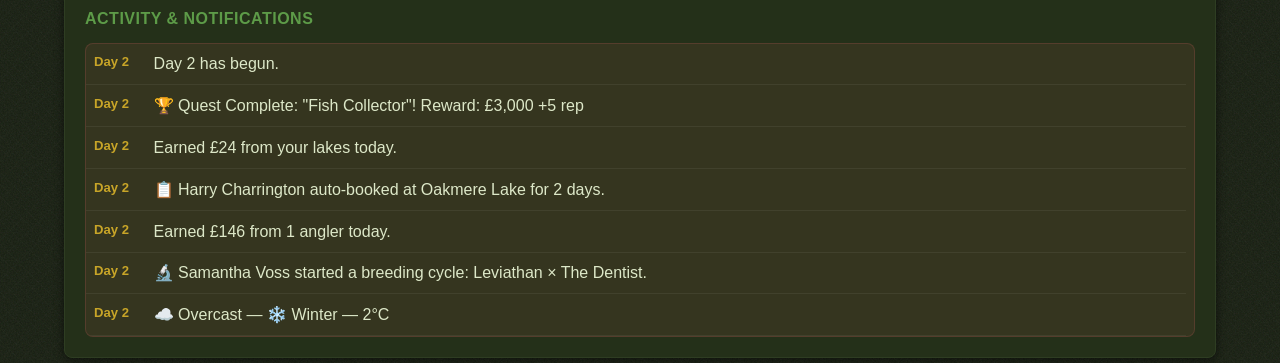
==== commit 66f6442d: "feat: add test page tab after DLC" ====
--- a/index.html
+++ b/index.html
@@ -44,6 +44,7 @@
         <button class="tab-btn" data-tab="cards">&#x1F0CF; Cards</button>
         <button class="tab-btn" data-tab="news">&#x1F4F0; News</button>
         <button class="tab-btn" data-tab="dlc">🎁 DLC</button>
+        <button class="tab-btn" data-tab="test">🧪 Test</button>
     </nav>
 
     <!-- Content Panels -->
@@ -142,6 +143,12 @@
         <section id="panel-dlc" class="panel">
             <h2>🎁 DLC</h2>
             <div id="dlc-content"></div>
+        </section>
+
+        <!-- Test Panel -->
+        <section id="panel-test" class="panel">
+            <h2>🧪 Test</h2>
+            <div id="test-content">Test page placeholder</div>
         </section>
 
         <!-- Staff Panel -->
--- a/css/style.css
+++ b/css/style.css
@@ -11082,4 +11082,59 @@
     }
 }
 
-
+/* === DLC === */
+.dlc-grid {
+    display: grid;
+    grid-template-columns: repeat(auto-fill, minmax(220px, 1fr));
+    gap: 1rem;
+    margin-top: 0.75rem;
+}
+.dlc-card {
+    background: var(--colour-card);
+    border: 1px solid var(--colour-border);
+    border-radius: var(--radius);
+    padding: 0.75rem;
+    display: flex;
+    flex-direction: column;
+    gap: 0.5rem;
+}
+.dlc-thumb {
+    width: 100%;
+    height: 140px;
+    border-radius: calc(var(--radius) - 2px);
+    display: flex;
+    align-items: center;
+    justify-content: center;
+}
+.dlc-body {
+    display: flex;
+    flex-direction: column;
+    gap: 0.35rem;
+}
+.dlc-type {
+    font-size: 0.7rem;
+    text-transform: uppercase;
+    letter-spacing: 0.08em;
+    color: var(--colour-text-muted);
+}
+.dlc-title {
+    margin: 0;
+    font-size: 0.95rem;
+    color: var(--colour-gold);
+}
+.dlc-bullets {
+    margin: 0;
+    padding-left: 1.1rem;
+    font-size: 0.82rem;
+    color: var(--colour-text);
+}
+.dlc-bullets li {
+    margin-bottom: 0.2rem;
+}
+.dlc-section-title {
+    margin: 1.1rem 0 0.6rem;
+    font-size: 0.95rem;
+    color: var(--colour-gold);
+    letter-spacing: 0.04em;
+}
+
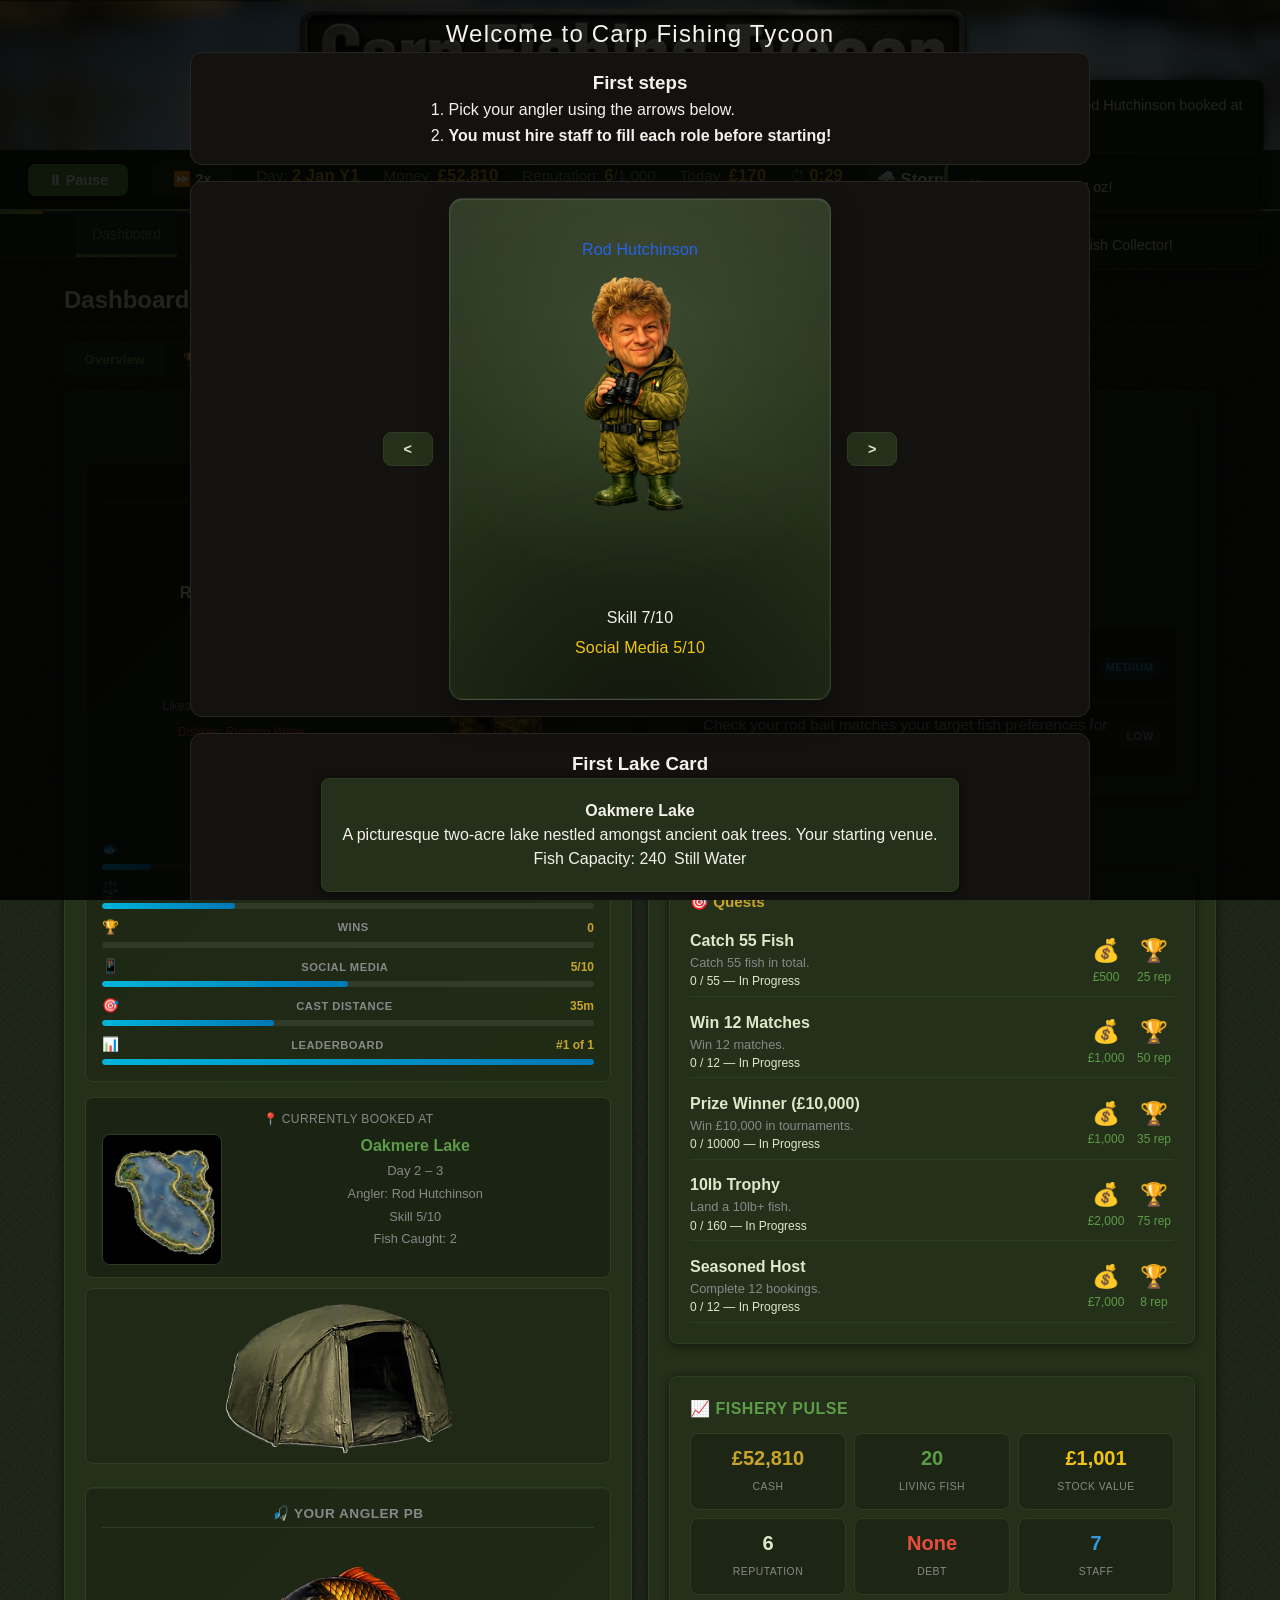
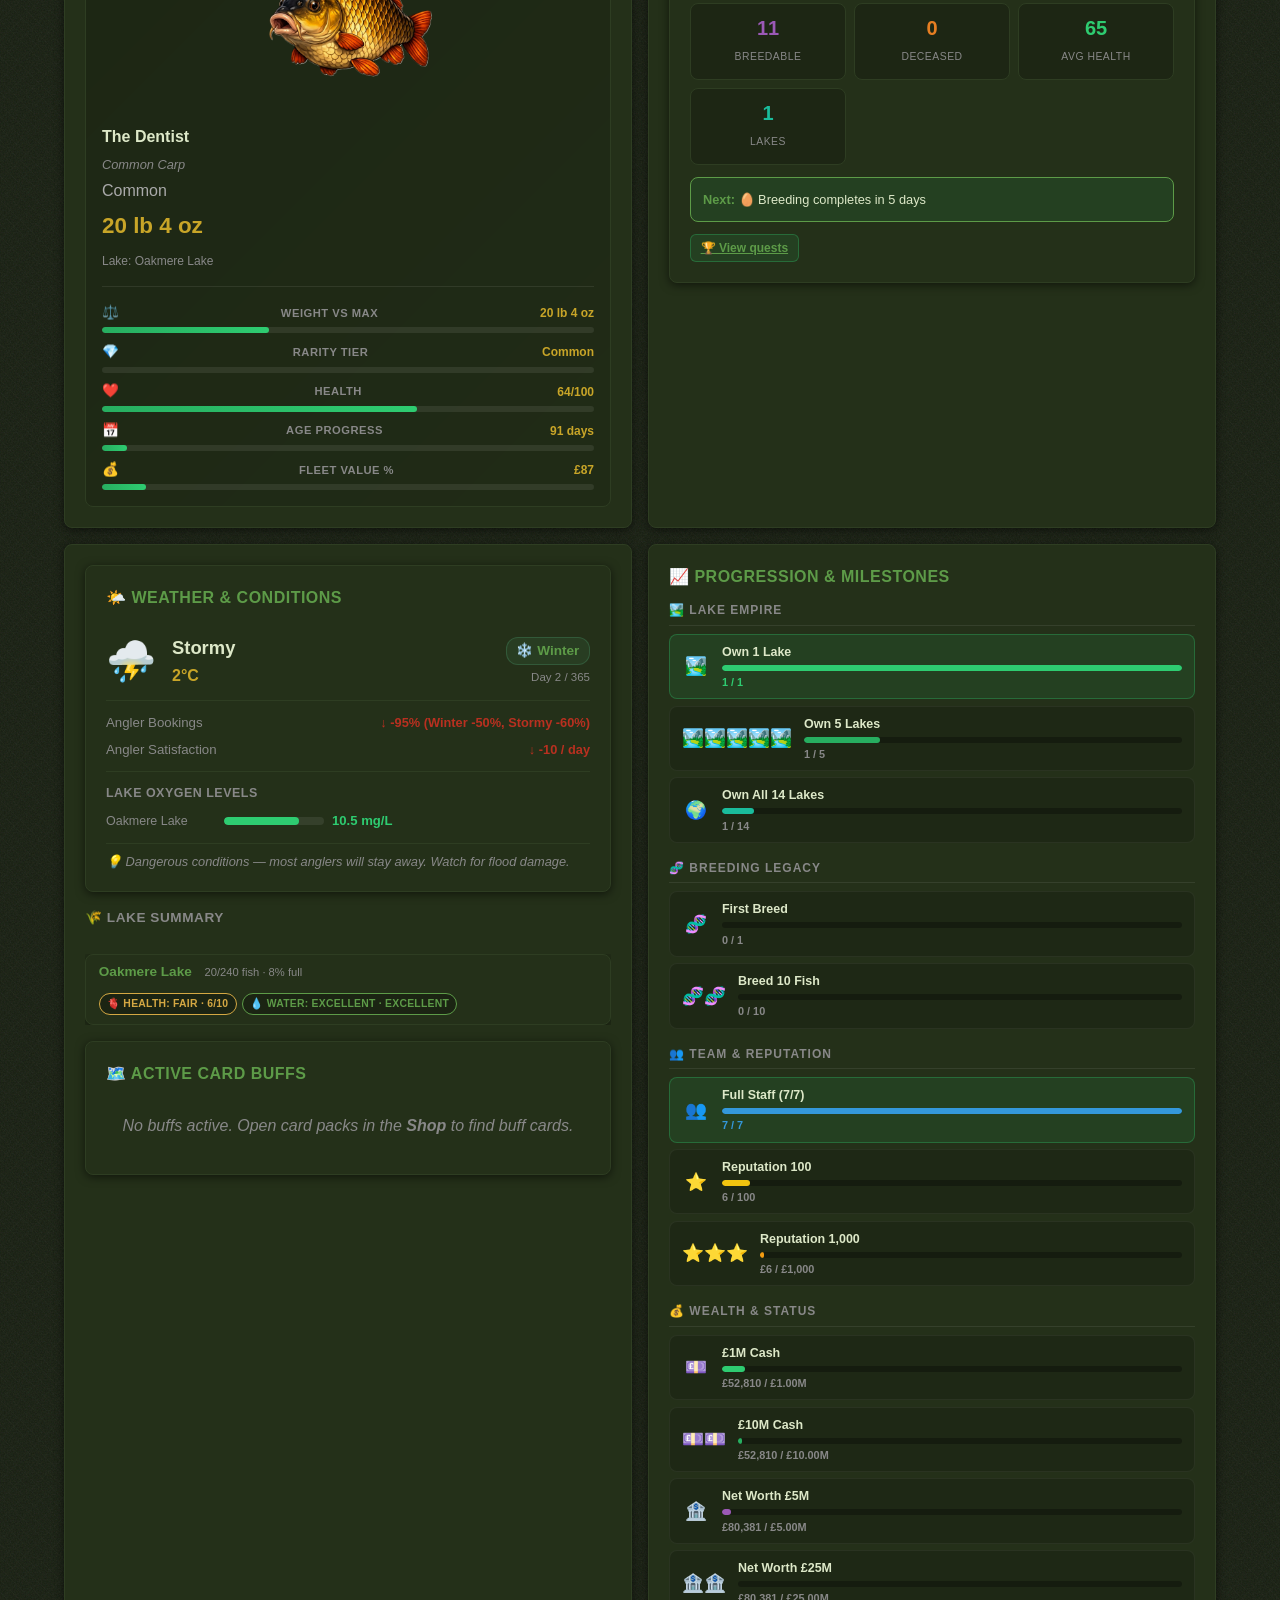
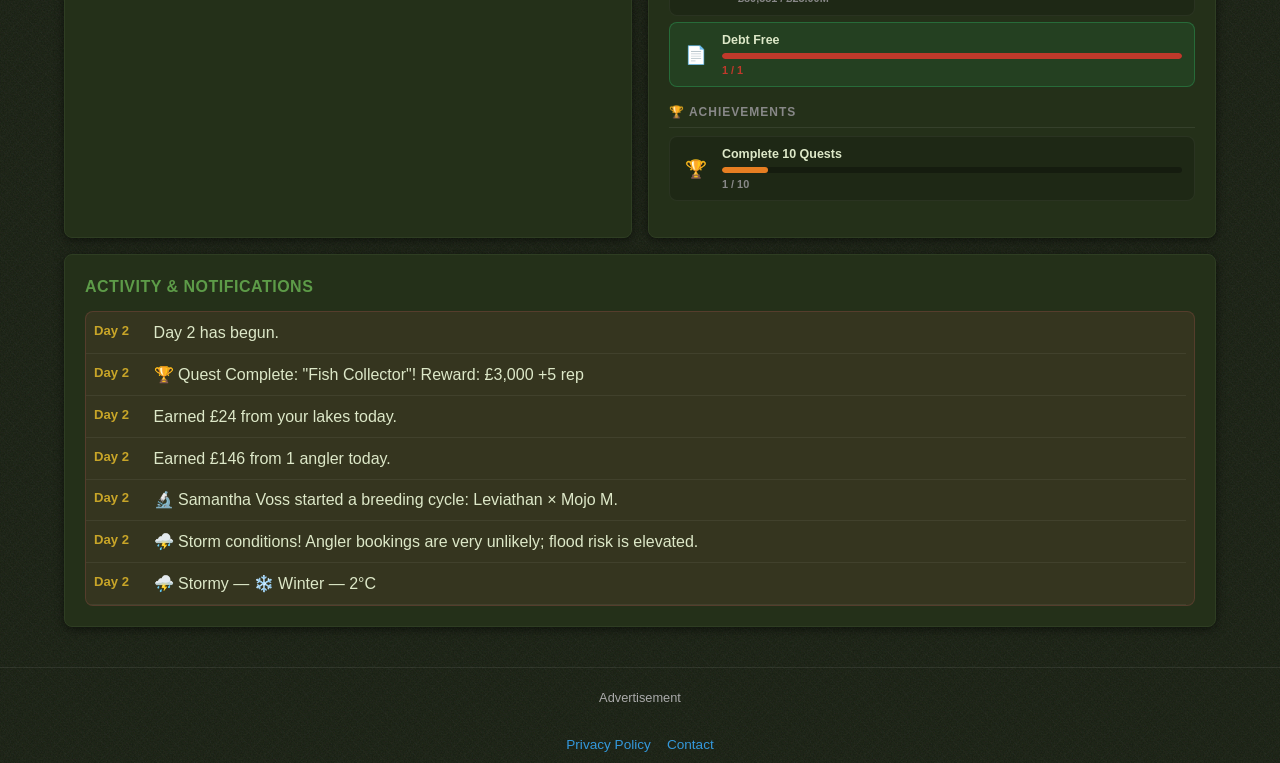
==== commit a7ebf7ea: "feat: restore DLC and Test tabs and wiring from older carp-zip state" ====
--- a/index.html
+++ b/index.html
@@ -139,6 +139,12 @@
             <p class="empty-state">Loading news...</p>
         </section>
 
+        <!-- Staff Panel -->
+        <section id="panel-staff" class="panel">
+            <h2>Staff</h2>
+            <p class="empty-state">Loading staff...</p>
+        </section>
+
         <!-- DLC Panel -->
         <section id="panel-dlc" class="panel">
             <h2>🎁 DLC</h2>
@@ -149,12 +155,6 @@
         <section id="panel-test" class="panel">
             <h2>🧪 Test</h2>
             <div id="test-content">Test page placeholder</div>
-        </section>
-
-        <!-- Staff Panel -->
-        <section id="panel-staff" class="panel">
-            <h2>Staff</h2>
-            <p class="empty-state">Loading staff...</p>
         </section>
 
         <!-- Finance Panel -->
@@ -237,9 +237,9 @@
     </div>
 
     <!-- Scripts -->
-    <script src="js/game.js?v=28"></script>
+    <script src="js/game.js?v=27"></script>
     <script src="js/ui.js?v=12"></script>
-    <script src="js/fish.js?v=16"></script>
+    <script src="js/fish.js?v=15"></script>
     <script src="js/news.js?v=17"></script>
     <script src="js/cards.js?v=28"></script>
     <script src="js/shop.js?v=44"></script>
@@ -248,13 +248,14 @@
     <script src="js/rig-components.js?v=3"></script>
     <script src="js/disasters.js?v=2"></script>
     <script src="js/weather.js?v=13"></script>
-    <script src="js/breeding.js?v=24"></script>
+    <script src="js/breeding.js?v=23"></script>
     <script src="js/finance.js?v=14"></script>
     <script src="js/dashboard.js?v=97"></script>
-    <script src="js/dlc.js"></script>
     <script src="js/lakes.js?v=28"></script>
     <script src="js/welcome-entry.js?v=17"></script>
     <script src="js/staff.js?v=14"></script>
+    <script src="js/dlc.js"></script>
+    <script src="js/test.js?v=8"></script>
     <script>
         window.addEventListener('DOMContentLoaded', function () {
             if (typeof Game === 'undefined' || typeof Game.init !== 'function') return;
